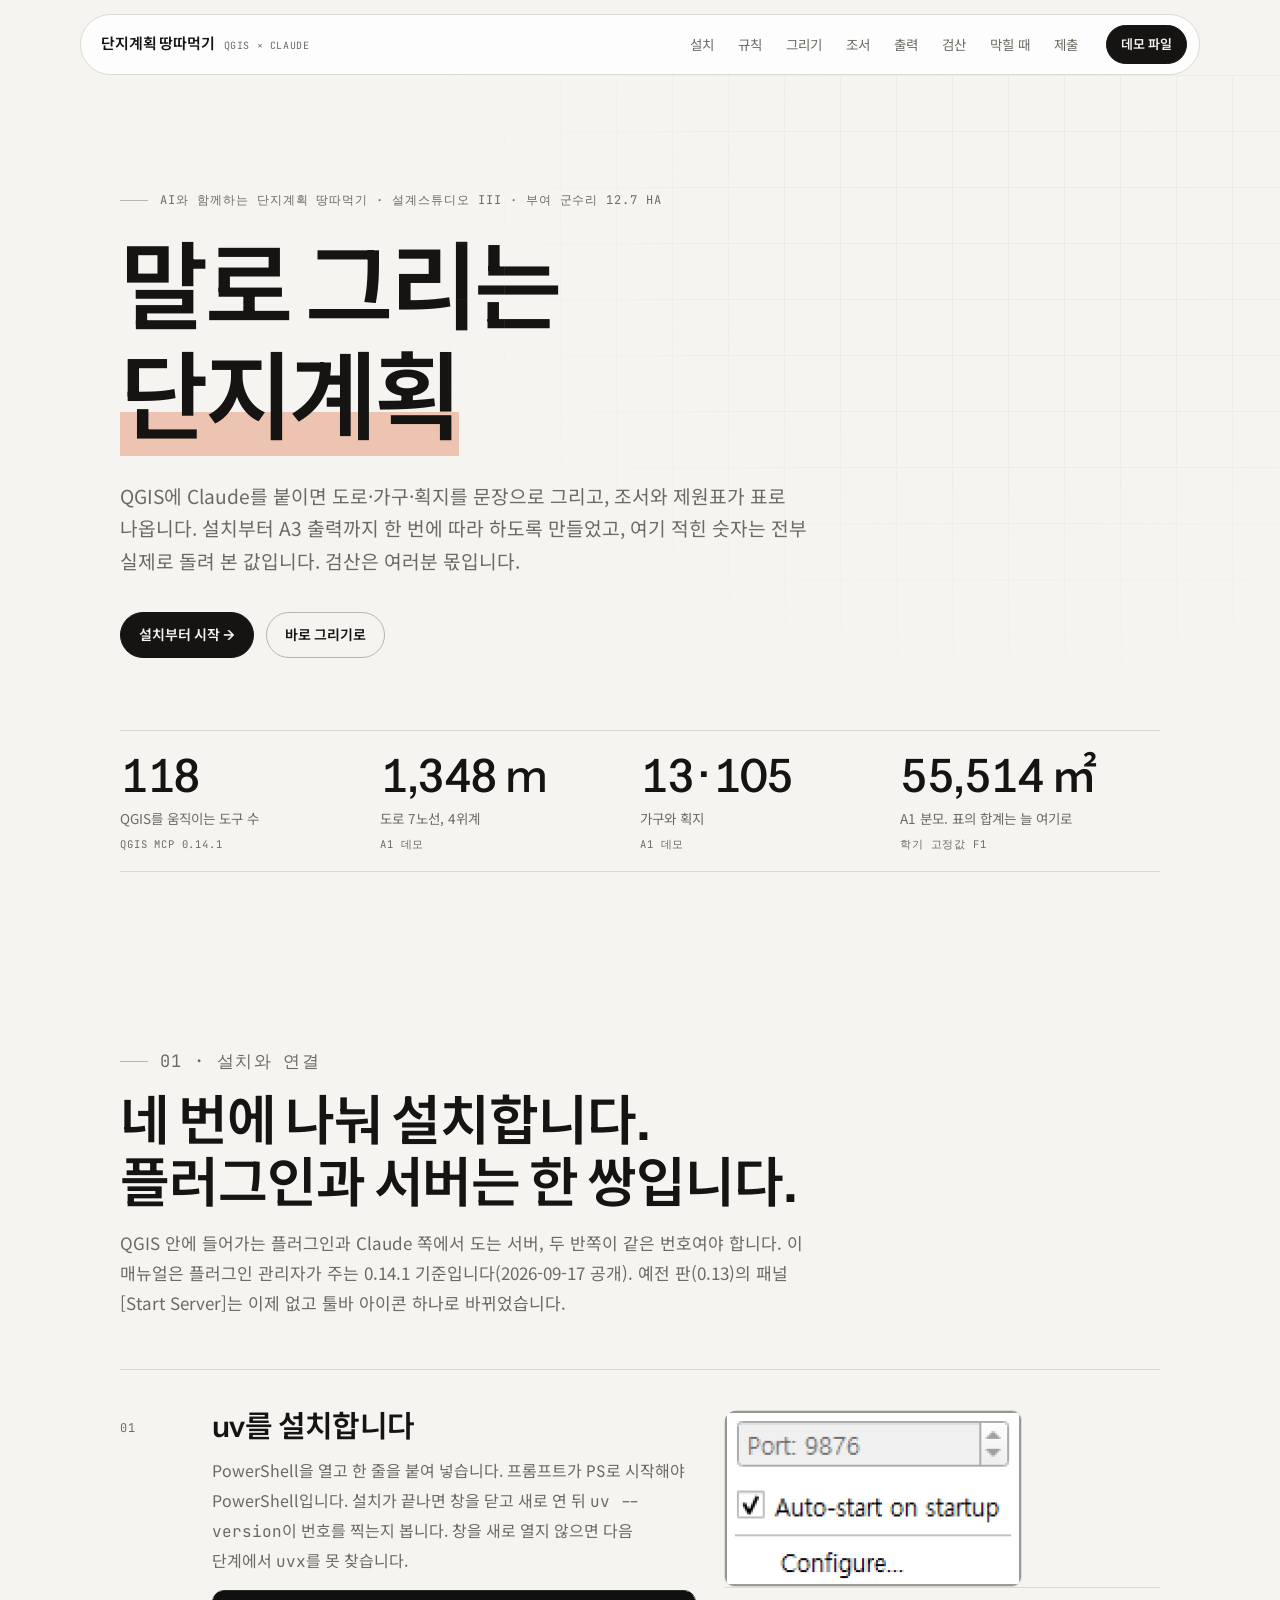
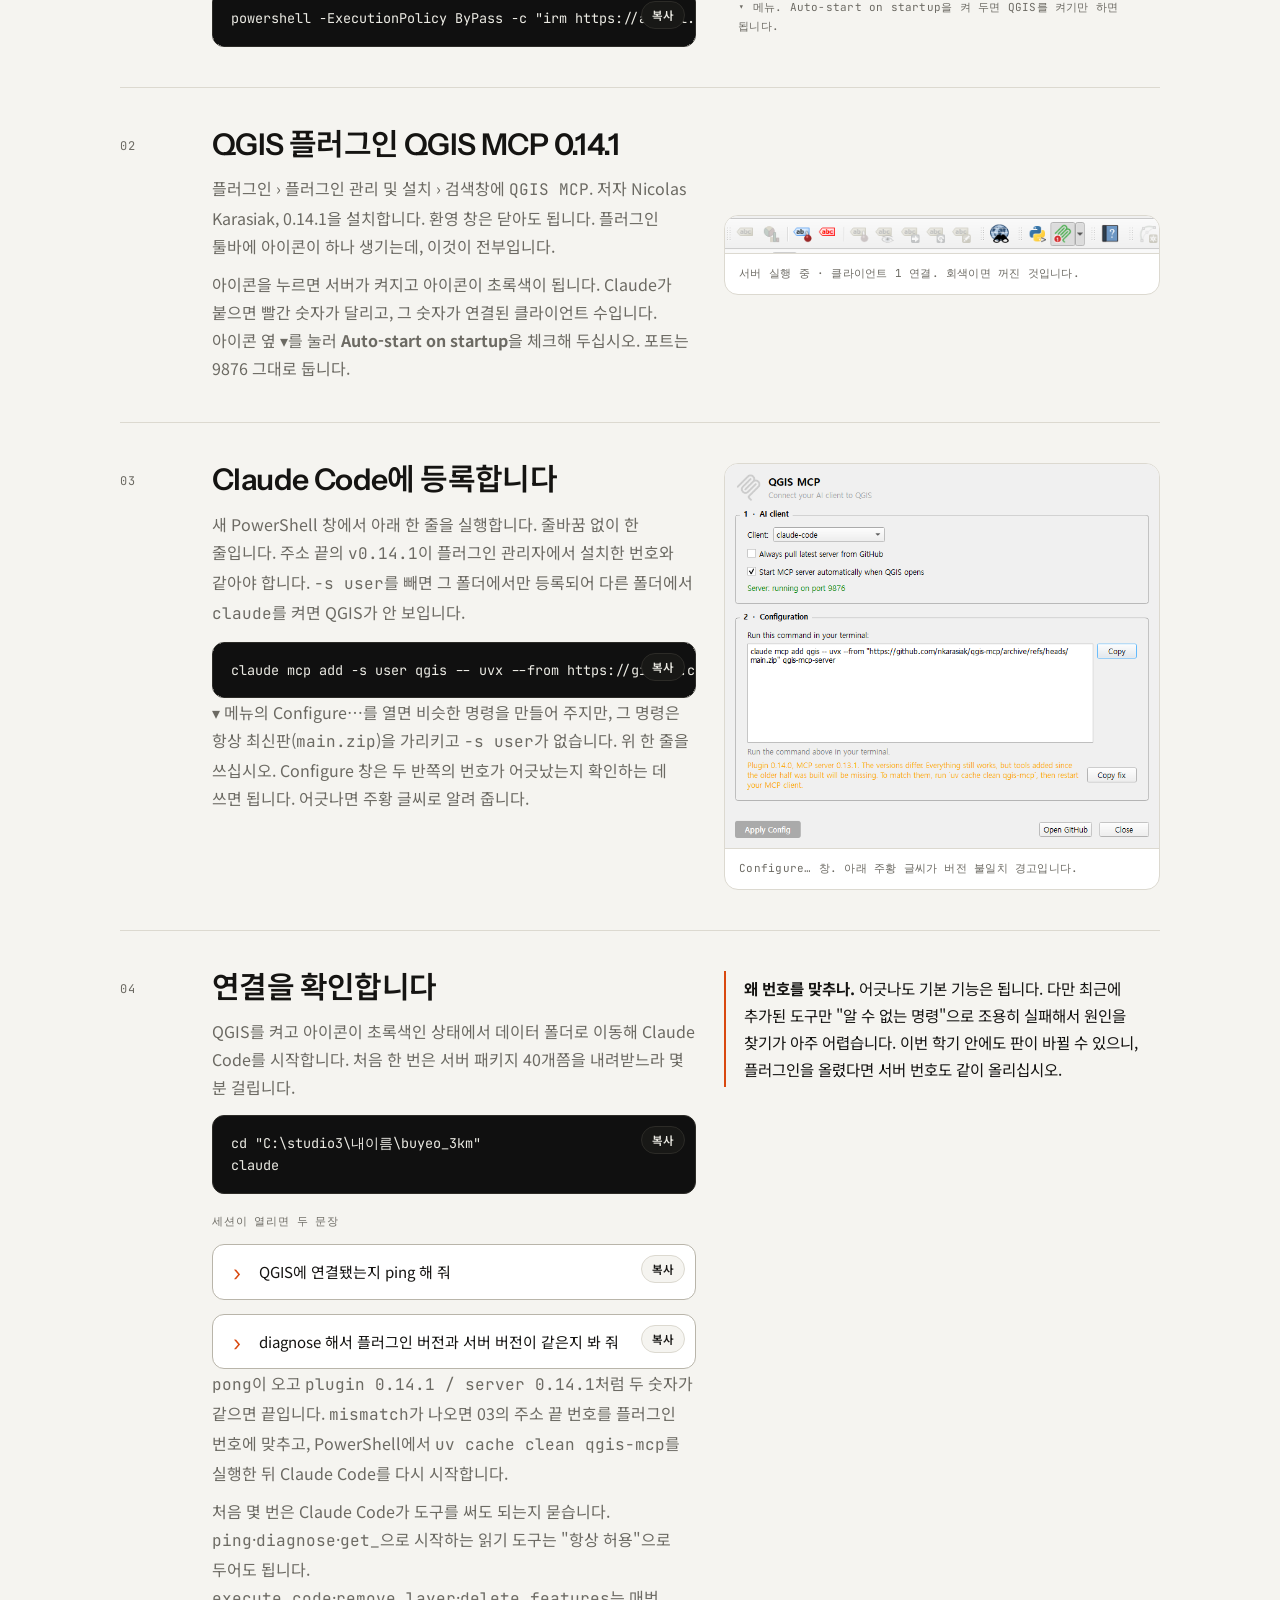
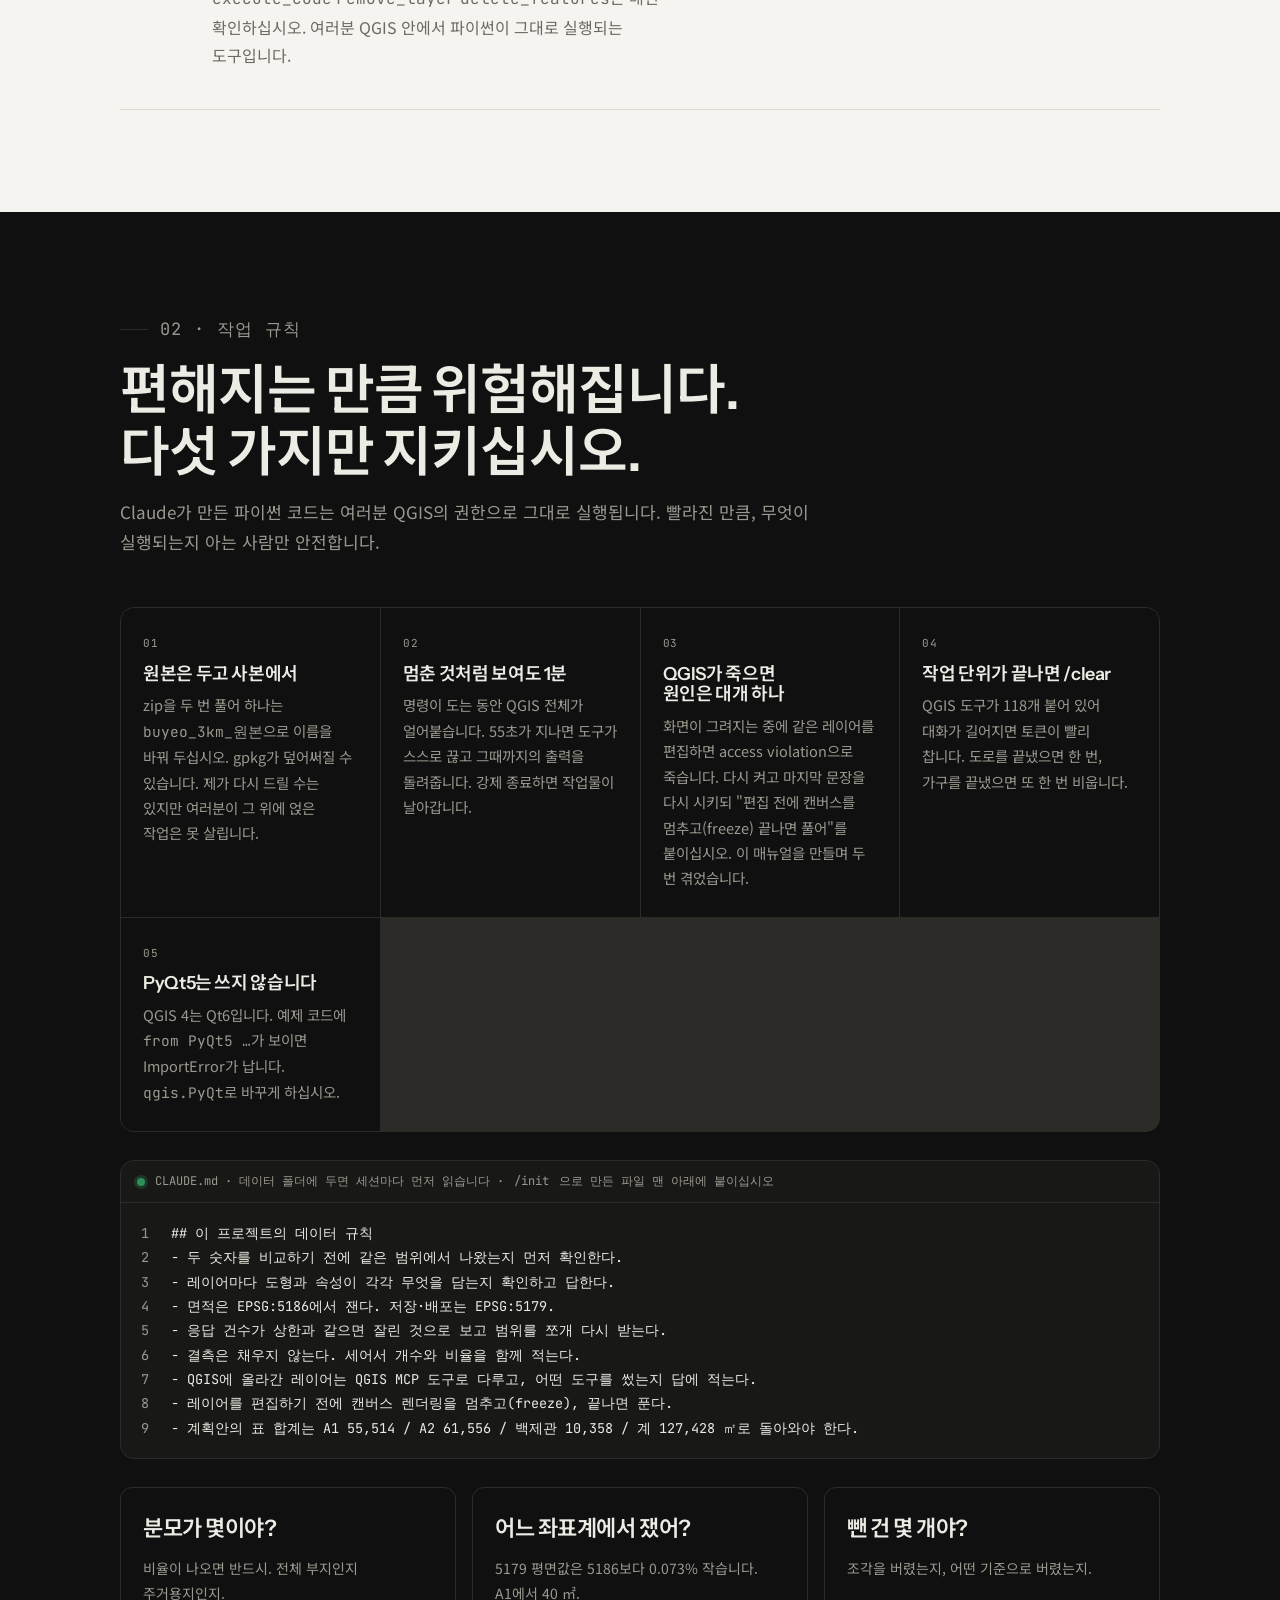
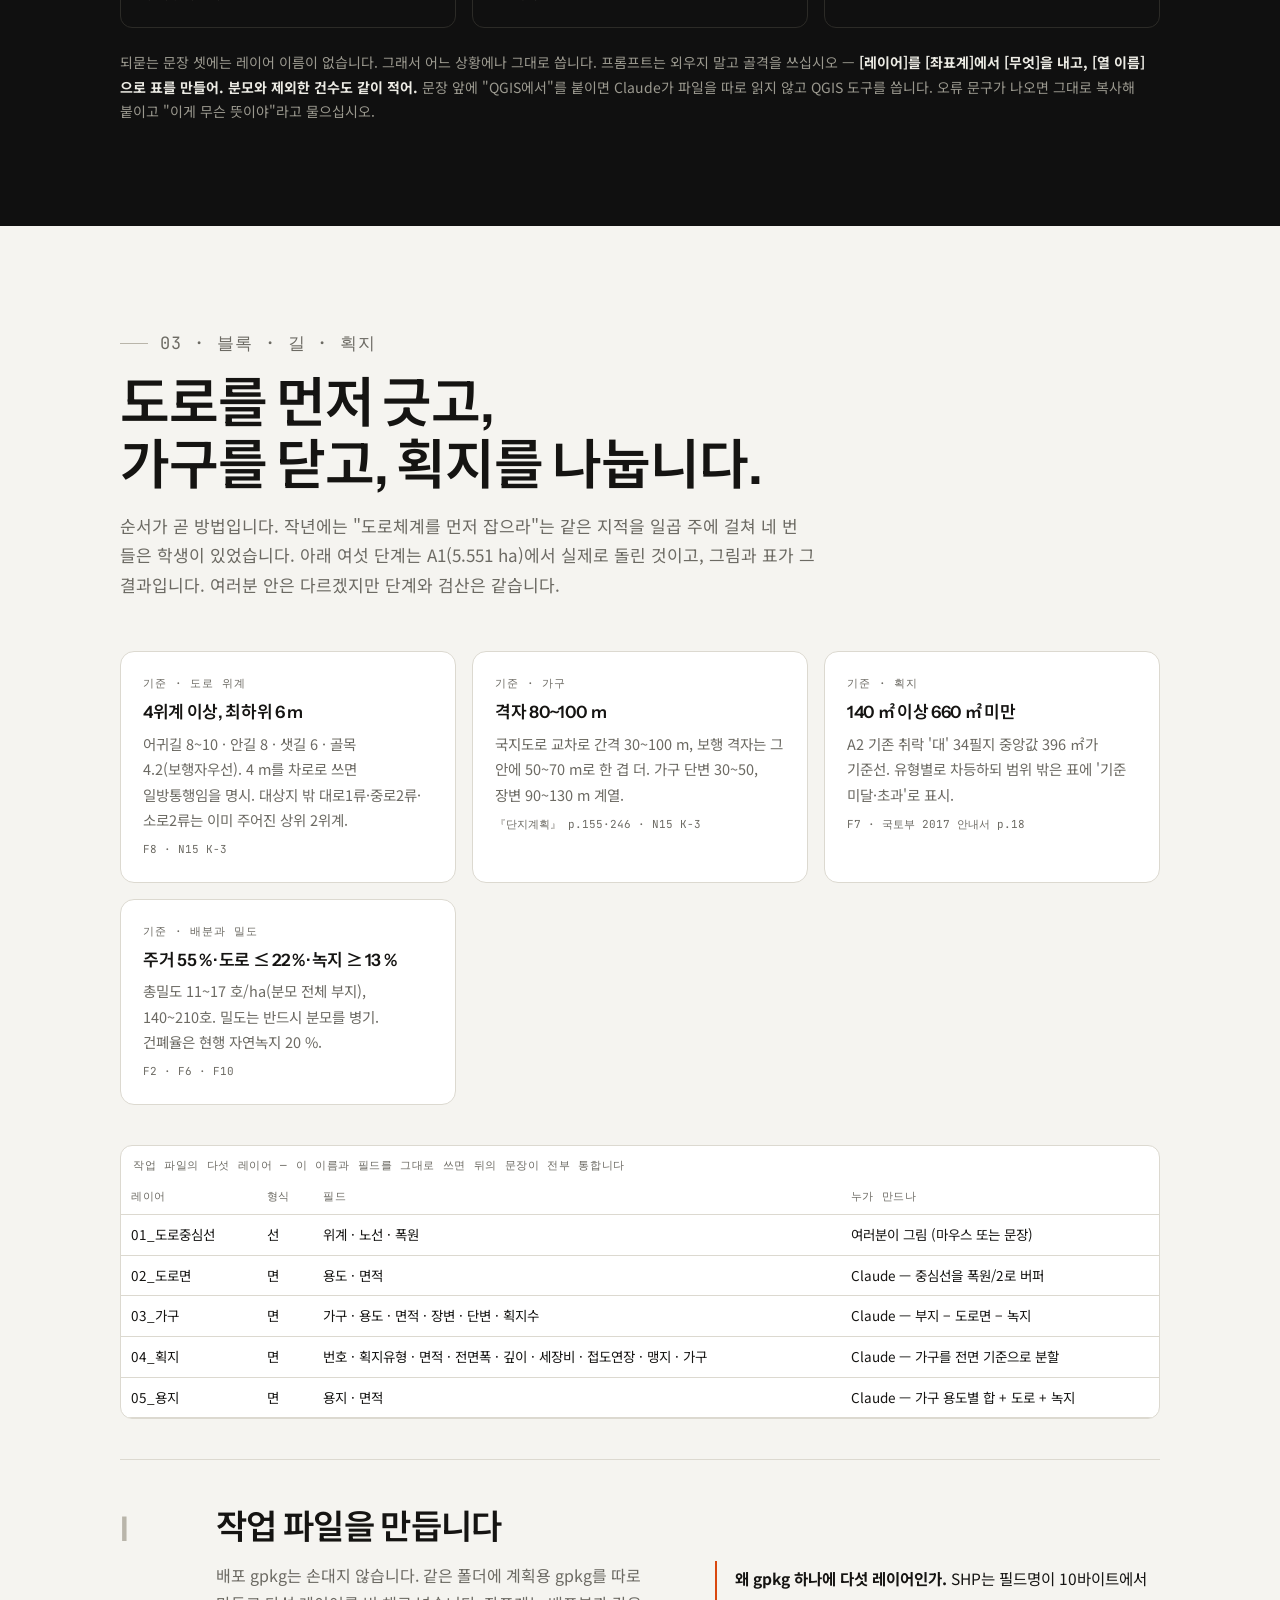
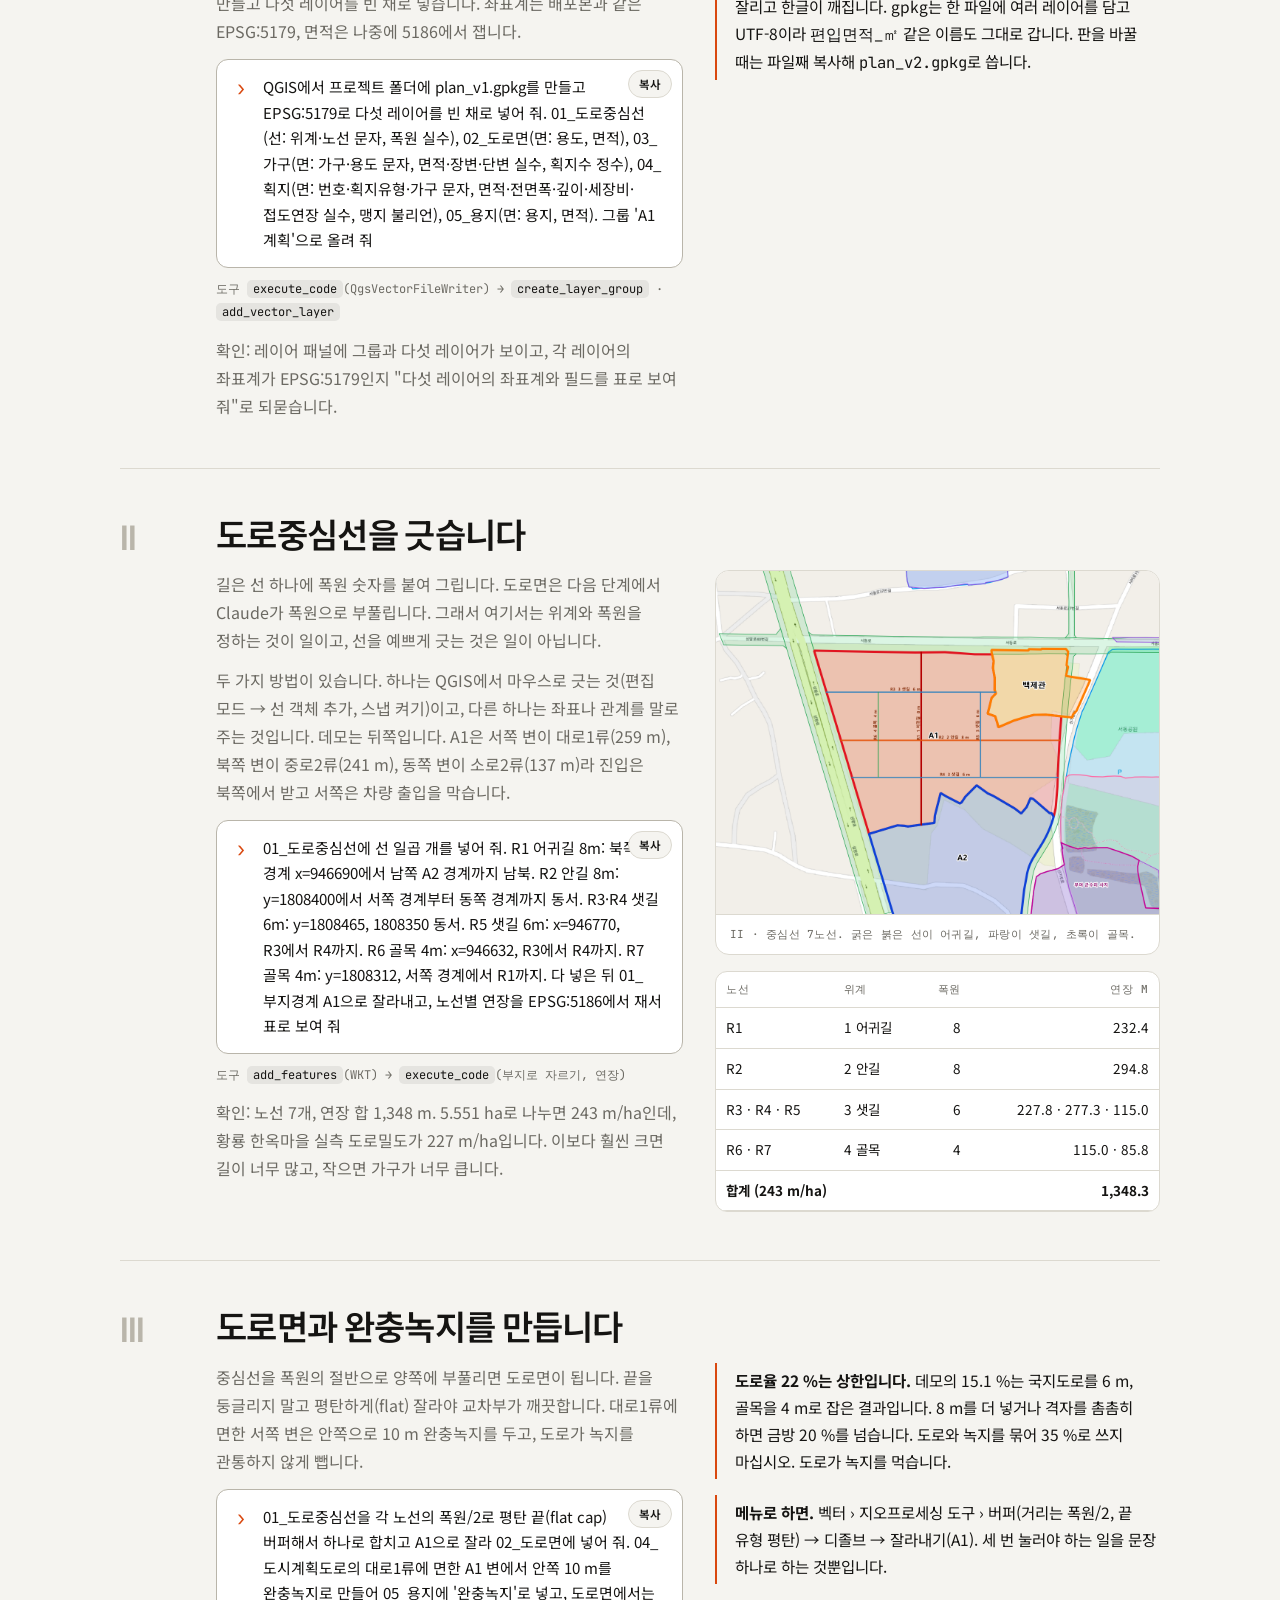
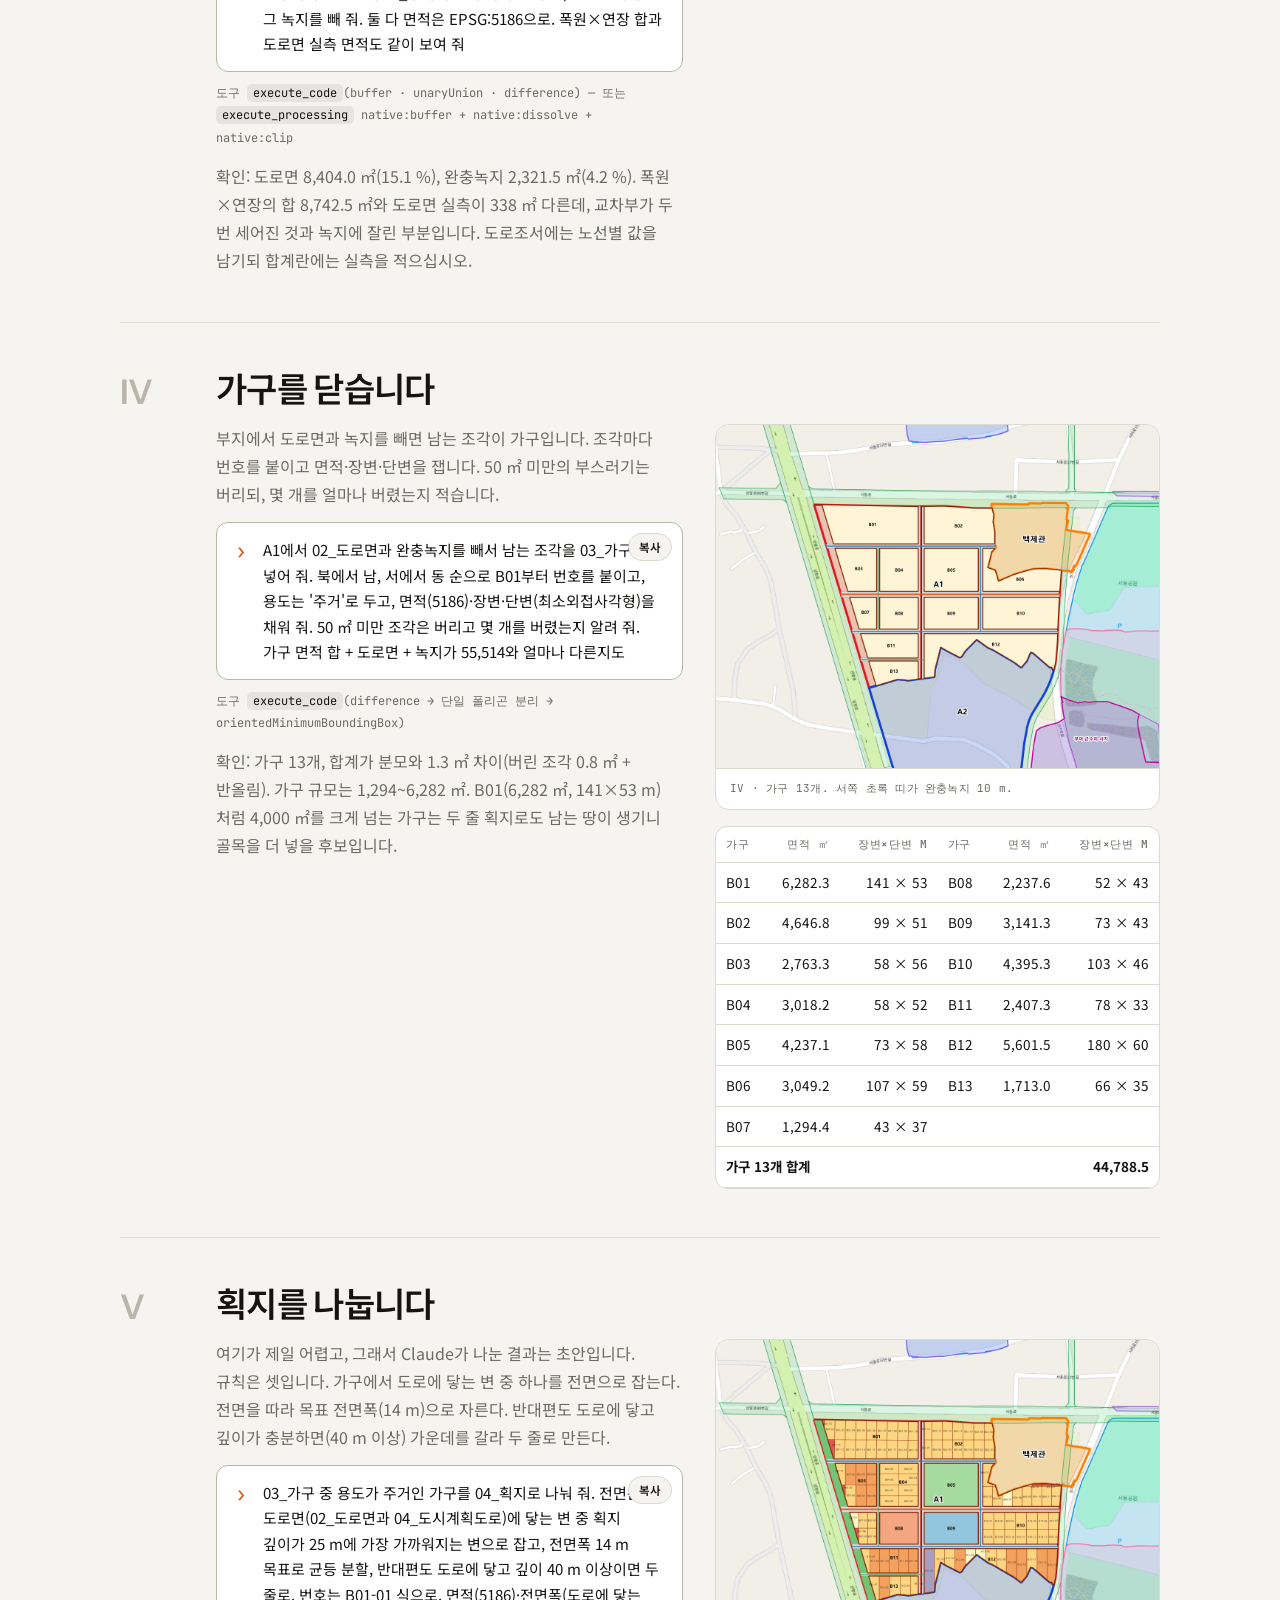
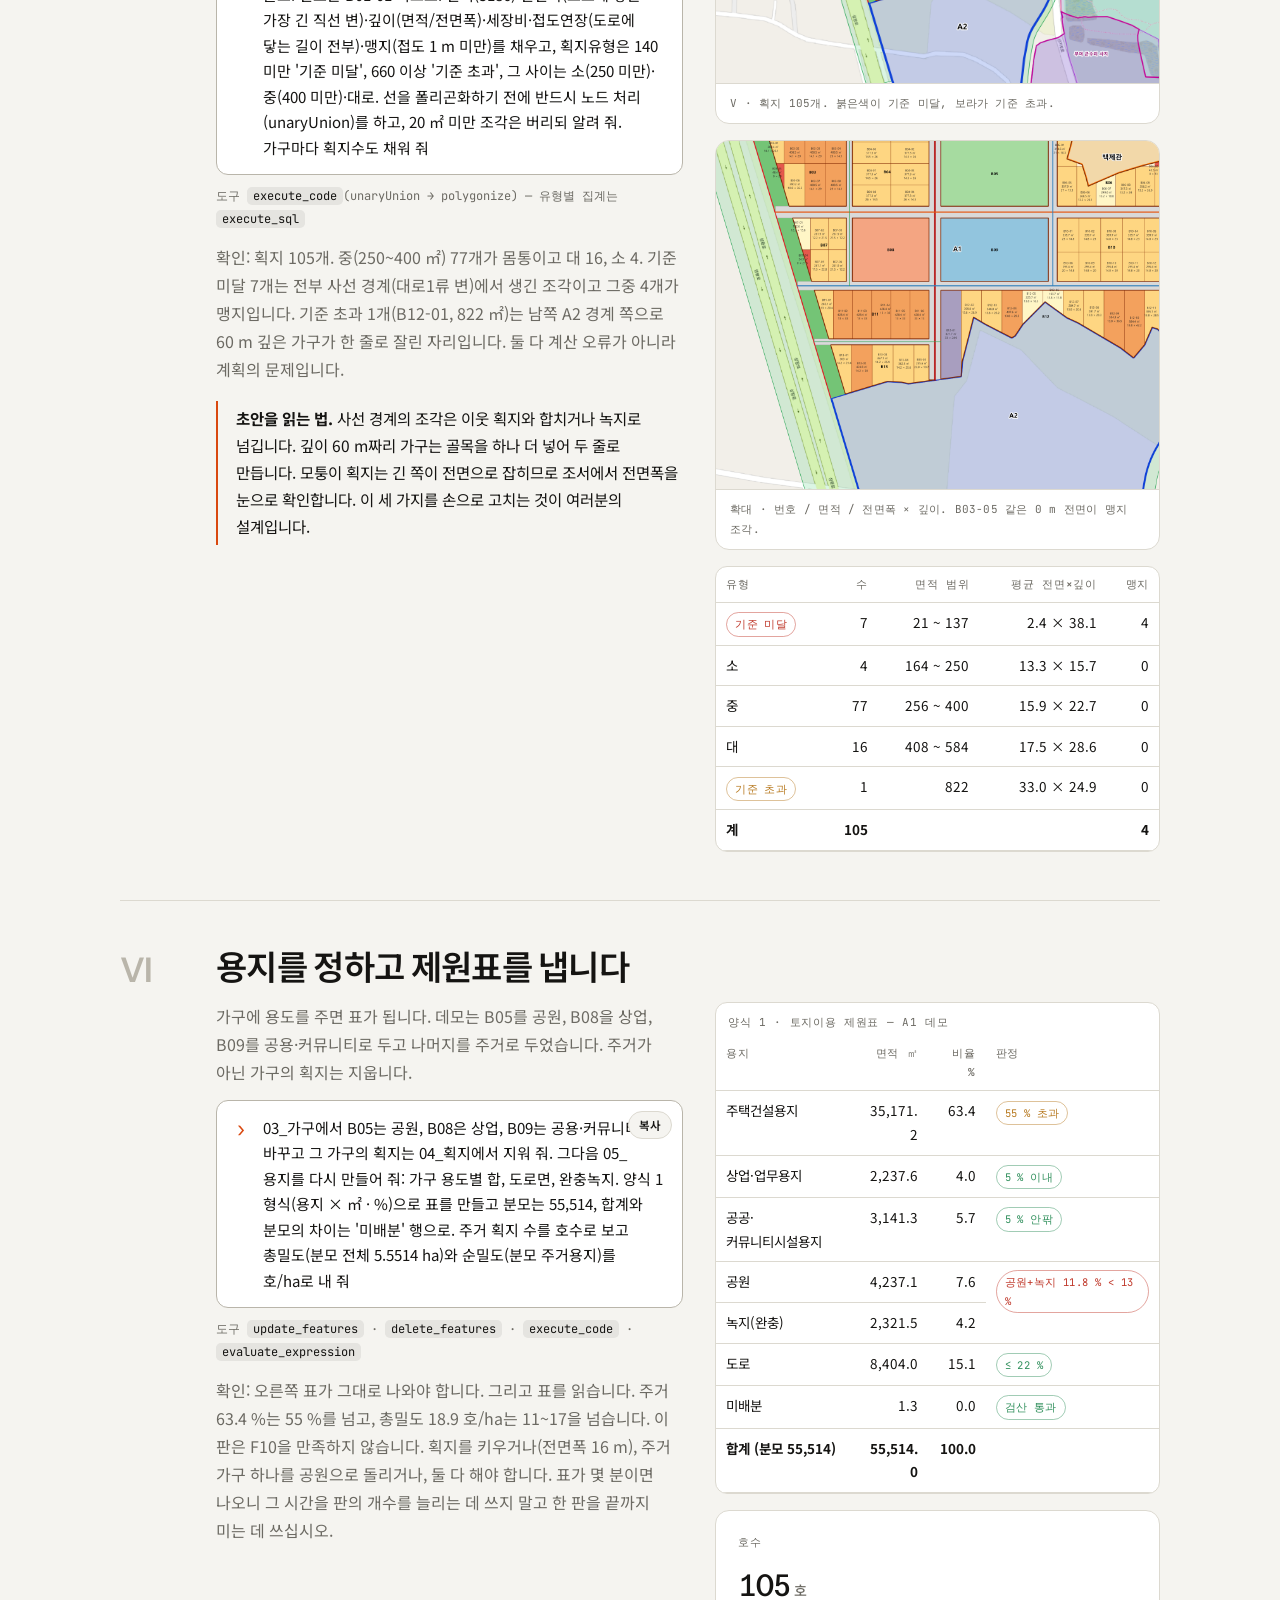
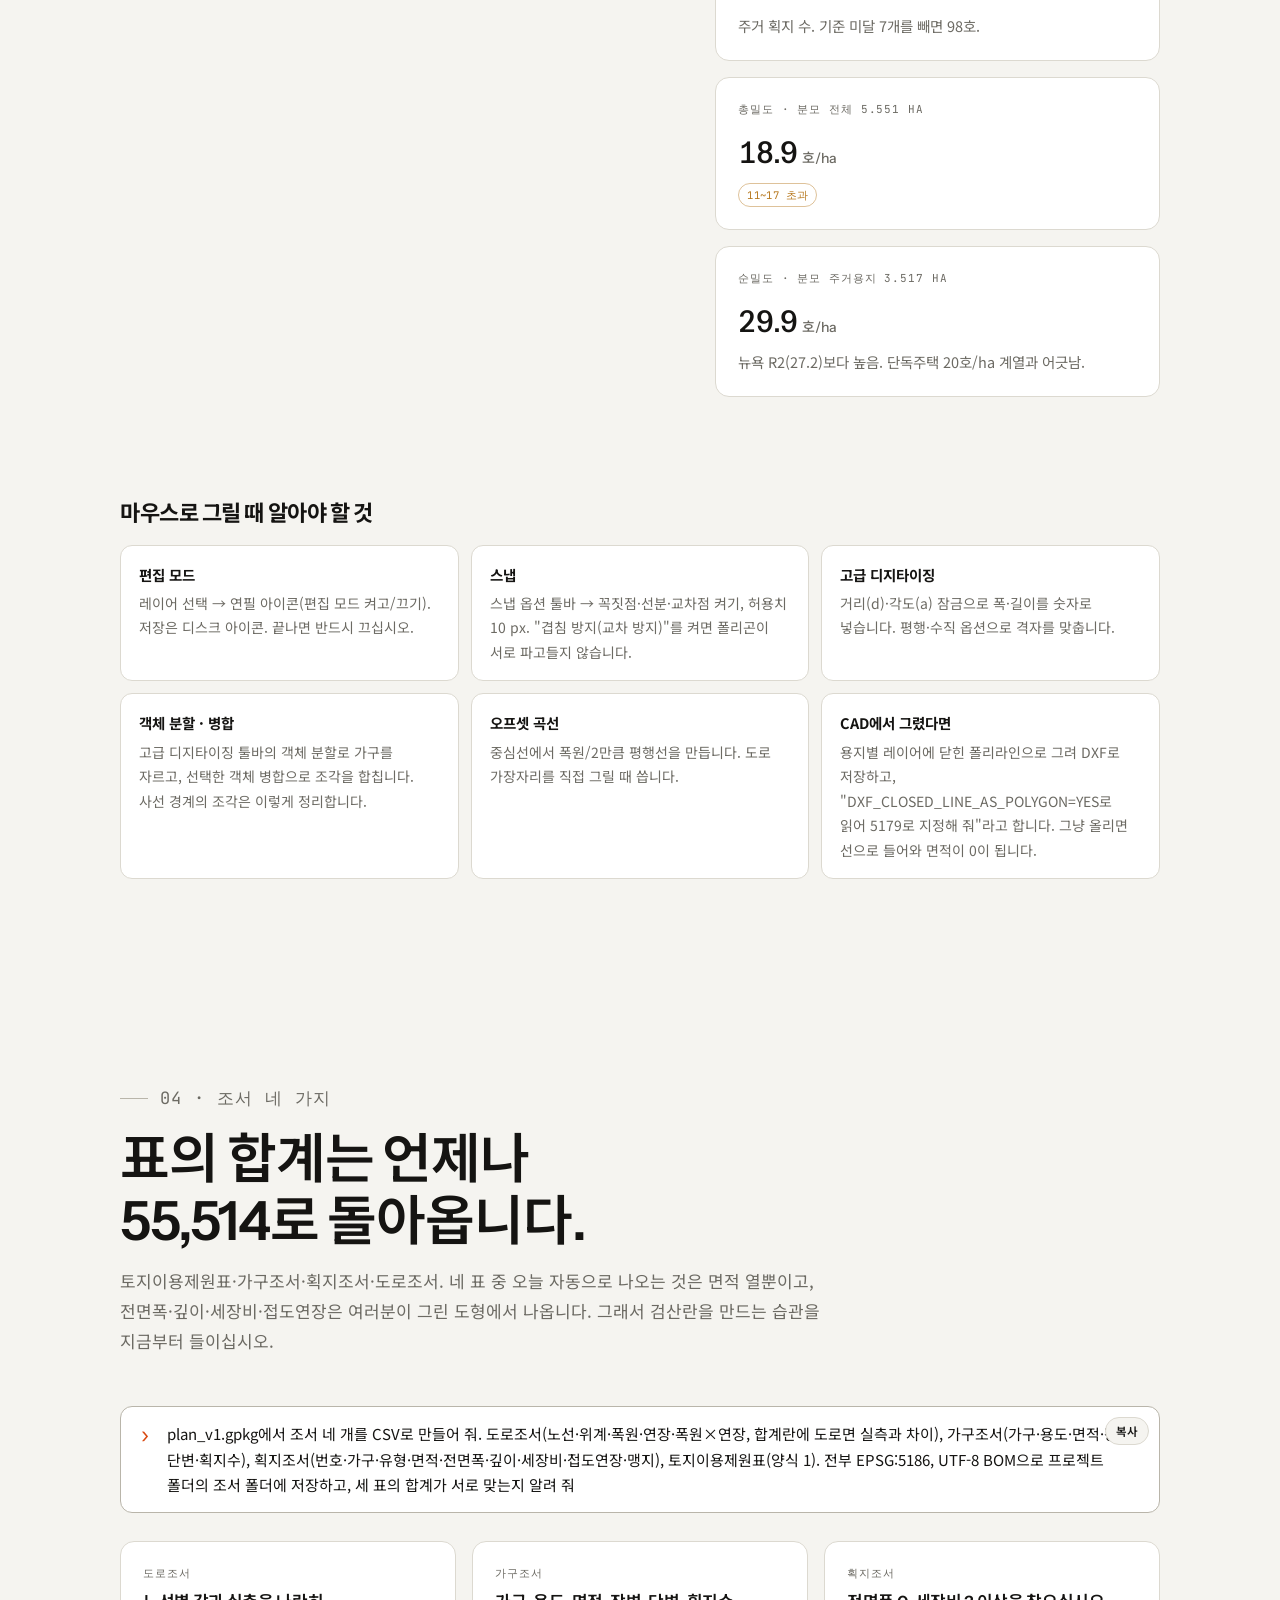
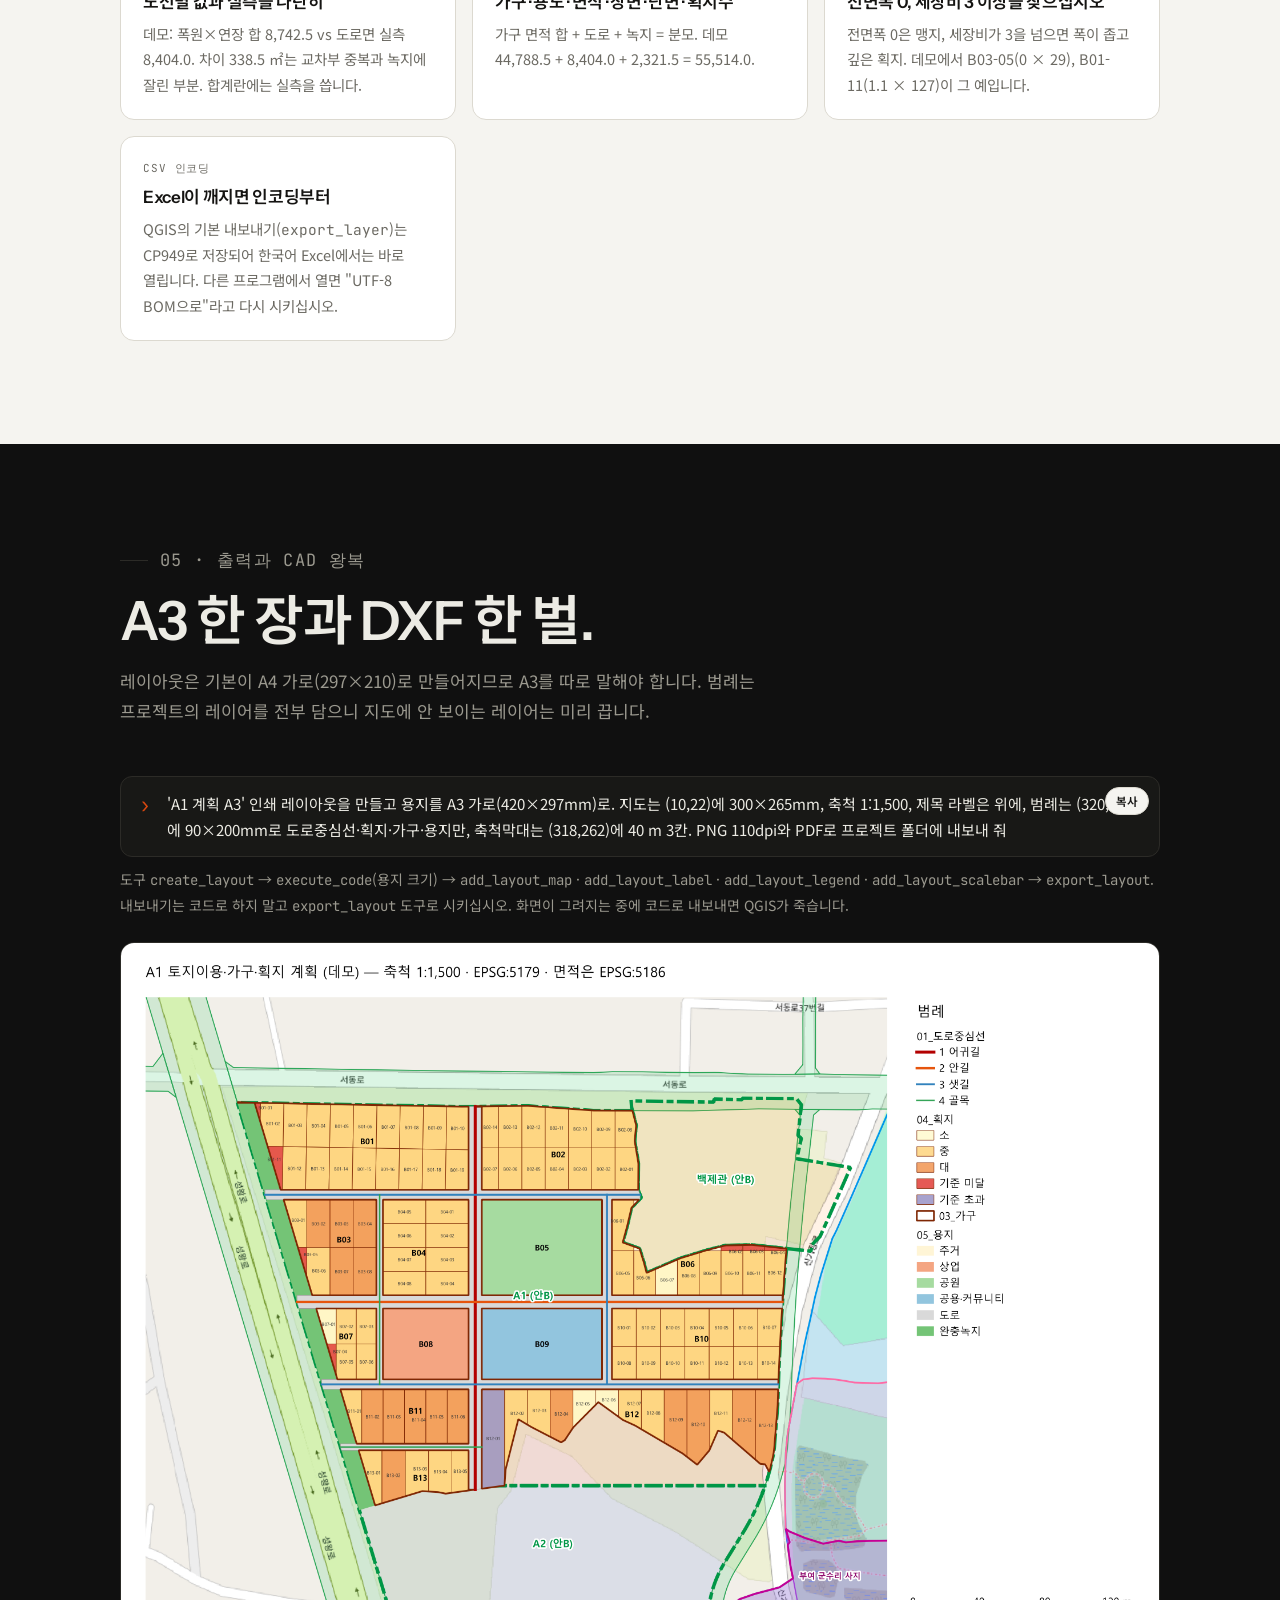
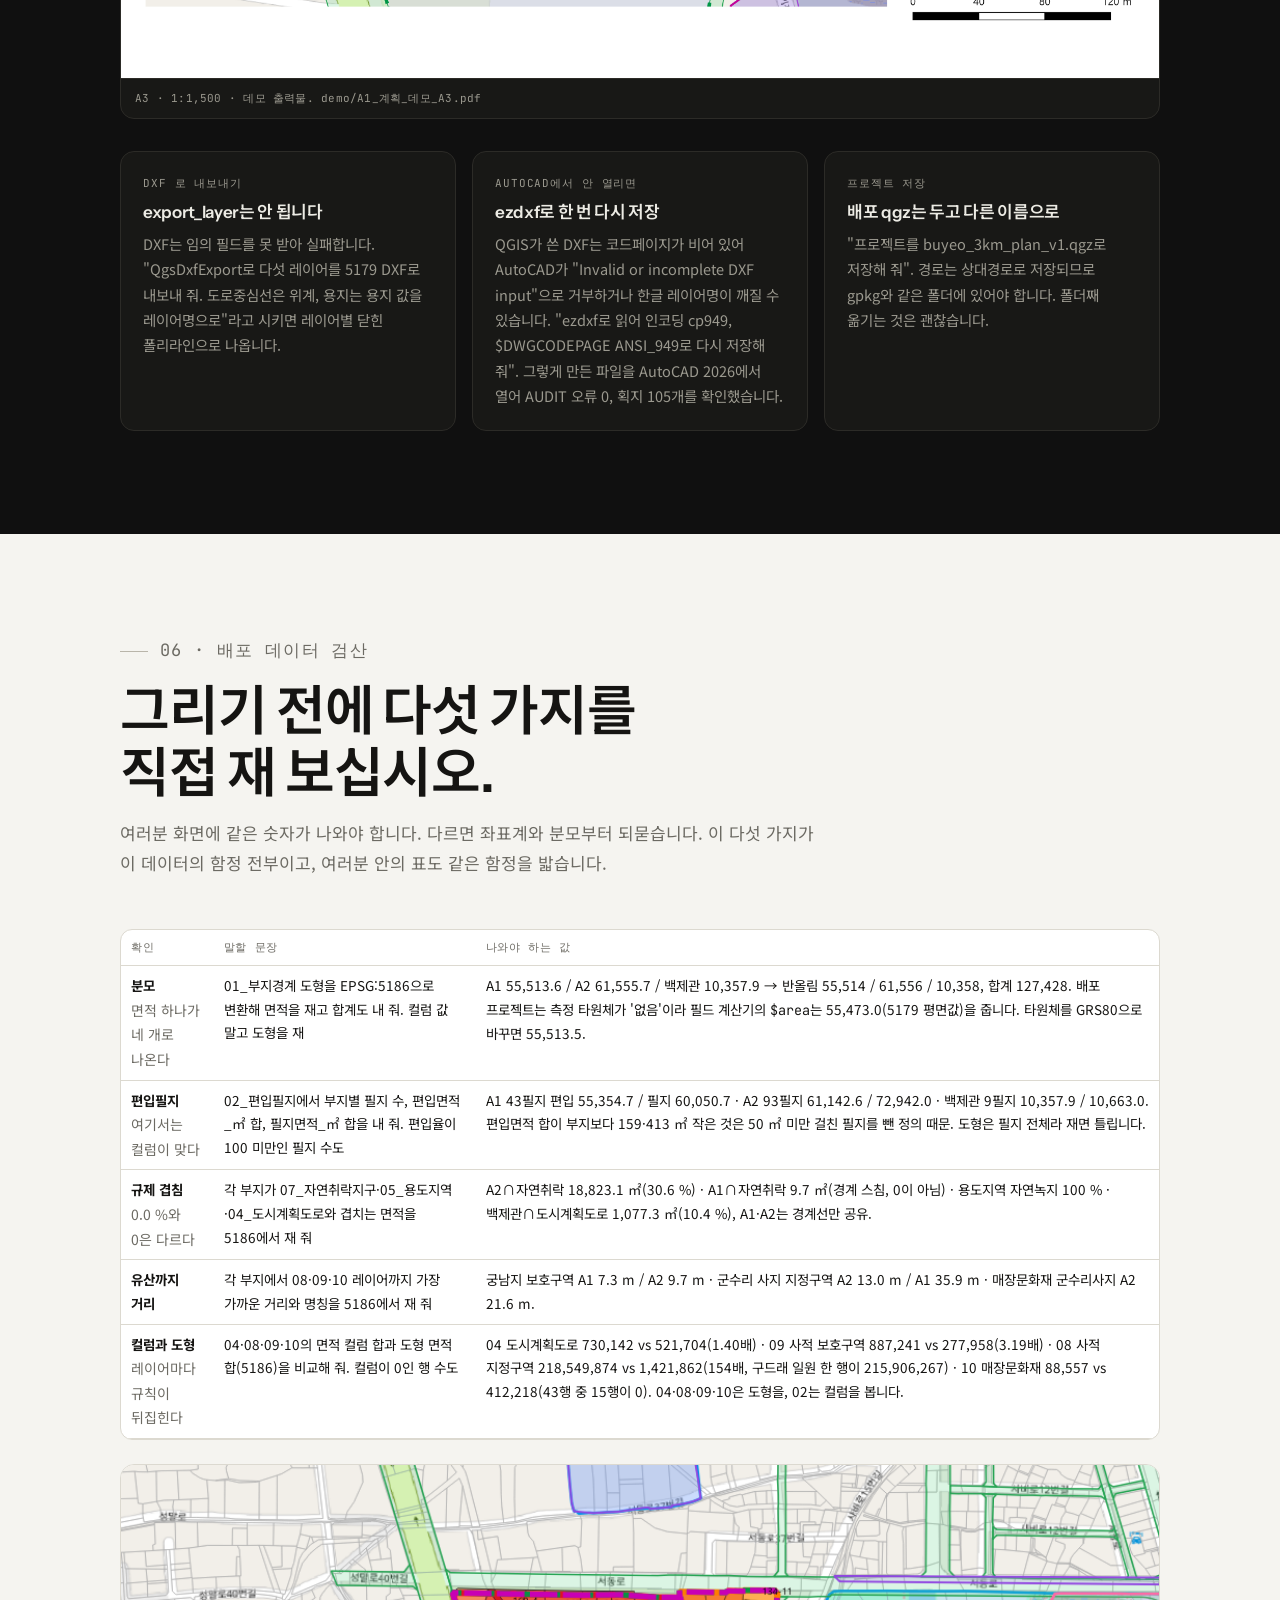
==== index.html @ d30b3820 "QGIS MCP 학생 매뉴얼: 설치·규칙·블록/길/획지 그리기·조서·출력 + A1 데모 파일 Co-Authored-By: Claude Opus 5 <noreply@anthropic" ====
<!doctype html>
<html lang="ko">
<head>
<meta charset="utf-8">
<meta name="viewport" content="width=device-width, initial-scale=1, viewport-fit=cover">
<title>AI와 함께하는 단지계획 땅따먹기</title>
<meta name="description" content="QGIS 4.2 에 Claude Code 를 붙여 부여 군수리 대상지의 도로·가구·획지를 문장으로 그리고 조서와 제원표를 내는 학생 매뉴얼. 설계스튜디오 III, 2026-2.">
<link rel="preconnect" href="https://fonts.googleapis.com">
<link rel="preconnect" href="https://fonts.gstatic.com" crossorigin>
<link rel="stylesheet" href="https://fonts.googleapis.com/css2?family=Instrument+Sans:ital,wght@0,400;0,500;0,600;0,700;1,400&family=JetBrains+Mono:wght@400;500&family=Noto+Sans+KR:wght@400;500;700&display=swap">
<style>
:root{
  color-scheme: light dark;
  --bg:#f5f4f0; --surface:#ffffff; --ink:#151412; --muted:#6c6a63; --line:#dcd9d0; --line-strong:#b9b5aa;
  --accent:#d9480f; --accent-ink:#ffffff; --ok:#2f8f5b; --warn:#b7791f; --bad:#c0392b;
  --dark-bg:#101010; --dark-surface:#181816; --dark-ink:#ecebe4; --dark-muted:#9b998f; --dark-line:#2c2b27;
  --sans:"Instrument Sans","Noto Sans KR","Apple SD Gothic Neo","Malgun Gothic",system-ui,sans-serif;
  --kr:"Noto Sans KR","Apple SD Gothic Neo","Malgun Gothic",system-ui,sans-serif;
  --mono:"JetBrains Mono",ui-monospace,"Cascadia Mono",Consolas,monospace;
  --r:14px; --gutter:clamp(16px,4vw,40px); --max:1120px;
}
@media (prefers-color-scheme: dark){
  :root:not([data-theme="light"]){
    --bg:#111110; --surface:#1a1917; --ink:#ecebe4; --muted:#a19f95; --line:#2b2a27; --line-strong:#454239;
    --accent:#f0692a; --dark-bg:#0b0b0b; --dark-surface:#141413; --dark-ink:#ecebe4; --dark-muted:#9b998f; --dark-line:#2a2926;
  }
}
:root[data-theme="dark"]{
  --bg:#111110; --surface:#1a1917; --ink:#ecebe4; --muted:#a19f95; --line:#2b2a27; --line-strong:#454239;
  --accent:#f0692a; --dark-bg:#0b0b0b; --dark-surface:#141413; --dark-ink:#ecebe4; --dark-muted:#9b998f; --dark-line:#2a2926;
}
*{box-sizing:border-box}
html{scroll-behavior:smooth}
@media (prefers-reduced-motion: reduce){html{scroll-behavior:auto}}
body{margin:0;background:var(--bg);color:var(--ink);font-family:var(--kr);font-size:16px;line-height:1.75;-webkit-font-smoothing:antialiased;word-break:keep-all;overflow-wrap:anywhere}
img{max-width:100%;height:auto;display:block}
a{color:inherit;text-decoration:none}
a:hover{color:var(--accent)}
:focus-visible{outline:2px solid var(--accent);outline-offset:3px}
h1,h2,h3,h4{font-family:var(--sans);letter-spacing:-.02em;line-height:1.15;margin:0;text-wrap:balance}
p{margin:0}
code,kbd,.mono{font-family:var(--mono)}
.wrap{max-width:var(--max);margin:0 auto;padding-inline:var(--gutter)}

/* nav */
.nav{position:sticky;top:env(safe-area-inset-top,0px);z-index:50;padding:14px var(--gutter) 0}
.nav-inner{max-width:var(--max);margin:0 auto;display:flex;align-items:center;gap:18px;padding:10px 12px 10px 20px;border:1px solid var(--line);border-radius:999px;background:color-mix(in srgb,var(--surface) 82%,transparent);backdrop-filter:blur(14px);-webkit-backdrop-filter:blur(14px)}
.brand{font-family:var(--sans);font-weight:600;font-size:15px;letter-spacing:-.01em;white-space:nowrap}
.brand small{font-family:var(--mono);font-weight:400;font-size:10px;color:var(--muted);margin-left:6px;letter-spacing:.06em}
.nav-links{display:flex;gap:4px;margin-left:auto;overflow-x:auto;scrollbar-width:none}
.nav-links::-webkit-scrollbar{display:none}
.nav-links a{font-size:13.5px;color:var(--muted);padding:6px 10px;border-radius:999px;white-space:nowrap}
.nav-links a:hover{color:var(--ink);background:color-mix(in srgb,var(--ink) 6%,transparent)}
.btn{display:inline-flex;align-items:center;gap:8px;font-family:var(--sans);font-weight:600;font-size:14px;padding:10px 18px;border-radius:999px;border:1px solid var(--ink);background:var(--ink);color:var(--bg);white-space:nowrap;transition:transform .15s ease}
.btn:hover{color:var(--bg);transform:translateY(-1px)}
.btn.ghost{background:transparent;color:var(--ink);border-color:var(--line-strong)}
.btn.ghost:hover{border-color:var(--ink)}
.btn.small{padding:7px 14px;font-size:13px}

/* hero */
.hero{padding-block:clamp(56px,9vw,120px) clamp(40px,6vw,72px);position:relative;overflow:hidden}
.hero .grid-bg{position:absolute;inset:0;pointer-events:none;background-image:linear-gradient(var(--line) 1px,transparent 1px),linear-gradient(90deg,var(--line) 1px,transparent 1px);background-size:56px 56px;opacity:.35;mask-image:radial-gradient(ellipse 70% 80% at 80% 20%,#000 20%,transparent 70%);-webkit-mask-image:radial-gradient(ellipse 70% 80% at 80% 20%,#000 20%,transparent 70%)}
.eyebrow{font-family:var(--mono);font-size:12px;letter-spacing:.08em;text-transform:uppercase;color:var(--muted);display:flex;align-items:center;gap:12px}
.eyebrow::before{content:"";width:28px;height:1px;background:var(--line-strong)}
.hero h1{font-size:clamp(44px,8vw,96px);font-weight:600;margin-top:22px;letter-spacing:-.035em}
.hero h1 em{font-style:normal;background:linear-gradient(transparent 62%,color-mix(in srgb,var(--accent) 28%,transparent) 62%)}
.lead{max-width:38em;font-size:clamp(17px,1.5vw,20px);line-height:1.7;color:var(--muted);margin-top:26px}
.cta{display:flex;flex-wrap:wrap;gap:12px;margin-top:34px}
.stats{margin-top:clamp(40px,6vw,72px);display:grid;grid-template-columns:repeat(auto-fit,minmax(170px,1fr));border-top:1px solid var(--line)}
.stat{padding:22px 18px 18px 0;border-bottom:1px solid var(--line)}
.stat b{display:block;font-family:var(--sans);font-weight:500;font-size:clamp(30px,3.6vw,46px);letter-spacing:-.03em;font-variant-numeric:tabular-nums;line-height:1}
.stat span{display:block;margin-top:8px;font-size:13.5px;color:var(--muted)}
.stat small{display:block;margin-top:4px;font-family:var(--mono);font-size:10.5px;letter-spacing:.08em;text-transform:uppercase;color:var(--muted)}

/* sections */
section{padding-block:clamp(56px,8vw,112px)}
.sec-head{display:grid;gap:14px;max-width:44em;margin-bottom:clamp(28px,4vw,52px)}
.sec-head h2{font-size:clamp(30px,4.6vw,54px);font-weight:600}
.sec-head p{color:var(--muted);font-size:17px}
.rows{border-top:1px solid var(--line)}
.row{display:grid;grid-template-columns:64px minmax(0,1fr) minmax(0,.9fr);gap:28px;padding:40px 0;border-bottom:1px solid var(--line);align-items:start}
.row .num{font-family:var(--mono);font-size:12px;color:var(--muted);padding-top:8px;letter-spacing:.06em}
.row h3{font-size:clamp(22px,2.6vw,30px);font-weight:600;margin-bottom:12px}
.row p{color:var(--muted);max-width:36em}
.row p+p{margin-top:10px}
.row .fig{align-self:center}
.fig{border:1px solid var(--line);border-radius:var(--r);overflow:hidden;background:var(--surface)}
.fig img{width:100%}
.fig figcaption{font-family:var(--mono);font-size:11px;color:var(--muted);padding:10px 14px;border-top:1px solid var(--line);letter-spacing:.02em}
figure{margin:0}
.fig.plain{border:0;background:transparent}
.fig.plain img{border:1px solid var(--line);border-radius:10px}
.stack{display:grid;gap:14px}
.callout{border-left:2px solid var(--accent);padding:4px 0 4px 18px;color:var(--ink);font-size:15.5px}
.callout b{font-weight:700}
.note{font-size:14px;color:var(--muted)}

/* code / prompt */
.cmd{margin:14px 0 0;background:var(--dark-bg);color:var(--dark-ink);border-radius:12px;padding:16px 18px;font-family:var(--mono);font-size:13.5px;line-height:1.65;overflow-x:auto;white-space:pre;position:relative;border:1px solid var(--dark-line)}
.cmd .c{color:var(--dark-muted)}
.copy{position:absolute;top:10px;right:10px;font-family:var(--sans);font-size:11.5px;font-weight:600;padding:5px 10px;border-radius:999px;border:1px solid var(--dark-line);background:var(--dark-surface);color:var(--dark-ink);cursor:pointer}
.copy:hover{border-color:var(--dark-muted)}
.say{margin:14px 0 0;border:1px solid var(--line-strong);border-radius:12px;padding:14px 16px 14px 46px;position:relative;background:var(--surface);font-size:15px;line-height:1.7;white-space:pre-wrap}
.say::before{content:"›";position:absolute;left:18px;top:11px;font-family:var(--mono);font-size:20px;color:var(--accent)}
.say .copy{background:var(--bg);color:var(--ink);border-color:var(--line)}
.say-label{font-family:var(--mono);font-size:10.5px;letter-spacing:.08em;text-transform:uppercase;color:var(--muted);margin-top:18px}
.tools{font-family:var(--mono);font-size:12px;color:var(--muted);margin-top:10px;line-height:1.9}
.tools code{background:color-mix(in srgb,var(--ink) 7%,transparent);padding:1px 6px;border-radius:5px;color:var(--ink)}

/* dark section */
.dark{background:var(--dark-bg);color:var(--dark-ink)}
.dark .sec-head p,.dark .note,.dark .eyebrow{color:var(--dark-muted)}
.dark .eyebrow::before{background:var(--dark-line)}
.rules{display:grid;grid-template-columns:repeat(auto-fit,minmax(240px,1fr));gap:1px;background:var(--dark-line);border:1px solid var(--dark-line);border-radius:var(--r);overflow:hidden}
.rule{background:var(--dark-bg);padding:26px 22px}
.rule .k{font-family:var(--mono);font-size:11px;color:var(--dark-muted);letter-spacing:.08em}
.rule h4{font-size:18px;margin:10px 0 8px;font-weight:600}
.rule p{color:var(--dark-muted);font-size:14.5px}
.codecard{margin-top:28px;background:var(--dark-surface);border:1px solid var(--dark-line);border-radius:var(--r);overflow:hidden}
.codecard .bar{display:flex;align-items:center;gap:10px;padding:10px 16px;border-bottom:1px solid var(--dark-line);font-family:var(--mono);font-size:12px;color:var(--dark-muted)}
.codecard .bar .dot{width:8px;height:8px;border-radius:50%;background:var(--ok);box-shadow:0 0 0 3px color-mix(in srgb,var(--ok) 25%,transparent)}
.codecard pre{margin:0;padding:18px 20px;font-family:var(--mono);font-size:13.5px;line-height:1.8;overflow-x:auto;color:var(--dark-ink)}
.codecard pre .ln{display:inline-block;width:2.2em;color:var(--dark-muted);user-select:none}
.ask{display:grid;grid-template-columns:repeat(auto-fit,minmax(220px,1fr));gap:16px;margin-top:28px}
.ask div{border:1px solid var(--dark-line);border-radius:12px;padding:22px}
.ask b{font-family:var(--sans);font-size:22px;font-weight:600;display:block;letter-spacing:-.02em}
.ask span{display:block;margin-top:8px;font-size:14px;color:var(--dark-muted)}

/* steps (process) */
.steps{display:grid;gap:0}
.step{display:grid;grid-template-columns:72px minmax(0,1fr);gap:24px;padding:48px 0;border-top:1px solid var(--line)}
.step .roman{font-family:var(--sans);font-size:34px;font-weight:600;color:var(--line-strong);letter-spacing:-.03em;line-height:1;padding-top:4px}
.step h3{font-size:clamp(24px,3vw,34px);font-weight:600;margin-bottom:14px}
.step .body{display:grid;grid-template-columns:minmax(0,1.05fr) minmax(0,1fr);gap:32px;align-items:start}
.step .text p{color:var(--muted);max-width:38em}
.step .text p+p{margin-top:12px}
.step .text .callout{margin-top:18px}
.step .side{display:grid;gap:16px;min-width:0}
table{border-collapse:collapse;width:100%;font-size:13.5px;font-variant-numeric:tabular-nums}
th,td{padding:8px 10px;border-bottom:1px solid var(--line);text-align:left;vertical-align:top}
th{font-family:var(--mono);font-weight:500;font-size:11px;letter-spacing:.06em;text-transform:uppercase;color:var(--muted)}
td.n,th.n{text-align:right}
tr.total td{font-weight:700;border-top:1px solid var(--line-strong)}
.tbl{overflow-x:auto;border:1px solid var(--line);border-radius:12px;background:var(--surface)}
.tbl table{min-width:420px}
.tbl caption{caption-side:top;text-align:left;font-family:var(--mono);font-size:11px;letter-spacing:.06em;text-transform:uppercase;color:var(--muted);padding:10px 12px 4px}
.tag{display:inline-block;font-family:var(--mono);font-size:10.5px;padding:2px 8px;border-radius:999px;border:1px solid var(--line-strong);color:var(--muted);letter-spacing:.04em;vertical-align:middle}
.tag.ok{color:var(--ok);border-color:color-mix(in srgb,var(--ok) 45%,transparent)}
.tag.warn{color:var(--warn);border-color:color-mix(in srgb,var(--warn) 45%,transparent)}
.tag.bad{color:var(--bad);border-color:color-mix(in srgb,var(--bad) 45%,transparent)}

/* cards */
.cards{display:grid;grid-template-columns:repeat(auto-fit,minmax(250px,1fr));gap:16px}
.card{border:1px solid var(--line);border-radius:var(--r);padding:22px;background:var(--surface)}
.card .k{font-family:var(--mono);font-size:11px;letter-spacing:.08em;text-transform:uppercase;color:var(--muted)}
.card h4{font-size:17px;font-weight:600;margin:10px 0 8px}
.card p{font-size:14.5px;color:var(--muted)}
.card .v{font-family:var(--sans);font-size:30px;font-weight:500;letter-spacing:-.02em;font-variant-numeric:tabular-nums;margin-top:8px}
.card .v small{font-size:14px;color:var(--muted);letter-spacing:0;margin-left:4px}
.list{display:grid;gap:14px;counter-reset:li}
.list > div{display:grid;grid-template-columns:32px minmax(0,1fr);gap:14px;padding:16px 0;border-bottom:1px solid var(--line)}
.list > div::before{counter-increment:li;content:counter(li,decimal-leading-zero);font-family:var(--mono);font-size:12px;color:var(--muted);padding-top:4px}
.list b{display:block;font-size:16px;font-weight:600}
.list p{color:var(--muted);font-size:14.5px;margin-top:4px}
.kbd-grid{display:grid;grid-template-columns:repeat(auto-fit,minmax(260px,1fr));gap:12px}
.kbd-grid div{border:1px solid var(--line);border-radius:12px;padding:16px 18px;background:var(--surface);font-size:14px}
.kbd-grid b{display:block;font-size:14.5px;margin-bottom:4px}
.kbd-grid span{color:var(--muted)}

/* footer */
footer{padding-block:48px 64px;border-top:1px solid var(--line);font-size:13.5px;color:var(--muted)}
footer .cols{display:grid;grid-template-columns:repeat(auto-fit,minmax(220px,1fr));gap:28px}
footer b{color:var(--ink);font-weight:600;display:block;margin-bottom:8px;font-family:var(--sans)}
footer ul{list-style:none;padding:0;margin:0;display:grid;gap:4px}

@media (max-width:860px){
  .row{grid-template-columns:40px minmax(0,1fr)}
  .row .fig{grid-column:2}
  .step{grid-template-columns:48px minmax(0,1fr);padding:36px 0}
  .step .roman{font-size:26px}
  .step .body{grid-template-columns:1fr}
}
@media (max-width:560px){
  .nav-inner{padding:8px 8px 8px 16px;gap:10px}
  .nav-links{display:none}
  .row{grid-template-columns:1fr;gap:12px}
  .row .fig{grid-column:1}
  .step{grid-template-columns:1fr;gap:8px}
  .stat{padding-right:8px}
}
</style>
</head>
<body>

<nav class="nav" aria-label="목차">
  <div class="nav-inner">
    <a class="brand" href="#top">단지계획 땅따먹기 <small>QGIS × CLAUDE</small></a>
    <div class="nav-links">
      <a href="#install">설치</a><a href="#rules">규칙</a><a href="#draw">그리기</a><a href="#tables">조서</a><a href="#export">출력</a><a href="#check">검산</a><a href="#trouble">막힐 때</a><a href="#submit">제출</a>
    </div>
    <a class="btn small" href="demo/">데모 파일</a>
  </div>
</nav>

<header class="hero" id="top">
  <div class="grid-bg" aria-hidden="true"></div>
  <div class="wrap">
    <p class="eyebrow">AI와 함께하는 단지계획 땅따먹기 · 설계스튜디오 III · 부여 군수리 12.7 ha</p>
    <h1>말로 그리는<br><em>단지계획</em></h1>
    <p class="lead">QGIS에 Claude를 붙이면 도로·가구·획지를 문장으로 그리고, 조서와 제원표가 표로 나옵니다. 설치부터 A3 출력까지 한 번에 따라 하도록 만들었고, 여기 적힌 숫자는 전부 실제로 돌려 본 값입니다. 검산은 여러분 몫입니다.</p>
    <div class="cta">
      <a class="btn" href="#install">설치부터 시작 →</a>
      <a class="btn ghost" href="#draw">바로 그리기로</a>
    </div>
    <div class="stats" aria-label="이 매뉴얼의 숫자">
      <div class="stat"><b>118</b><span>QGIS를 움직이는 도구 수</span><small>QGIS MCP 0.14.1</small></div>
      <div class="stat"><b>1,348 m</b><span>도로 7노선, 4위계</span><small>A1 데모</small></div>
      <div class="stat"><b>13 · 105</b><span>가구와 획지</span><small>A1 데모</small></div>
      <div class="stat"><b>55,514 ㎡</b><span>A1 분모. 표의 합계는 늘 여기로</span><small>학기 고정값 F1</small></div>
    </div>
  </div>
</header>

<!-- ───────────────────── 설치 ───────────────────── -->
<section id="install">
  <div class="wrap">
    <div class="sec-head">
      <p class="eyebrow">01 · 설치와 연결</p>
      <h2>네 번에 나눠 설치합니다.<br>플러그인과 서버는 한 쌍입니다.</h2>
      <p>QGIS 안에 들어가는 플러그인과 Claude 쪽에서 도는 서버, 두 반쪽이 같은 번호여야 합니다. 이 매뉴얼은 플러그인 관리자가 주는 0.14.1 기준입니다(2026-09-17 공개). 예전 판(0.13)의 패널 [Start Server]는 이제 없고 툴바 아이콘 하나로 바뀌었습니다.</p>
    </div>

    <div class="rows">
      <div class="row">
        <div class="num">01</div>
        <div>
          <h3>uv를 설치합니다</h3>
          <p>PowerShell을 열고 한 줄을 붙여 넣습니다. 프롬프트가 <code>PS</code>로 시작해야 PowerShell입니다. 설치가 끝나면 창을 닫고 새로 연 뒤 <code>uv --version</code>이 번호를 찍는지 봅니다. 창을 새로 열지 않으면 다음 단계에서 <code>uvx</code>를 못 찾습니다.</p>
          <pre class="cmd"><button class="copy" data-copy>복사</button>powershell -ExecutionPolicy ByPass -c "irm https://astral.sh/uv/install.ps1 | iex"</pre>
        </div>
        <div class="fig plain"><figure><img src="img/menu.png" alt="QGIS MCP 아이콘의 드롭다운 메뉴: Port 9876, Auto-start on startup 체크, Configure…" width="298" height="176" style="max-width:298px"><figcaption>▾ 메뉴. Auto-start on startup을 켜 두면 QGIS를 켜기만 하면 됩니다.</figcaption></figure></div>
      </div>

      <div class="row">
        <div class="num">02</div>
        <div>
          <h3>QGIS 플러그인 QGIS MCP 0.14.1</h3>
          <p>플러그인 › 플러그인 관리 및 설치 › 검색창에 <code>QGIS MCP</code>. 저자 Nicolas Karasiak, 0.14.1을 설치합니다. 환영 창은 닫아도 됩니다. 플러그인 툴바에 아이콘이 하나 생기는데, 이것이 전부입니다.</p>
          <p>아이콘을 누르면 서버가 켜지고 아이콘이 초록색이 됩니다. Claude가 붙으면 빨간 숫자가 달리고, 그 숫자가 연결된 클라이언트 수입니다. 아이콘 옆 ▾를 눌러 <b>Auto-start on startup</b>을 체크해 두십시오. 포트는 9876 그대로 둡니다.</p>
        </div>
        <div class="fig"><figure><img src="img/toolbar.png" alt="플러그인 툴바. 초록색 QGIS MCP 아이콘에 빨간 1 배지가 붙어 있다" width="1120" height="96"><figcaption>서버 실행 중 · 클라이언트 1 연결. 회색이면 꺼진 것입니다.</figcaption></figure></div>
      </div>

      <div class="row">
        <div class="num">03</div>
        <div>
          <h3>Claude Code에 등록합니다</h3>
          <p>새 PowerShell 창에서 아래 한 줄을 실행합니다. 줄바꿈 없이 한 줄입니다. 주소 끝의 <code>v0.14.1</code>이 플러그인 관리자에서 설치한 번호와 같아야 합니다. <code>-s user</code>를 빼면 그 폴더에서만 등록되어 다른 폴더에서 <code>claude</code>를 켜면 QGIS가 안 보입니다.</p>
          <pre class="cmd"><button class="copy" data-copy>복사</button>claude mcp add -s user qgis -- uvx --from https://github.com/nkarasiak/qgis-mcp/archive/refs/tags/v0.14.1.zip qgis-mcp-server</pre>
          <p>▾ 메뉴의 Configure…를 열면 비슷한 명령을 만들어 주지만, 그 명령은 항상 최신판(<code>main.zip</code>)을 가리키고 <code>-s user</code>가 없습니다. 위 한 줄을 쓰십시오. Configure 창은 두 반쪽의 번호가 어긋났는지 확인하는 데 쓰면 됩니다. 어긋나면 주황 글씨로 알려 줍니다.</p>
        </div>
        <div class="fig"><figure><img src="img/configurator.png" alt="QGIS MCP Setup &amp; Configurator 창. Client claude-code, 서버 실행 중 포트 9876, 버전 불일치 경고" width="700" height="620"><figcaption>Configure… 창. 아래 주황 글씨가 버전 불일치 경고입니다.</figcaption></figure></div>
      </div>

      <div class="row">
        <div class="num">04</div>
        <div>
          <h3>연결을 확인합니다</h3>
          <p>QGIS를 켜고 아이콘이 초록색인 상태에서 데이터 폴더로 이동해 Claude Code를 시작합니다. 처음 한 번은 서버 패키지 40개쯤을 내려받느라 몇 분 걸립니다.</p>
          <pre class="cmd"><button class="copy" data-copy>복사</button>cd "C:\studio3\내이름\buyeo_3km"
claude</pre>
          <p class="say-label">세션이 열리면 두 문장</p>
          <div class="say"><button class="copy" data-copy>복사</button>QGIS에 연결됐는지 ping 해 줘</div>
          <div class="say"><button class="copy" data-copy>복사</button>diagnose 해서 플러그인 버전과 서버 버전이 같은지 봐 줘</div>
          <p><code>pong</code>이 오고 <code>plugin 0.14.1 / server 0.14.1</code>처럼 두 숫자가 같으면 끝입니다. <code>mismatch</code>가 나오면 03의 주소 끝 번호를 플러그인 번호에 맞추고, PowerShell에서 <code>uv cache clean qgis-mcp</code>를 실행한 뒤 Claude Code를 다시 시작합니다.</p>
          <p>처음 몇 번은 Claude Code가 도구를 써도 되는지 묻습니다. <code>ping</code>·<code>diagnose</code>·<code>get_</code>으로 시작하는 읽기 도구는 "항상 허용"으로 두어도 됩니다. <code>execute_code</code>·<code>remove_layer</code>·<code>delete_features</code>는 매번 확인하십시오. 여러분 QGIS 안에서 파이썬이 그대로 실행되는 도구입니다.</p>
        </div>
        <div>
          <div class="callout"><b>왜 번호를 맞추나.</b> 어긋나도 기본 기능은 됩니다. 다만 최근에 추가된 도구만 "알 수 없는 명령"으로 조용히 실패해서 원인을 찾기가 아주 어렵습니다. 이번 학기 안에도 판이 바뀔 수 있으니, 플러그인을 올렸다면 서버 번호도 같이 올리십시오.</div>
        </div>
      </div>
    </div>
  </div>
</section>

<!-- ───────────────────── 규칙 ───────────────────── -->
<section id="rules" class="dark">
  <div class="wrap">
    <div class="sec-head">
      <p class="eyebrow">02 · 작업 규칙</p>
      <h2>편해지는 만큼 위험해집니다.<br>다섯 가지만 지키십시오.</h2>
      <p>Claude가 만든 파이썬 코드는 여러분 QGIS의 권한으로 그대로 실행됩니다. 빨라진 만큼, 무엇이 실행되는지 아는 사람만 안전합니다.</p>
    </div>

    <div class="rules">
      <div class="rule"><div class="k">01</div><h4>원본은 두고 사본에서</h4><p>zip을 두 번 풀어 하나는 <code>buyeo_3km_원본</code>으로 이름을 바꿔 두십시오. gpkg가 덮어써질 수 있습니다. 제가 다시 드릴 수는 있지만 여러분이 그 위에 얹은 작업은 못 살립니다.</p></div>
      <div class="rule"><div class="k">02</div><h4>멈춘 것처럼 보여도 1분</h4><p>명령이 도는 동안 QGIS 전체가 얼어붙습니다. 55초가 지나면 도구가 스스로 끊고 그때까지의 출력을 돌려줍니다. 강제 종료하면 작업물이 날아갑니다.</p></div>
      <div class="rule"><div class="k">03</div><h4>QGIS가 죽으면 원인은 대개 하나</h4><p>화면이 그려지는 중에 같은 레이어를 편집하면 access violation으로 죽습니다. 다시 켜고 마지막 문장을 다시 시키되 "편집 전에 캔버스를 멈추고(freeze) 끝나면 풀어"를 붙이십시오. 이 매뉴얼을 만들며 두 번 겪었습니다.</p></div>
      <div class="rule"><div class="k">04</div><h4>작업 단위가 끝나면 /clear</h4><p>QGIS 도구가 118개 붙어 있어 대화가 길어지면 토큰이 빨리 찹니다. 도로를 끝냈으면 한 번, 가구를 끝냈으면 또 한 번 비웁니다.</p></div>
      <div class="rule"><div class="k">05</div><h4>PyQt5는 쓰지 않습니다</h4><p>QGIS 4는 Qt6입니다. 예제 코드에 <code>from PyQt5 …</code>가 보이면 ImportError가 납니다. <code>qgis.PyQt</code>로 바꾸게 하십시오.</p></div>
    </div>

    <div class="codecard">
      <div class="bar"><span class="dot" aria-hidden="true"></span>CLAUDE.md · 데이터 폴더에 두면 세션마다 먼저 읽습니다 · <code>/init</code>으로 만든 파일 맨 아래에 붙이십시오</div>
      <pre><span class="ln">1</span>## 이 프로젝트의 데이터 규칙
<span class="ln">2</span>- 두 숫자를 비교하기 전에 같은 범위에서 나왔는지 먼저 확인한다.
<span class="ln">3</span>- 레이어마다 도형과 속성이 각각 무엇을 담는지 확인하고 답한다.
<span class="ln">4</span>- 면적은 EPSG:5186에서 잰다. 저장·배포는 EPSG:5179.
<span class="ln">5</span>- 응답 건수가 상한과 같으면 잘린 것으로 보고 범위를 쪼개 다시 받는다.
<span class="ln">6</span>- 결측은 채우지 않는다. 세어서 개수와 비율을 함께 적는다.
<span class="ln">7</span>- QGIS에 올라간 레이어는 QGIS MCP 도구로 다루고, 어떤 도구를 썼는지 답에 적는다.
<span class="ln">8</span>- 레이어를 편집하기 전에 캔버스 렌더링을 멈추고(freeze), 끝나면 푼다.
<span class="ln">9</span>- 계획안의 표 합계는 A1 55,514 / A2 61,556 / 백제관 10,358 / 계 127,428 ㎡로 돌아와야 한다.</pre>
    </div>

    <div class="ask">
      <div><b>분모가 몇이야?</b><span>비율이 나오면 반드시. 전체 부지인지 주거용지인지.</span></div>
      <div><b>어느 좌표계에서 쟀어?</b><span>5179 평면값은 5186보다 0.073% 작습니다. A1에서 40 ㎡.</span></div>
      <div><b>뺀 건 몇 개야?</b><span>조각을 버렸는지, 어떤 기준으로 버렸는지.</span></div>
    </div>
    <p class="note" style="margin-top:22px">되묻는 문장 셋에는 레이어 이름이 없습니다. 그래서 어느 상황에나 그대로 씁니다. 프롬프트는 외우지 말고 골격을 쓰십시오 — <b style="color:var(--dark-ink)">[레이어]를 [좌표계]에서 [무엇]을 내고, [열 이름]으로 표를 만들어. 분모와 제외한 건수도 같이 적어.</b> 문장 앞에 "QGIS에서"를 붙이면 Claude가 파일을 따로 읽지 않고 QGIS 도구를 씁니다. 오류 문구가 나오면 그대로 복사해 붙이고 "이게 무슨 뜻이야"라고 물으십시오.</p>
  </div>
</section>

<!-- ───────────────────── 그리기 ───────────────────── -->
<section id="draw">
  <div class="wrap">
    <div class="sec-head">
      <p class="eyebrow">03 · 블록 · 길 · 획지</p>
      <h2>도로를 먼저 긋고,<br>가구를 닫고, 획지를 나눕니다.</h2>
      <p>순서가 곧 방법입니다. 작년에는 "도로체계를 먼저 잡으라"는 같은 지적을 일곱 주에 걸쳐 네 번 들은 학생이 있었습니다. 아래 여섯 단계는 A1(5.551 ha)에서 실제로 돌린 것이고, 그림과 표가 그 결과입니다. 여러분 안은 다르겠지만 단계와 검산은 같습니다.</p>
    </div>

    <div class="cards" style="margin-bottom:40px">
      <div class="card"><div class="k">기준 · 도로 위계</div><h4>4위계 이상, 최하위 6 m</h4><p>어귀길 8~10 · 안길 8 · 샛길 6 · 골목 4.2(보행자우선). 4 m를 차로로 쓰면 일방통행임을 명시. 대상지 밖 대로1류·중로2류·소로2류는 이미 주어진 상위 2위계.</p><p class="mono" style="font-size:11px;margin-top:8px">F8 · N15 K-3</p></div>
      <div class="card"><div class="k">기준 · 가구</div><h4>격자 80~100 m</h4><p>국지도로 교차로 간격 30~100 m, 보행 격자는 그 안에 50~70 m로 한 겹 더. 가구 단변 30~50, 장변 90~130 m 계열.</p><p class="mono" style="font-size:11px;margin-top:8px">『단지계획』 p.155·246 · N15 K-3</p></div>
      <div class="card"><div class="k">기준 · 획지</div><h4>140 ㎡ 이상 660 ㎡ 미만</h4><p>A2 기존 취락 '대' 34필지 중앙값 396 ㎡가 기준선. 유형별로 차등하되 범위 밖은 표에 '기준 미달·초과'로 표시.</p><p class="mono" style="font-size:11px;margin-top:8px">F7 · 국토부 2017 안내서 p.18</p></div>
      <div class="card"><div class="k">기준 · 배분과 밀도</div><h4>주거 55 % · 도로 ≤ 22 % · 녹지 ≥ 13 %</h4><p>총밀도 11~17 호/ha(분모 전체 부지), 140~210호. 밀도는 반드시 분모를 병기. 건폐율은 현행 자연녹지 20 %.</p><p class="mono" style="font-size:11px;margin-top:8px">F2 · F6 · F10</p></div>
    </div>

    <div class="tbl" style="margin-bottom:40px">
      <table>
        <caption>작업 파일의 다섯 레이어 — 이 이름과 필드를 그대로 쓰면 뒤의 문장이 전부 통합니다</caption>
        <thead><tr><th>레이어</th><th>형식</th><th>필드</th><th>누가 만드나</th></tr></thead>
        <tbody>
          <tr><td>01_도로중심선</td><td>선</td><td>위계 · 노선 · 폭원</td><td>여러분이 그림 (마우스 또는 문장)</td></tr>
          <tr><td>02_도로면</td><td>면</td><td>용도 · 면적</td><td>Claude — 중심선을 폭원/2로 버퍼</td></tr>
          <tr><td>03_가구</td><td>면</td><td>가구 · 용도 · 면적 · 장변 · 단변 · 획지수</td><td>Claude — 부지 − 도로면 − 녹지</td></tr>
          <tr><td>04_획지</td><td>면</td><td>번호 · 획지유형 · 면적 · 전면폭 · 깊이 · 세장비 · 접도연장 · 맹지 · 가구</td><td>Claude — 가구를 전면 기준으로 분할</td></tr>
          <tr><td>05_용지</td><td>면</td><td>용지 · 면적</td><td>Claude — 가구 용도별 합 + 도로 + 녹지</td></tr>
        </tbody>
      </table>
    </div>

    <div class="steps">

      <!-- I -->
      <div class="step">
        <div class="roman">I</div>
        <div>
          <h3>작업 파일을 만듭니다</h3>
          <div class="body">
            <div class="text">
              <p>배포 gpkg는 손대지 않습니다. 같은 폴더에 계획용 gpkg를 따로 만들고 다섯 레이어를 빈 채로 넣습니다. 좌표계는 배포본과 같은 EPSG:5179, 면적은 나중에 5186에서 잽니다.</p>
              <div class="say"><button class="copy" data-copy>복사</button>QGIS에서 프로젝트 폴더에 plan_v1.gpkg를 만들고 EPSG:5179로 다섯 레이어를 빈 채로 넣어 줘. 01_도로중심선(선: 위계·노선 문자, 폭원 실수), 02_도로면(면: 용도, 면적), 03_가구(면: 가구·용도 문자, 면적·장변·단변 실수, 획지수 정수), 04_획지(면: 번호·획지유형·가구 문자, 면적·전면폭·깊이·세장비·접도연장 실수, 맹지 불리언), 05_용지(면: 용지, 면적). 그룹 'A1 계획'으로 올려 줘</div>
              <p class="tools">도구 <code>execute_code</code>(QgsVectorFileWriter) → <code>create_layer_group</code> · <code>add_vector_layer</code></p>
              <p>확인: 레이어 패널에 그룹과 다섯 레이어가 보이고, 각 레이어의 좌표계가 EPSG:5179인지 "다섯 레이어의 좌표계와 필드를 표로 보여 줘"로 되묻습니다.</p>
            </div>
            <div class="side">
              <div class="callout"><b>왜 gpkg 하나에 다섯 레이어인가.</b> SHP는 필드명이 10바이트에서 잘리고 한글이 깨집니다. gpkg는 한 파일에 여러 레이어를 담고 UTF-8이라 <code>편입면적_㎡</code> 같은 이름도 그대로 갑니다. 판을 바꿀 때는 파일째 복사해 <code>plan_v2.gpkg</code>로 씁니다.</div>
            </div>
          </div>
        </div>
      </div>

      <!-- II -->
      <div class="step">
        <div class="roman">II</div>
        <div>
          <h3>도로중심선을 긋습니다</h3>
          <div class="body">
            <div class="text">
              <p>길은 선 하나에 폭원 숫자를 붙여 그립니다. 도로면은 다음 단계에서 Claude가 폭원으로 부풀립니다. 그래서 여기서는 위계와 폭원을 정하는 것이 일이고, 선을 예쁘게 긋는 것은 일이 아닙니다.</p>
              <p>두 가지 방법이 있습니다. 하나는 QGIS에서 마우스로 긋는 것(편집 모드 → 선 객체 추가, 스냅 켜기)이고, 다른 하나는 좌표나 관계를 말로 주는 것입니다. 데모는 뒤쪽입니다. A1은 서쪽 변이 대로1류(259 m), 북쪽 변이 중로2류(241 m), 동쪽 변이 소로2류(137 m)라 진입은 북쪽에서 받고 서쪽은 차량 출입을 막습니다.</p>
              <div class="say"><button class="copy" data-copy>복사</button>01_도로중심선에 선 일곱 개를 넣어 줘. R1 어귀길 8m: 북쪽 경계 x=946690에서 남쪽 A2 경계까지 남북. R2 안길 8m: y=1808400에서 서쪽 경계부터 동쪽 경계까지 동서. R3·R4 샛길 6m: y=1808465, 1808350 동서. R5 샛길 6m: x=946770, R3에서 R4까지. R6 골목 4m: x=946632, R3에서 R4까지. R7 골목 4m: y=1808312, 서쪽 경계에서 R1까지. 다 넣은 뒤 01_부지경계 A1으로 잘라내고, 노선별 연장을 EPSG:5186에서 재서 표로 보여 줘</div>
              <p class="tools">도구 <code>add_features</code>(WKT) → <code>execute_code</code>(부지로 자르기, 연장)</p>
              <p>확인: 노선 7개, 연장 합 1,348 m. 5.551 ha로 나누면 243 m/ha인데, 황룡 한옥마을 실측 도로밀도가 227 m/ha입니다. 이보다 훨씬 크면 길이 너무 많고, 작으면 가구가 너무 큽니다.</p>
            </div>
            <div class="side">
              <div class="fig"><figure><img src="img/step1_centerlines.png" alt="A1 부지 위에 도로중심선 7개. R1 어귀길이 남북으로, R2·R3·R4가 동서로, R5·R6 샛길과 골목이 남북으로 그어져 있다" width="1200" height="930" loading="lazy"><figcaption>II · 중심선 7노선. 굵은 붉은 선이 어귀길, 파랑이 샛길, 초록이 골목.</figcaption></figure></div>
              <div class="tbl"><table>
                <thead><tr><th>노선</th><th>위계</th><th class="n">폭원</th><th class="n">연장 m</th></tr></thead>
                <tbody>
                  <tr><td>R1</td><td>1 어귀길</td><td class="n">8</td><td class="n">232.4</td></tr>
                  <tr><td>R2</td><td>2 안길</td><td class="n">8</td><td class="n">294.8</td></tr>
                  <tr><td>R3 · R4 · R5</td><td>3 샛길</td><td class="n">6</td><td class="n">227.8 · 277.3 · 115.0</td></tr>
                  <tr><td>R6 · R7</td><td>4 골목</td><td class="n">4</td><td class="n">115.0 · 85.8</td></tr>
                  <tr class="total"><td colspan="3">합계 (243 m/ha)</td><td class="n">1,348.3</td></tr>
                </tbody></table></div>
            </div>
          </div>
        </div>
      </div>

      <!-- III -->
      <div class="step">
        <div class="roman">III</div>
        <div>
          <h3>도로면과 완충녹지를 만듭니다</h3>
          <div class="body">
            <div class="text">
              <p>중심선을 폭원의 절반으로 양쪽에 부풀리면 도로면이 됩니다. 끝을 둥글리지 말고 평탄하게(flat) 잘라야 교차부가 깨끗합니다. 대로1류에 면한 서쪽 변은 안쪽으로 10 m 완충녹지를 두고, 도로가 녹지를 관통하지 않게 뺍니다.</p>
              <div class="say"><button class="copy" data-copy>복사</button>01_도로중심선을 각 노선의 폭원/2로 평탄 끝(flat cap) 버퍼해서 하나로 합치고 A1으로 잘라 02_도로면에 넣어 줘. 04_도시계획도로의 대로1류에 면한 A1 변에서 안쪽 10 m를 완충녹지로 만들어 05_용지에 '완충녹지'로 넣고, 도로면에서는 그 녹지를 빼 줘. 둘 다 면적은 EPSG:5186으로. 폭원×연장 합과 도로면 실측 면적도 같이 보여 줘</div>
              <p class="tools">도구 <code>execute_code</code>(buffer · unaryUnion · difference) — 또는 <code>execute_processing</code> native:buffer + native:dissolve + native:clip</p>
              <p>확인: 도로면 8,404.0 ㎡(15.1 %), 완충녹지 2,321.5 ㎡(4.2 %). 폭원×연장의 합 8,742.5 ㎡와 도로면 실측이 338 ㎡ 다른데, 교차부가 두 번 세어진 것과 녹지에 잘린 부분입니다. 도로조서에는 노선별 값을 남기되 합계란에는 실측을 적으십시오.</p>
            </div>
            <div class="side">
              <div class="callout"><b>도로율 22 %는 상한입니다.</b> 데모의 15.1 %는 국지도로를 6 m, 골목을 4 m로 잡은 결과입니다. 8 m를 더 넣거나 격자를 촘촘히 하면 금방 20 %를 넘습니다. 도로와 녹지를 묶어 35 %로 쓰지 마십시오. 도로가 녹지를 먹습니다.</div>
              <div class="callout"><b>메뉴로 하면.</b> 벡터 › 지오프로세싱 도구 › 버퍼(거리는 폭원/2, 끝 유형 평탄) → 디졸브 → 잘라내기(A1). 세 번 눌러야 하는 일을 문장 하나로 하는 것뿐입니다.</div>
            </div>
          </div>
        </div>
      </div>

      <!-- IV -->
      <div class="step">
        <div class="roman">IV</div>
        <div>
          <h3>가구를 닫습니다</h3>
          <div class="body">
            <div class="text">
              <p>부지에서 도로면과 녹지를 빼면 남는 조각이 가구입니다. 조각마다 번호를 붙이고 면적·장변·단변을 잽니다. 50 ㎡ 미만의 부스러기는 버리되, 몇 개를 얼마나 버렸는지 적습니다.</p>
              <div class="say"><button class="copy" data-copy>복사</button>A1에서 02_도로면과 완충녹지를 빼서 남는 조각을 03_가구에 넣어 줘. 북에서 남, 서에서 동 순으로 B01부터 번호를 붙이고, 용도는 '주거'로 두고, 면적(5186)·장변·단변(최소외접사각형)을 채워 줘. 50 ㎡ 미만 조각은 버리고 몇 개를 버렸는지 알려 줘. 가구 면적 합 + 도로면 + 녹지가 55,514와 얼마나 다른지도</div>
              <p class="tools">도구 <code>execute_code</code>(difference → 단일 폴리곤 분리 → orientedMinimumBoundingBox)</p>
              <p>확인: 가구 13개, 합계가 분모와 1.3 ㎡ 차이(버린 조각 0.8 ㎡ + 반올림). 가구 규모는 1,294~6,282 ㎡. B01(6,282 ㎡, 141×53 m)처럼 4,000 ㎡를 크게 넘는 가구는 두 줄 획지로도 남는 땅이 생기니 골목을 더 넣을 후보입니다.</p>
            </div>
            <div class="side">
              <div class="fig"><figure><img src="img/step3_blocks.png" alt="도로면으로 나뉜 가구 13개, B01부터 B13까지 번호가 붙어 있고 서쪽에 완충녹지 띠가 있다" width="1200" height="930" loading="lazy"><figcaption>IV · 가구 13개. 서쪽 초록 띠가 완충녹지 10 m.</figcaption></figure></div>
              <div class="tbl"><table>
                <thead><tr><th>가구</th><th class="n">면적 ㎡</th><th class="n">장변×단변 m</th><th>가구</th><th class="n">면적 ㎡</th><th class="n">장변×단변 m</th></tr></thead>
                <tbody>
                  <tr><td>B01</td><td class="n">6,282.3</td><td class="n">141 × 53</td><td>B08</td><td class="n">2,237.6</td><td class="n">52 × 43</td></tr>
                  <tr><td>B02</td><td class="n">4,646.8</td><td class="n">99 × 51</td><td>B09</td><td class="n">3,141.3</td><td class="n">73 × 43</td></tr>
                  <tr><td>B03</td><td class="n">2,763.3</td><td class="n">58 × 56</td><td>B10</td><td class="n">4,395.3</td><td class="n">103 × 46</td></tr>
                  <tr><td>B04</td><td class="n">3,018.2</td><td class="n">58 × 52</td><td>B11</td><td class="n">2,407.3</td><td class="n">78 × 33</td></tr>
                  <tr><td>B05</td><td class="n">4,237.1</td><td class="n">73 × 58</td><td>B12</td><td class="n">5,601.5</td><td class="n">180 × 60</td></tr>
                  <tr><td>B06</td><td class="n">3,049.2</td><td class="n">107 × 59</td><td>B13</td><td class="n">1,713.0</td><td class="n">66 × 35</td></tr>
                  <tr><td>B07</td><td class="n">1,294.4</td><td class="n">43 × 37</td><td></td><td></td><td></td></tr>
                  <tr class="total"><td colspan="5">가구 13개 합계</td><td class="n">44,788.5</td></tr>
                </tbody></table></div>
            </div>
          </div>
        </div>
      </div>

      <!-- V -->
      <div class="step">
        <div class="roman">V</div>
        <div>
          <h3>획지를 나눕니다</h3>
          <div class="body">
            <div class="text">
              <p>여기가 제일 어렵고, 그래서 Claude가 나눈 결과는 초안입니다. 규칙은 셋입니다. 가구에서 도로에 닿는 변 중 하나를 전면으로 잡는다. 전면을 따라 목표 전면폭(14 m)으로 자른다. 반대편도 도로에 닿고 깊이가 충분하면(40 m 이상) 가운데를 갈라 두 줄로 만든다.</p>
              <div class="say"><button class="copy" data-copy>복사</button>03_가구 중 용도가 주거인 가구를 04_획지로 나눠 줘. 전면은 도로면(02_도로면과 04_도시계획도로)에 닿는 변 중 획지 깊이가 25 m에 가장 가까워지는 변으로 잡고, 전면폭 14 m 목표로 균등 분할, 반대편도 도로에 닿고 깊이 40 m 이상이면 두 줄로. 번호는 B01-01 식으로. 면적(5186)·전면폭(도로에 닿는 가장 긴 직선 변)·깊이(면적/전면폭)·세장비·접도연장(도로에 닿는 길이 전부)·맹지(접도 1 m 미만)를 채우고, 획지유형은 140 미만 '기준 미달', 660 이상 '기준 초과', 그 사이는 소(250 미만)·중(400 미만)·대로. 선을 폴리곤화하기 전에 반드시 노드 처리(unaryUnion)를 하고, 20 ㎡ 미만 조각은 버리되 알려 줘. 가구마다 획지수도 채워 줘</div>
              <p class="tools">도구 <code>execute_code</code>(unaryUnion → polygonize) — 유형별 집계는 <code>execute_sql</code></p>
              <p>확인: 획지 105개. 중(250~400 ㎡) 77개가 몸통이고 대 16, 소 4. 기준 미달 7개는 전부 사선 경계(대로1류 변)에서 생긴 조각이고 그중 4개가 맹지입니다. 기준 초과 1개(B12-01, 822 ㎡)는 남쪽 A2 경계 쪽으로 60 m 깊은 가구가 한 줄로 잘린 자리입니다. 둘 다 계산 오류가 아니라 계획의 문제입니다.</p>
              <div class="callout"><b>초안을 읽는 법.</b> 사선 경계의 조각은 이웃 획지와 합치거나 녹지로 넘깁니다. 깊이 60 m짜리 가구는 골목을 하나 더 넣어 두 줄로 만듭니다. 모퉁이 획지는 긴 쪽이 전면으로 잡히므로 조서에서 전면폭을 눈으로 확인합니다. 이 세 가지를 손으로 고치는 것이 여러분의 설계입니다.</div>
            </div>
            <div class="side">
              <div class="fig"><figure><img src="img/step4_lots.png" alt="획지 105개가 유형별 색으로 칠해진 A1. 사선 경계의 붉은 조각, B12 서쪽의 보라색 기준 초과 획지, 공원·상업·공용 가구가 보인다" width="1200" height="930" loading="lazy"><figcaption>V · 획지 105개. 붉은색이 기준 미달, 보라가 기준 초과.</figcaption></figure></div>
              <div class="fig"><figure><img src="img/step5_lot_closeup.png" alt="B03·B04·B07·B11·B13 확대. 획지마다 번호, 면적, 전면폭×깊이가 적혀 있다" width="1400" height="1100" loading="lazy"><figcaption>확대 · 번호 / 면적 / 전면폭 × 깊이. B03-05 같은 0 m 전면이 맹지 조각.</figcaption></figure></div>
              <div class="tbl"><table>
                <thead><tr><th>유형</th><th class="n">수</th><th class="n">면적 범위</th><th class="n">평균 전면×깊이</th><th class="n">맹지</th></tr></thead>
                <tbody>
                  <tr><td><span class="tag bad">기준 미달</span></td><td class="n">7</td><td class="n">21 ~ 137</td><td class="n">2.4 × 38.1</td><td class="n">4</td></tr>
                  <tr><td>소</td><td class="n">4</td><td class="n">164 ~ 250</td><td class="n">13.3 × 15.7</td><td class="n">0</td></tr>
                  <tr><td>중</td><td class="n">77</td><td class="n">256 ~ 400</td><td class="n">15.9 × 22.7</td><td class="n">0</td></tr>
                  <tr><td>대</td><td class="n">16</td><td class="n">408 ~ 584</td><td class="n">17.5 × 28.6</td><td class="n">0</td></tr>
                  <tr><td><span class="tag warn">기준 초과</span></td><td class="n">1</td><td class="n">822</td><td class="n">33.0 × 24.9</td><td class="n">0</td></tr>
                  <tr class="total"><td>계</td><td class="n">105</td><td class="n"></td><td class="n"></td><td class="n">4</td></tr>
                </tbody></table></div>
            </div>
          </div>
        </div>
      </div>

      <!-- VI -->
      <div class="step">
        <div class="roman">VI</div>
        <div>
          <h3>용지를 정하고 제원표를 냅니다</h3>
          <div class="body">
            <div class="text">
              <p>가구에 용도를 주면 표가 됩니다. 데모는 B05를 공원, B08을 상업, B09를 공용·커뮤니티로 두고 나머지를 주거로 두었습니다. 주거가 아닌 가구의 획지는 지웁니다.</p>
              <div class="say"><button class="copy" data-copy>복사</button>03_가구에서 B05는 공원, B08은 상업, B09는 공용·커뮤니티로 바꾸고 그 가구의 획지는 04_획지에서 지워 줘. 그다음 05_용지를 다시 만들어 줘: 가구 용도별 합, 도로면, 완충녹지. 양식 1 형식(용지 × ㎡ · %)으로 표를 만들고 분모는 55,514, 합계와 분모의 차이는 '미배분' 행으로. 주거 획지 수를 호수로 보고 총밀도(분모 전체 5.5514 ha)와 순밀도(분모 주거용지)를 호/ha로 내 줘</div>
              <p class="tools">도구 <code>update_features</code> · <code>delete_features</code> · <code>execute_code</code> · <code>evaluate_expression</code></p>
              <p>확인: 오른쪽 표가 그대로 나와야 합니다. 그리고 표를 읽습니다. 주거 63.4 %는 55 %를 넘고, 총밀도 18.9 호/ha는 11~17을 넘습니다. 이 판은 F10을 만족하지 않습니다. 획지를 키우거나(전면폭 16 m), 주거 가구 하나를 공원으로 돌리거나, 둘 다 해야 합니다. 표가 몇 분이면 나오니 그 시간을 판의 개수를 늘리는 데 쓰지 말고 한 판을 끝까지 미는 데 쓰십시오.</p>
            </div>
            <div class="side">
              <div class="tbl"><table>
                <caption>양식 1 · 토지이용 제원표 — A1 데모</caption>
                <thead><tr><th>용지</th><th class="n">면적 ㎡</th><th class="n">비율 %</th><th>판정</th></tr></thead>
                <tbody>
                  <tr><td>주택건설용지</td><td class="n">35,171.2</td><td class="n">63.4</td><td><span class="tag warn">55 % 초과</span></td></tr>
                  <tr><td>상업·업무용지</td><td class="n">2,237.6</td><td class="n">4.0</td><td><span class="tag ok">5 % 이내</span></td></tr>
                  <tr><td>공공·커뮤니티시설용지</td><td class="n">3,141.3</td><td class="n">5.7</td><td><span class="tag ok">5 % 안팎</span></td></tr>
                  <tr><td>공원</td><td class="n">4,237.1</td><td class="n">7.6</td><td rowspan="2"><span class="tag bad">공원+녹지 11.8 % &lt; 13 %</span></td></tr>
                  <tr><td>녹지(완충)</td><td class="n">2,321.5</td><td class="n">4.2</td></tr>
                  <tr><td>도로</td><td class="n">8,404.0</td><td class="n">15.1</td><td><span class="tag ok">≤ 22 %</span></td></tr>
                  <tr><td>미배분</td><td class="n">1.3</td><td class="n">0.0</td><td><span class="tag ok">검산 통과</span></td></tr>
                  <tr class="total"><td>합계 (분모 55,514)</td><td class="n">55,514.0</td><td class="n">100.0</td><td></td></tr>
                </tbody></table></div>
              <div class="cards">
                <div class="card"><div class="k">호수</div><div class="v">105<small>호</small></div><p>주거 획지 수. 기준 미달 7개를 빼면 98호.</p></div>
                <div class="card"><div class="k">총밀도 · 분모 전체 5.551 ha</div><div class="v">18.9<small>호/ha</small></div><p><span class="tag warn">11~17 초과</span></p></div>
                <div class="card"><div class="k">순밀도 · 분모 주거용지 3.517 ha</div><div class="v">29.9<small>호/ha</small></div><p>뉴욕 R2(27.2)보다 높음. 단독주택 20호/ha 계열과 어긋남.</p></div>
              </div>
            </div>
          </div>
        </div>
      </div>
    </div>

    <h3 style="font-size:22px;margin:56px 0 18px">마우스로 그릴 때 알아야 할 것</h3>
    <div class="kbd-grid">
      <div><b>편집 모드</b><span>레이어 선택 → 연필 아이콘(편집 모드 켜고/끄기). 저장은 디스크 아이콘. 끝나면 반드시 끄십시오.</span></div>
      <div><b>스냅</b><span>스냅 옵션 툴바 → 꼭짓점·선분·교차점 켜기, 허용치 10 px. "겹침 방지(교차 방지)"를 켜면 폴리곤이 서로 파고들지 않습니다.</span></div>
      <div><b>고급 디지타이징</b><span>거리(d)·각도(a) 잠금으로 폭·길이를 숫자로 넣습니다. 평행·수직 옵션으로 격자를 맞춥니다.</span></div>
      <div><b>객체 분할 · 병합</b><span>고급 디지타이징 툴바의 객체 분할로 가구를 자르고, 선택한 객체 병합으로 조각을 합칩니다. 사선 경계의 조각은 이렇게 정리합니다.</span></div>
      <div><b>오프셋 곡선</b><span>중심선에서 폭원/2만큼 평행선을 만듭니다. 도로 가장자리를 직접 그릴 때 씁니다.</span></div>
      <div><b>CAD에서 그렸다면</b><span>용지별 레이어에 닫힌 폴리라인으로 그려 DXF로 저장하고, "DXF_CLOSED_LINE_AS_POLYGON=YES로 읽어 5179로 지정해 줘"라고 합니다. 그냥 올리면 선으로 들어와 면적이 0이 됩니다.</span></div>
    </div>
  </div>
</section>

<!-- ───────────────────── 조서 ───────────────────── -->
<section id="tables">
  <div class="wrap">
    <div class="sec-head">
      <p class="eyebrow">04 · 조서 네 가지</p>
      <h2>표의 합계는 언제나<br>55,514로 돌아옵니다.</h2>
      <p>토지이용제원표·가구조서·획지조서·도로조서. 네 표 중 오늘 자동으로 나오는 것은 면적 열뿐이고, 전면폭·깊이·세장비·접도연장은 여러분이 그린 도형에서 나옵니다. 그래서 검산란을 만드는 습관을 지금부터 들이십시오.</p>
    </div>
    <div class="say"><button class="copy" data-copy>복사</button>plan_v1.gpkg에서 조서 네 개를 CSV로 만들어 줘. 도로조서(노선·위계·폭원·연장·폭원×연장, 합계란에 도로면 실측과 차이), 가구조서(가구·용도·면적·장변·단변·획지수), 획지조서(번호·가구·유형·면적·전면폭·깊이·세장비·접도연장·맹지), 토지이용제원표(양식 1). 전부 EPSG:5186, UTF-8 BOM으로 프로젝트 폴더의 조서 폴더에 저장하고, 세 표의 합계가 서로 맞는지 알려 줘</div>
    <div class="cards" style="margin-top:28px">
      <div class="card"><div class="k">도로조서</div><h4>노선별 값과 실측을 나란히</h4><p>데모: 폭원×연장 합 8,742.5 vs 도로면 실측 8,404.0. 차이 338.5 ㎡는 교차부 중복과 녹지에 잘린 부분. 합계란에는 실측을 씁니다.</p></div>
      <div class="card"><div class="k">가구조서</div><h4>가구 · 용도 · 면적 · 장변 · 단변 · 획지수</h4><p>가구 면적 합 + 도로 + 녹지 = 분모. 데모 44,788.5 + 8,404.0 + 2,321.5 = 55,514.0.</p></div>
      <div class="card"><div class="k">획지조서</div><h4>전면폭 0, 세장비 3 이상을 찾으십시오</h4><p>전면폭 0은 맹지, 세장비가 3을 넘으면 폭이 좁고 깊은 획지. 데모에서 B03-05(0 × 29), B01-11(1.1 × 127)이 그 예입니다.</p></div>
      <div class="card"><div class="k">CSV 인코딩</div><h4>Excel이 깨지면 인코딩부터</h4><p>QGIS의 기본 내보내기(<code>export_layer</code>)는 CP949로 저장되어 한국어 Excel에서는 바로 열립니다. 다른 프로그램에서 열면 "UTF-8 BOM으로"라고 다시 시키십시오.</p></div>
    </div>
  </div>
</section>

<!-- ───────────────────── 출력 ───────────────────── -->
<section id="export" class="dark">
  <div class="wrap">
    <div class="sec-head">
      <p class="eyebrow">05 · 출력과 CAD 왕복</p>
      <h2>A3 한 장과 DXF 한 벌.</h2>
      <p>레이아웃은 기본이 A4 가로(297×210)로 만들어지므로 A3를 따로 말해야 합니다. 범례는 프로젝트의 레이어를 전부 담으니 지도에 안 보이는 레이어는 미리 끕니다.</p>
    </div>
    <div class="say" style="background:var(--dark-surface);border-color:var(--dark-line);color:var(--dark-ink)"><button class="copy" data-copy>복사</button>'A1 계획 A3' 인쇄 레이아웃을 만들고 용지를 A3 가로(420×297mm)로. 지도는 (10,22)에 300×265mm, 축척 1:1,500, 제목 라벨은 위에, 범례는 (320,22)에 90×200mm로 도로중심선·획지·가구·용지만, 축척막대는 (318,262)에 40 m 3칸. PNG 110dpi와 PDF로 프로젝트 폴더에 내보내 줘</div>
    <p class="note" style="margin-top:10px">도구 <code>create_layout</code> → <code>execute_code</code>(용지 크기) → <code>add_layout_map</code> · <code>add_layout_label</code> · <code>add_layout_legend</code> · <code>add_layout_scalebar</code> → <code>export_layout</code>. 내보내기는 코드로 하지 말고 <code>export_layout</code> 도구로 시키십시오. 화면이 그려지는 중에 코드로 내보내면 QGIS가 죽습니다.</p>
    <div class="fig" style="margin-top:24px;border-color:var(--dark-line);background:var(--dark-surface)"><figure><img src="img/layout_A3.png" alt="A3 가로 레이아웃. 제목, 지도 1:1,500, 범례(도로중심선·획지·가구·용지), 축척막대 0~120 m" width="1818" height="1286" loading="lazy"><figcaption style="border-color:var(--dark-line);color:var(--dark-muted)">A3 · 1:1,500 · 데모 출력물. demo/A1_계획_데모_A3.pdf</figcaption></figure></div>

    <div class="cards" style="margin-top:32px">
      <div class="card" style="background:var(--dark-surface);border-color:var(--dark-line)"><div class="k" style="color:var(--dark-muted)">DXF 로 내보내기</div><h4 style="color:var(--dark-ink)">export_layer는 안 됩니다</h4><p style="color:var(--dark-muted)">DXF는 임의 필드를 못 받아 실패합니다. "QgsDxfExport로 다섯 레이어를 5179 DXF로 내보내 줘. 도로중심선은 위계, 용지는 용지 값을 레이어명으로"라고 시키면 레이어별 닫힌 폴리라인으로 나옵니다.</p></div>
      <div class="card" style="background:var(--dark-surface);border-color:var(--dark-line)"><div class="k" style="color:var(--dark-muted)">AutoCAD에서 안 열리면</div><h4 style="color:var(--dark-ink)">ezdxf로 한 번 다시 저장</h4><p style="color:var(--dark-muted)">QGIS가 쓴 DXF는 코드페이지가 비어 있어 AutoCAD가 "Invalid or incomplete DXF input"으로 거부하거나 한글 레이어명이 깨질 수 있습니다. "ezdxf로 읽어 인코딩 cp949, $DWGCODEPAGE ANSI_949로 다시 저장해 줘". 그렇게 만든 파일을 AutoCAD 2026에서 열어 AUDIT 오류 0, 획지 105개를 확인했습니다.</p></div>
      <div class="card" style="background:var(--dark-surface);border-color:var(--dark-line)"><div class="k" style="color:var(--dark-muted)">프로젝트 저장</div><h4 style="color:var(--dark-ink)">배포 qgz는 두고 다른 이름으로</h4><p style="color:var(--dark-muted)">"프로젝트를 buyeo_3km_plan_v1.qgz로 저장해 줘". 경로는 상대경로로 저장되므로 gpkg와 같은 폴더에 있어야 합니다. 폴더째 옮기는 것은 괜찮습니다.</p></div>
    </div>
  </div>
</section>

<!-- ───────────────────── 검산 ───────────────────── -->
<section id="check">
  <div class="wrap">
    <div class="sec-head">
      <p class="eyebrow">06 · 배포 데이터 검산</p>
      <h2>그리기 전에 다섯 가지를<br>직접 재 보십시오.</h2>
      <p>여러분 화면에 같은 숫자가 나와야 합니다. 다르면 좌표계와 분모부터 되묻습니다. 이 다섯 가지가 이 데이터의 함정 전부이고, 여러분 안의 표도 같은 함정을 밟습니다.</p>
    </div>
    <div class="tbl">
      <table>
        <thead><tr><th>확인</th><th>말할 문장</th><th>나와야 하는 값</th></tr></thead>
        <tbody>
          <tr><td><b>분모</b><br><span class="note">면적 하나가 네 개로 나온다</span></td><td>01_부지경계 도형을 EPSG:5186으로 변환해 면적을 재고 합계도 내 줘. 컬럼 값 말고 도형을 재</td><td>A1 55,513.6 / A2 61,555.7 / 백제관 10,357.9 → 반올림 55,514 / 61,556 / 10,358, 합계 127,428. 배포 프로젝트는 측정 타원체가 '없음'이라 필드 계산기의 <code>$area</code>는 55,473.0(5179 평면값)을 줍니다. 타원체를 GRS80으로 바꾸면 55,513.5.</td></tr>
          <tr><td><b>편입필지</b><br><span class="note">여기서는 컬럼이 맞다</span></td><td>02_편입필지에서 부지별 필지 수, 편입면적_㎡ 합, 필지면적_㎡ 합을 내 줘. 편입율이 100 미만인 필지 수도</td><td>A1 43필지 편입 55,354.7 / 필지 60,050.7 · A2 93필지 61,142.6 / 72,942.0 · 백제관 9필지 10,357.9 / 10,663.0. 편입면적 합이 부지보다 159·413 ㎡ 작은 것은 50 ㎡ 미만 걸친 필지를 뺀 정의 때문. 도형은 필지 전체라 재면 틀립니다.</td></tr>
          <tr><td><b>규제 겹침</b><br><span class="note">0.0 %와 0은 다르다</span></td><td>각 부지가 07_자연취락지구·05_용도지역·04_도시계획도로와 겹치는 면적을 5186에서 재 줘</td><td>A2∩자연취락 18,823.1 ㎡(30.6 %) · A1∩자연취락 9.7 ㎡(경계 스침, 0이 아님) · 용도지역 자연녹지 100 % · 백제관∩도시계획도로 1,077.3 ㎡(10.4 %), A1·A2는 경계선만 공유.</td></tr>
          <tr><td><b>유산까지 거리</b></td><td>각 부지에서 08·09·10 레이어까지 가장 가까운 거리와 명칭을 5186에서 재 줘</td><td>궁남지 보호구역 A1 7.3 m / A2 9.7 m · 군수리 사지 지정구역 A2 13.0 m / A1 35.9 m · 매장문화재 군수리사지 A2 21.6 m.</td></tr>
          <tr><td><b>컬럼과 도형</b><br><span class="note">레이어마다 규칙이 뒤집힌다</span></td><td>04·08·09·10의 면적 컬럼 합과 도형 면적 합(5186)을 비교해 줘. 컬럼이 0인 행 수도</td><td>04 도시계획도로 730,142 vs 521,704(1.40배) · 09 사적 보호구역 887,241 vs 277,958(3.19배) · 08 사적 지정구역 218,549,874 vs 1,421,862(154배, 구드래 일원 한 행이 215,906,267) · 10 매장문화재 88,557 vs 412,218(43행 중 15행이 0). 04·08·09·10은 도형을, 02는 컬럼을 봅니다.</td></tr>
        </tbody>
      </table>
    </div>
    <div class="fig" style="margin-top:24px"><figure><img src="img/check_map.png" alt="편입필지를 지목별로 색칠하고 지번을 라벨링한 대상지 지도. A1·A2·백제관 경계와 궁남지·군수리 사지가 보인다" width="1000" height="800" loading="lazy"><figcaption>"02_편입필지를 지목별로 색을 나누고 지번을 라벨링한 뒤 01_부지경계로 확대해서 그려 줘" — set_layer_style · set_layer_labeling · zoom_to_layer · render_map</figcaption></figure></div>
  </div>
</section>

<!-- ───────────────────── 막힐 때 ───────────────────── -->
<section id="trouble">
  <div class="wrap">
    <div class="sec-head">
      <p class="eyebrow">07 · 막힐 때</p>
      <h2>증상으로 찾으십시오.</h2>
      <p>여기 없는 문구는 그대로 복사해 Claude에게 붙이고 "이게 무슨 뜻이야"라고 물으십시오. 혼자 있을 때 성공률이 제일 높은 방법입니다.</p>
    </div>
    <div class="tbl">
      <table>
        <thead><tr><th>증상</th><th>원인</th><th>조치</th></tr></thead>
        <tbody>
          <tr><td><code>ping</code>이 그냥 실패</td><td>QGIS가 안 켜져 있거나 아이콘이 회색이거나 uv 설치 후 터미널을 새로 안 열었음</td><td>이 순서대로 확인. 오류 문구가 셋 다 똑같습니다</td></tr>
          <tr><td><code>diagnose</code>가 mismatch</td><td>플러그인과 서버 번호가 다름</td><td>등록 명령의 태그를 플러그인 번호에 맞춤 → <code>uv cache clean qgis-mcp</code> → Claude Code 재시작</td></tr>
          <tr><td>아이콘을 눌러도 안 켜지고 경고 띠</td><td>다른 QGIS 창이 9876 포트를 쓰고 있음</td><td>QGIS는 한 창만. 다른 창을 닫고 다시</td></tr>
          <tr><td>QGIS가 갑자기 종료 (access violation)</td><td>화면이 그려지는 중에 같은 레이어를 편집·렌더</td><td>다시 켜고 마지막 문장을 "편집 전에 캔버스를 멈추고(freeze)"를 붙여 다시. 레이아웃은 <code>export_layout</code> 도구로</td></tr>
          <tr><td>레이어에 빨간 느낌표</td><td>gpkg가 qgz와 다른 폴더에 있음</td><td>폴더째 다시 풀기</td></tr>
          <tr><td><code>$area</code> 합계가 127,334</td><td>프로젝트 타원체가 '없음'이라 5179 평면값</td><td>"측정 타원체를 GRS80으로" 또는 5186에서 재기</td></tr>
          <tr><td>폴리곤으로 나눴는데 한 조각 그대로</td><td>자르는 선이 노드 처리 안 됨</td><td>"선을 unaryUnion으로 노드 처리한 뒤 polygonize"</td></tr>
          <tr><td>획지 전면폭이 0이거나 이상하게 큼</td><td>맹지 조각이거나 모퉁이 획지가 긴 변을 전면으로 잡음</td><td>조서에서 눈으로 확인하고 손으로 병합·수정. 계산 오류가 아닙니다</td></tr>
          <tr><td>DXF를 올렸는데 면적이 0</td><td>닫힌 폴리라인이 선으로 들어옴</td><td>"DXF_CLOSED_LINE_AS_POLYGON=YES로 읽어 줘"</td></tr>
          <tr><td>DXF가 엉뚱한 곳에 그려짐</td><td>좌표계가 비어 있음</td><td>"좌표계를 EPSG:5179로 지정해 줘" — 재투영이 아니라 지정</td></tr>
          <tr><td>DXF가 AutoCAD에서 안 열림</td><td>QGIS DXF의 코드페이지 누락</td><td>"ezdxf로 cp949 / ANSI_949로 다시 저장"</td></tr>
          <tr><td>처리 결과 레이어가 안 보임</td><td>임시(memory) 출력은 프로젝트에 안 올라올 수 있음</td><td>"결과를 …gpkg로 저장하고 올려 줘"</td></tr>
          <tr><td>CSV 한글이 깨짐</td><td>CP949로 저장됨</td><td>한국어 Excel은 그대로 열림. 다른 프로그램이면 UTF-8 BOM으로 다시</td></tr>
          <tr><td><code>from PyQt5 …</code> ImportError</td><td>QGIS 4는 Qt6</td><td><code>qgis.PyQt</code>로</td></tr>
          <tr><td>대화가 느려지고 답이 엉킴</td><td>컨텍스트가 찼음</td><td><code>/clear</code> 후 작업 단위로</td></tr>
        </tbody>
      </table>
    </div>
  </div>
</section>

<!-- ───────────────────── 제출 ───────────────────── -->
<section id="submit">
  <div class="wrap">
    <div class="sec-head">
      <p class="eyebrow">08 · 제출물</p>
      <h2>분량보다 근거를 봅니다.</h2>
      <p>LMS에 PDF 한 벌로 올립니다. 마감은 수업에서 정합니다. 여덟 개를 다 한 사람보다 일곱 개를 하고 나머지 하나가 왜 안 됐는지 정확히 쓴 사람이 더 좋은 점수를 받습니다.</p>
    </div>
    <div class="list">
      <div><div><b>검산표</b><p>06의 다섯 가지. 여러분 화면의 값이 이 매뉴얼과 다르면 왜 다른지 한 줄.</p></div></div>
      <div><div><b>도로 위계도와 도로조서</b><p>위계별 폭원과 연장, 합계란에 도로면 실측. 4위계 이상, 최하위 6 m.</p></div></div>
      <div><div><b>가구·획지도(A3)와 조서 두 가지</b><p>가구조서·획지조서. 기준 미달·초과·맹지가 몇 개인지와 어떻게 처리했는지.</p></div></div>
      <div><div><b>양식 1 토지이용 제원표와 밀도</b><p>미배분 행, 총밀도·순밀도에 분모 병기. F6·F10과 대조한 판정 한 줄씩.</p></div></div>
      <div><div><b>판 세 가지 비교표</b><p>plan_v1·v2·v3의 용지별 계와 밀도를 한 표에. 계획개념이 살아 있는 판이어야 합니다.</p></div></div>
      <div><div><b>못 한 것과 그 이유</b><p>어느 단계에서 어떤 오류 문구였는지. 이 항목이 비어 있으면 감점입니다.</p></div></div>
    </div>
  </div>
</section>

<footer>
  <div class="wrap">
    <div class="cols">
      <div><b>확인일과 환경</b><p>2026-09-19. QGIS 4.2.1(Qt 6.11, Python 3.12) · QGIS MCP 플러그인 0.14.1 · 서버 v0.14.1(uvx 빌드 확인) · Claude Code. 배포본 buyeo_3km_studio3.zip(2026-09-18판). 공개 플러그인은 판이 자주 바뀌니 다음 학기에는 01의 번호부터 갱신하십시오.</p></div>
      <div><b>데모 파일 (demo/)</b><ul><li>plan_A1_demo.gpkg — 다섯 레이어</li><li>buyeo_3km_A1_demo.qgz — 배포 폴더에 넣으면 열립니다</li><li>plan_A1_demo_cad.dxf — AutoCAD 확인본</li><li>A1_계획_데모_A3.pdf</li><li>조서/ — CSV 4종 (UTF-8 BOM)</li><li>tools/ — Claude가 만든 코드를 정리한 파이썬 2종</li></ul></div>
      <div><b>기준값 출처</b><ul><li>F1~F10 고정조건 — N33 크리틱 기준 §8</li><li>도로 위계 5단 · 가구 규모 — N15 K-3</li><li>획지 140~660 ㎡ — 국토부 신규한옥마을 지구단위계획 안내서(2017) p.18</li><li>황룡 실측 도로밀도 227 m/ha — N08</li><li>대상지 데이터 — 국토교통부 브이월드 · 국가유산청</li></ul></div>
    </div>
    <p style="margin-top:28px">한국전통문화대학교 전통건축학과 설계스튜디오 III · 2026-2 · 이 페이지의 수치는 QGIS MCP로 실제 실행한 결과이며, 계획안(데모)은 절차를 보이기 위한 것이지 제안이 아닙니다.</p>
  </div>
</footer>

<script>
(function(){
  document.querySelectorAll('[data-copy]').forEach(function(btn){
    btn.addEventListener('click', function(){
      var box = btn.parentElement.cloneNode(true);
      box.querySelectorAll('button').forEach(function(b){ b.remove(); });
      var text = box.textContent.replace(/^\s+|\s+$/g,'');
      var done = function(ok){ btn.textContent = ok ? '복사됨' : '실패'; setTimeout(function(){ btn.textContent = '복사'; }, 1400); };
      try {
        if (navigator.clipboard && navigator.clipboard.writeText) { navigator.clipboard.writeText(text).then(function(){done(true)},function(){done(false)}); }
        else { var ta=document.createElement('textarea'); ta.value=text; document.body.appendChild(ta); ta.select(); var ok=document.execCommand('copy'); document.body.removeChild(ta); done(ok); }
      } catch(e){ done(false); }
    });
  });
})();
</script>
</body>
</html>
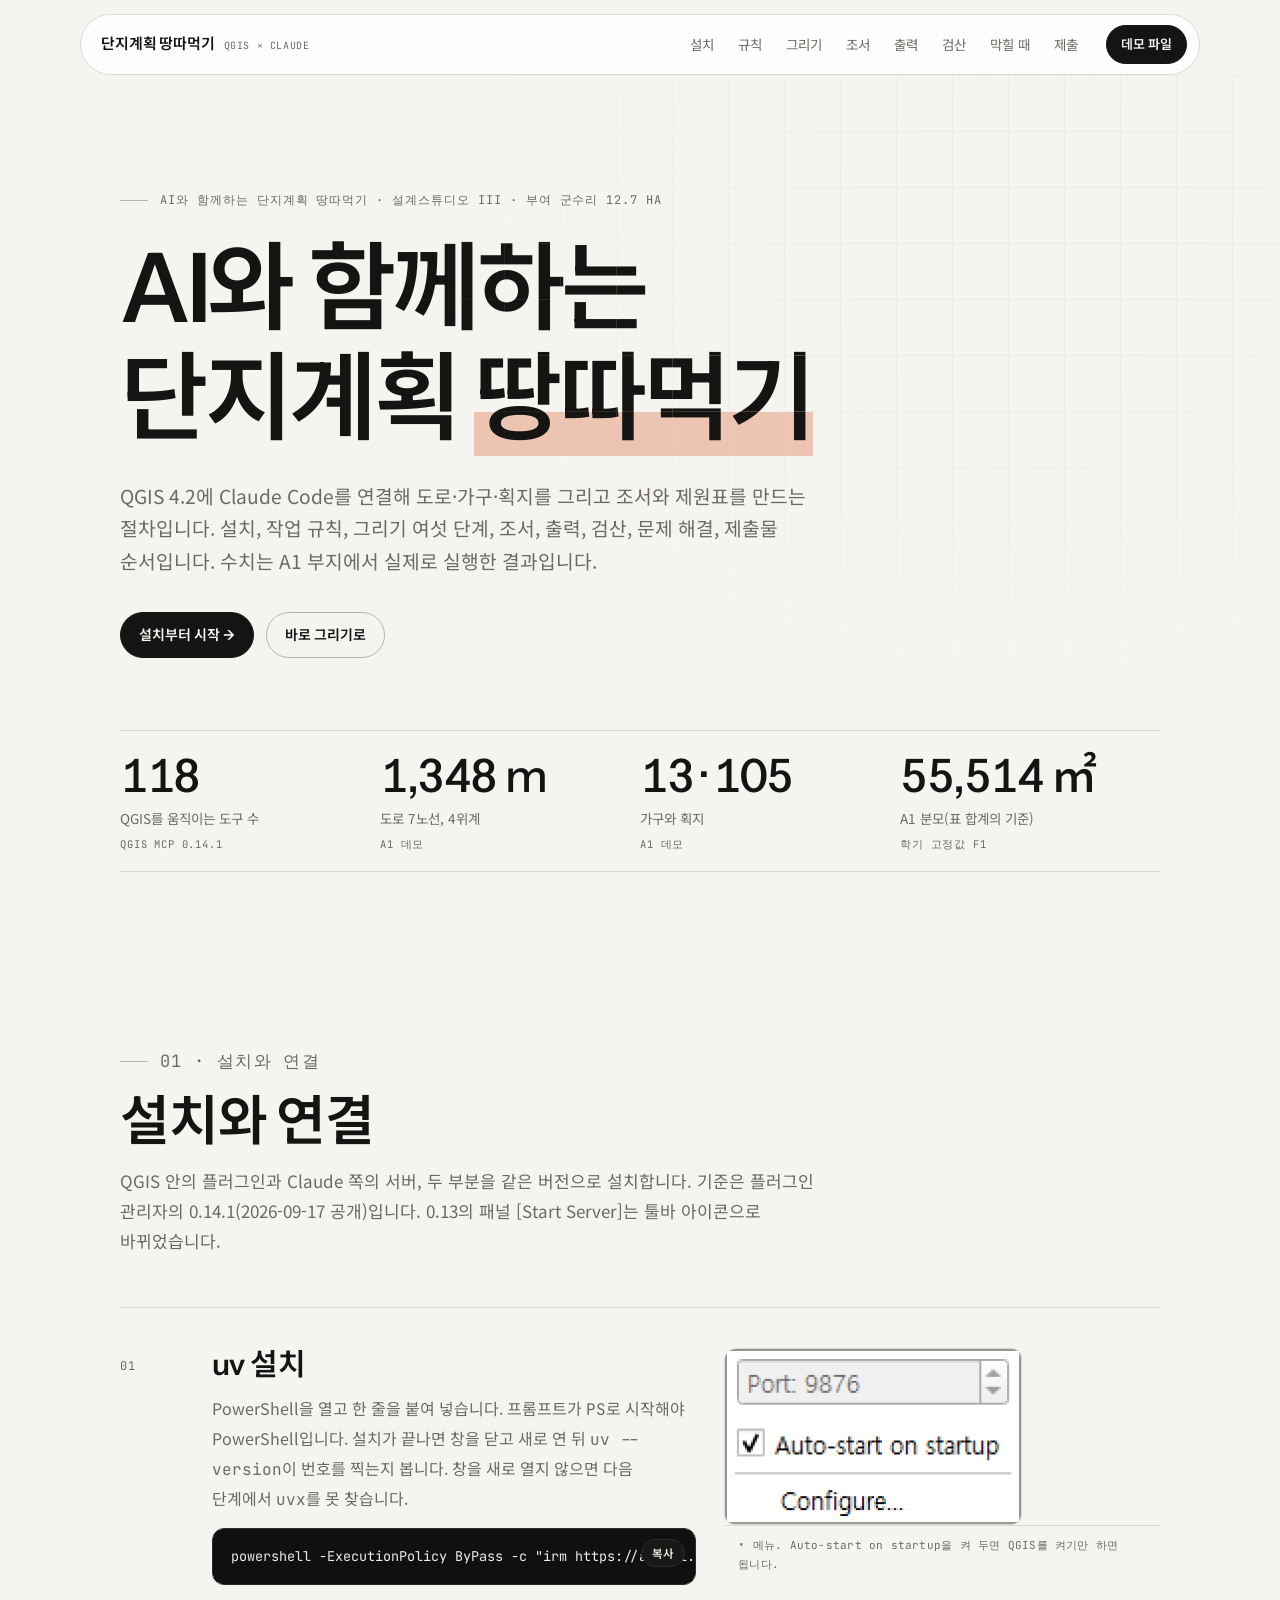
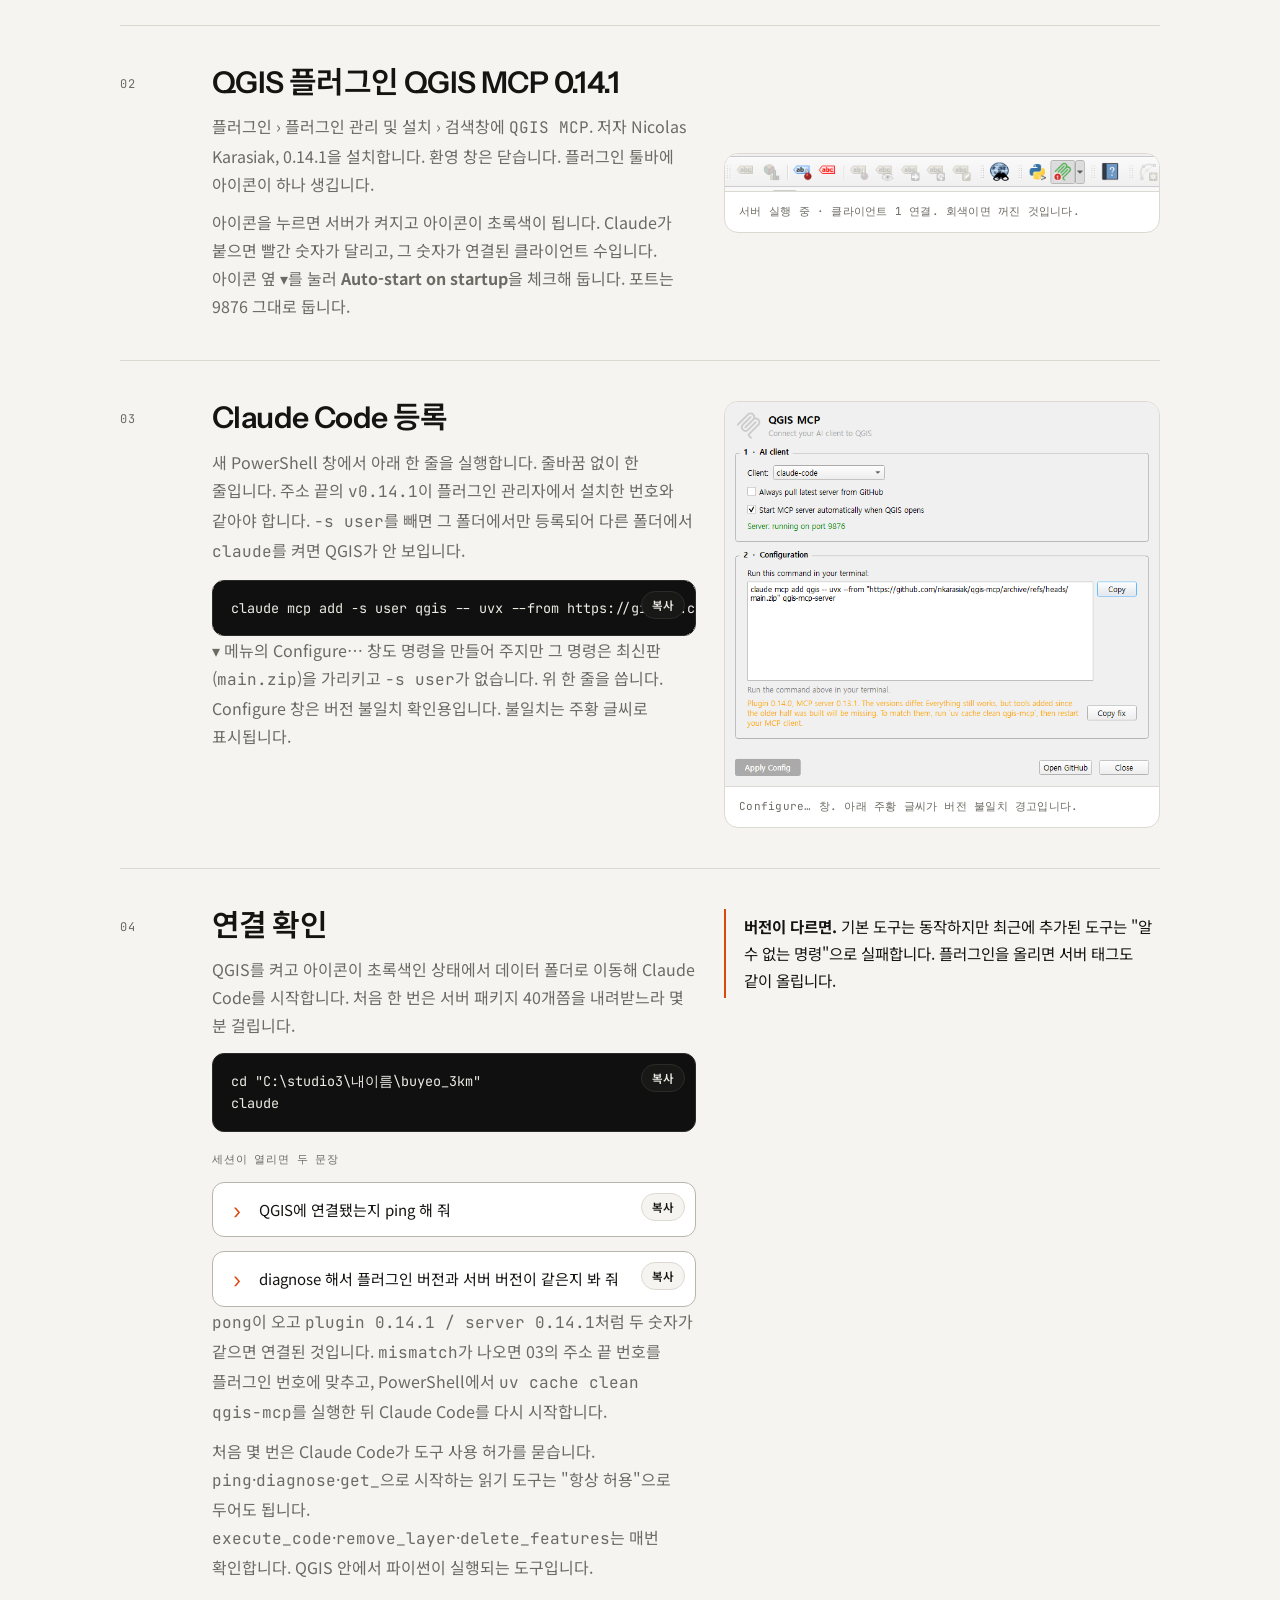
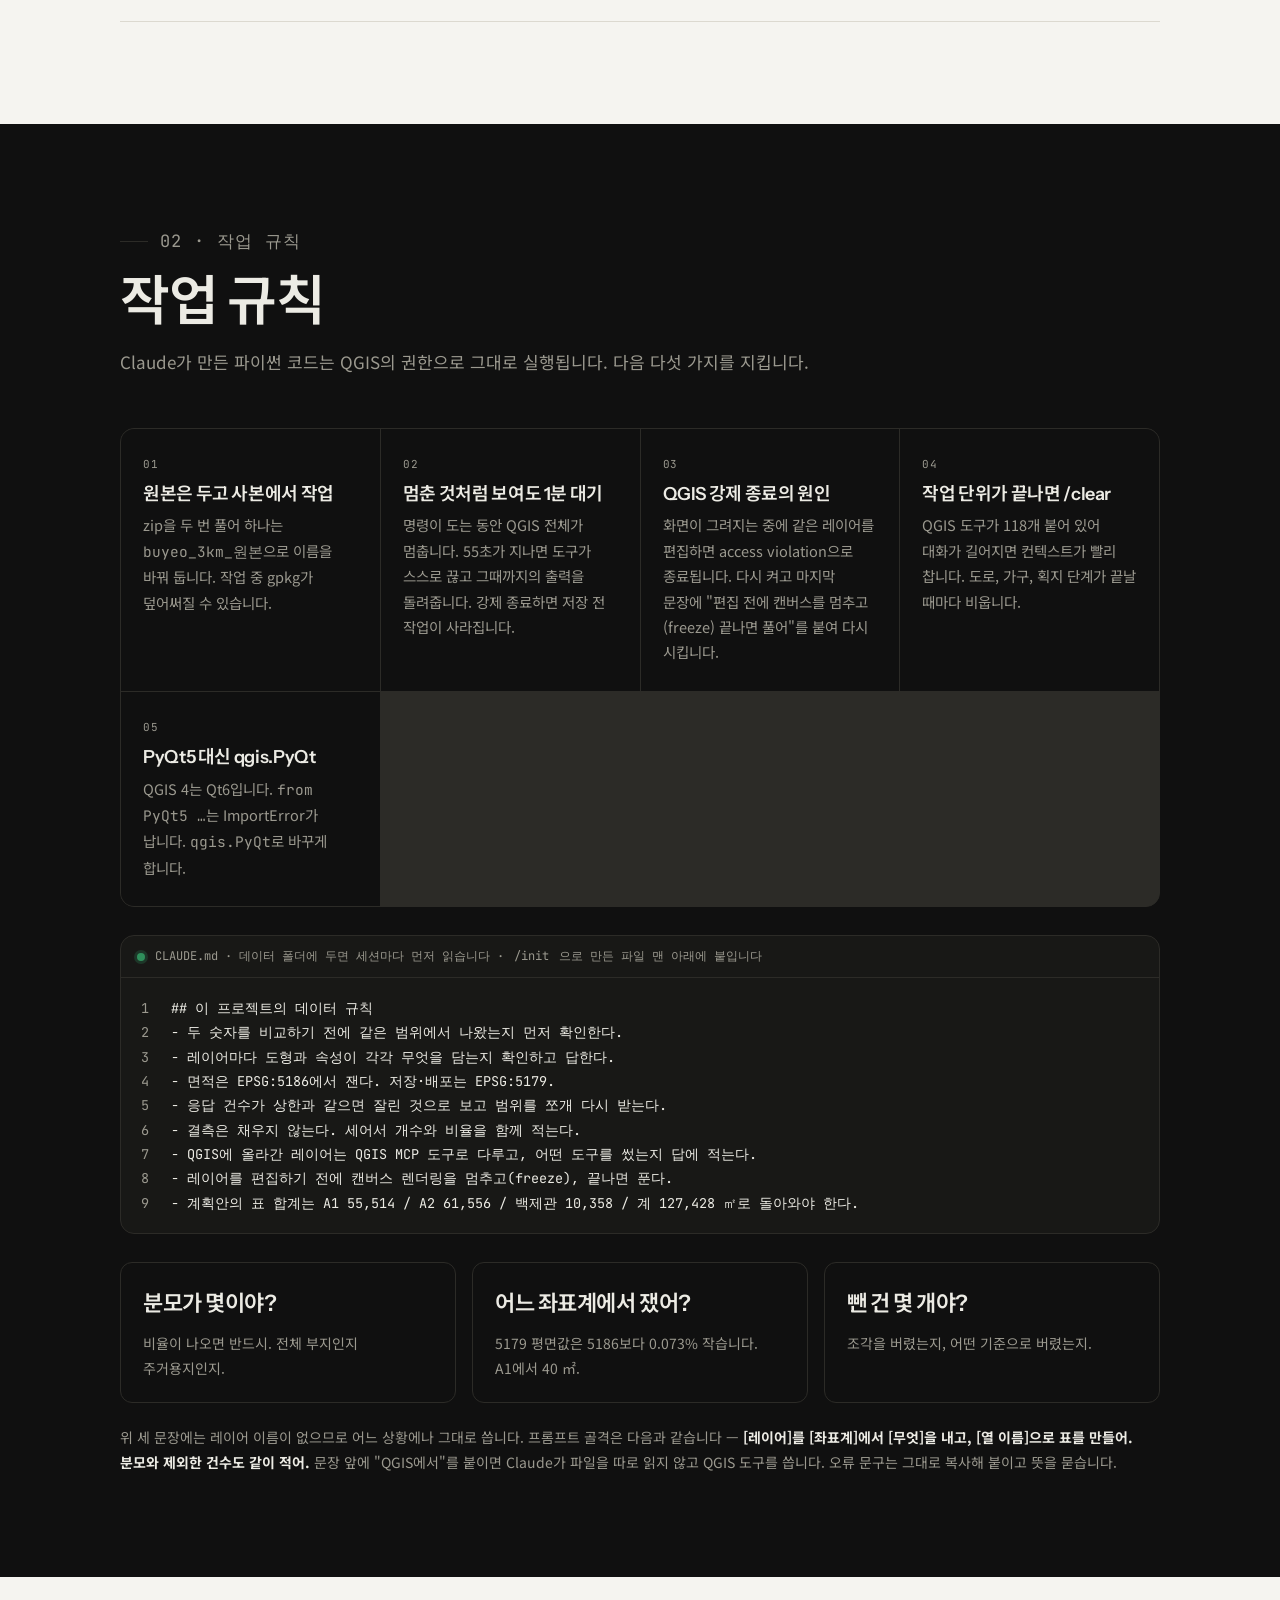
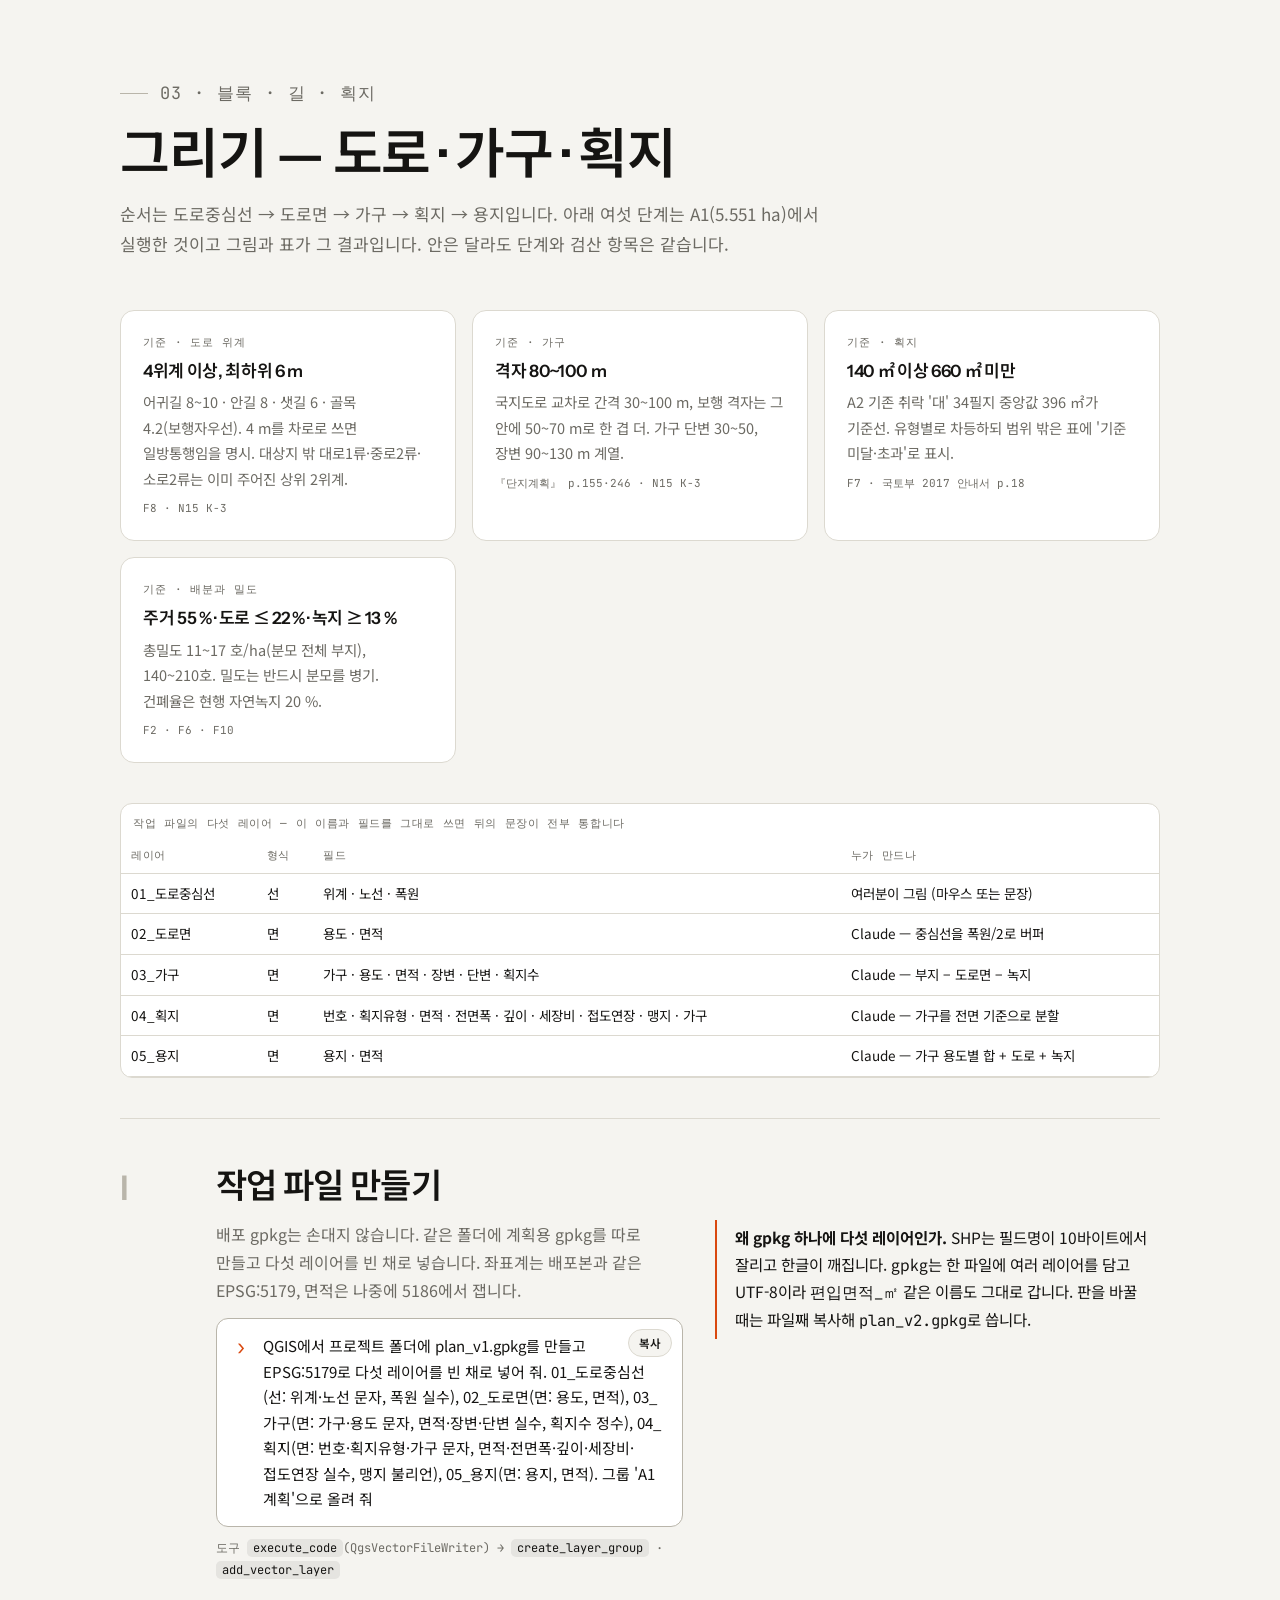
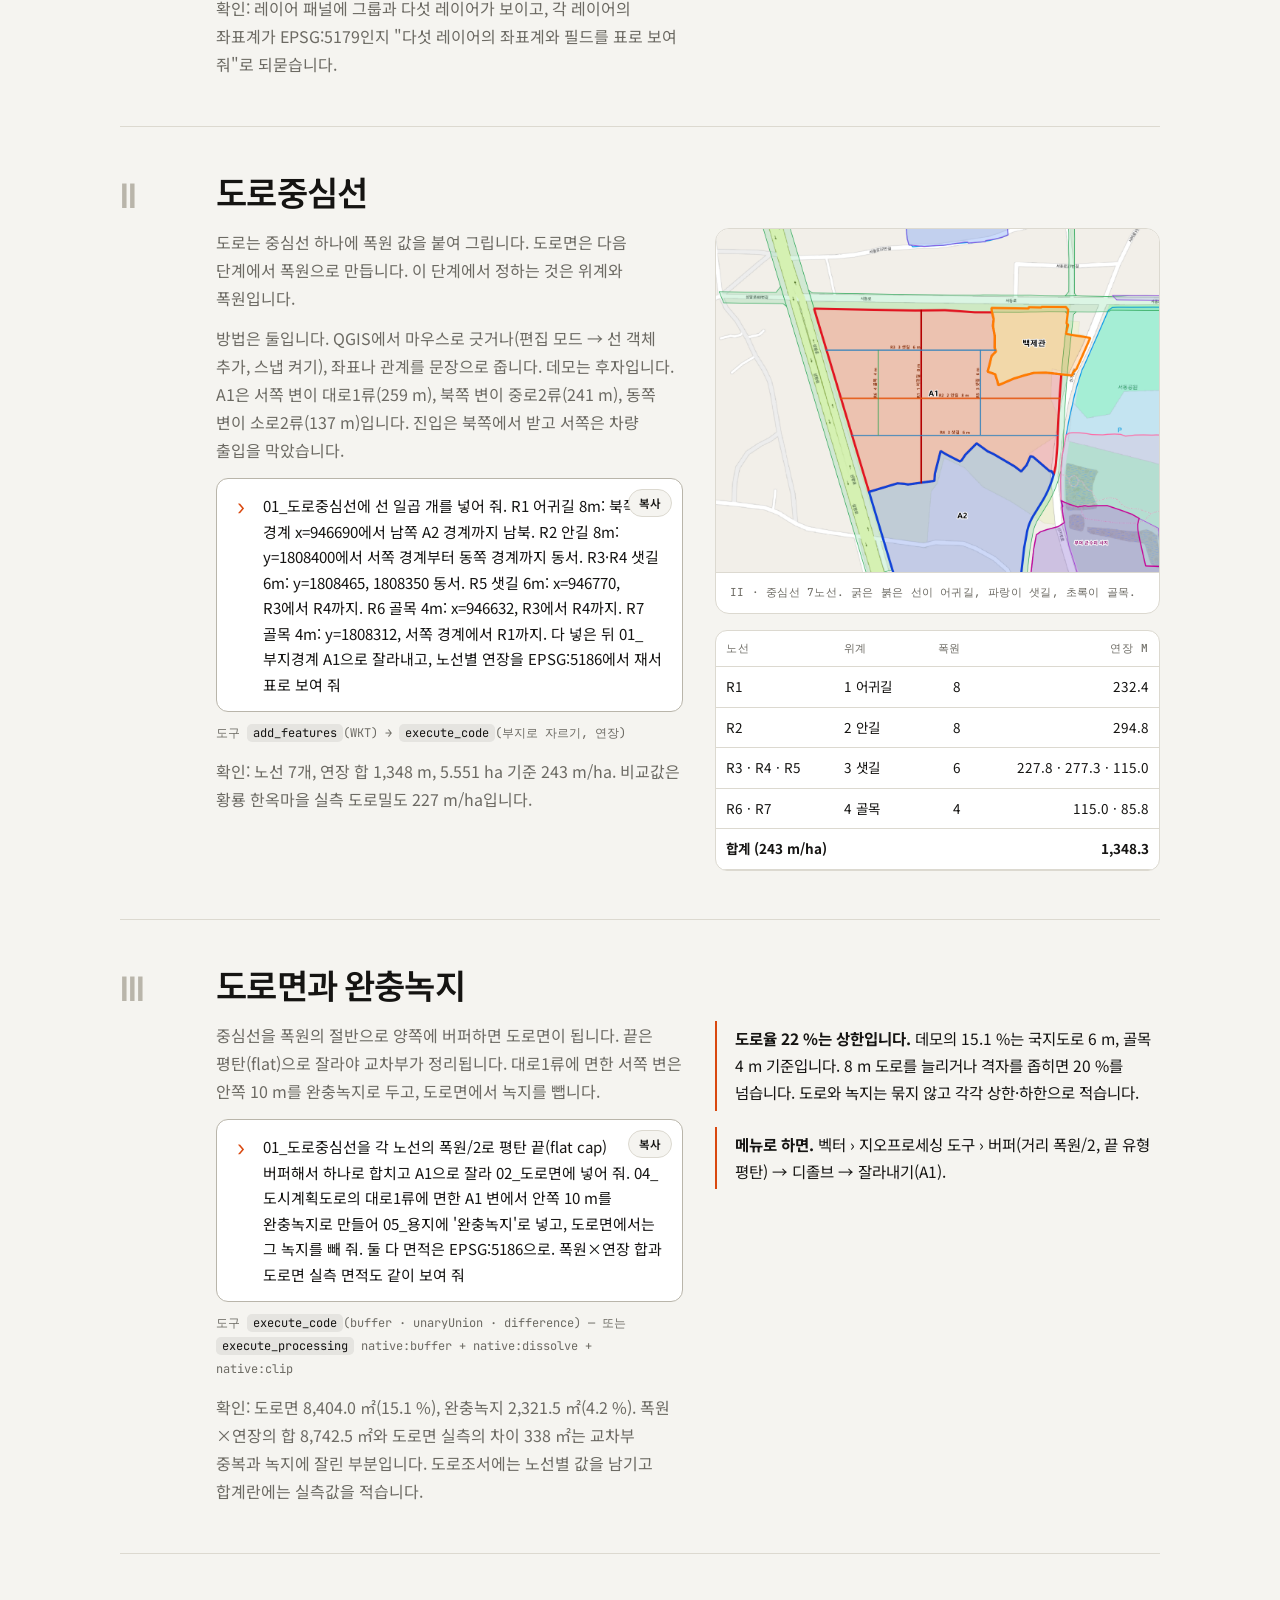
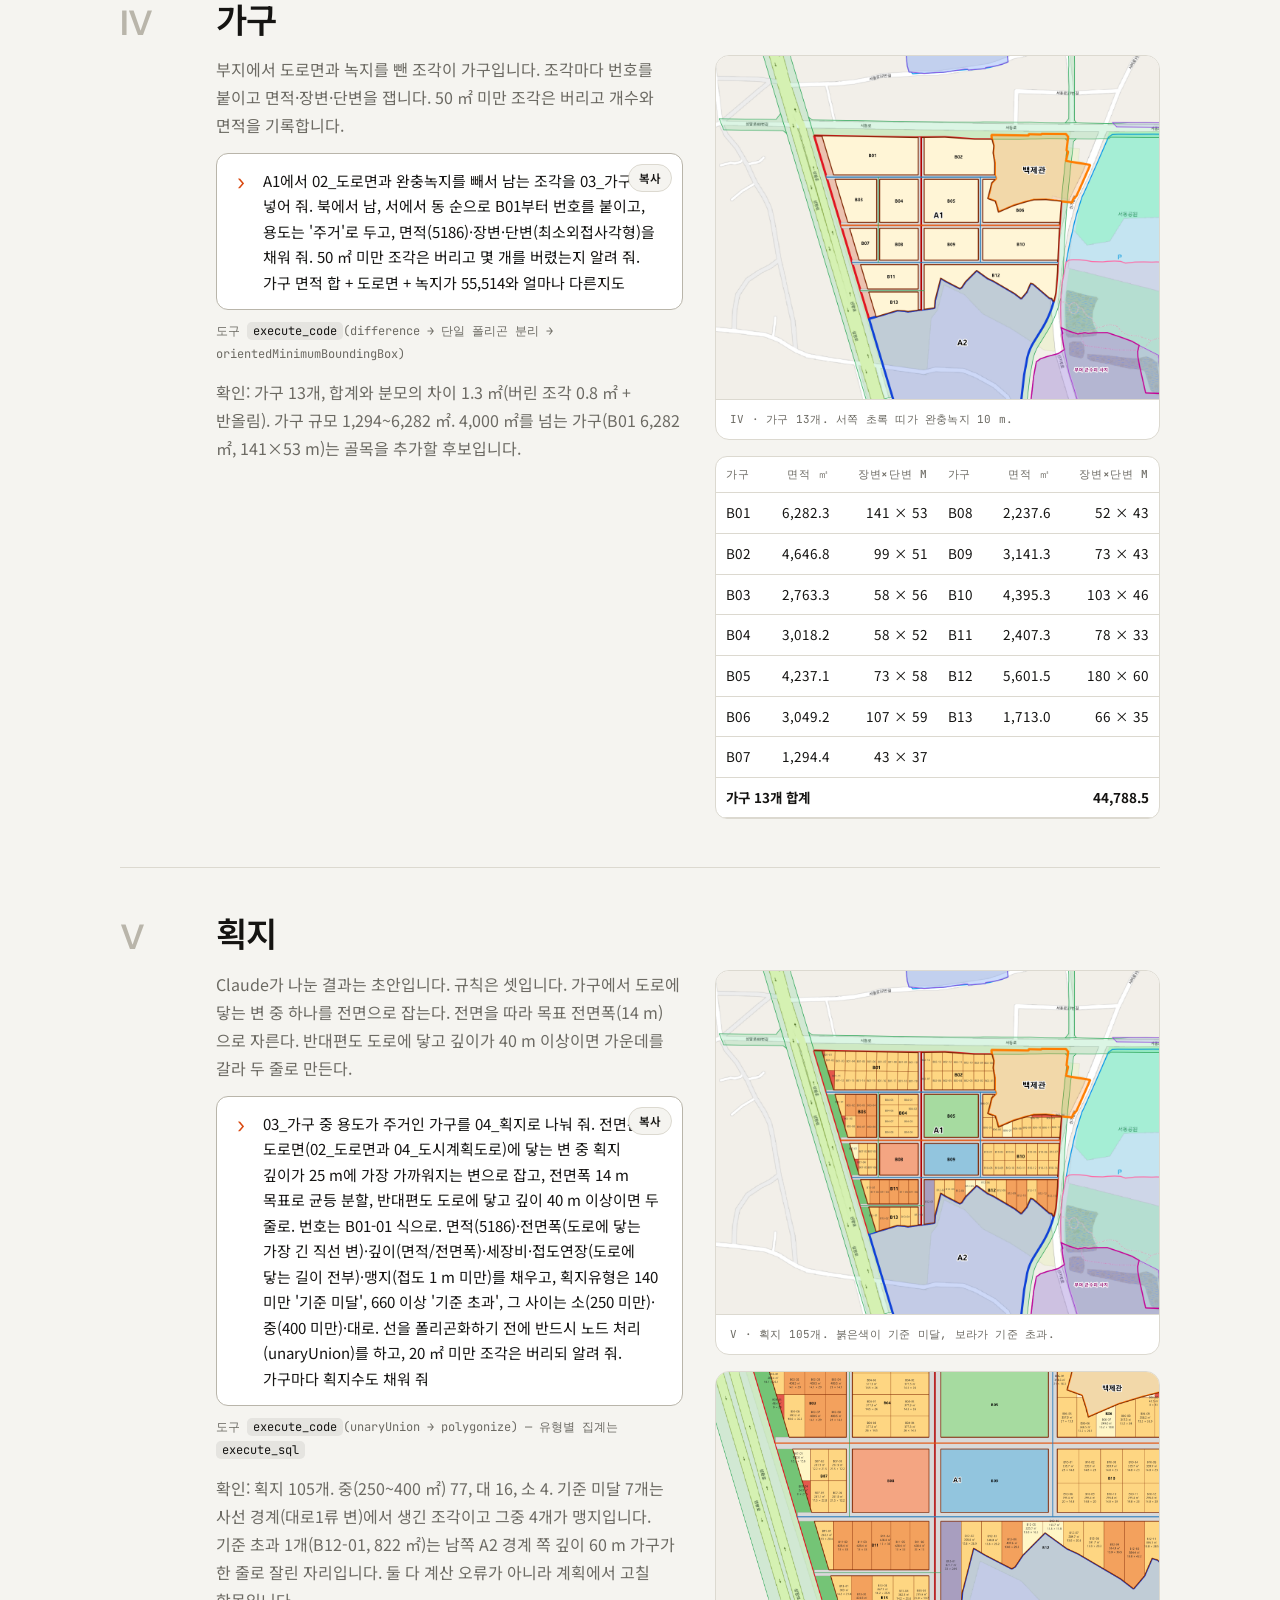
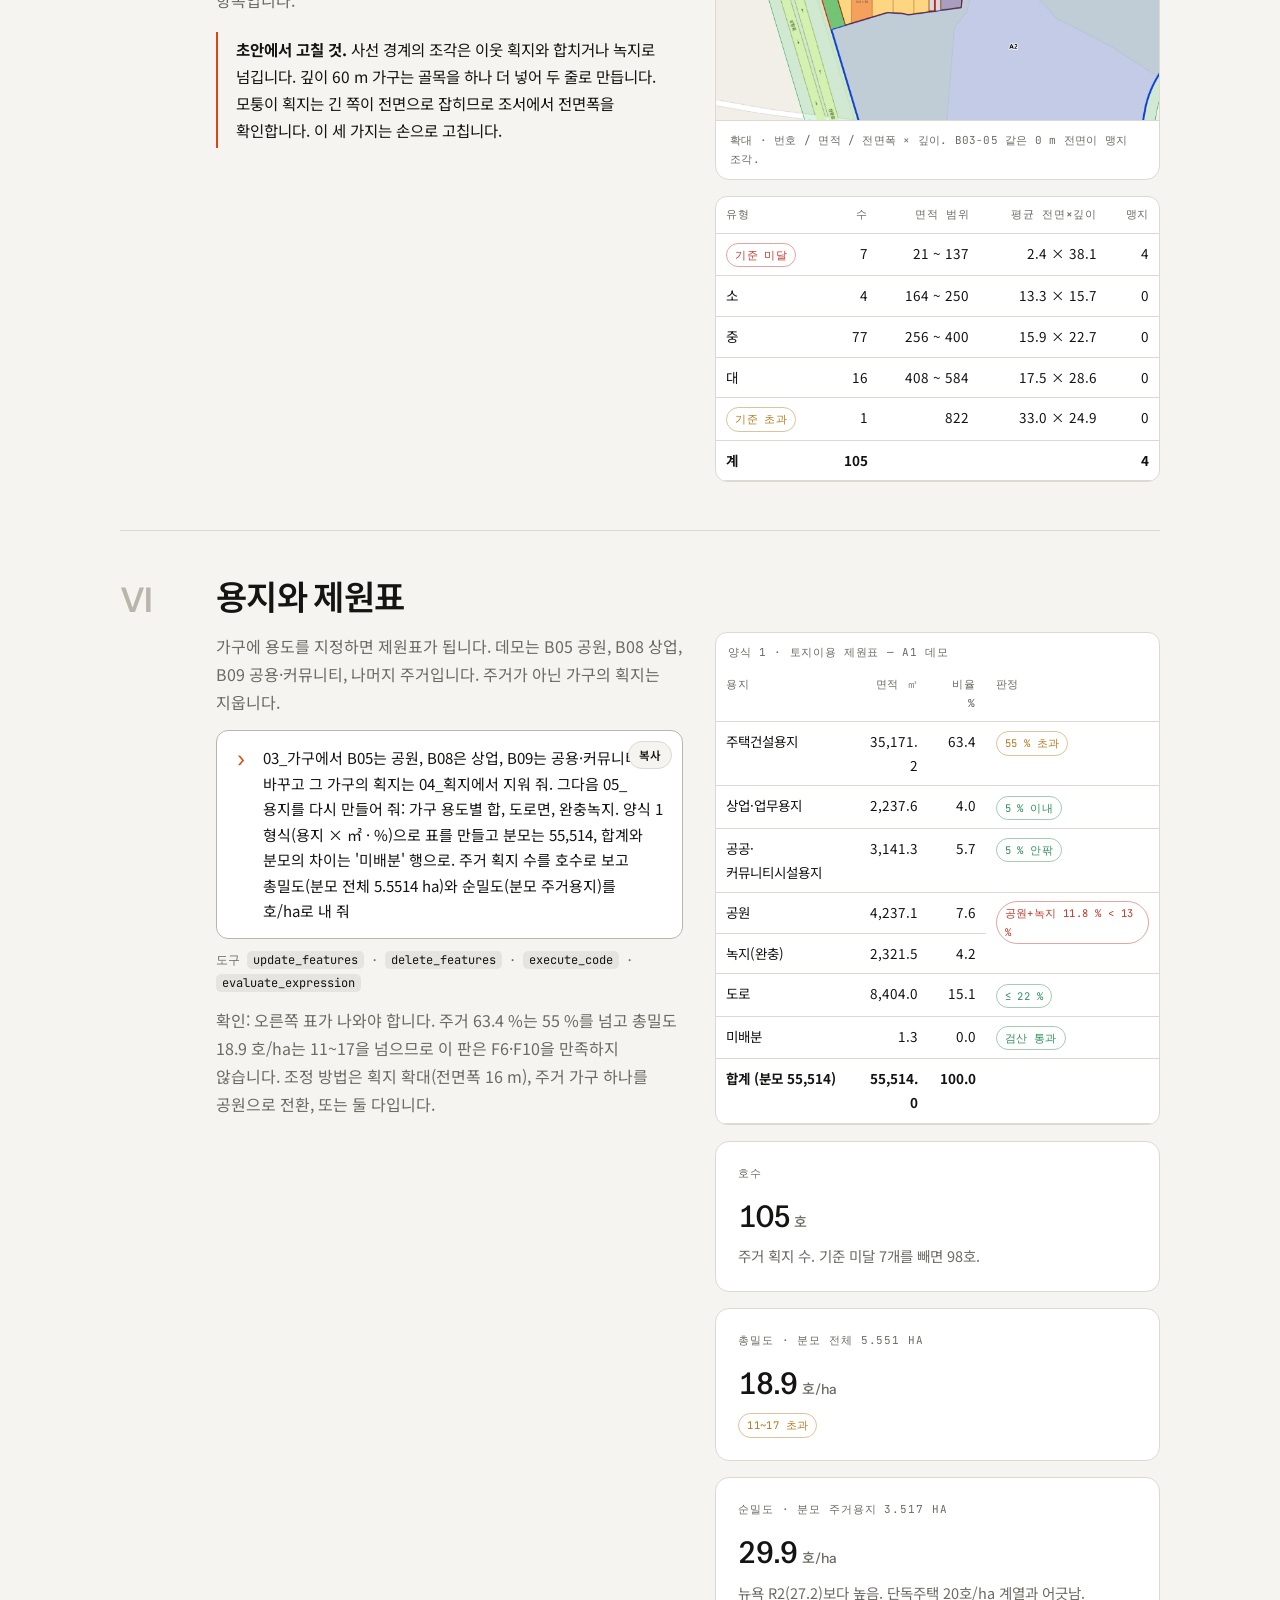
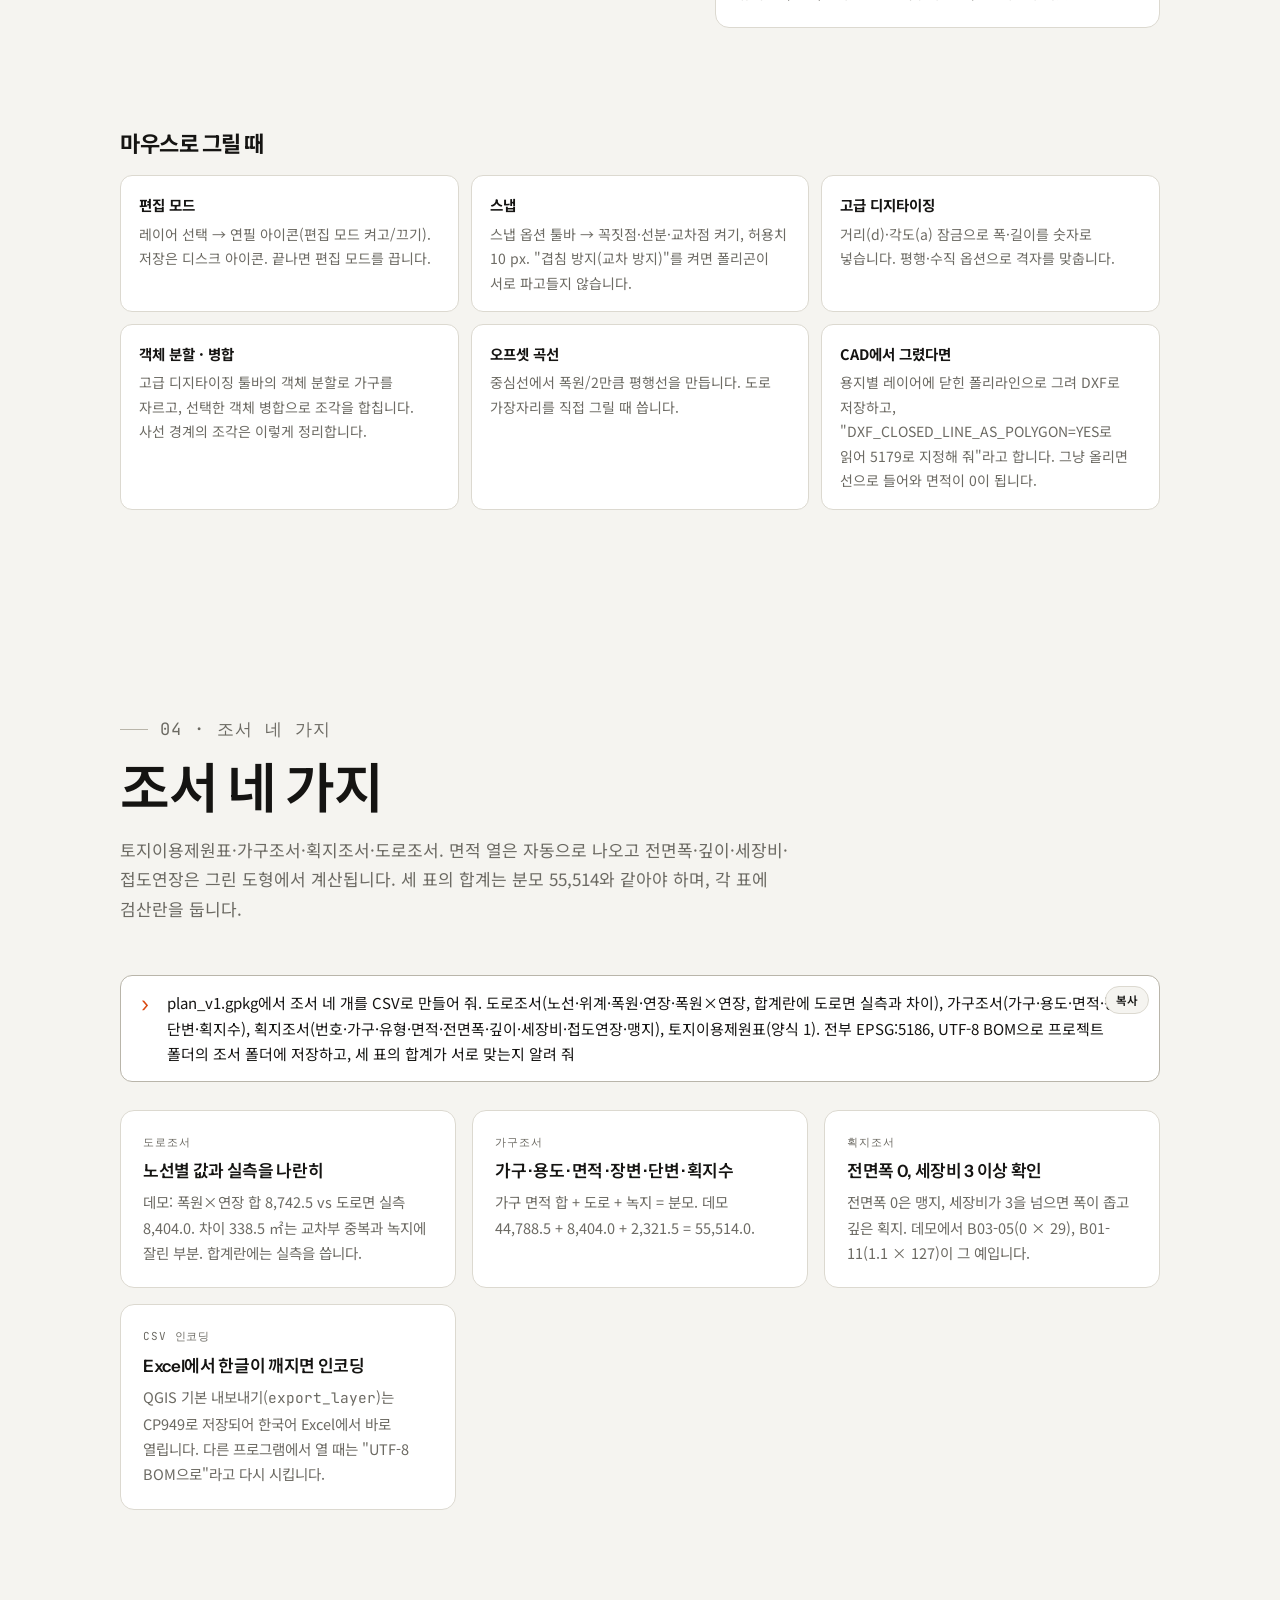
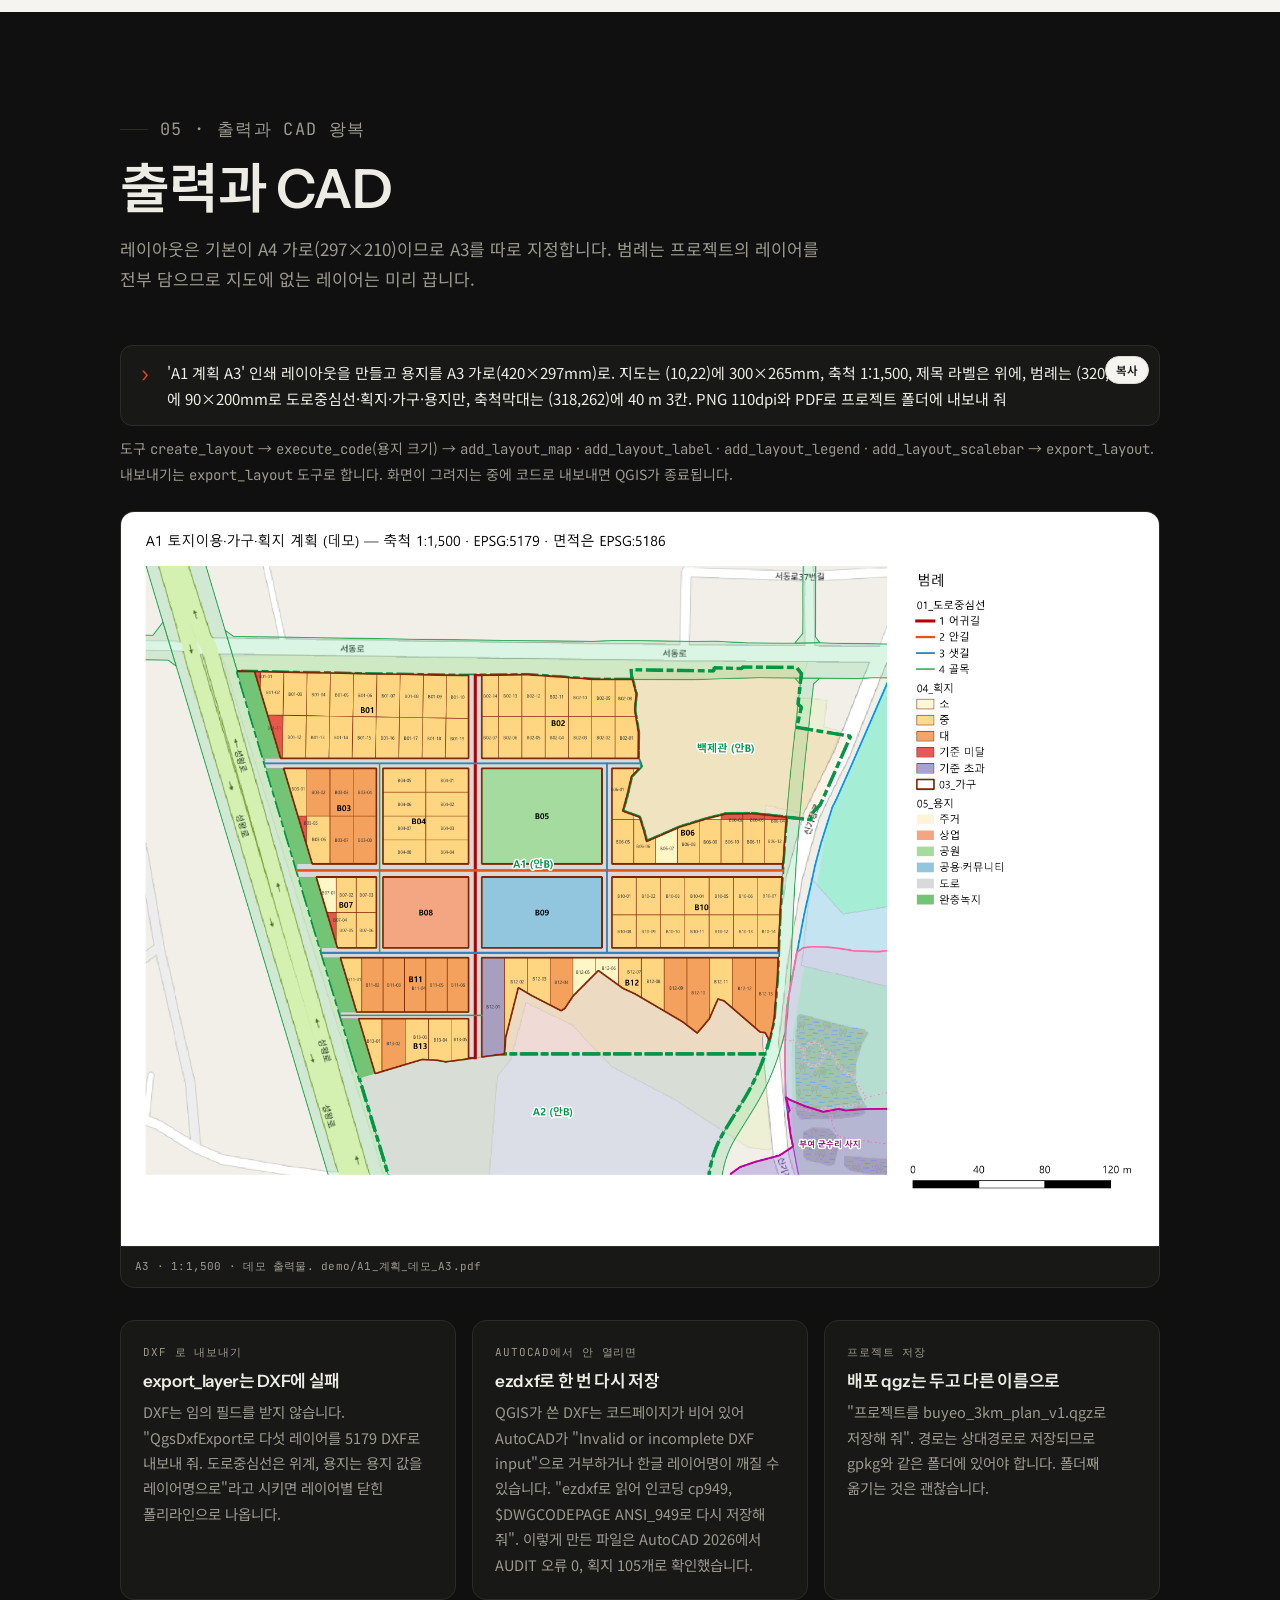
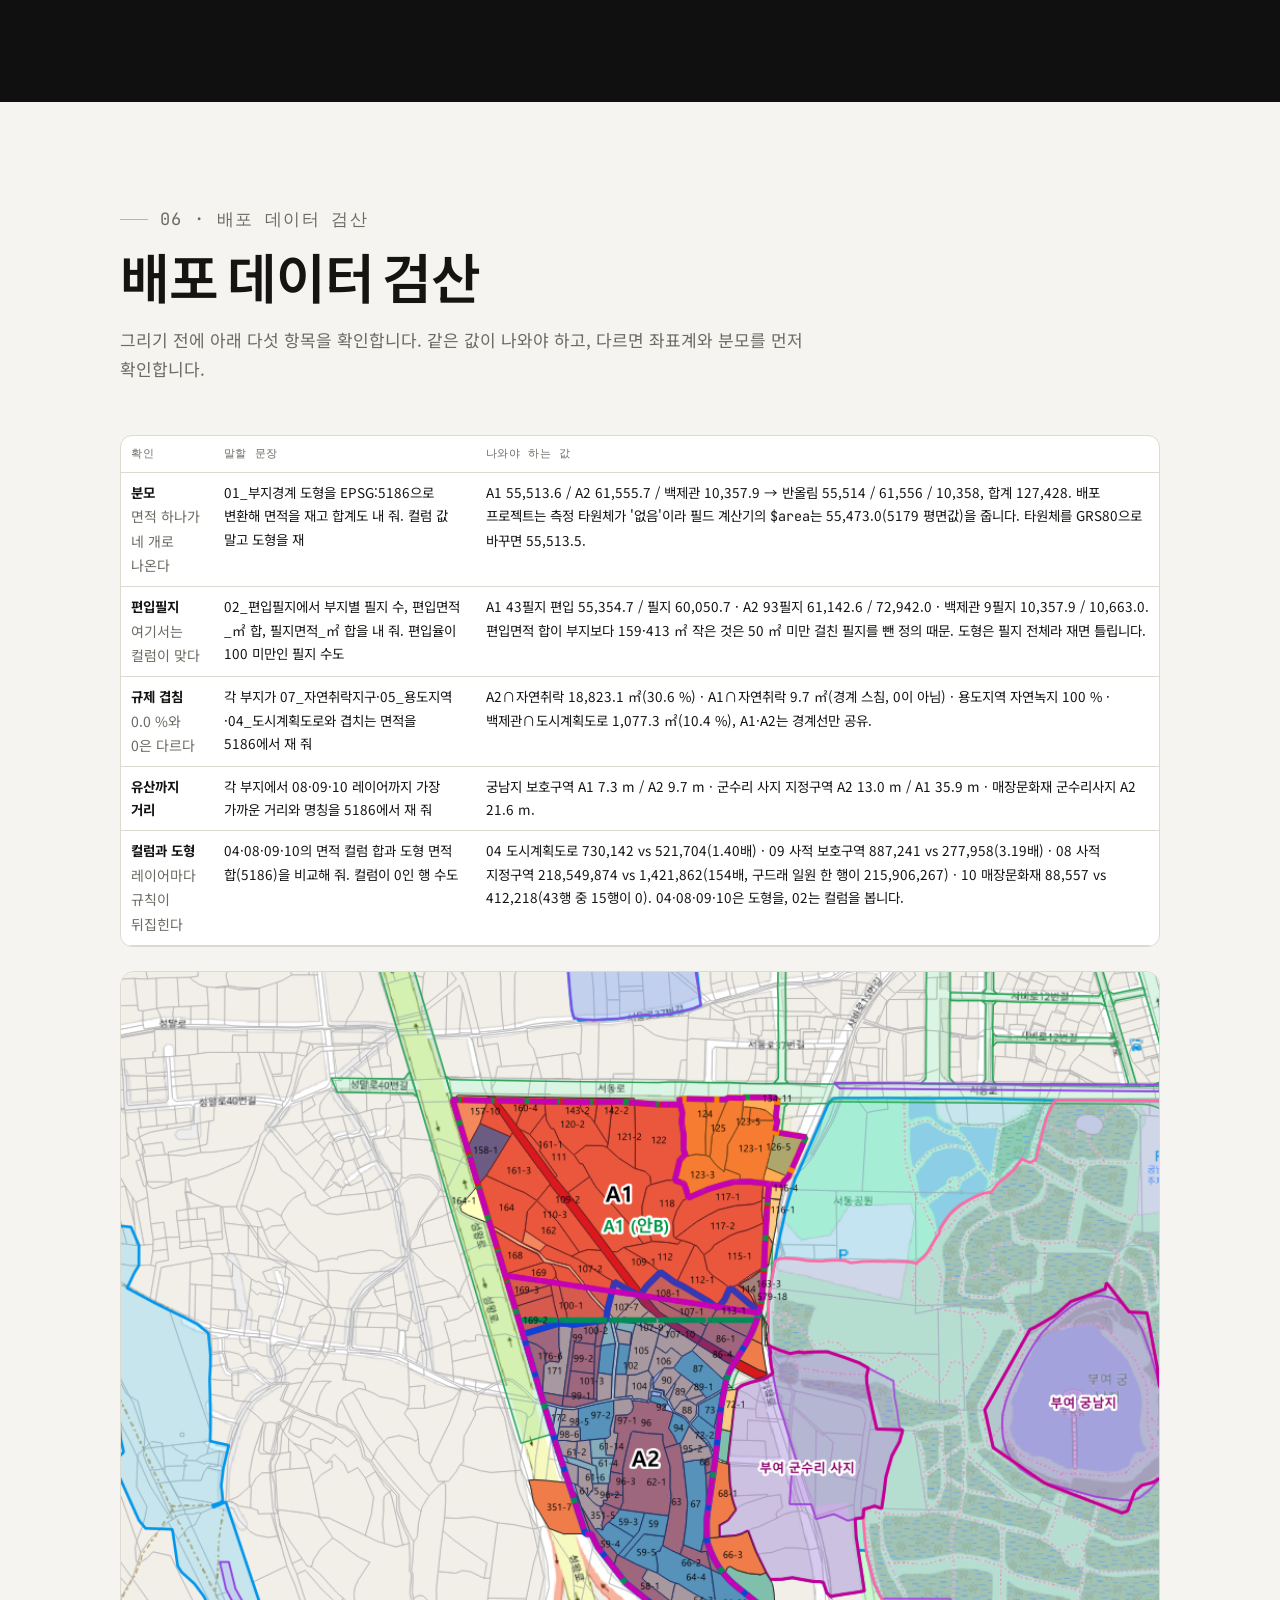
==== commit bc3b3a0a: "문체를 사실 서술로 정리, 제목을 저장소 이름에 맞춤 Co-Authored-By: Claude Opus 5 <noreply@anthropic.com>" ====
--- a/index.html
+++ b/index.html
@@ -4,7 +4,7 @@
 <meta charset="utf-8">
 <meta name="viewport" content="width=device-width, initial-scale=1, viewport-fit=cover">
 <title>AI와 함께하는 단지계획 땅따먹기</title>
-<meta name="description" content="QGIS 4.2 에 Claude Code 를 붙여 부여 군수리 대상지의 도로·가구·획지를 문장으로 그리고 조서와 제원표를 내는 학생 매뉴얼. 설계스튜디오 III, 2026-2.">
+<meta name="description" content="QGIS 4.2에 Claude Code를 연결해 부여 군수리 대상지의 도로·가구·획지를 그리고 조서와 제원표를 만드는 학생 매뉴얼. 설계스튜디오 III, 2026-2.">
 <link rel="preconnect" href="https://fonts.googleapis.com">
 <link rel="preconnect" href="https://fonts.gstatic.com" crossorigin>
 <link rel="stylesheet" href="https://fonts.googleapis.com/css2?family=Instrument+Sans:ital,wght@0,400;0,500;0,600;0,700;1,400&family=JetBrains+Mono:wght@400;500&family=Noto+Sans+KR:wght@400;500;700&display=swap">
@@ -206,8 +206,8 @@
   <div class="grid-bg" aria-hidden="true"></div>
   <div class="wrap">
     <p class="eyebrow">AI와 함께하는 단지계획 땅따먹기 · 설계스튜디오 III · 부여 군수리 12.7 ha</p>
-    <h1>말로 그리는<br><em>단지계획</em></h1>
-    <p class="lead">QGIS에 Claude를 붙이면 도로·가구·획지를 문장으로 그리고, 조서와 제원표가 표로 나옵니다. 설치부터 A3 출력까지 한 번에 따라 하도록 만들었고, 여기 적힌 숫자는 전부 실제로 돌려 본 값입니다. 검산은 여러분 몫입니다.</p>
+    <h1>AI와 함께하는<br>단지계획 <em>땅따먹기</em></h1>
+    <p class="lead">QGIS 4.2에 Claude Code를 연결해 도로·가구·획지를 그리고 조서와 제원표를 만드는 절차입니다. 설치, 작업 규칙, 그리기 여섯 단계, 조서, 출력, 검산, 문제 해결, 제출물 순서입니다. 수치는 A1 부지에서 실제로 실행한 결과입니다.</p>
     <div class="cta">
       <a class="btn" href="#install">설치부터 시작 →</a>
       <a class="btn ghost" href="#draw">바로 그리기로</a>
@@ -216,7 +216,7 @@
       <div class="stat"><b>118</b><span>QGIS를 움직이는 도구 수</span><small>QGIS MCP 0.14.1</small></div>
       <div class="stat"><b>1,348 m</b><span>도로 7노선, 4위계</span><small>A1 데모</small></div>
       <div class="stat"><b>13 · 105</b><span>가구와 획지</span><small>A1 데모</small></div>
-      <div class="stat"><b>55,514 ㎡</b><span>A1 분모. 표의 합계는 늘 여기로</span><small>학기 고정값 F1</small></div>
+      <div class="stat"><b>55,514 ㎡</b><span>A1 분모(표 합계의 기준)</span><small>학기 고정값 F1</small></div>
     </div>
   </div>
 </header>
@@ -226,15 +226,15 @@
   <div class="wrap">
     <div class="sec-head">
       <p class="eyebrow">01 · 설치와 연결</p>
-      <h2>네 번에 나눠 설치합니다.<br>플러그인과 서버는 한 쌍입니다.</h2>
-      <p>QGIS 안에 들어가는 플러그인과 Claude 쪽에서 도는 서버, 두 반쪽이 같은 번호여야 합니다. 이 매뉴얼은 플러그인 관리자가 주는 0.14.1 기준입니다(2026-09-17 공개). 예전 판(0.13)의 패널 [Start Server]는 이제 없고 툴바 아이콘 하나로 바뀌었습니다.</p>
+      <h2>설치와 연결</h2>
+      <p>QGIS 안의 플러그인과 Claude 쪽의 서버, 두 부분을 같은 버전으로 설치합니다. 기준은 플러그인 관리자의 0.14.1(2026-09-17 공개)입니다. 0.13의 패널 [Start Server]는 툴바 아이콘으로 바뀌었습니다.</p>
     </div>
 
     <div class="rows">
       <div class="row">
         <div class="num">01</div>
         <div>
-          <h3>uv를 설치합니다</h3>
+          <h3>uv 설치</h3>
           <p>PowerShell을 열고 한 줄을 붙여 넣습니다. 프롬프트가 <code>PS</code>로 시작해야 PowerShell입니다. 설치가 끝나면 창을 닫고 새로 연 뒤 <code>uv --version</code>이 번호를 찍는지 봅니다. 창을 새로 열지 않으면 다음 단계에서 <code>uvx</code>를 못 찾습니다.</p>
           <pre class="cmd"><button class="copy" data-copy>복사</button>powershell -ExecutionPolicy ByPass -c "irm https://astral.sh/uv/install.ps1 | iex"</pre>
         </div>
@@ -245,8 +245,8 @@
         <div class="num">02</div>
         <div>
           <h3>QGIS 플러그인 QGIS MCP 0.14.1</h3>
-          <p>플러그인 › 플러그인 관리 및 설치 › 검색창에 <code>QGIS MCP</code>. 저자 Nicolas Karasiak, 0.14.1을 설치합니다. 환영 창은 닫아도 됩니다. 플러그인 툴바에 아이콘이 하나 생기는데, 이것이 전부입니다.</p>
-          <p>아이콘을 누르면 서버가 켜지고 아이콘이 초록색이 됩니다. Claude가 붙으면 빨간 숫자가 달리고, 그 숫자가 연결된 클라이언트 수입니다. 아이콘 옆 ▾를 눌러 <b>Auto-start on startup</b>을 체크해 두십시오. 포트는 9876 그대로 둡니다.</p>
+          <p>플러그인 › 플러그인 관리 및 설치 › 검색창에 <code>QGIS MCP</code>. 저자 Nicolas Karasiak, 0.14.1을 설치합니다. 환영 창은 닫습니다. 플러그인 툴바에 아이콘이 하나 생깁니다.</p>
+          <p>아이콘을 누르면 서버가 켜지고 아이콘이 초록색이 됩니다. Claude가 붙으면 빨간 숫자가 달리고, 그 숫자가 연결된 클라이언트 수입니다. 아이콘 옆 ▾를 눌러 <b>Auto-start on startup</b>을 체크해 둡니다. 포트는 9876 그대로 둡니다.</p>
         </div>
         <div class="fig"><figure><img src="img/toolbar.png" alt="플러그인 툴바. 초록색 QGIS MCP 아이콘에 빨간 1 배지가 붙어 있다" width="1120" height="96"><figcaption>서버 실행 중 · 클라이언트 1 연결. 회색이면 꺼진 것입니다.</figcaption></figure></div>
       </div>
@@ -254,10 +254,10 @@
       <div class="row">
         <div class="num">03</div>
         <div>
-          <h3>Claude Code에 등록합니다</h3>
+          <h3>Claude Code 등록</h3>
           <p>새 PowerShell 창에서 아래 한 줄을 실행합니다. 줄바꿈 없이 한 줄입니다. 주소 끝의 <code>v0.14.1</code>이 플러그인 관리자에서 설치한 번호와 같아야 합니다. <code>-s user</code>를 빼면 그 폴더에서만 등록되어 다른 폴더에서 <code>claude</code>를 켜면 QGIS가 안 보입니다.</p>
           <pre class="cmd"><button class="copy" data-copy>복사</button>claude mcp add -s user qgis -- uvx --from https://github.com/nkarasiak/qgis-mcp/archive/refs/tags/v0.14.1.zip qgis-mcp-server</pre>
-          <p>▾ 메뉴의 Configure…를 열면 비슷한 명령을 만들어 주지만, 그 명령은 항상 최신판(<code>main.zip</code>)을 가리키고 <code>-s user</code>가 없습니다. 위 한 줄을 쓰십시오. Configure 창은 두 반쪽의 번호가 어긋났는지 확인하는 데 쓰면 됩니다. 어긋나면 주황 글씨로 알려 줍니다.</p>
+          <p>▾ 메뉴의 Configure… 창도 명령을 만들어 주지만 그 명령은 최신판(<code>main.zip</code>)을 가리키고 <code>-s user</code>가 없습니다. 위 한 줄을 씁니다. Configure 창은 버전 불일치 확인용입니다. 불일치는 주황 글씨로 표시됩니다.</p>
         </div>
         <div class="fig"><figure><img src="img/configurator.png" alt="QGIS MCP Setup &amp; Configurator 창. Client claude-code, 서버 실행 중 포트 9876, 버전 불일치 경고" width="700" height="620"><figcaption>Configure… 창. 아래 주황 글씨가 버전 불일치 경고입니다.</figcaption></figure></div>
       </div>
@@ -265,18 +265,18 @@
       <div class="row">
         <div class="num">04</div>
         <div>
-          <h3>연결을 확인합니다</h3>
+          <h3>연결 확인</h3>
           <p>QGIS를 켜고 아이콘이 초록색인 상태에서 데이터 폴더로 이동해 Claude Code를 시작합니다. 처음 한 번은 서버 패키지 40개쯤을 내려받느라 몇 분 걸립니다.</p>
           <pre class="cmd"><button class="copy" data-copy>복사</button>cd "C:\studio3\내이름\buyeo_3km"
 claude</pre>
           <p class="say-label">세션이 열리면 두 문장</p>
           <div class="say"><button class="copy" data-copy>복사</button>QGIS에 연결됐는지 ping 해 줘</div>
           <div class="say"><button class="copy" data-copy>복사</button>diagnose 해서 플러그인 버전과 서버 버전이 같은지 봐 줘</div>
-          <p><code>pong</code>이 오고 <code>plugin 0.14.1 / server 0.14.1</code>처럼 두 숫자가 같으면 끝입니다. <code>mismatch</code>가 나오면 03의 주소 끝 번호를 플러그인 번호에 맞추고, PowerShell에서 <code>uv cache clean qgis-mcp</code>를 실행한 뒤 Claude Code를 다시 시작합니다.</p>
-          <p>처음 몇 번은 Claude Code가 도구를 써도 되는지 묻습니다. <code>ping</code>·<code>diagnose</code>·<code>get_</code>으로 시작하는 읽기 도구는 "항상 허용"으로 두어도 됩니다. <code>execute_code</code>·<code>remove_layer</code>·<code>delete_features</code>는 매번 확인하십시오. 여러분 QGIS 안에서 파이썬이 그대로 실행되는 도구입니다.</p>
-        </div>
-        <div>
-          <div class="callout"><b>왜 번호를 맞추나.</b> 어긋나도 기본 기능은 됩니다. 다만 최근에 추가된 도구만 "알 수 없는 명령"으로 조용히 실패해서 원인을 찾기가 아주 어렵습니다. 이번 학기 안에도 판이 바뀔 수 있으니, 플러그인을 올렸다면 서버 번호도 같이 올리십시오.</div>
+          <p><code>pong</code>이 오고 <code>plugin 0.14.1 / server 0.14.1</code>처럼 두 숫자가 같으면 연결된 것입니다. <code>mismatch</code>가 나오면 03의 주소 끝 번호를 플러그인 번호에 맞추고, PowerShell에서 <code>uv cache clean qgis-mcp</code>를 실행한 뒤 Claude Code를 다시 시작합니다.</p>
+          <p>처음 몇 번은 Claude Code가 도구 사용 허가를 묻습니다. <code>ping</code>·<code>diagnose</code>·<code>get_</code>으로 시작하는 읽기 도구는 "항상 허용"으로 두어도 됩니다. <code>execute_code</code>·<code>remove_layer</code>·<code>delete_features</code>는 매번 확인합니다. QGIS 안에서 파이썬이 실행되는 도구입니다.</p>
+        </div>
+        <div>
+          <div class="callout"><b>버전이 다르면.</b> 기본 도구는 동작하지만 최근에 추가된 도구는 "알 수 없는 명령"으로 실패합니다. 플러그인을 올리면 서버 태그도 같이 올립니다.</div>
         </div>
       </div>
     </div>
@@ -288,20 +288,20 @@
   <div class="wrap">
     <div class="sec-head">
       <p class="eyebrow">02 · 작업 규칙</p>
-      <h2>편해지는 만큼 위험해집니다.<br>다섯 가지만 지키십시오.</h2>
-      <p>Claude가 만든 파이썬 코드는 여러분 QGIS의 권한으로 그대로 실행됩니다. 빨라진 만큼, 무엇이 실행되는지 아는 사람만 안전합니다.</p>
+      <h2>작업 규칙</h2>
+      <p>Claude가 만든 파이썬 코드는 QGIS의 권한으로 그대로 실행됩니다. 다음 다섯 가지를 지킵니다.</p>
     </div>
 
     <div class="rules">
-      <div class="rule"><div class="k">01</div><h4>원본은 두고 사본에서</h4><p>zip을 두 번 풀어 하나는 <code>buyeo_3km_원본</code>으로 이름을 바꿔 두십시오. gpkg가 덮어써질 수 있습니다. 제가 다시 드릴 수는 있지만 여러분이 그 위에 얹은 작업은 못 살립니다.</p></div>
-      <div class="rule"><div class="k">02</div><h4>멈춘 것처럼 보여도 1분</h4><p>명령이 도는 동안 QGIS 전체가 얼어붙습니다. 55초가 지나면 도구가 스스로 끊고 그때까지의 출력을 돌려줍니다. 강제 종료하면 작업물이 날아갑니다.</p></div>
-      <div class="rule"><div class="k">03</div><h4>QGIS가 죽으면 원인은 대개 하나</h4><p>화면이 그려지는 중에 같은 레이어를 편집하면 access violation으로 죽습니다. 다시 켜고 마지막 문장을 다시 시키되 "편집 전에 캔버스를 멈추고(freeze) 끝나면 풀어"를 붙이십시오. 이 매뉴얼을 만들며 두 번 겪었습니다.</p></div>
-      <div class="rule"><div class="k">04</div><h4>작업 단위가 끝나면 /clear</h4><p>QGIS 도구가 118개 붙어 있어 대화가 길어지면 토큰이 빨리 찹니다. 도로를 끝냈으면 한 번, 가구를 끝냈으면 또 한 번 비웁니다.</p></div>
-      <div class="rule"><div class="k">05</div><h4>PyQt5는 쓰지 않습니다</h4><p>QGIS 4는 Qt6입니다. 예제 코드에 <code>from PyQt5 …</code>가 보이면 ImportError가 납니다. <code>qgis.PyQt</code>로 바꾸게 하십시오.</p></div>
+      <div class="rule"><div class="k">01</div><h4>원본은 두고 사본에서 작업</h4><p>zip을 두 번 풀어 하나는 <code>buyeo_3km_원본</code>으로 이름을 바꿔 둡니다. 작업 중 gpkg가 덮어써질 수 있습니다.</p></div>
+      <div class="rule"><div class="k">02</div><h4>멈춘 것처럼 보여도 1분 대기</h4><p>명령이 도는 동안 QGIS 전체가 멈춥니다. 55초가 지나면 도구가 스스로 끊고 그때까지의 출력을 돌려줍니다. 강제 종료하면 저장 전 작업이 사라집니다.</p></div>
+      <div class="rule"><div class="k">03</div><h4>QGIS 강제 종료의 원인</h4><p>화면이 그려지는 중에 같은 레이어를 편집하면 access violation으로 종료됩니다. 다시 켜고 마지막 문장에 "편집 전에 캔버스를 멈추고(freeze) 끝나면 풀어"를 붙여 다시 시킵니다.</p></div>
+      <div class="rule"><div class="k">04</div><h4>작업 단위가 끝나면 /clear</h4><p>QGIS 도구가 118개 붙어 있어 대화가 길어지면 컨텍스트가 빨리 찹니다. 도로, 가구, 획지 단계가 끝날 때마다 비웁니다.</p></div>
+      <div class="rule"><div class="k">05</div><h4>PyQt5 대신 qgis.PyQt</h4><p>QGIS 4는 Qt6입니다. <code>from PyQt5 …</code>는 ImportError가 납니다. <code>qgis.PyQt</code>로 바꾸게 합니다.</p></div>
     </div>
 
     <div class="codecard">
-      <div class="bar"><span class="dot" aria-hidden="true"></span>CLAUDE.md · 데이터 폴더에 두면 세션마다 먼저 읽습니다 · <code>/init</code>으로 만든 파일 맨 아래에 붙이십시오</div>
+      <div class="bar"><span class="dot" aria-hidden="true"></span>CLAUDE.md · 데이터 폴더에 두면 세션마다 먼저 읽습니다 · <code>/init</code>으로 만든 파일 맨 아래에 붙입니다</div>
       <pre><span class="ln">1</span>## 이 프로젝트의 데이터 규칙
 <span class="ln">2</span>- 두 숫자를 비교하기 전에 같은 범위에서 나왔는지 먼저 확인한다.
 <span class="ln">3</span>- 레이어마다 도형과 속성이 각각 무엇을 담는지 확인하고 답한다.
@@ -318,7 +318,7 @@
       <div><b>어느 좌표계에서 쟀어?</b><span>5179 평면값은 5186보다 0.073% 작습니다. A1에서 40 ㎡.</span></div>
       <div><b>뺀 건 몇 개야?</b><span>조각을 버렸는지, 어떤 기준으로 버렸는지.</span></div>
     </div>
-    <p class="note" style="margin-top:22px">되묻는 문장 셋에는 레이어 이름이 없습니다. 그래서 어느 상황에나 그대로 씁니다. 프롬프트는 외우지 말고 골격을 쓰십시오 — <b style="color:var(--dark-ink)">[레이어]를 [좌표계]에서 [무엇]을 내고, [열 이름]으로 표를 만들어. 분모와 제외한 건수도 같이 적어.</b> 문장 앞에 "QGIS에서"를 붙이면 Claude가 파일을 따로 읽지 않고 QGIS 도구를 씁니다. 오류 문구가 나오면 그대로 복사해 붙이고 "이게 무슨 뜻이야"라고 물으십시오.</p>
+    <p class="note" style="margin-top:22px">위 세 문장에는 레이어 이름이 없으므로 어느 상황에나 그대로 씁니다. 프롬프트 골격은 다음과 같습니다 — <b style="color:var(--dark-ink)">[레이어]를 [좌표계]에서 [무엇]을 내고, [열 이름]으로 표를 만들어. 분모와 제외한 건수도 같이 적어.</b> 문장 앞에 "QGIS에서"를 붙이면 Claude가 파일을 따로 읽지 않고 QGIS 도구를 씁니다. 오류 문구는 그대로 복사해 붙이고 뜻을 묻습니다.</p>
   </div>
 </section>
 
@@ -327,8 +327,8 @@
   <div class="wrap">
     <div class="sec-head">
       <p class="eyebrow">03 · 블록 · 길 · 획지</p>
-      <h2>도로를 먼저 긋고,<br>가구를 닫고, 획지를 나눕니다.</h2>
-      <p>순서가 곧 방법입니다. 작년에는 "도로체계를 먼저 잡으라"는 같은 지적을 일곱 주에 걸쳐 네 번 들은 학생이 있었습니다. 아래 여섯 단계는 A1(5.551 ha)에서 실제로 돌린 것이고, 그림과 표가 그 결과입니다. 여러분 안은 다르겠지만 단계와 검산은 같습니다.</p>
+      <h2>그리기 — 도로 · 가구 · 획지</h2>
+      <p>순서는 도로중심선 → 도로면 → 가구 → 획지 → 용지입니다. 아래 여섯 단계는 A1(5.551 ha)에서 실행한 것이고 그림과 표가 그 결과입니다. 안은 달라도 단계와 검산 항목은 같습니다.</p>
     </div>
 
     <div class="cards" style="margin-bottom:40px">
@@ -358,7 +358,7 @@
       <div class="step">
         <div class="roman">I</div>
         <div>
-          <h3>작업 파일을 만듭니다</h3>
+          <h3>작업 파일 만들기</h3>
           <div class="body">
             <div class="text">
               <p>배포 gpkg는 손대지 않습니다. 같은 폴더에 계획용 gpkg를 따로 만들고 다섯 레이어를 빈 채로 넣습니다. 좌표계는 배포본과 같은 EPSG:5179, 면적은 나중에 5186에서 잽니다.</p>
@@ -377,14 +377,14 @@
       <div class="step">
         <div class="roman">II</div>
         <div>
-          <h3>도로중심선을 긋습니다</h3>
+          <h3>도로중심선</h3>
           <div class="body">
             <div class="text">
-              <p>길은 선 하나에 폭원 숫자를 붙여 그립니다. 도로면은 다음 단계에서 Claude가 폭원으로 부풀립니다. 그래서 여기서는 위계와 폭원을 정하는 것이 일이고, 선을 예쁘게 긋는 것은 일이 아닙니다.</p>
-              <p>두 가지 방법이 있습니다. 하나는 QGIS에서 마우스로 긋는 것(편집 모드 → 선 객체 추가, 스냅 켜기)이고, 다른 하나는 좌표나 관계를 말로 주는 것입니다. 데모는 뒤쪽입니다. A1은 서쪽 변이 대로1류(259 m), 북쪽 변이 중로2류(241 m), 동쪽 변이 소로2류(137 m)라 진입은 북쪽에서 받고 서쪽은 차량 출입을 막습니다.</p>
+              <p>도로는 중심선 하나에 폭원 값을 붙여 그립니다. 도로면은 다음 단계에서 폭원으로 만듭니다. 이 단계에서 정하는 것은 위계와 폭원입니다.</p>
+              <p>방법은 둘입니다. QGIS에서 마우스로 긋거나(편집 모드 → 선 객체 추가, 스냅 켜기), 좌표나 관계를 문장으로 줍니다. 데모는 후자입니다. A1은 서쪽 변이 대로1류(259 m), 북쪽 변이 중로2류(241 m), 동쪽 변이 소로2류(137 m)입니다. 진입은 북쪽에서 받고 서쪽은 차량 출입을 막았습니다.</p>
               <div class="say"><button class="copy" data-copy>복사</button>01_도로중심선에 선 일곱 개를 넣어 줘. R1 어귀길 8m: 북쪽 경계 x=946690에서 남쪽 A2 경계까지 남북. R2 안길 8m: y=1808400에서 서쪽 경계부터 동쪽 경계까지 동서. R3·R4 샛길 6m: y=1808465, 1808350 동서. R5 샛길 6m: x=946770, R3에서 R4까지. R6 골목 4m: x=946632, R3에서 R4까지. R7 골목 4m: y=1808312, 서쪽 경계에서 R1까지. 다 넣은 뒤 01_부지경계 A1으로 잘라내고, 노선별 연장을 EPSG:5186에서 재서 표로 보여 줘</div>
               <p class="tools">도구 <code>add_features</code>(WKT) → <code>execute_code</code>(부지로 자르기, 연장)</p>
-              <p>확인: 노선 7개, 연장 합 1,348 m. 5.551 ha로 나누면 243 m/ha인데, 황룡 한옥마을 실측 도로밀도가 227 m/ha입니다. 이보다 훨씬 크면 길이 너무 많고, 작으면 가구가 너무 큽니다.</p>
+              <p>확인: 노선 7개, 연장 합 1,348 m, 5.551 ha 기준 243 m/ha. 비교값은 황룡 한옥마을 실측 도로밀도 227 m/ha입니다.</p>
             </div>
             <div class="side">
               <div class="fig"><figure><img src="img/step1_centerlines.png" alt="A1 부지 위에 도로중심선 7개. R1 어귀길이 남북으로, R2·R3·R4가 동서로, R5·R6 샛길과 골목이 남북으로 그어져 있다" width="1200" height="930" loading="lazy"><figcaption>II · 중심선 7노선. 굵은 붉은 선이 어귀길, 파랑이 샛길, 초록이 골목.</figcaption></figure></div>
@@ -406,17 +406,17 @@
       <div class="step">
         <div class="roman">III</div>
         <div>
-          <h3>도로면과 완충녹지를 만듭니다</h3>
+          <h3>도로면과 완충녹지</h3>
           <div class="body">
             <div class="text">
-              <p>중심선을 폭원의 절반으로 양쪽에 부풀리면 도로면이 됩니다. 끝을 둥글리지 말고 평탄하게(flat) 잘라야 교차부가 깨끗합니다. 대로1류에 면한 서쪽 변은 안쪽으로 10 m 완충녹지를 두고, 도로가 녹지를 관통하지 않게 뺍니다.</p>
+              <p>중심선을 폭원의 절반으로 양쪽에 버퍼하면 도로면이 됩니다. 끝은 평탄(flat)으로 잘라야 교차부가 정리됩니다. 대로1류에 면한 서쪽 변은 안쪽 10 m를 완충녹지로 두고, 도로면에서 녹지를 뺍니다.</p>
               <div class="say"><button class="copy" data-copy>복사</button>01_도로중심선을 각 노선의 폭원/2로 평탄 끝(flat cap) 버퍼해서 하나로 합치고 A1으로 잘라 02_도로면에 넣어 줘. 04_도시계획도로의 대로1류에 면한 A1 변에서 안쪽 10 m를 완충녹지로 만들어 05_용지에 '완충녹지'로 넣고, 도로면에서는 그 녹지를 빼 줘. 둘 다 면적은 EPSG:5186으로. 폭원×연장 합과 도로면 실측 면적도 같이 보여 줘</div>
               <p class="tools">도구 <code>execute_code</code>(buffer · unaryUnion · difference) — 또는 <code>execute_processing</code> native:buffer + native:dissolve + native:clip</p>
-              <p>확인: 도로면 8,404.0 ㎡(15.1 %), 완충녹지 2,321.5 ㎡(4.2 %). 폭원×연장의 합 8,742.5 ㎡와 도로면 실측이 338 ㎡ 다른데, 교차부가 두 번 세어진 것과 녹지에 잘린 부분입니다. 도로조서에는 노선별 값을 남기되 합계란에는 실측을 적으십시오.</p>
+              <p>확인: 도로면 8,404.0 ㎡(15.1 %), 완충녹지 2,321.5 ㎡(4.2 %). 폭원×연장의 합 8,742.5 ㎡와 도로면 실측의 차이 338 ㎡는 교차부 중복과 녹지에 잘린 부분입니다. 도로조서에는 노선별 값을 남기고 합계란에는 실측값을 적습니다.</p>
             </div>
             <div class="side">
-              <div class="callout"><b>도로율 22 %는 상한입니다.</b> 데모의 15.1 %는 국지도로를 6 m, 골목을 4 m로 잡은 결과입니다. 8 m를 더 넣거나 격자를 촘촘히 하면 금방 20 %를 넘습니다. 도로와 녹지를 묶어 35 %로 쓰지 마십시오. 도로가 녹지를 먹습니다.</div>
-              <div class="callout"><b>메뉴로 하면.</b> 벡터 › 지오프로세싱 도구 › 버퍼(거리는 폭원/2, 끝 유형 평탄) → 디졸브 → 잘라내기(A1). 세 번 눌러야 하는 일을 문장 하나로 하는 것뿐입니다.</div>
+              <div class="callout"><b>도로율 22 %는 상한입니다.</b> 데모의 15.1 %는 국지도로 6 m, 골목 4 m 기준입니다. 8 m 도로를 늘리거나 격자를 좁히면 20 %를 넘습니다. 도로와 녹지는 묶지 않고 각각 상한·하한으로 적습니다.</div>
+              <div class="callout"><b>메뉴로 하면.</b> 벡터 › 지오프로세싱 도구 › 버퍼(거리 폭원/2, 끝 유형 평탄) → 디졸브 → 잘라내기(A1).</div>
             </div>
           </div>
         </div>
@@ -426,13 +426,13 @@
       <div class="step">
         <div class="roman">IV</div>
         <div>
-          <h3>가구를 닫습니다</h3>
+          <h3>가구</h3>
           <div class="body">
             <div class="text">
-              <p>부지에서 도로면과 녹지를 빼면 남는 조각이 가구입니다. 조각마다 번호를 붙이고 면적·장변·단변을 잽니다. 50 ㎡ 미만의 부스러기는 버리되, 몇 개를 얼마나 버렸는지 적습니다.</p>
+              <p>부지에서 도로면과 녹지를 뺀 조각이 가구입니다. 조각마다 번호를 붙이고 면적·장변·단변을 잽니다. 50 ㎡ 미만 조각은 버리고 개수와 면적을 기록합니다.</p>
               <div class="say"><button class="copy" data-copy>복사</button>A1에서 02_도로면과 완충녹지를 빼서 남는 조각을 03_가구에 넣어 줘. 북에서 남, 서에서 동 순으로 B01부터 번호를 붙이고, 용도는 '주거'로 두고, 면적(5186)·장변·단변(최소외접사각형)을 채워 줘. 50 ㎡ 미만 조각은 버리고 몇 개를 버렸는지 알려 줘. 가구 면적 합 + 도로면 + 녹지가 55,514와 얼마나 다른지도</div>
               <p class="tools">도구 <code>execute_code</code>(difference → 단일 폴리곤 분리 → orientedMinimumBoundingBox)</p>
-              <p>확인: 가구 13개, 합계가 분모와 1.3 ㎡ 차이(버린 조각 0.8 ㎡ + 반올림). 가구 규모는 1,294~6,282 ㎡. B01(6,282 ㎡, 141×53 m)처럼 4,000 ㎡를 크게 넘는 가구는 두 줄 획지로도 남는 땅이 생기니 골목을 더 넣을 후보입니다.</p>
+              <p>확인: 가구 13개, 합계와 분모의 차이 1.3 ㎡(버린 조각 0.8 ㎡ + 반올림). 가구 규모 1,294~6,282 ㎡. 4,000 ㎡를 넘는 가구(B01 6,282 ㎡, 141×53 m)는 골목을 추가할 후보입니다.</p>
             </div>
             <div class="side">
               <div class="fig"><figure><img src="img/step3_blocks.png" alt="도로면으로 나뉜 가구 13개, B01부터 B13까지 번호가 붙어 있고 서쪽에 완충녹지 띠가 있다" width="1200" height="930" loading="lazy"><figcaption>IV · 가구 13개. 서쪽 초록 띠가 완충녹지 10 m.</figcaption></figure></div>
@@ -457,14 +457,14 @@
       <div class="step">
         <div class="roman">V</div>
         <div>
-          <h3>획지를 나눕니다</h3>
+          <h3>획지</h3>
           <div class="body">
             <div class="text">
-              <p>여기가 제일 어렵고, 그래서 Claude가 나눈 결과는 초안입니다. 규칙은 셋입니다. 가구에서 도로에 닿는 변 중 하나를 전면으로 잡는다. 전면을 따라 목표 전면폭(14 m)으로 자른다. 반대편도 도로에 닿고 깊이가 충분하면(40 m 이상) 가운데를 갈라 두 줄로 만든다.</p>
+              <p>Claude가 나눈 결과는 초안입니다. 규칙은 셋입니다. 가구에서 도로에 닿는 변 중 하나를 전면으로 잡는다. 전면을 따라 목표 전면폭(14 m)으로 자른다. 반대편도 도로에 닿고 깊이가 40 m 이상이면 가운데를 갈라 두 줄로 만든다.</p>
               <div class="say"><button class="copy" data-copy>복사</button>03_가구 중 용도가 주거인 가구를 04_획지로 나눠 줘. 전면은 도로면(02_도로면과 04_도시계획도로)에 닿는 변 중 획지 깊이가 25 m에 가장 가까워지는 변으로 잡고, 전면폭 14 m 목표로 균등 분할, 반대편도 도로에 닿고 깊이 40 m 이상이면 두 줄로. 번호는 B01-01 식으로. 면적(5186)·전면폭(도로에 닿는 가장 긴 직선 변)·깊이(면적/전면폭)·세장비·접도연장(도로에 닿는 길이 전부)·맹지(접도 1 m 미만)를 채우고, 획지유형은 140 미만 '기준 미달', 660 이상 '기준 초과', 그 사이는 소(250 미만)·중(400 미만)·대로. 선을 폴리곤화하기 전에 반드시 노드 처리(unaryUnion)를 하고, 20 ㎡ 미만 조각은 버리되 알려 줘. 가구마다 획지수도 채워 줘</div>
               <p class="tools">도구 <code>execute_code</code>(unaryUnion → polygonize) — 유형별 집계는 <code>execute_sql</code></p>
-              <p>확인: 획지 105개. 중(250~400 ㎡) 77개가 몸통이고 대 16, 소 4. 기준 미달 7개는 전부 사선 경계(대로1류 변)에서 생긴 조각이고 그중 4개가 맹지입니다. 기준 초과 1개(B12-01, 822 ㎡)는 남쪽 A2 경계 쪽으로 60 m 깊은 가구가 한 줄로 잘린 자리입니다. 둘 다 계산 오류가 아니라 계획의 문제입니다.</p>
-              <div class="callout"><b>초안을 읽는 법.</b> 사선 경계의 조각은 이웃 획지와 합치거나 녹지로 넘깁니다. 깊이 60 m짜리 가구는 골목을 하나 더 넣어 두 줄로 만듭니다. 모퉁이 획지는 긴 쪽이 전면으로 잡히므로 조서에서 전면폭을 눈으로 확인합니다. 이 세 가지를 손으로 고치는 것이 여러분의 설계입니다.</div>
+              <p>확인: 획지 105개. 중(250~400 ㎡) 77, 대 16, 소 4. 기준 미달 7개는 사선 경계(대로1류 변)에서 생긴 조각이고 그중 4개가 맹지입니다. 기준 초과 1개(B12-01, 822 ㎡)는 남쪽 A2 경계 쪽 깊이 60 m 가구가 한 줄로 잘린 자리입니다. 둘 다 계산 오류가 아니라 계획에서 고칠 항목입니다.</p>
+              <div class="callout"><b>초안에서 고칠 것.</b> 사선 경계의 조각은 이웃 획지와 합치거나 녹지로 넘깁니다. 깊이 60 m 가구는 골목을 하나 더 넣어 두 줄로 만듭니다. 모퉁이 획지는 긴 쪽이 전면으로 잡히므로 조서에서 전면폭을 확인합니다. 이 세 가지는 손으로 고칩니다.</div>
             </div>
             <div class="side">
               <div class="fig"><figure><img src="img/step4_lots.png" alt="획지 105개가 유형별 색으로 칠해진 A1. 사선 경계의 붉은 조각, B12 서쪽의 보라색 기준 초과 획지, 공원·상업·공용 가구가 보인다" width="1200" height="930" loading="lazy"><figcaption>V · 획지 105개. 붉은색이 기준 미달, 보라가 기준 초과.</figcaption></figure></div>
@@ -488,13 +488,13 @@
       <div class="step">
         <div class="roman">VI</div>
         <div>
-          <h3>용지를 정하고 제원표를 냅니다</h3>
+          <h3>용지와 제원표</h3>
           <div class="body">
             <div class="text">
-              <p>가구에 용도를 주면 표가 됩니다. 데모는 B05를 공원, B08을 상업, B09를 공용·커뮤니티로 두고 나머지를 주거로 두었습니다. 주거가 아닌 가구의 획지는 지웁니다.</p>
+              <p>가구에 용도를 지정하면 제원표가 됩니다. 데모는 B05 공원, B08 상업, B09 공용·커뮤니티, 나머지 주거입니다. 주거가 아닌 가구의 획지는 지웁니다.</p>
               <div class="say"><button class="copy" data-copy>복사</button>03_가구에서 B05는 공원, B08은 상업, B09는 공용·커뮤니티로 바꾸고 그 가구의 획지는 04_획지에서 지워 줘. 그다음 05_용지를 다시 만들어 줘: 가구 용도별 합, 도로면, 완충녹지. 양식 1 형식(용지 × ㎡ · %)으로 표를 만들고 분모는 55,514, 합계와 분모의 차이는 '미배분' 행으로. 주거 획지 수를 호수로 보고 총밀도(분모 전체 5.5514 ha)와 순밀도(분모 주거용지)를 호/ha로 내 줘</div>
               <p class="tools">도구 <code>update_features</code> · <code>delete_features</code> · <code>execute_code</code> · <code>evaluate_expression</code></p>
-              <p>확인: 오른쪽 표가 그대로 나와야 합니다. 그리고 표를 읽습니다. 주거 63.4 %는 55 %를 넘고, 총밀도 18.9 호/ha는 11~17을 넘습니다. 이 판은 F10을 만족하지 않습니다. 획지를 키우거나(전면폭 16 m), 주거 가구 하나를 공원으로 돌리거나, 둘 다 해야 합니다. 표가 몇 분이면 나오니 그 시간을 판의 개수를 늘리는 데 쓰지 말고 한 판을 끝까지 미는 데 쓰십시오.</p>
+              <p>확인: 오른쪽 표가 나와야 합니다. 주거 63.4 %는 55 %를 넘고 총밀도 18.9 호/ha는 11~17을 넘으므로 이 판은 F6·F10을 만족하지 않습니다. 조정 방법은 획지 확대(전면폭 16 m), 주거 가구 하나를 공원으로 전환, 또는 둘 다입니다.</p>
             </div>
             <div class="side">
               <div class="tbl"><table>
@@ -521,9 +521,9 @@
       </div>
     </div>
 
-    <h3 style="font-size:22px;margin:56px 0 18px">마우스로 그릴 때 알아야 할 것</h3>
+    <h3 style="font-size:22px;margin:56px 0 18px">마우스로 그릴 때</h3>
     <div class="kbd-grid">
-      <div><b>편집 모드</b><span>레이어 선택 → 연필 아이콘(편집 모드 켜고/끄기). 저장은 디스크 아이콘. 끝나면 반드시 끄십시오.</span></div>
+      <div><b>편집 모드</b><span>레이어 선택 → 연필 아이콘(편집 모드 켜고/끄기). 저장은 디스크 아이콘. 끝나면 편집 모드를 끕니다.</span></div>
       <div><b>스냅</b><span>스냅 옵션 툴바 → 꼭짓점·선분·교차점 켜기, 허용치 10 px. "겹침 방지(교차 방지)"를 켜면 폴리곤이 서로 파고들지 않습니다.</span></div>
       <div><b>고급 디지타이징</b><span>거리(d)·각도(a) 잠금으로 폭·길이를 숫자로 넣습니다. 평행·수직 옵션으로 격자를 맞춥니다.</span></div>
       <div><b>객체 분할 · 병합</b><span>고급 디지타이징 툴바의 객체 분할로 가구를 자르고, 선택한 객체 병합으로 조각을 합칩니다. 사선 경계의 조각은 이렇게 정리합니다.</span></div>
@@ -538,15 +538,15 @@
   <div class="wrap">
     <div class="sec-head">
       <p class="eyebrow">04 · 조서 네 가지</p>
-      <h2>표의 합계는 언제나<br>55,514로 돌아옵니다.</h2>
-      <p>토지이용제원표·가구조서·획지조서·도로조서. 네 표 중 오늘 자동으로 나오는 것은 면적 열뿐이고, 전면폭·깊이·세장비·접도연장은 여러분이 그린 도형에서 나옵니다. 그래서 검산란을 만드는 습관을 지금부터 들이십시오.</p>
+      <h2>조서 네 가지</h2>
+      <p>토지이용제원표·가구조서·획지조서·도로조서. 면적 열은 자동으로 나오고 전면폭·깊이·세장비·접도연장은 그린 도형에서 계산됩니다. 세 표의 합계는 분모 55,514와 같아야 하며, 각 표에 검산란을 둡니다.</p>
     </div>
     <div class="say"><button class="copy" data-copy>복사</button>plan_v1.gpkg에서 조서 네 개를 CSV로 만들어 줘. 도로조서(노선·위계·폭원·연장·폭원×연장, 합계란에 도로면 실측과 차이), 가구조서(가구·용도·면적·장변·단변·획지수), 획지조서(번호·가구·유형·면적·전면폭·깊이·세장비·접도연장·맹지), 토지이용제원표(양식 1). 전부 EPSG:5186, UTF-8 BOM으로 프로젝트 폴더의 조서 폴더에 저장하고, 세 표의 합계가 서로 맞는지 알려 줘</div>
     <div class="cards" style="margin-top:28px">
       <div class="card"><div class="k">도로조서</div><h4>노선별 값과 실측을 나란히</h4><p>데모: 폭원×연장 합 8,742.5 vs 도로면 실측 8,404.0. 차이 338.5 ㎡는 교차부 중복과 녹지에 잘린 부분. 합계란에는 실측을 씁니다.</p></div>
       <div class="card"><div class="k">가구조서</div><h4>가구 · 용도 · 면적 · 장변 · 단변 · 획지수</h4><p>가구 면적 합 + 도로 + 녹지 = 분모. 데모 44,788.5 + 8,404.0 + 2,321.5 = 55,514.0.</p></div>
-      <div class="card"><div class="k">획지조서</div><h4>전면폭 0, 세장비 3 이상을 찾으십시오</h4><p>전면폭 0은 맹지, 세장비가 3을 넘으면 폭이 좁고 깊은 획지. 데모에서 B03-05(0 × 29), B01-11(1.1 × 127)이 그 예입니다.</p></div>
-      <div class="card"><div class="k">CSV 인코딩</div><h4>Excel이 깨지면 인코딩부터</h4><p>QGIS의 기본 내보내기(<code>export_layer</code>)는 CP949로 저장되어 한국어 Excel에서는 바로 열립니다. 다른 프로그램에서 열면 "UTF-8 BOM으로"라고 다시 시키십시오.</p></div>
+      <div class="card"><div class="k">획지조서</div><h4>전면폭 0, 세장비 3 이상 확인</h4><p>전면폭 0은 맹지, 세장비가 3을 넘으면 폭이 좁고 깊은 획지. 데모에서 B03-05(0 × 29), B01-11(1.1 × 127)이 그 예입니다.</p></div>
+      <div class="card"><div class="k">CSV 인코딩</div><h4>Excel에서 한글이 깨지면 인코딩</h4><p>QGIS 기본 내보내기(<code>export_layer</code>)는 CP949로 저장되어 한국어 Excel에서 바로 열립니다. 다른 프로그램에서 열 때는 "UTF-8 BOM으로"라고 다시 시킵니다.</p></div>
     </div>
   </div>
 </section>
@@ -556,16 +556,16 @@
   <div class="wrap">
     <div class="sec-head">
       <p class="eyebrow">05 · 출력과 CAD 왕복</p>
-      <h2>A3 한 장과 DXF 한 벌.</h2>
-      <p>레이아웃은 기본이 A4 가로(297×210)로 만들어지므로 A3를 따로 말해야 합니다. 범례는 프로젝트의 레이어를 전부 담으니 지도에 안 보이는 레이어는 미리 끕니다.</p>
+      <h2>출력과 CAD</h2>
+      <p>레이아웃은 기본이 A4 가로(297×210)이므로 A3를 따로 지정합니다. 범례는 프로젝트의 레이어를 전부 담으므로 지도에 없는 레이어는 미리 끕니다.</p>
     </div>
     <div class="say" style="background:var(--dark-surface);border-color:var(--dark-line);color:var(--dark-ink)"><button class="copy" data-copy>복사</button>'A1 계획 A3' 인쇄 레이아웃을 만들고 용지를 A3 가로(420×297mm)로. 지도는 (10,22)에 300×265mm, 축척 1:1,500, 제목 라벨은 위에, 범례는 (320,22)에 90×200mm로 도로중심선·획지·가구·용지만, 축척막대는 (318,262)에 40 m 3칸. PNG 110dpi와 PDF로 프로젝트 폴더에 내보내 줘</div>
-    <p class="note" style="margin-top:10px">도구 <code>create_layout</code> → <code>execute_code</code>(용지 크기) → <code>add_layout_map</code> · <code>add_layout_label</code> · <code>add_layout_legend</code> · <code>add_layout_scalebar</code> → <code>export_layout</code>. 내보내기는 코드로 하지 말고 <code>export_layout</code> 도구로 시키십시오. 화면이 그려지는 중에 코드로 내보내면 QGIS가 죽습니다.</p>
+    <p class="note" style="margin-top:10px">도구 <code>create_layout</code> → <code>execute_code</code>(용지 크기) → <code>add_layout_map</code> · <code>add_layout_label</code> · <code>add_layout_legend</code> · <code>add_layout_scalebar</code> → <code>export_layout</code>. 내보내기는 <code>export_layout</code> 도구로 합니다. 화면이 그려지는 중에 코드로 내보내면 QGIS가 종료됩니다.</p>
     <div class="fig" style="margin-top:24px;border-color:var(--dark-line);background:var(--dark-surface)"><figure><img src="img/layout_A3.png" alt="A3 가로 레이아웃. 제목, 지도 1:1,500, 범례(도로중심선·획지·가구·용지), 축척막대 0~120 m" width="1818" height="1286" loading="lazy"><figcaption style="border-color:var(--dark-line);color:var(--dark-muted)">A3 · 1:1,500 · 데모 출력물. demo/A1_계획_데모_A3.pdf</figcaption></figure></div>
 
     <div class="cards" style="margin-top:32px">
-      <div class="card" style="background:var(--dark-surface);border-color:var(--dark-line)"><div class="k" style="color:var(--dark-muted)">DXF 로 내보내기</div><h4 style="color:var(--dark-ink)">export_layer는 안 됩니다</h4><p style="color:var(--dark-muted)">DXF는 임의 필드를 못 받아 실패합니다. "QgsDxfExport로 다섯 레이어를 5179 DXF로 내보내 줘. 도로중심선은 위계, 용지는 용지 값을 레이어명으로"라고 시키면 레이어별 닫힌 폴리라인으로 나옵니다.</p></div>
-      <div class="card" style="background:var(--dark-surface);border-color:var(--dark-line)"><div class="k" style="color:var(--dark-muted)">AutoCAD에서 안 열리면</div><h4 style="color:var(--dark-ink)">ezdxf로 한 번 다시 저장</h4><p style="color:var(--dark-muted)">QGIS가 쓴 DXF는 코드페이지가 비어 있어 AutoCAD가 "Invalid or incomplete DXF input"으로 거부하거나 한글 레이어명이 깨질 수 있습니다. "ezdxf로 읽어 인코딩 cp949, $DWGCODEPAGE ANSI_949로 다시 저장해 줘". 그렇게 만든 파일을 AutoCAD 2026에서 열어 AUDIT 오류 0, 획지 105개를 확인했습니다.</p></div>
+      <div class="card" style="background:var(--dark-surface);border-color:var(--dark-line)"><div class="k" style="color:var(--dark-muted)">DXF 로 내보내기</div><h4 style="color:var(--dark-ink)">export_layer는 DXF에 실패</h4><p style="color:var(--dark-muted)">DXF는 임의 필드를 받지 않습니다. "QgsDxfExport로 다섯 레이어를 5179 DXF로 내보내 줘. 도로중심선은 위계, 용지는 용지 값을 레이어명으로"라고 시키면 레이어별 닫힌 폴리라인으로 나옵니다.</p></div>
+      <div class="card" style="background:var(--dark-surface);border-color:var(--dark-line)"><div class="k" style="color:var(--dark-muted)">AutoCAD에서 안 열리면</div><h4 style="color:var(--dark-ink)">ezdxf로 한 번 다시 저장</h4><p style="color:var(--dark-muted)">QGIS가 쓴 DXF는 코드페이지가 비어 있어 AutoCAD가 "Invalid or incomplete DXF input"으로 거부하거나 한글 레이어명이 깨질 수 있습니다. "ezdxf로 읽어 인코딩 cp949, $DWGCODEPAGE ANSI_949로 다시 저장해 줘". 이렇게 만든 파일은 AutoCAD 2026에서 AUDIT 오류 0, 획지 105개로 확인했습니다.</p></div>
       <div class="card" style="background:var(--dark-surface);border-color:var(--dark-line)"><div class="k" style="color:var(--dark-muted)">프로젝트 저장</div><h4 style="color:var(--dark-ink)">배포 qgz는 두고 다른 이름으로</h4><p style="color:var(--dark-muted)">"프로젝트를 buyeo_3km_plan_v1.qgz로 저장해 줘". 경로는 상대경로로 저장되므로 gpkg와 같은 폴더에 있어야 합니다. 폴더째 옮기는 것은 괜찮습니다.</p></div>
     </div>
   </div>
@@ -576,8 +576,8 @@
   <div class="wrap">
     <div class="sec-head">
       <p class="eyebrow">06 · 배포 데이터 검산</p>
-      <h2>그리기 전에 다섯 가지를<br>직접 재 보십시오.</h2>
-      <p>여러분 화면에 같은 숫자가 나와야 합니다. 다르면 좌표계와 분모부터 되묻습니다. 이 다섯 가지가 이 데이터의 함정 전부이고, 여러분 안의 표도 같은 함정을 밟습니다.</p>
+      <h2>배포 데이터 검산</h2>
+      <p>그리기 전에 아래 다섯 항목을 확인합니다. 같은 값이 나와야 하고, 다르면 좌표계와 분모를 먼저 확인합니다.</p>
     </div>
     <div class="tbl">
       <table>
@@ -600,8 +600,8 @@
   <div class="wrap">
     <div class="sec-head">
       <p class="eyebrow">07 · 막힐 때</p>
-      <h2>증상으로 찾으십시오.</h2>
-      <p>여기 없는 문구는 그대로 복사해 Claude에게 붙이고 "이게 무슨 뜻이야"라고 물으십시오. 혼자 있을 때 성공률이 제일 높은 방법입니다.</p>
+      <h2>막힐 때</h2>
+      <p>표에 없는 문구는 그대로 복사해 Claude에게 붙이고 뜻을 묻습니다.</p>
     </div>
     <div class="tbl">
       <table>
@@ -633,16 +633,16 @@
   <div class="wrap">
     <div class="sec-head">
       <p class="eyebrow">08 · 제출물</p>
-      <h2>분량보다 근거를 봅니다.</h2>
-      <p>LMS에 PDF 한 벌로 올립니다. 마감은 수업에서 정합니다. 여덟 개를 다 한 사람보다 일곱 개를 하고 나머지 하나가 왜 안 됐는지 정확히 쓴 사람이 더 좋은 점수를 받습니다.</p>
+      <h2>제출물</h2>
+      <p>LMS에 PDF 한 벌로 올립니다. 마감은 수업에서 정합니다.</p>
     </div>
     <div class="list">
       <div><div><b>검산표</b><p>06의 다섯 가지. 여러분 화면의 값이 이 매뉴얼과 다르면 왜 다른지 한 줄.</p></div></div>
       <div><div><b>도로 위계도와 도로조서</b><p>위계별 폭원과 연장, 합계란에 도로면 실측. 4위계 이상, 최하위 6 m.</p></div></div>
       <div><div><b>가구·획지도(A3)와 조서 두 가지</b><p>가구조서·획지조서. 기준 미달·초과·맹지가 몇 개인지와 어떻게 처리했는지.</p></div></div>
       <div><div><b>양식 1 토지이용 제원표와 밀도</b><p>미배분 행, 총밀도·순밀도에 분모 병기. F6·F10과 대조한 판정 한 줄씩.</p></div></div>
-      <div><div><b>판 세 가지 비교표</b><p>plan_v1·v2·v3의 용지별 계와 밀도를 한 표에. 계획개념이 살아 있는 판이어야 합니다.</p></div></div>
-      <div><div><b>못 한 것과 그 이유</b><p>어느 단계에서 어떤 오류 문구였는지. 이 항목이 비어 있으면 감점입니다.</p></div></div>
+      <div><div><b>판 세 가지 비교표</b><p>plan_v1·v2·v3의 용지별 계와 밀도를 한 표에.</p></div></div>
+      <div><div><b>못 한 것과 그 이유</b><p>어느 단계에서 어떤 오류 문구였는지.</p></div></div>
     </div>
   </div>
 </section>
@@ -650,11 +650,11 @@
 <footer>
   <div class="wrap">
     <div class="cols">
-      <div><b>확인일과 환경</b><p>2026-09-19. QGIS 4.2.1(Qt 6.11, Python 3.12) · QGIS MCP 플러그인 0.14.1 · 서버 v0.14.1(uvx 빌드 확인) · Claude Code. 배포본 buyeo_3km_studio3.zip(2026-09-18판). 공개 플러그인은 판이 자주 바뀌니 다음 학기에는 01의 번호부터 갱신하십시오.</p></div>
+      <div><b>확인일과 환경</b><p>2026-09-19. QGIS 4.2.1(Qt 6.11, Python 3.12) · QGIS MCP 플러그인 0.14.1 · 서버 v0.14.1(uvx 빌드 확인) · Claude Code. 배포본 buyeo_3km_studio3.zip(2026-09-18판). 공개 플러그인은 판이 자주 바뀌니 다음 학기에는 01의 번호부터 갱신합니다.</p></div>
       <div><b>데모 파일 (demo/)</b><ul><li>plan_A1_demo.gpkg — 다섯 레이어</li><li>buyeo_3km_A1_demo.qgz — 배포 폴더에 넣으면 열립니다</li><li>plan_A1_demo_cad.dxf — AutoCAD 확인본</li><li>A1_계획_데모_A3.pdf</li><li>조서/ — CSV 4종 (UTF-8 BOM)</li><li>tools/ — Claude가 만든 코드를 정리한 파이썬 2종</li></ul></div>
       <div><b>기준값 출처</b><ul><li>F1~F10 고정조건 — N33 크리틱 기준 §8</li><li>도로 위계 5단 · 가구 규모 — N15 K-3</li><li>획지 140~660 ㎡ — 국토부 신규한옥마을 지구단위계획 안내서(2017) p.18</li><li>황룡 실측 도로밀도 227 m/ha — N08</li><li>대상지 데이터 — 국토교통부 브이월드 · 국가유산청</li></ul></div>
     </div>
-    <p style="margin-top:28px">한국전통문화대학교 전통건축학과 설계스튜디오 III · 2026-2 · 이 페이지의 수치는 QGIS MCP로 실제 실행한 결과이며, 계획안(데모)은 절차를 보이기 위한 것이지 제안이 아닙니다.</p>
+    <p style="margin-top:28px">한국전통문화대학교 전통건축학과 설계스튜디오 III · 2026-2 · 수치는 QGIS MCP로 실행한 결과이며 데모 계획안은 절차 예시입니다.</p>
   </div>
 </footer>
 
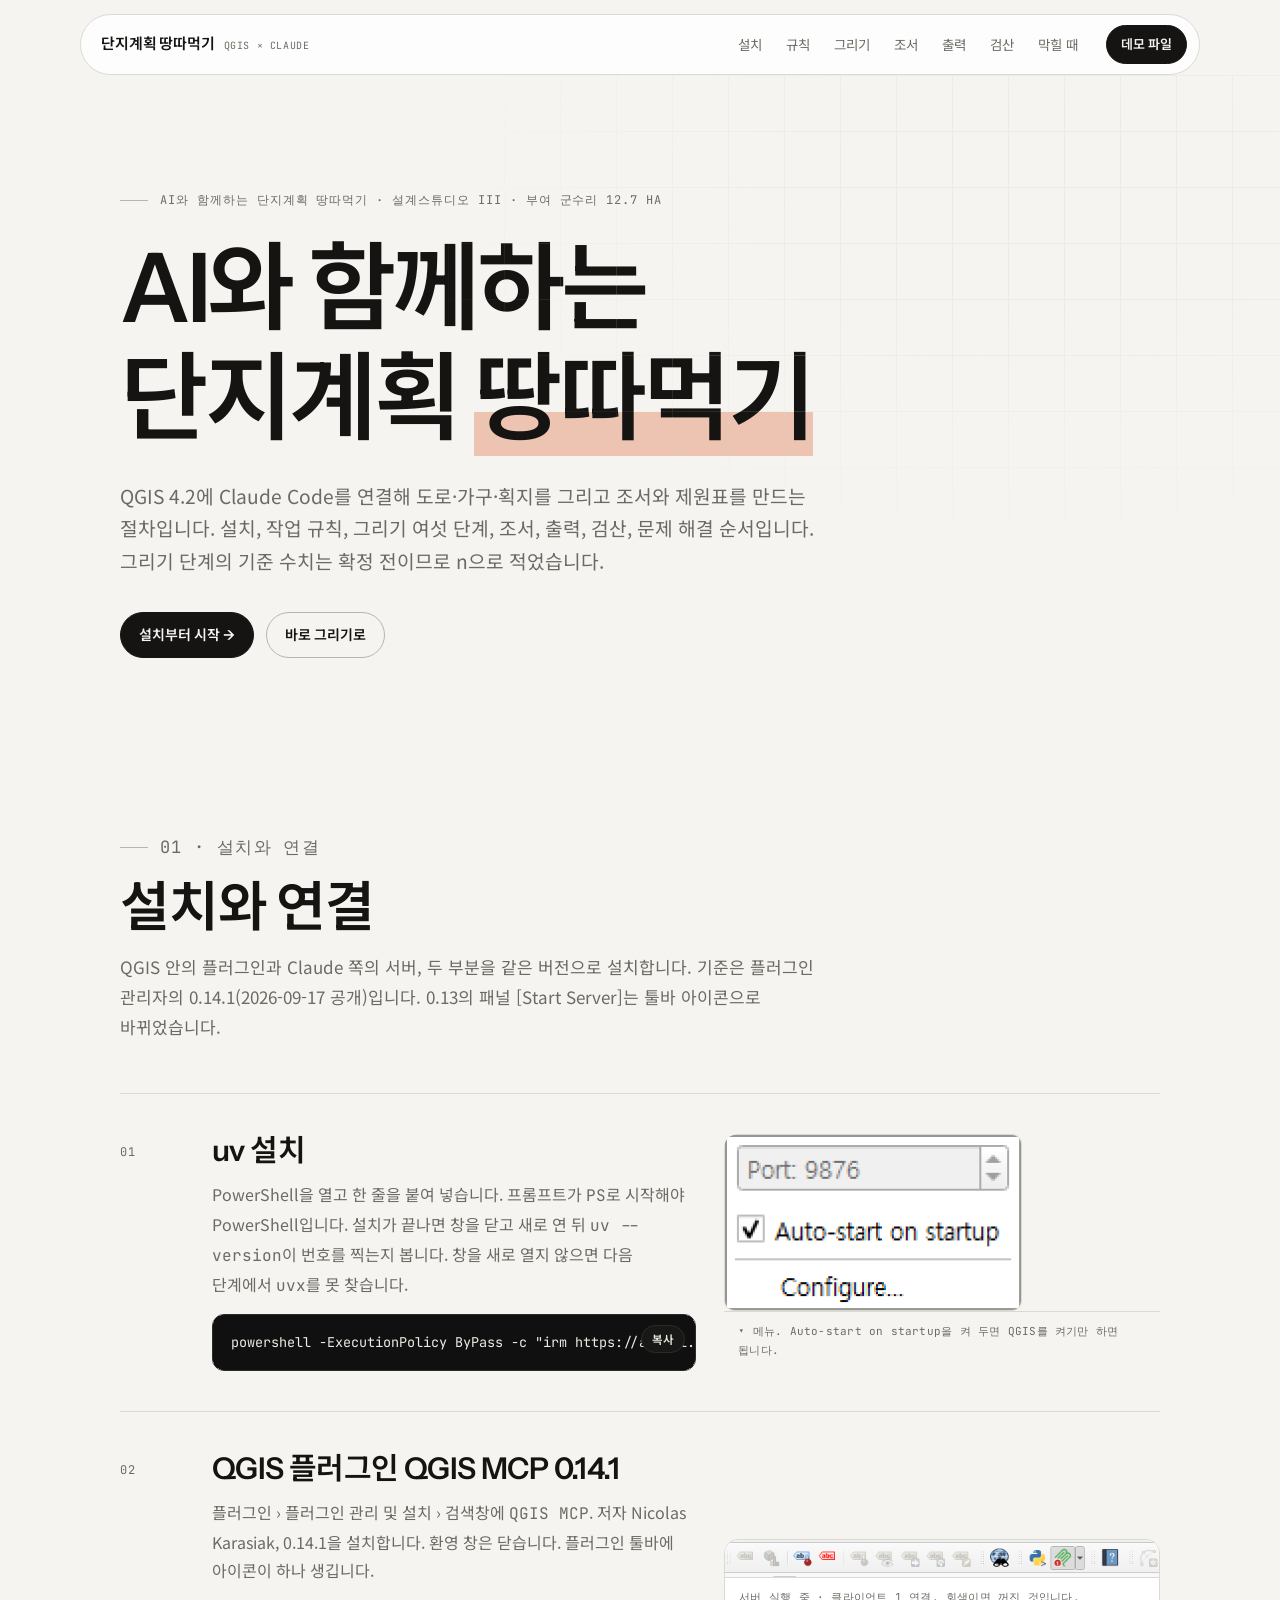
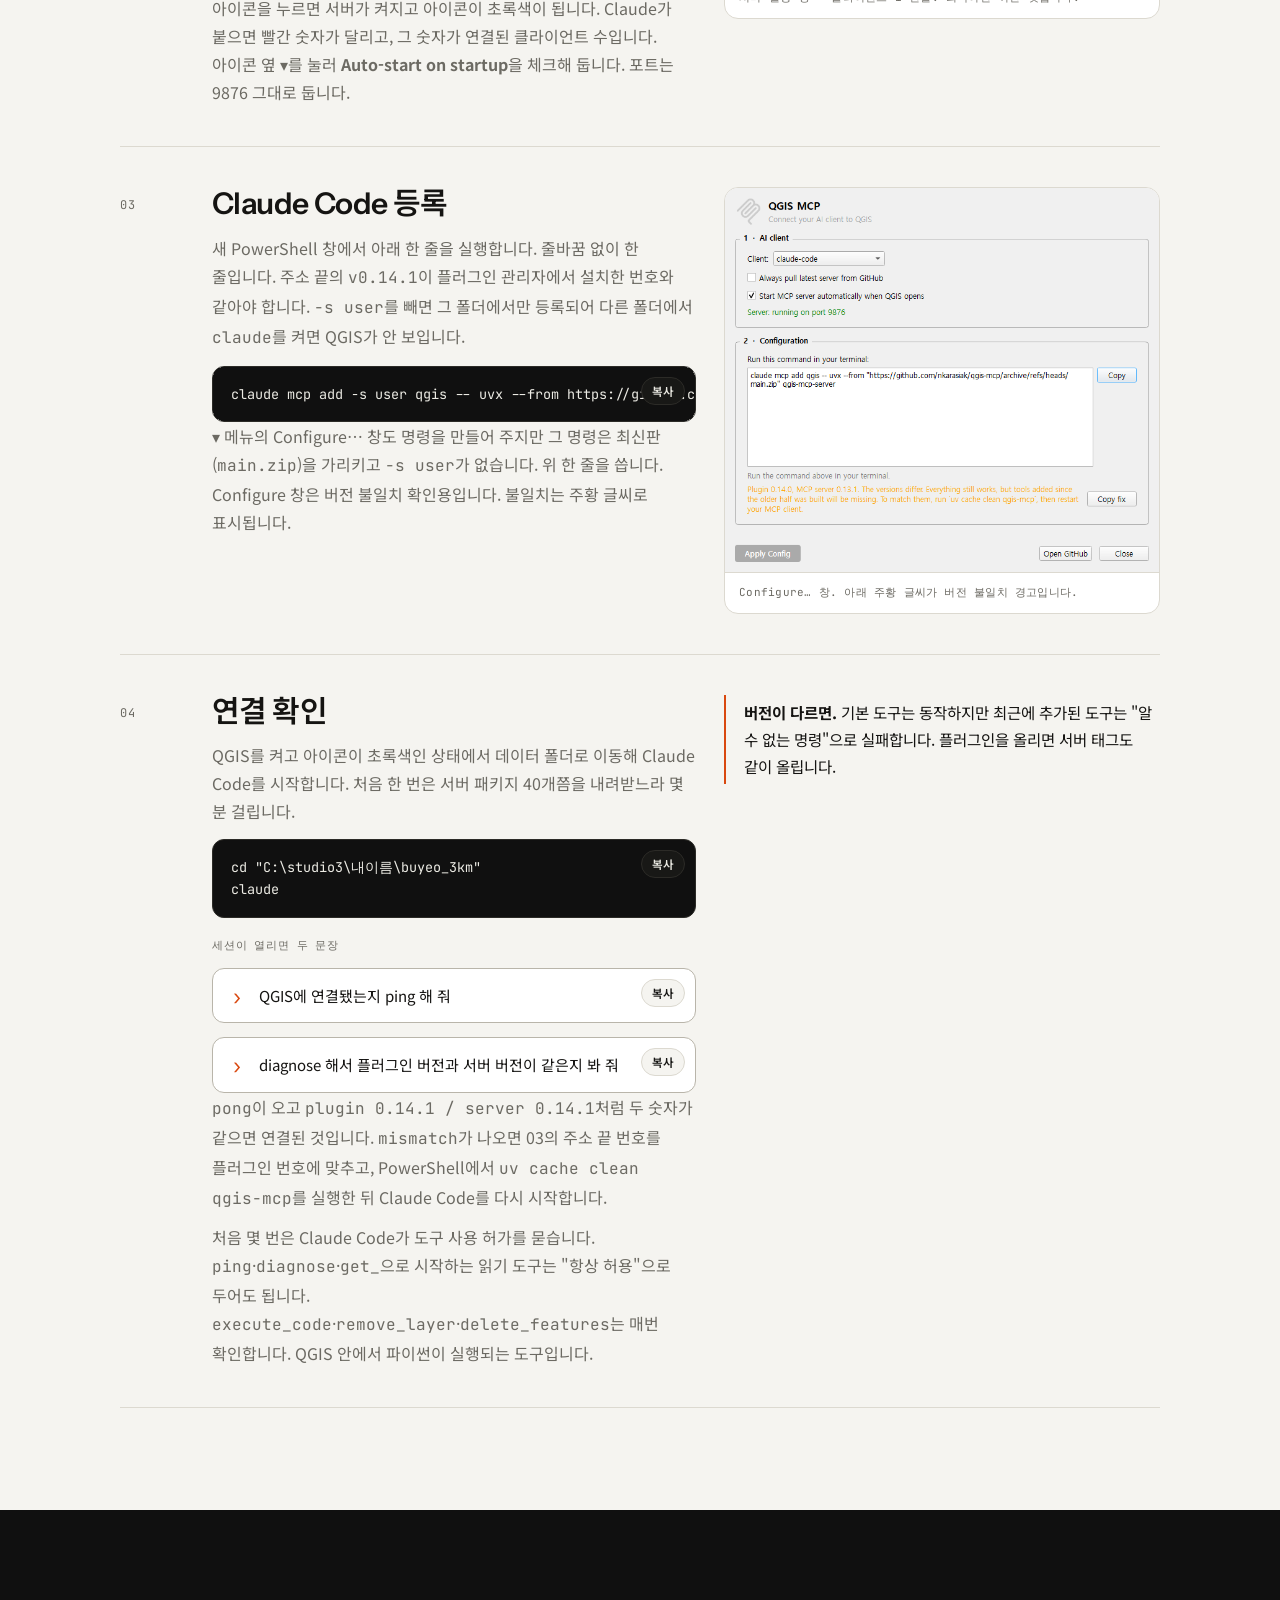
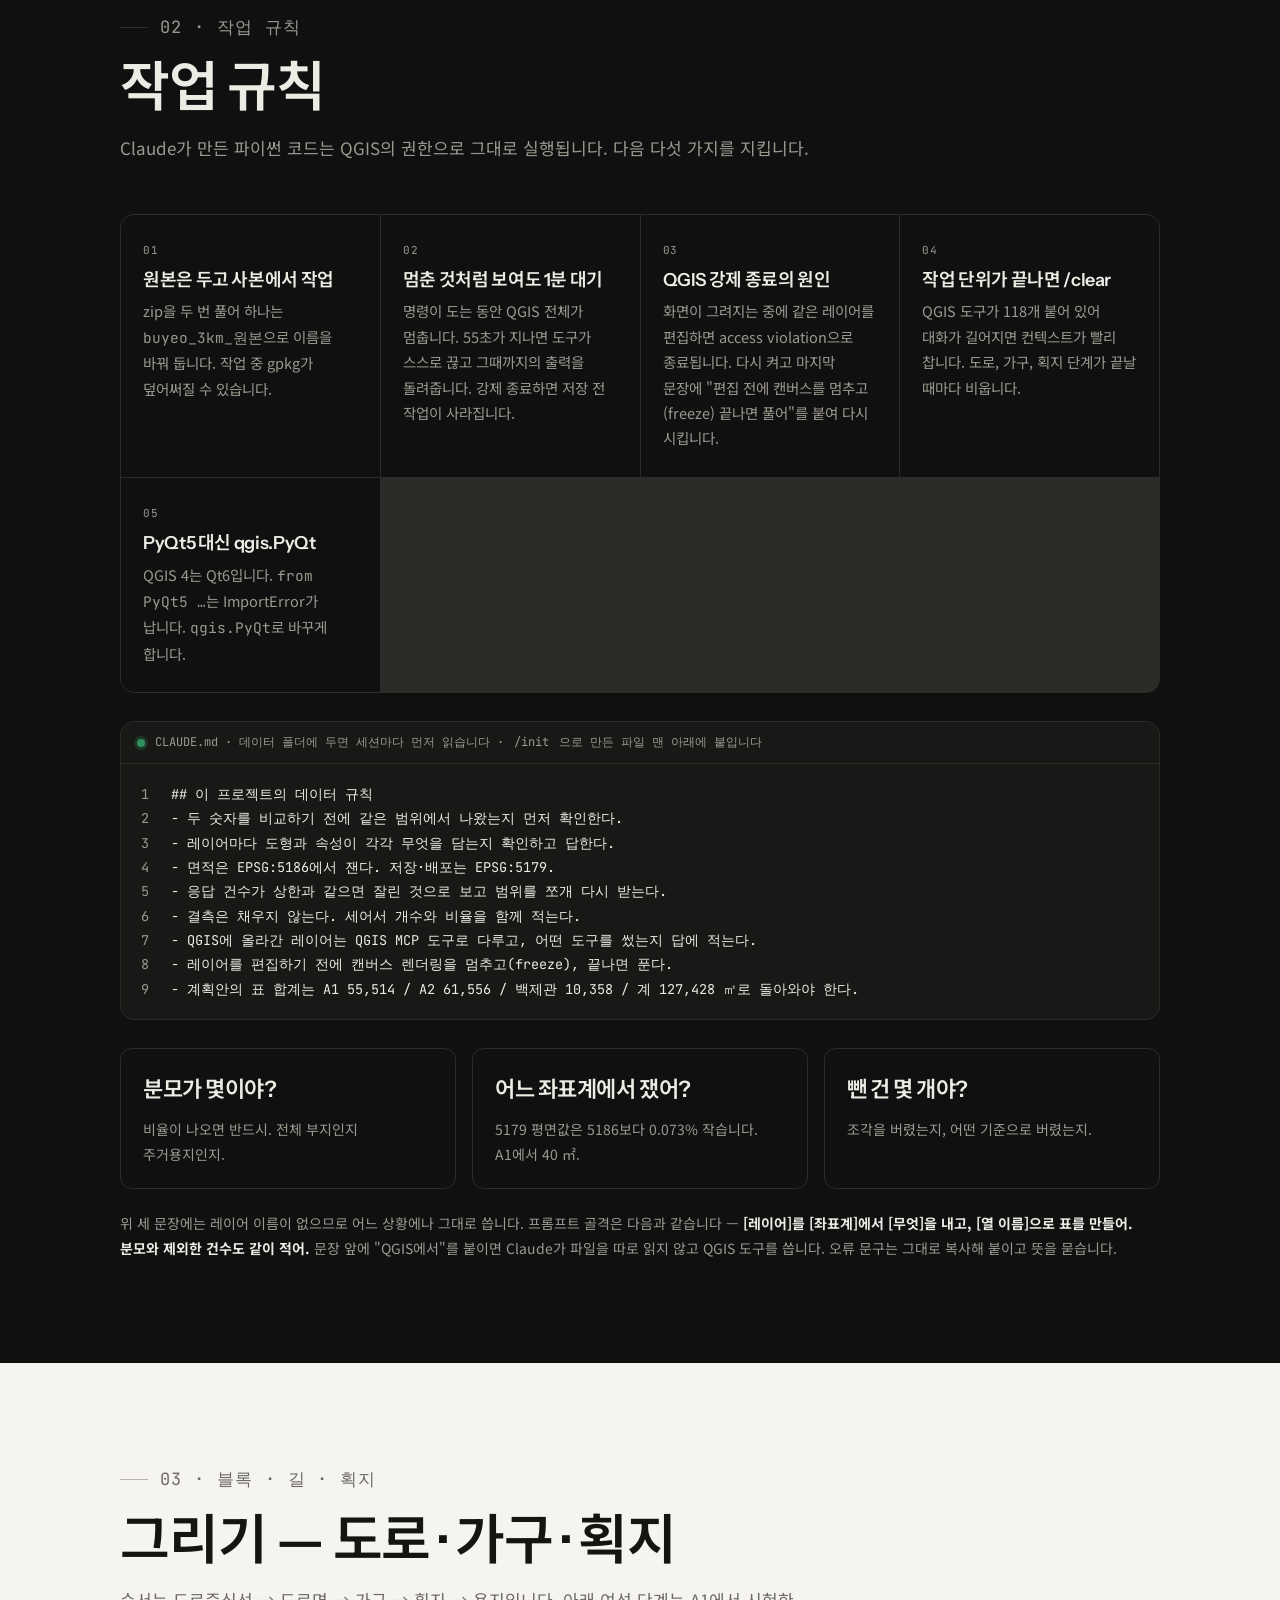
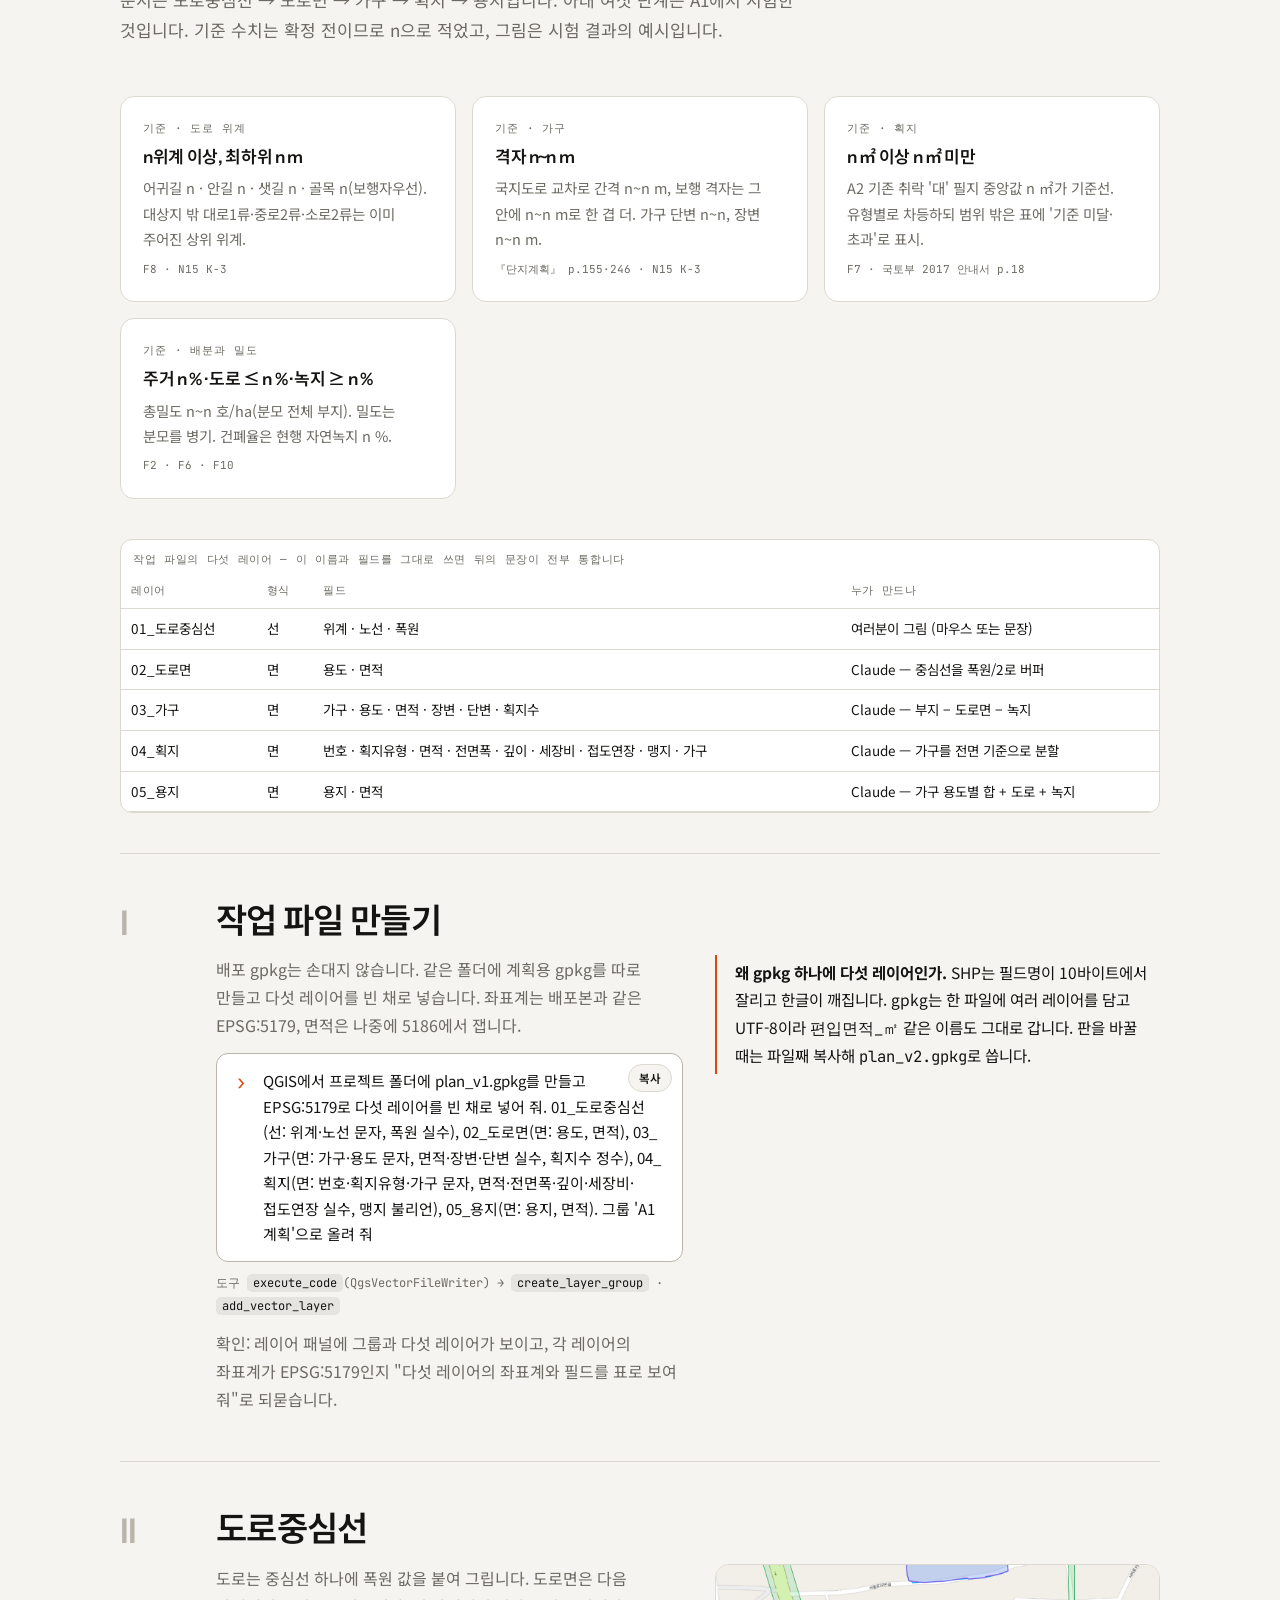
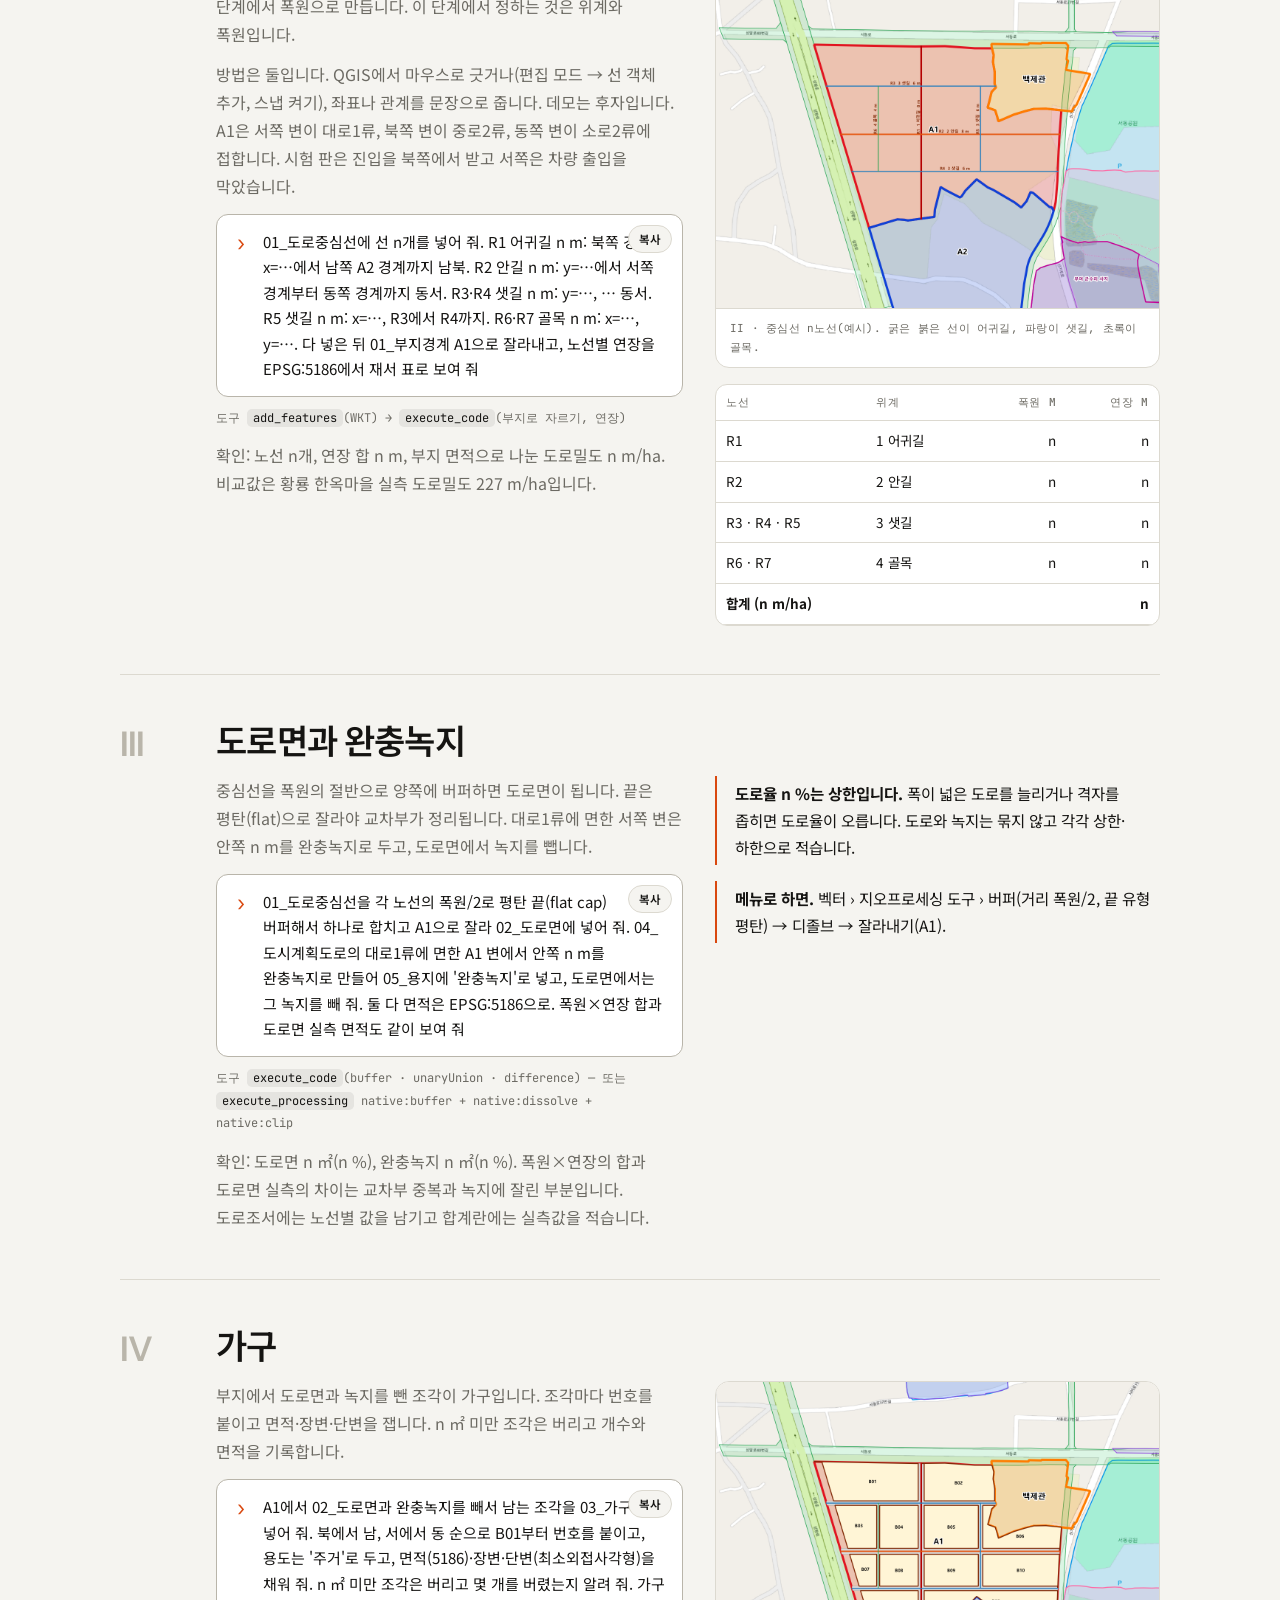
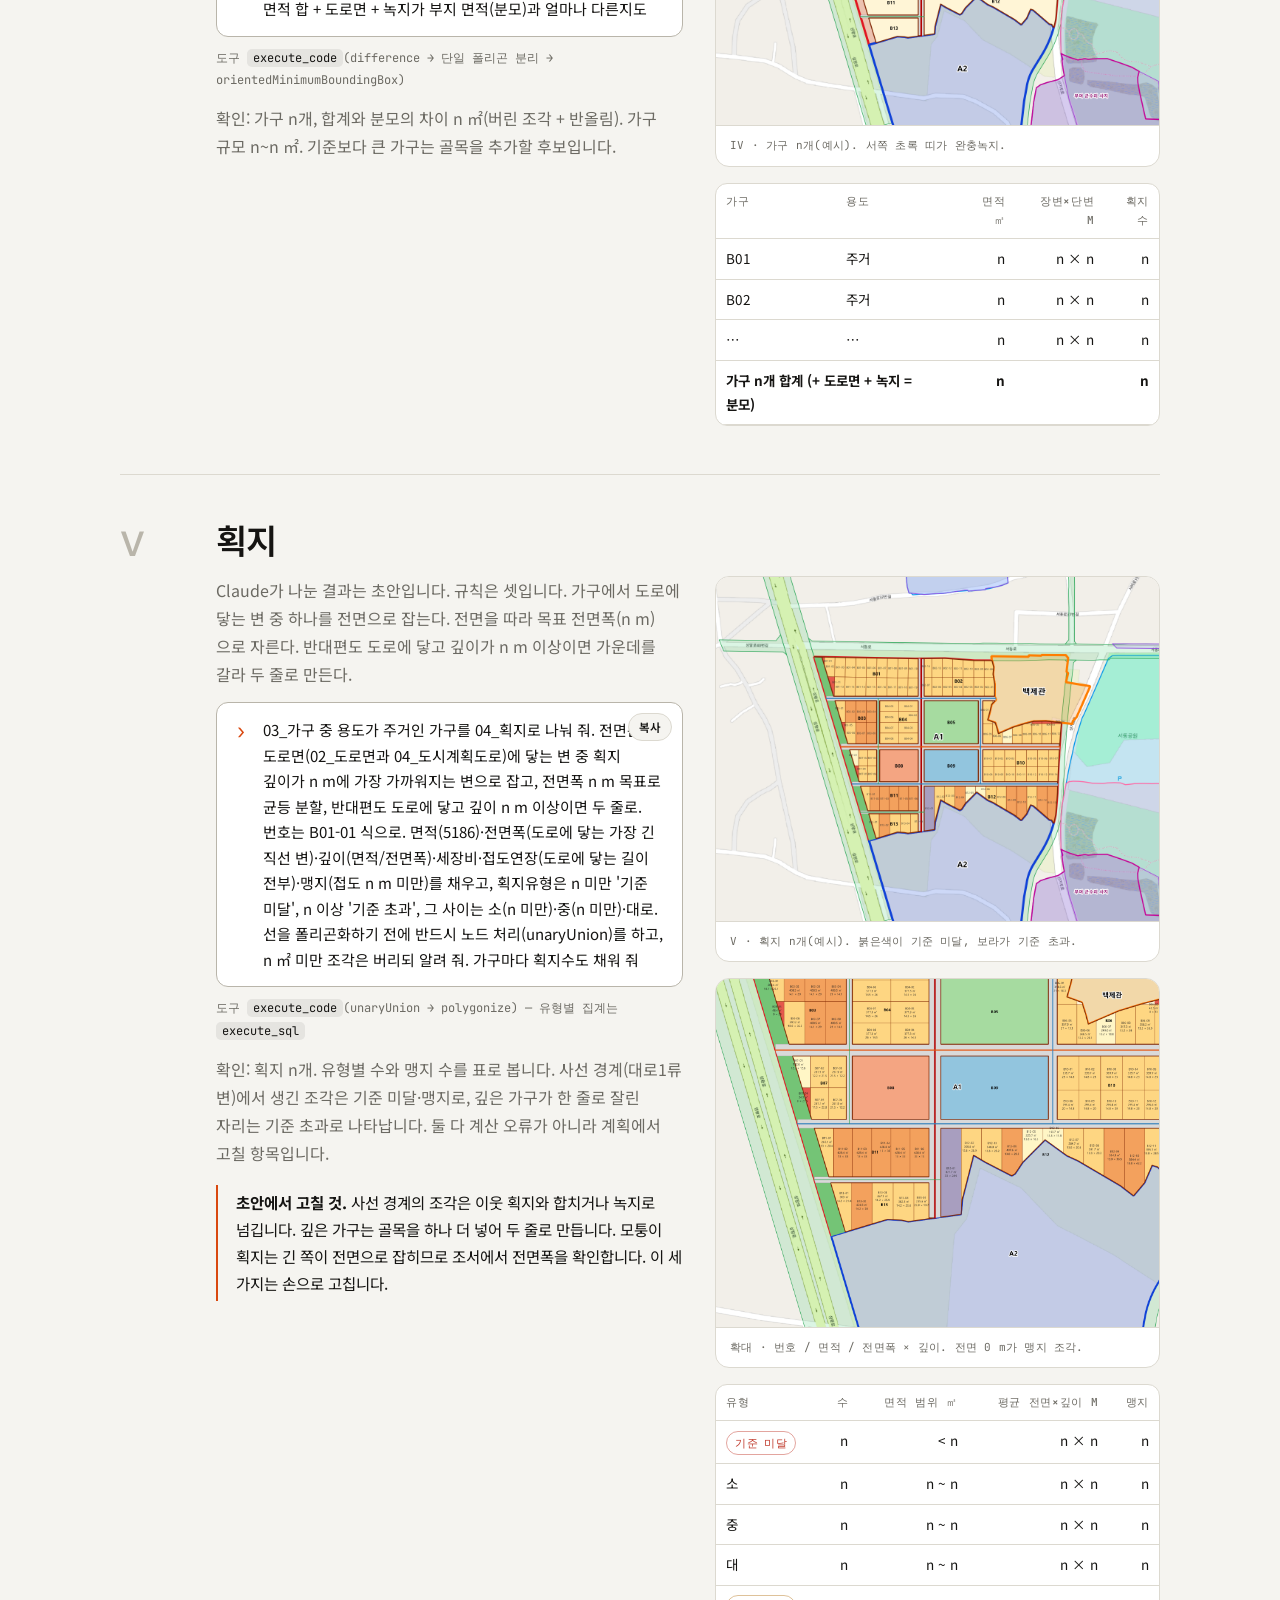
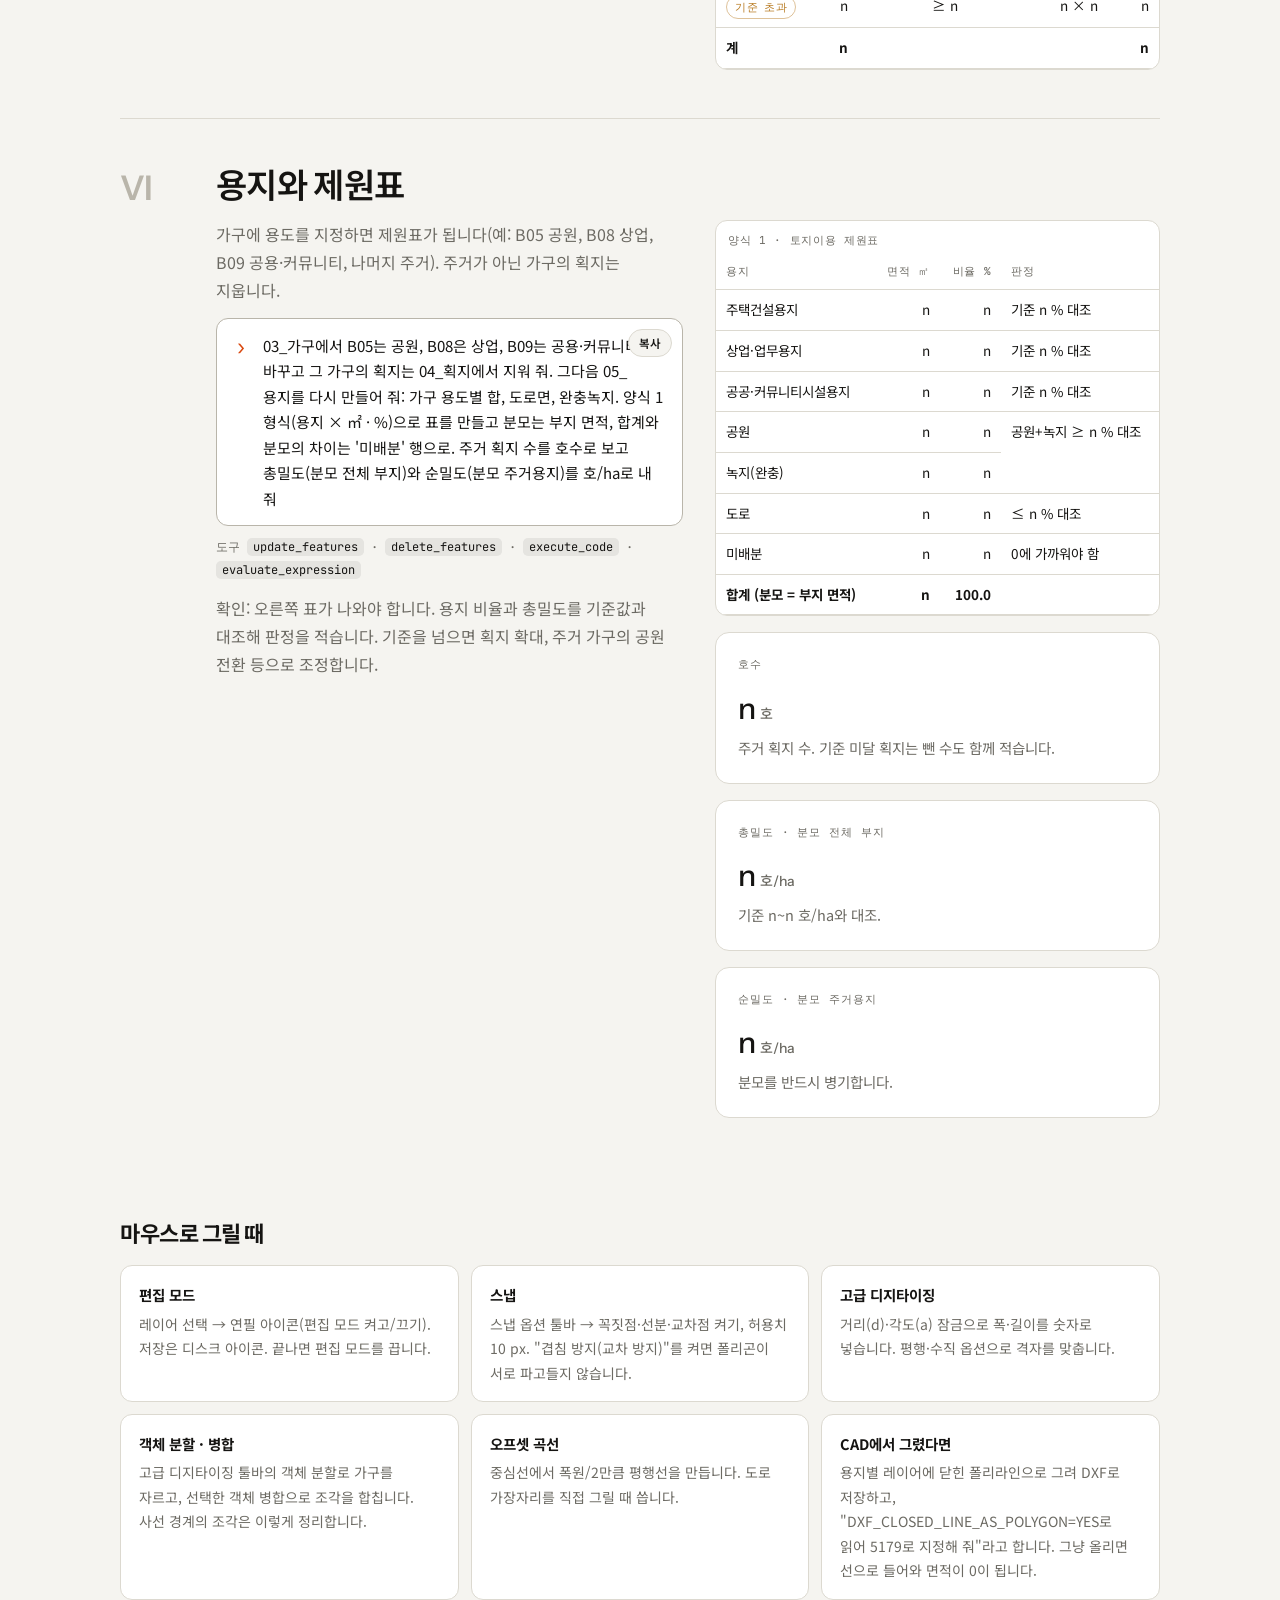
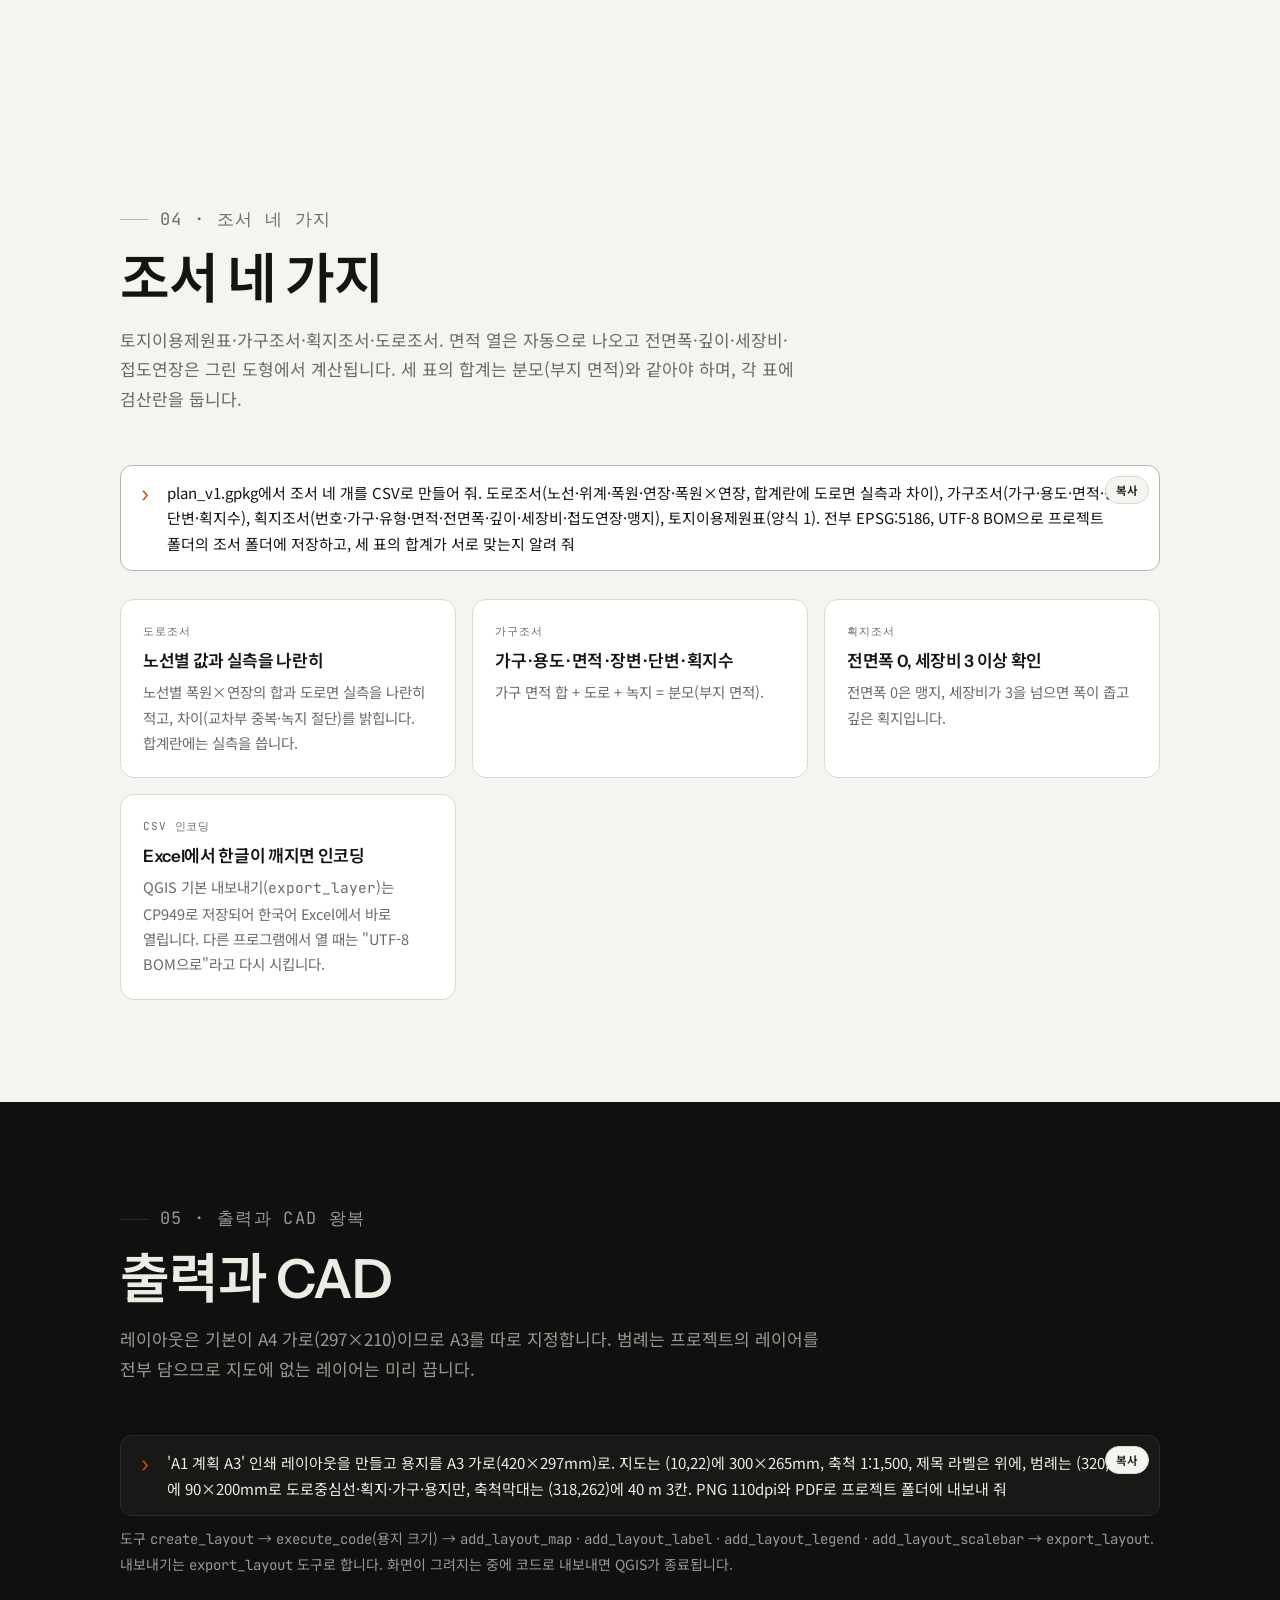
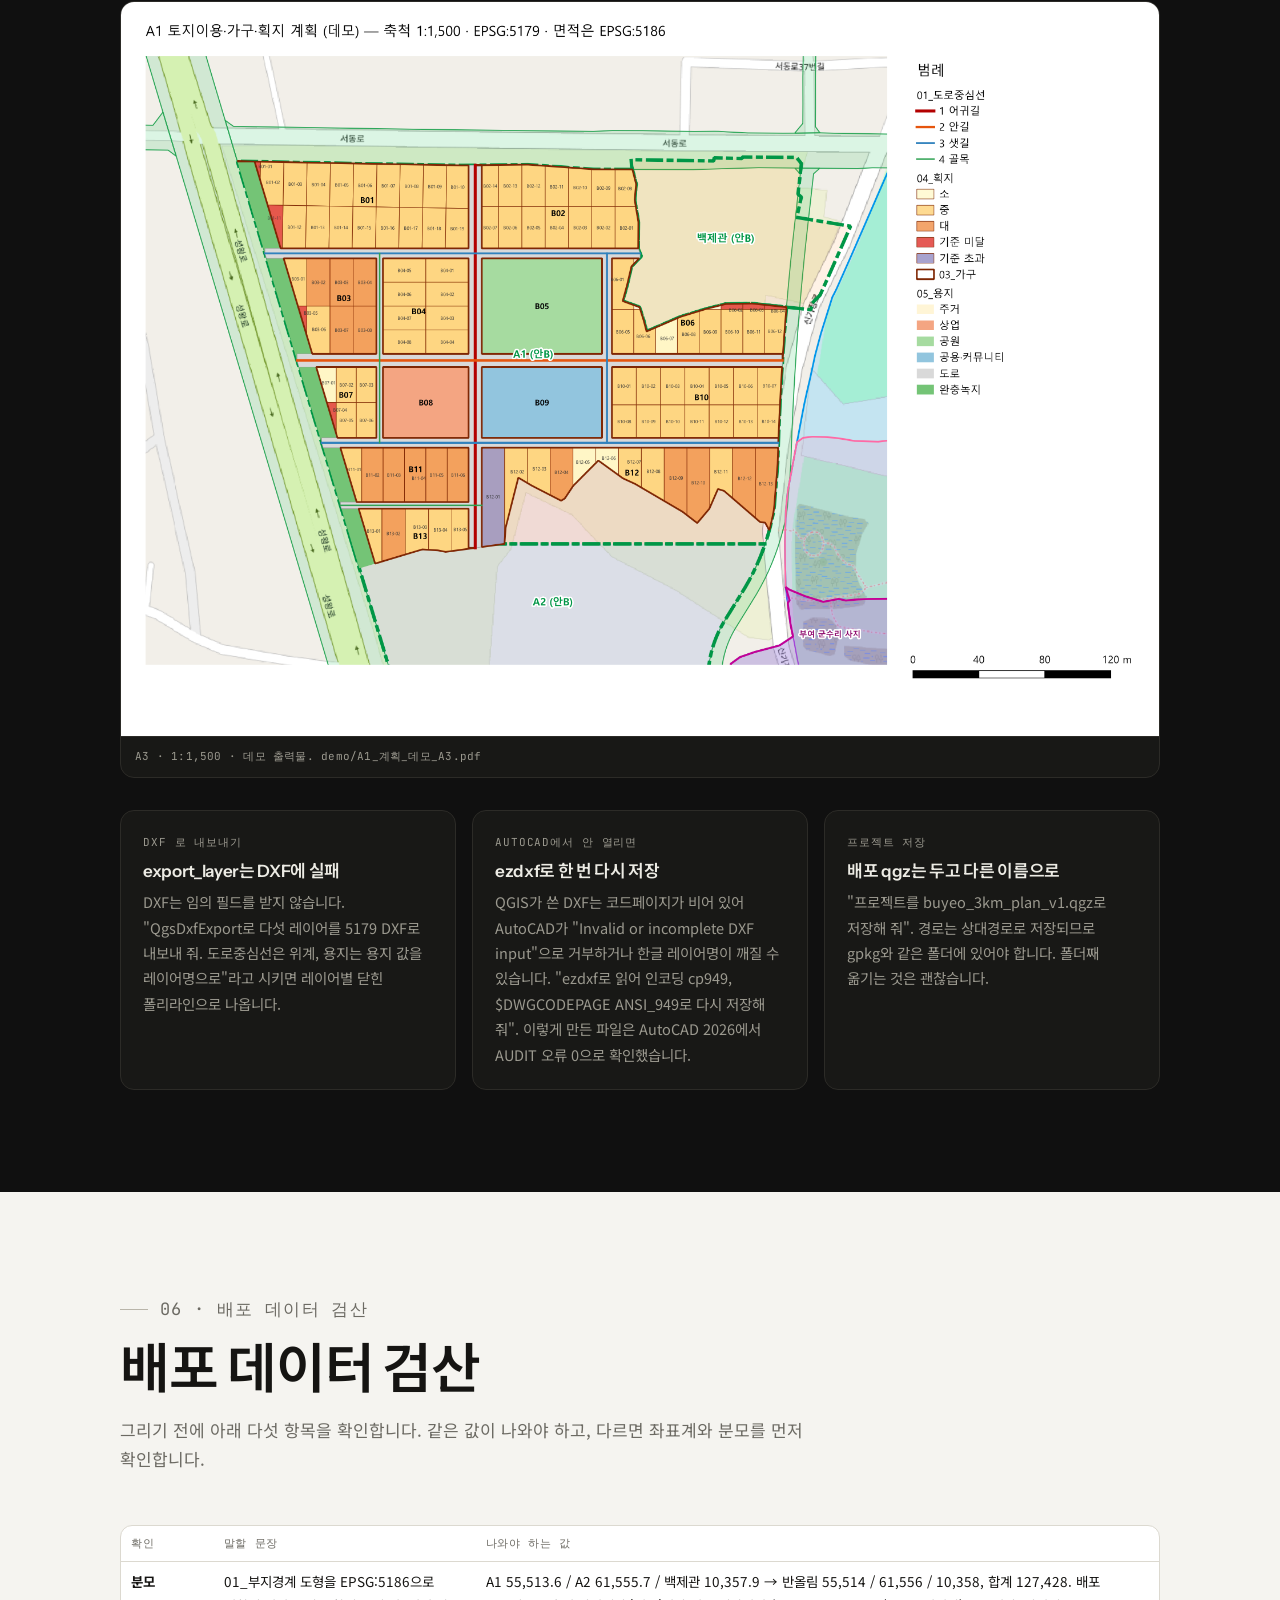
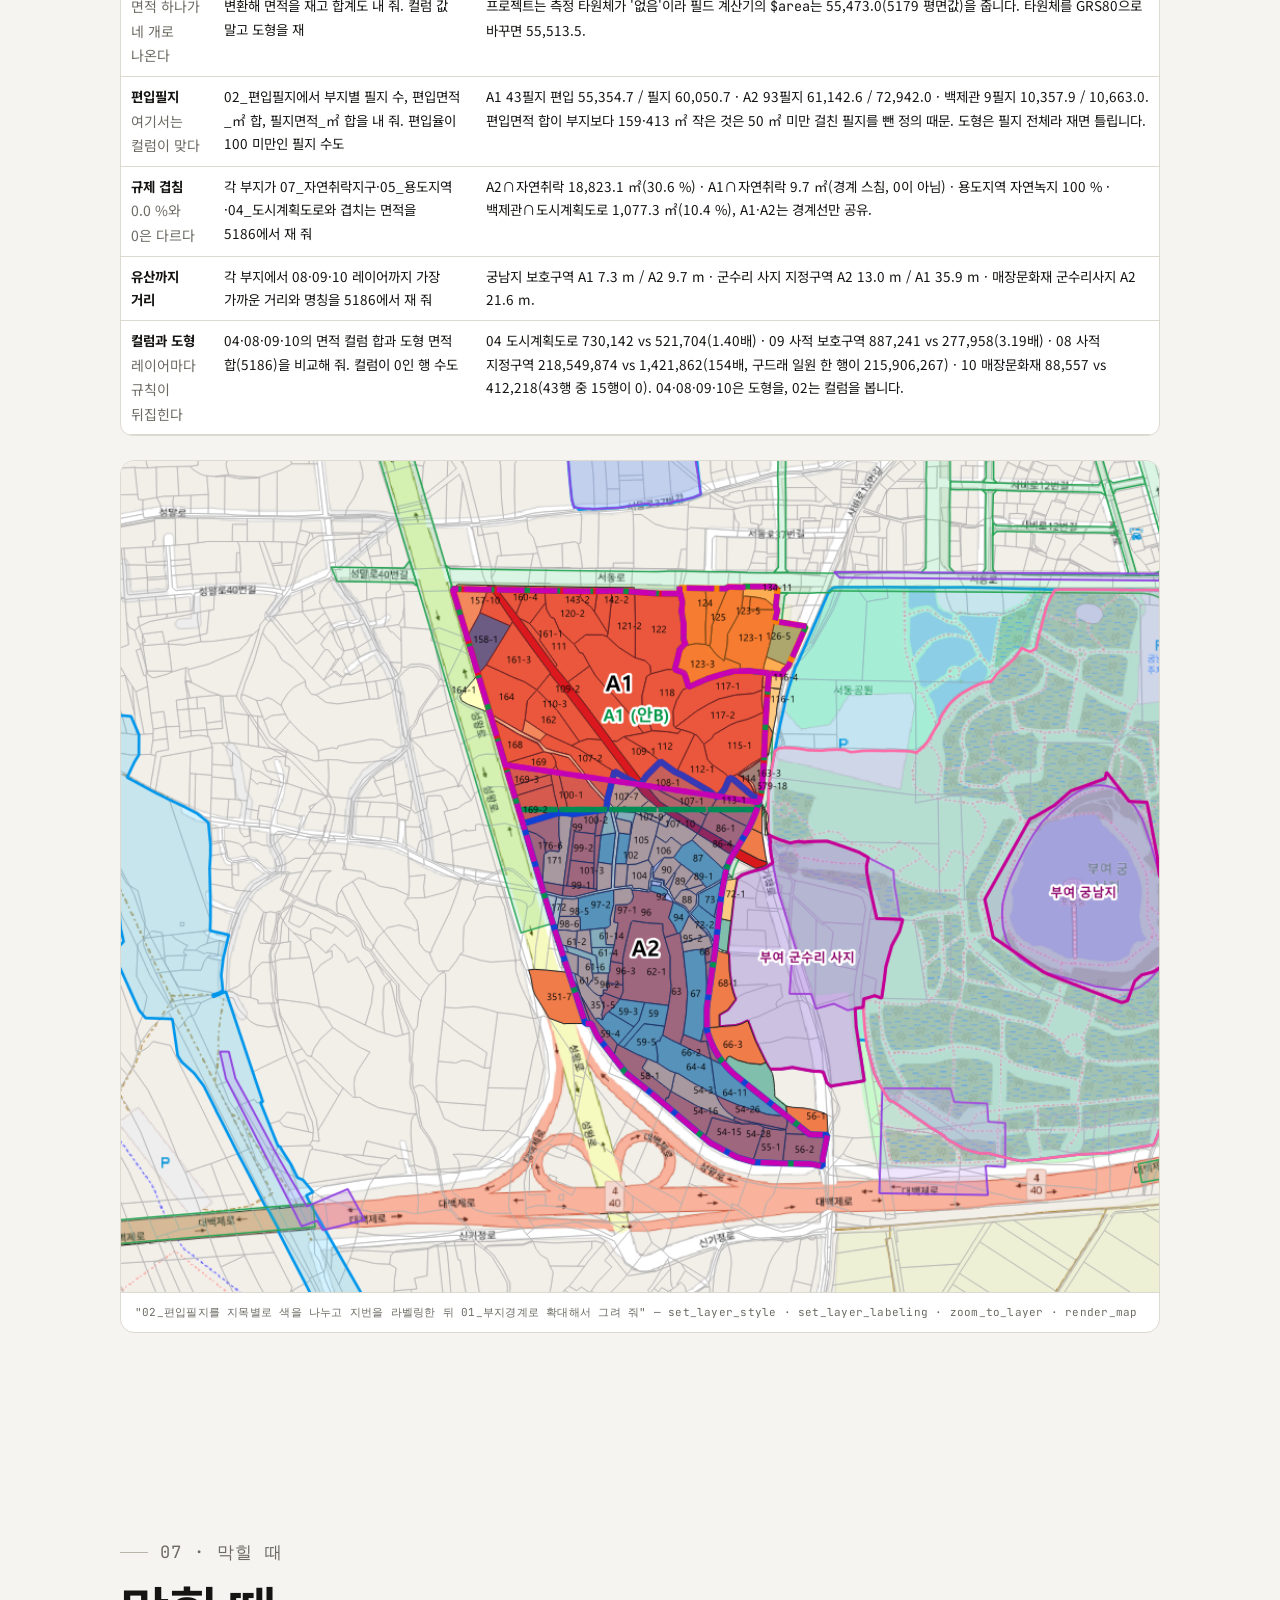
==== commit 39d1b136: "히어로 수치 타일 삭제, 그리기 절 수치를 n으로, 제출물 절 삭제 Co-Authored-By: Claude Opus 5 <noreply@anthropic.com>" ====
--- a/index.html
+++ b/index.html
@@ -196,7 +196,7 @@
   <div class="nav-inner">
     <a class="brand" href="#top">단지계획 땅따먹기 <small>QGIS × CLAUDE</small></a>
     <div class="nav-links">
-      <a href="#install">설치</a><a href="#rules">규칙</a><a href="#draw">그리기</a><a href="#tables">조서</a><a href="#export">출력</a><a href="#check">검산</a><a href="#trouble">막힐 때</a><a href="#submit">제출</a>
+      <a href="#install">설치</a><a href="#rules">규칙</a><a href="#draw">그리기</a><a href="#tables">조서</a><a href="#export">출력</a><a href="#check">검산</a><a href="#trouble">막힐 때</a>
     </div>
     <a class="btn small" href="demo/">데모 파일</a>
   </div>
@@ -207,16 +207,10 @@
   <div class="wrap">
     <p class="eyebrow">AI와 함께하는 단지계획 땅따먹기 · 설계스튜디오 III · 부여 군수리 12.7 ha</p>
     <h1>AI와 함께하는<br>단지계획 <em>땅따먹기</em></h1>
-    <p class="lead">QGIS 4.2에 Claude Code를 연결해 도로·가구·획지를 그리고 조서와 제원표를 만드는 절차입니다. 설치, 작업 규칙, 그리기 여섯 단계, 조서, 출력, 검산, 문제 해결, 제출물 순서입니다. 수치는 A1 부지에서 실제로 실행한 결과입니다.</p>
+    <p class="lead">QGIS 4.2에 Claude Code를 연결해 도로·가구·획지를 그리고 조서와 제원표를 만드는 절차입니다. 설치, 작업 규칙, 그리기 여섯 단계, 조서, 출력, 검산, 문제 해결 순서입니다. 그리기 단계의 기준 수치는 확정 전이므로 n으로 적었습니다.</p>
     <div class="cta">
       <a class="btn" href="#install">설치부터 시작 →</a>
       <a class="btn ghost" href="#draw">바로 그리기로</a>
-    </div>
-    <div class="stats" aria-label="이 매뉴얼의 숫자">
-      <div class="stat"><b>118</b><span>QGIS를 움직이는 도구 수</span><small>QGIS MCP 0.14.1</small></div>
-      <div class="stat"><b>1,348 m</b><span>도로 7노선, 4위계</span><small>A1 데모</small></div>
-      <div class="stat"><b>13 · 105</b><span>가구와 획지</span><small>A1 데모</small></div>
-      <div class="stat"><b>55,514 ㎡</b><span>A1 분모(표 합계의 기준)</span><small>학기 고정값 F1</small></div>
     </div>
   </div>
 </header>
@@ -328,14 +322,14 @@
     <div class="sec-head">
       <p class="eyebrow">03 · 블록 · 길 · 획지</p>
       <h2>그리기 — 도로 · 가구 · 획지</h2>
-      <p>순서는 도로중심선 → 도로면 → 가구 → 획지 → 용지입니다. 아래 여섯 단계는 A1(5.551 ha)에서 실행한 것이고 그림과 표가 그 결과입니다. 안은 달라도 단계와 검산 항목은 같습니다.</p>
+      <p>순서는 도로중심선 → 도로면 → 가구 → 획지 → 용지입니다. 아래 여섯 단계는 A1에서 시험한 것입니다. 기준 수치는 확정 전이므로 n으로 적었고, 그림은 시험 결과의 예시입니다.</p>
     </div>
 
     <div class="cards" style="margin-bottom:40px">
-      <div class="card"><div class="k">기준 · 도로 위계</div><h4>4위계 이상, 최하위 6 m</h4><p>어귀길 8~10 · 안길 8 · 샛길 6 · 골목 4.2(보행자우선). 4 m를 차로로 쓰면 일방통행임을 명시. 대상지 밖 대로1류·중로2류·소로2류는 이미 주어진 상위 2위계.</p><p class="mono" style="font-size:11px;margin-top:8px">F8 · N15 K-3</p></div>
-      <div class="card"><div class="k">기준 · 가구</div><h4>격자 80~100 m</h4><p>국지도로 교차로 간격 30~100 m, 보행 격자는 그 안에 50~70 m로 한 겹 더. 가구 단변 30~50, 장변 90~130 m 계열.</p><p class="mono" style="font-size:11px;margin-top:8px">『단지계획』 p.155·246 · N15 K-3</p></div>
-      <div class="card"><div class="k">기준 · 획지</div><h4>140 ㎡ 이상 660 ㎡ 미만</h4><p>A2 기존 취락 '대' 34필지 중앙값 396 ㎡가 기준선. 유형별로 차등하되 범위 밖은 표에 '기준 미달·초과'로 표시.</p><p class="mono" style="font-size:11px;margin-top:8px">F7 · 국토부 2017 안내서 p.18</p></div>
-      <div class="card"><div class="k">기준 · 배분과 밀도</div><h4>주거 55 % · 도로 ≤ 22 % · 녹지 ≥ 13 %</h4><p>총밀도 11~17 호/ha(분모 전체 부지), 140~210호. 밀도는 반드시 분모를 병기. 건폐율은 현행 자연녹지 20 %.</p><p class="mono" style="font-size:11px;margin-top:8px">F2 · F6 · F10</p></div>
+      <div class="card"><div class="k">기준 · 도로 위계</div><h4>n위계 이상, 최하위 n m</h4><p>어귀길 n · 안길 n · 샛길 n · 골목 n(보행자우선). 대상지 밖 대로1류·중로2류·소로2류는 이미 주어진 상위 위계.</p><p class="mono" style="font-size:11px;margin-top:8px">F8 · N15 K-3</p></div>
+      <div class="card"><div class="k">기준 · 가구</div><h4>격자 n~n m</h4><p>국지도로 교차로 간격 n~n m, 보행 격자는 그 안에 n~n m로 한 겹 더. 가구 단변 n~n, 장변 n~n m.</p><p class="mono" style="font-size:11px;margin-top:8px">『단지계획』 p.155·246 · N15 K-3</p></div>
+      <div class="card"><div class="k">기준 · 획지</div><h4>n ㎡ 이상 n ㎡ 미만</h4><p>A2 기존 취락 '대' 필지 중앙값 n ㎡가 기준선. 유형별로 차등하되 범위 밖은 표에 '기준 미달·초과'로 표시.</p><p class="mono" style="font-size:11px;margin-top:8px">F7 · 국토부 2017 안내서 p.18</p></div>
+      <div class="card"><div class="k">기준 · 배분과 밀도</div><h4>주거 n % · 도로 ≤ n % · 녹지 ≥ n %</h4><p>총밀도 n~n 호/ha(분모 전체 부지). 밀도는 분모를 병기. 건폐율은 현행 자연녹지 n %.</p><p class="mono" style="font-size:11px;margin-top:8px">F2 · F6 · F10</p></div>
     </div>
 
     <div class="tbl" style="margin-bottom:40px">
@@ -381,21 +375,21 @@
           <div class="body">
             <div class="text">
               <p>도로는 중심선 하나에 폭원 값을 붙여 그립니다. 도로면은 다음 단계에서 폭원으로 만듭니다. 이 단계에서 정하는 것은 위계와 폭원입니다.</p>
-              <p>방법은 둘입니다. QGIS에서 마우스로 긋거나(편집 모드 → 선 객체 추가, 스냅 켜기), 좌표나 관계를 문장으로 줍니다. 데모는 후자입니다. A1은 서쪽 변이 대로1류(259 m), 북쪽 변이 중로2류(241 m), 동쪽 변이 소로2류(137 m)입니다. 진입은 북쪽에서 받고 서쪽은 차량 출입을 막았습니다.</p>
-              <div class="say"><button class="copy" data-copy>복사</button>01_도로중심선에 선 일곱 개를 넣어 줘. R1 어귀길 8m: 북쪽 경계 x=946690에서 남쪽 A2 경계까지 남북. R2 안길 8m: y=1808400에서 서쪽 경계부터 동쪽 경계까지 동서. R3·R4 샛길 6m: y=1808465, 1808350 동서. R5 샛길 6m: x=946770, R3에서 R4까지. R6 골목 4m: x=946632, R3에서 R4까지. R7 골목 4m: y=1808312, 서쪽 경계에서 R1까지. 다 넣은 뒤 01_부지경계 A1으로 잘라내고, 노선별 연장을 EPSG:5186에서 재서 표로 보여 줘</div>
+              <p>방법은 둘입니다. QGIS에서 마우스로 긋거나(편집 모드 → 선 객체 추가, 스냅 켜기), 좌표나 관계를 문장으로 줍니다. 데모는 후자입니다. A1은 서쪽 변이 대로1류, 북쪽 변이 중로2류, 동쪽 변이 소로2류에 접합니다. 시험 판은 진입을 북쪽에서 받고 서쪽은 차량 출입을 막았습니다.</p>
+              <div class="say"><button class="copy" data-copy>복사</button>01_도로중심선에 선 n개를 넣어 줘. R1 어귀길 n m: 북쪽 경계 x=…에서 남쪽 A2 경계까지 남북. R2 안길 n m: y=…에서 서쪽 경계부터 동쪽 경계까지 동서. R3·R4 샛길 n m: y=…, … 동서. R5 샛길 n m: x=…, R3에서 R4까지. R6·R7 골목 n m: x=…, y=…. 다 넣은 뒤 01_부지경계 A1으로 잘라내고, 노선별 연장을 EPSG:5186에서 재서 표로 보여 줘</div>
               <p class="tools">도구 <code>add_features</code>(WKT) → <code>execute_code</code>(부지로 자르기, 연장)</p>
-              <p>확인: 노선 7개, 연장 합 1,348 m, 5.551 ha 기준 243 m/ha. 비교값은 황룡 한옥마을 실측 도로밀도 227 m/ha입니다.</p>
+              <p>확인: 노선 n개, 연장 합 n m, 부지 면적으로 나눈 도로밀도 n m/ha. 비교값은 황룡 한옥마을 실측 도로밀도 227 m/ha입니다.</p>
             </div>
             <div class="side">
-              <div class="fig"><figure><img src="img/step1_centerlines.png" alt="A1 부지 위에 도로중심선 7개. R1 어귀길이 남북으로, R2·R3·R4가 동서로, R5·R6 샛길과 골목이 남북으로 그어져 있다" width="1200" height="930" loading="lazy"><figcaption>II · 중심선 7노선. 굵은 붉은 선이 어귀길, 파랑이 샛길, 초록이 골목.</figcaption></figure></div>
+              <div class="fig"><figure><img src="img/step1_centerlines.png" alt="A1 부지 위에 그은 도로중심선. 어귀길이 남북으로, 안길과 샛길이 동서로, 샛길과 골목이 남북으로 그어져 있다" width="1200" height="930" loading="lazy"><figcaption>II · 중심선 n노선(예시). 굵은 붉은 선이 어귀길, 파랑이 샛길, 초록이 골목.</figcaption></figure></div>
               <div class="tbl"><table>
-                <thead><tr><th>노선</th><th>위계</th><th class="n">폭원</th><th class="n">연장 m</th></tr></thead>
+                <thead><tr><th>노선</th><th>위계</th><th class="n">폭원 m</th><th class="n">연장 m</th></tr></thead>
                 <tbody>
-                  <tr><td>R1</td><td>1 어귀길</td><td class="n">8</td><td class="n">232.4</td></tr>
-                  <tr><td>R2</td><td>2 안길</td><td class="n">8</td><td class="n">294.8</td></tr>
-                  <tr><td>R3 · R4 · R5</td><td>3 샛길</td><td class="n">6</td><td class="n">227.8 · 277.3 · 115.0</td></tr>
-                  <tr><td>R6 · R7</td><td>4 골목</td><td class="n">4</td><td class="n">115.0 · 85.8</td></tr>
-                  <tr class="total"><td colspan="3">합계 (243 m/ha)</td><td class="n">1,348.3</td></tr>
+                  <tr><td>R1</td><td>1 어귀길</td><td class="n">n</td><td class="n">n</td></tr>
+                  <tr><td>R2</td><td>2 안길</td><td class="n">n</td><td class="n">n</td></tr>
+                  <tr><td>R3 · R4 · R5</td><td>3 샛길</td><td class="n">n</td><td class="n">n</td></tr>
+                  <tr><td>R6 · R7</td><td>4 골목</td><td class="n">n</td><td class="n">n</td></tr>
+                  <tr class="total"><td colspan="3">합계 (n m/ha)</td><td class="n">n</td></tr>
                 </tbody></table></div>
             </div>
           </div>
@@ -409,13 +403,13 @@
           <h3>도로면과 완충녹지</h3>
           <div class="body">
             <div class="text">
-              <p>중심선을 폭원의 절반으로 양쪽에 버퍼하면 도로면이 됩니다. 끝은 평탄(flat)으로 잘라야 교차부가 정리됩니다. 대로1류에 면한 서쪽 변은 안쪽 10 m를 완충녹지로 두고, 도로면에서 녹지를 뺍니다.</p>
-              <div class="say"><button class="copy" data-copy>복사</button>01_도로중심선을 각 노선의 폭원/2로 평탄 끝(flat cap) 버퍼해서 하나로 합치고 A1으로 잘라 02_도로면에 넣어 줘. 04_도시계획도로의 대로1류에 면한 A1 변에서 안쪽 10 m를 완충녹지로 만들어 05_용지에 '완충녹지'로 넣고, 도로면에서는 그 녹지를 빼 줘. 둘 다 면적은 EPSG:5186으로. 폭원×연장 합과 도로면 실측 면적도 같이 보여 줘</div>
+              <p>중심선을 폭원의 절반으로 양쪽에 버퍼하면 도로면이 됩니다. 끝은 평탄(flat)으로 잘라야 교차부가 정리됩니다. 대로1류에 면한 서쪽 변은 안쪽 n m를 완충녹지로 두고, 도로면에서 녹지를 뺍니다.</p>
+              <div class="say"><button class="copy" data-copy>복사</button>01_도로중심선을 각 노선의 폭원/2로 평탄 끝(flat cap) 버퍼해서 하나로 합치고 A1으로 잘라 02_도로면에 넣어 줘. 04_도시계획도로의 대로1류에 면한 A1 변에서 안쪽 n m를 완충녹지로 만들어 05_용지에 '완충녹지'로 넣고, 도로면에서는 그 녹지를 빼 줘. 둘 다 면적은 EPSG:5186으로. 폭원×연장 합과 도로면 실측 면적도 같이 보여 줘</div>
               <p class="tools">도구 <code>execute_code</code>(buffer · unaryUnion · difference) — 또는 <code>execute_processing</code> native:buffer + native:dissolve + native:clip</p>
-              <p>확인: 도로면 8,404.0 ㎡(15.1 %), 완충녹지 2,321.5 ㎡(4.2 %). 폭원×연장의 합 8,742.5 ㎡와 도로면 실측의 차이 338 ㎡는 교차부 중복과 녹지에 잘린 부분입니다. 도로조서에는 노선별 값을 남기고 합계란에는 실측값을 적습니다.</p>
+              <p>확인: 도로면 n ㎡(n %), 완충녹지 n ㎡(n %). 폭원×연장의 합과 도로면 실측의 차이는 교차부 중복과 녹지에 잘린 부분입니다. 도로조서에는 노선별 값을 남기고 합계란에는 실측값을 적습니다.</p>
             </div>
             <div class="side">
-              <div class="callout"><b>도로율 22 %는 상한입니다.</b> 데모의 15.1 %는 국지도로 6 m, 골목 4 m 기준입니다. 8 m 도로를 늘리거나 격자를 좁히면 20 %를 넘습니다. 도로와 녹지는 묶지 않고 각각 상한·하한으로 적습니다.</div>
+              <div class="callout"><b>도로율 n %는 상한입니다.</b> 폭이 넓은 도로를 늘리거나 격자를 좁히면 도로율이 오릅니다. 도로와 녹지는 묶지 않고 각각 상한·하한으로 적습니다.</div>
               <div class="callout"><b>메뉴로 하면.</b> 벡터 › 지오프로세싱 도구 › 버퍼(거리 폭원/2, 끝 유형 평탄) → 디졸브 → 잘라내기(A1).</div>
             </div>
           </div>
@@ -429,24 +423,20 @@
           <h3>가구</h3>
           <div class="body">
             <div class="text">
-              <p>부지에서 도로면과 녹지를 뺀 조각이 가구입니다. 조각마다 번호를 붙이고 면적·장변·단변을 잽니다. 50 ㎡ 미만 조각은 버리고 개수와 면적을 기록합니다.</p>
-              <div class="say"><button class="copy" data-copy>복사</button>A1에서 02_도로면과 완충녹지를 빼서 남는 조각을 03_가구에 넣어 줘. 북에서 남, 서에서 동 순으로 B01부터 번호를 붙이고, 용도는 '주거'로 두고, 면적(5186)·장변·단변(최소외접사각형)을 채워 줘. 50 ㎡ 미만 조각은 버리고 몇 개를 버렸는지 알려 줘. 가구 면적 합 + 도로면 + 녹지가 55,514와 얼마나 다른지도</div>
+              <p>부지에서 도로면과 녹지를 뺀 조각이 가구입니다. 조각마다 번호를 붙이고 면적·장변·단변을 잽니다. n ㎡ 미만 조각은 버리고 개수와 면적을 기록합니다.</p>
+              <div class="say"><button class="copy" data-copy>복사</button>A1에서 02_도로면과 완충녹지를 빼서 남는 조각을 03_가구에 넣어 줘. 북에서 남, 서에서 동 순으로 B01부터 번호를 붙이고, 용도는 '주거'로 두고, 면적(5186)·장변·단변(최소외접사각형)을 채워 줘. n ㎡ 미만 조각은 버리고 몇 개를 버렸는지 알려 줘. 가구 면적 합 + 도로면 + 녹지가 부지 면적(분모)과 얼마나 다른지도</div>
               <p class="tools">도구 <code>execute_code</code>(difference → 단일 폴리곤 분리 → orientedMinimumBoundingBox)</p>
-              <p>확인: 가구 13개, 합계와 분모의 차이 1.3 ㎡(버린 조각 0.8 ㎡ + 반올림). 가구 규모 1,294~6,282 ㎡. 4,000 ㎡를 넘는 가구(B01 6,282 ㎡, 141×53 m)는 골목을 추가할 후보입니다.</p>
+              <p>확인: 가구 n개, 합계와 분모의 차이 n ㎡(버린 조각 + 반올림). 가구 규모 n~n ㎡. 기준보다 큰 가구는 골목을 추가할 후보입니다.</p>
             </div>
             <div class="side">
-              <div class="fig"><figure><img src="img/step3_blocks.png" alt="도로면으로 나뉜 가구 13개, B01부터 B13까지 번호가 붙어 있고 서쪽에 완충녹지 띠가 있다" width="1200" height="930" loading="lazy"><figcaption>IV · 가구 13개. 서쪽 초록 띠가 완충녹지 10 m.</figcaption></figure></div>
+              <div class="fig"><figure><img src="img/step3_blocks.png" alt="도로면으로 나뉜 가구에 B01부터 번호가 붙어 있고 서쪽에 완충녹지 띠가 있다" width="1200" height="930" loading="lazy"><figcaption>IV · 가구 n개(예시). 서쪽 초록 띠가 완충녹지.</figcaption></figure></div>
               <div class="tbl"><table>
-                <thead><tr><th>가구</th><th class="n">면적 ㎡</th><th class="n">장변×단변 m</th><th>가구</th><th class="n">면적 ㎡</th><th class="n">장변×단변 m</th></tr></thead>
+                <thead><tr><th>가구</th><th>용도</th><th class="n">면적 ㎡</th><th class="n">장변×단변 m</th><th class="n">획지수</th></tr></thead>
                 <tbody>
-                  <tr><td>B01</td><td class="n">6,282.3</td><td class="n">141 × 53</td><td>B08</td><td class="n">2,237.6</td><td class="n">52 × 43</td></tr>
-                  <tr><td>B02</td><td class="n">4,646.8</td><td class="n">99 × 51</td><td>B09</td><td class="n">3,141.3</td><td class="n">73 × 43</td></tr>
-                  <tr><td>B03</td><td class="n">2,763.3</td><td class="n">58 × 56</td><td>B10</td><td class="n">4,395.3</td><td class="n">103 × 46</td></tr>
-                  <tr><td>B04</td><td class="n">3,018.2</td><td class="n">58 × 52</td><td>B11</td><td class="n">2,407.3</td><td class="n">78 × 33</td></tr>
-                  <tr><td>B05</td><td class="n">4,237.1</td><td class="n">73 × 58</td><td>B12</td><td class="n">5,601.5</td><td class="n">180 × 60</td></tr>
-                  <tr><td>B06</td><td class="n">3,049.2</td><td class="n">107 × 59</td><td>B13</td><td class="n">1,713.0</td><td class="n">66 × 35</td></tr>
-                  <tr><td>B07</td><td class="n">1,294.4</td><td class="n">43 × 37</td><td></td><td></td><td></td></tr>
-                  <tr class="total"><td colspan="5">가구 13개 합계</td><td class="n">44,788.5</td></tr>
+                  <tr><td>B01</td><td>주거</td><td class="n">n</td><td class="n">n × n</td><td class="n">n</td></tr>
+                  <tr><td>B02</td><td>주거</td><td class="n">n</td><td class="n">n × n</td><td class="n">n</td></tr>
+                  <tr><td>…</td><td>…</td><td class="n">n</td><td class="n">n × n</td><td class="n">n</td></tr>
+                  <tr class="total"><td colspan="2">가구 n개 합계 (+ 도로면 + 녹지 = 분모)</td><td class="n">n</td><td></td><td class="n">n</td></tr>
                 </tbody></table></div>
             </div>
           </div>
@@ -460,24 +450,24 @@
           <h3>획지</h3>
           <div class="body">
             <div class="text">
-              <p>Claude가 나눈 결과는 초안입니다. 규칙은 셋입니다. 가구에서 도로에 닿는 변 중 하나를 전면으로 잡는다. 전면을 따라 목표 전면폭(14 m)으로 자른다. 반대편도 도로에 닿고 깊이가 40 m 이상이면 가운데를 갈라 두 줄로 만든다.</p>
-              <div class="say"><button class="copy" data-copy>복사</button>03_가구 중 용도가 주거인 가구를 04_획지로 나눠 줘. 전면은 도로면(02_도로면과 04_도시계획도로)에 닿는 변 중 획지 깊이가 25 m에 가장 가까워지는 변으로 잡고, 전면폭 14 m 목표로 균등 분할, 반대편도 도로에 닿고 깊이 40 m 이상이면 두 줄로. 번호는 B01-01 식으로. 면적(5186)·전면폭(도로에 닿는 가장 긴 직선 변)·깊이(면적/전면폭)·세장비·접도연장(도로에 닿는 길이 전부)·맹지(접도 1 m 미만)를 채우고, 획지유형은 140 미만 '기준 미달', 660 이상 '기준 초과', 그 사이는 소(250 미만)·중(400 미만)·대로. 선을 폴리곤화하기 전에 반드시 노드 처리(unaryUnion)를 하고, 20 ㎡ 미만 조각은 버리되 알려 줘. 가구마다 획지수도 채워 줘</div>
+              <p>Claude가 나눈 결과는 초안입니다. 규칙은 셋입니다. 가구에서 도로에 닿는 변 중 하나를 전면으로 잡는다. 전면을 따라 목표 전면폭(n m)으로 자른다. 반대편도 도로에 닿고 깊이가 n m 이상이면 가운데를 갈라 두 줄로 만든다.</p>
+              <div class="say"><button class="copy" data-copy>복사</button>03_가구 중 용도가 주거인 가구를 04_획지로 나눠 줘. 전면은 도로면(02_도로면과 04_도시계획도로)에 닿는 변 중 획지 깊이가 n m에 가장 가까워지는 변으로 잡고, 전면폭 n m 목표로 균등 분할, 반대편도 도로에 닿고 깊이 n m 이상이면 두 줄로. 번호는 B01-01 식으로. 면적(5186)·전면폭(도로에 닿는 가장 긴 직선 변)·깊이(면적/전면폭)·세장비·접도연장(도로에 닿는 길이 전부)·맹지(접도 n m 미만)를 채우고, 획지유형은 n 미만 '기준 미달', n 이상 '기준 초과', 그 사이는 소(n 미만)·중(n 미만)·대로. 선을 폴리곤화하기 전에 반드시 노드 처리(unaryUnion)를 하고, n ㎡ 미만 조각은 버리되 알려 줘. 가구마다 획지수도 채워 줘</div>
               <p class="tools">도구 <code>execute_code</code>(unaryUnion → polygonize) — 유형별 집계는 <code>execute_sql</code></p>
-              <p>확인: 획지 105개. 중(250~400 ㎡) 77, 대 16, 소 4. 기준 미달 7개는 사선 경계(대로1류 변)에서 생긴 조각이고 그중 4개가 맹지입니다. 기준 초과 1개(B12-01, 822 ㎡)는 남쪽 A2 경계 쪽 깊이 60 m 가구가 한 줄로 잘린 자리입니다. 둘 다 계산 오류가 아니라 계획에서 고칠 항목입니다.</p>
-              <div class="callout"><b>초안에서 고칠 것.</b> 사선 경계의 조각은 이웃 획지와 합치거나 녹지로 넘깁니다. 깊이 60 m 가구는 골목을 하나 더 넣어 두 줄로 만듭니다. 모퉁이 획지는 긴 쪽이 전면으로 잡히므로 조서에서 전면폭을 확인합니다. 이 세 가지는 손으로 고칩니다.</div>
+              <p>확인: 획지 n개. 유형별 수와 맹지 수를 표로 봅니다. 사선 경계(대로1류 변)에서 생긴 조각은 기준 미달·맹지로, 깊은 가구가 한 줄로 잘린 자리는 기준 초과로 나타납니다. 둘 다 계산 오류가 아니라 계획에서 고칠 항목입니다.</p>
+              <div class="callout"><b>초안에서 고칠 것.</b> 사선 경계의 조각은 이웃 획지와 합치거나 녹지로 넘깁니다. 깊은 가구는 골목을 하나 더 넣어 두 줄로 만듭니다. 모퉁이 획지는 긴 쪽이 전면으로 잡히므로 조서에서 전면폭을 확인합니다. 이 세 가지는 손으로 고칩니다.</div>
             </div>
             <div class="side">
-              <div class="fig"><figure><img src="img/step4_lots.png" alt="획지 105개가 유형별 색으로 칠해진 A1. 사선 경계의 붉은 조각, B12 서쪽의 보라색 기준 초과 획지, 공원·상업·공용 가구가 보인다" width="1200" height="930" loading="lazy"><figcaption>V · 획지 105개. 붉은색이 기준 미달, 보라가 기준 초과.</figcaption></figure></div>
-              <div class="fig"><figure><img src="img/step5_lot_closeup.png" alt="B03·B04·B07·B11·B13 확대. 획지마다 번호, 면적, 전면폭×깊이가 적혀 있다" width="1400" height="1100" loading="lazy"><figcaption>확대 · 번호 / 면적 / 전면폭 × 깊이. B03-05 같은 0 m 전면이 맹지 조각.</figcaption></figure></div>
+              <div class="fig"><figure><img src="img/step4_lots.png" alt="획지가 유형별 색으로 칠해진 A1. 사선 경계의 붉은 조각, 보라색 기준 초과 획지, 공원·상업·공용 가구가 보인다" width="1200" height="930" loading="lazy"><figcaption>V · 획지 n개(예시). 붉은색이 기준 미달, 보라가 기준 초과.</figcaption></figure></div>
+              <div class="fig"><figure><img src="img/step5_lot_closeup.png" alt="B03·B04·B07·B11·B13 확대. 획지마다 번호, 면적, 전면폭×깊이가 적혀 있다" width="1400" height="1100" loading="lazy"><figcaption>확대 · 번호 / 면적 / 전면폭 × 깊이. 전면 0 m가 맹지 조각.</figcaption></figure></div>
               <div class="tbl"><table>
-                <thead><tr><th>유형</th><th class="n">수</th><th class="n">면적 범위</th><th class="n">평균 전면×깊이</th><th class="n">맹지</th></tr></thead>
+                <thead><tr><th>유형</th><th class="n">수</th><th class="n">면적 범위 ㎡</th><th class="n">평균 전면×깊이 m</th><th class="n">맹지</th></tr></thead>
                 <tbody>
-                  <tr><td><span class="tag bad">기준 미달</span></td><td class="n">7</td><td class="n">21 ~ 137</td><td class="n">2.4 × 38.1</td><td class="n">4</td></tr>
-                  <tr><td>소</td><td class="n">4</td><td class="n">164 ~ 250</td><td class="n">13.3 × 15.7</td><td class="n">0</td></tr>
-                  <tr><td>중</td><td class="n">77</td><td class="n">256 ~ 400</td><td class="n">15.9 × 22.7</td><td class="n">0</td></tr>
-                  <tr><td>대</td><td class="n">16</td><td class="n">408 ~ 584</td><td class="n">17.5 × 28.6</td><td class="n">0</td></tr>
-                  <tr><td><span class="tag warn">기준 초과</span></td><td class="n">1</td><td class="n">822</td><td class="n">33.0 × 24.9</td><td class="n">0</td></tr>
-                  <tr class="total"><td>계</td><td class="n">105</td><td class="n"></td><td class="n"></td><td class="n">4</td></tr>
+                  <tr><td><span class="tag bad">기준 미달</span></td><td class="n">n</td><td class="n">&lt; n</td><td class="n">n × n</td><td class="n">n</td></tr>
+                  <tr><td>소</td><td class="n">n</td><td class="n">n ~ n</td><td class="n">n × n</td><td class="n">n</td></tr>
+                  <tr><td>중</td><td class="n">n</td><td class="n">n ~ n</td><td class="n">n × n</td><td class="n">n</td></tr>
+                  <tr><td>대</td><td class="n">n</td><td class="n">n ~ n</td><td class="n">n × n</td><td class="n">n</td></tr>
+                  <tr><td><span class="tag warn">기준 초과</span></td><td class="n">n</td><td class="n">≥ n</td><td class="n">n × n</td><td class="n">n</td></tr>
+                  <tr class="total"><td>계</td><td class="n">n</td><td class="n"></td><td class="n"></td><td class="n">n</td></tr>
                 </tbody></table></div>
             </div>
           </div>
@@ -491,29 +481,29 @@
           <h3>용지와 제원표</h3>
           <div class="body">
             <div class="text">
-              <p>가구에 용도를 지정하면 제원표가 됩니다. 데모는 B05 공원, B08 상업, B09 공용·커뮤니티, 나머지 주거입니다. 주거가 아닌 가구의 획지는 지웁니다.</p>
-              <div class="say"><button class="copy" data-copy>복사</button>03_가구에서 B05는 공원, B08은 상업, B09는 공용·커뮤니티로 바꾸고 그 가구의 획지는 04_획지에서 지워 줘. 그다음 05_용지를 다시 만들어 줘: 가구 용도별 합, 도로면, 완충녹지. 양식 1 형식(용지 × ㎡ · %)으로 표를 만들고 분모는 55,514, 합계와 분모의 차이는 '미배분' 행으로. 주거 획지 수를 호수로 보고 총밀도(분모 전체 5.5514 ha)와 순밀도(분모 주거용지)를 호/ha로 내 줘</div>
+              <p>가구에 용도를 지정하면 제원표가 됩니다(예: B05 공원, B08 상업, B09 공용·커뮤니티, 나머지 주거). 주거가 아닌 가구의 획지는 지웁니다.</p>
+              <div class="say"><button class="copy" data-copy>복사</button>03_가구에서 B05는 공원, B08은 상업, B09는 공용·커뮤니티로 바꾸고 그 가구의 획지는 04_획지에서 지워 줘. 그다음 05_용지를 다시 만들어 줘: 가구 용도별 합, 도로면, 완충녹지. 양식 1 형식(용지 × ㎡ · %)으로 표를 만들고 분모는 부지 면적, 합계와 분모의 차이는 '미배분' 행으로. 주거 획지 수를 호수로 보고 총밀도(분모 전체 부지)와 순밀도(분모 주거용지)를 호/ha로 내 줘</div>
               <p class="tools">도구 <code>update_features</code> · <code>delete_features</code> · <code>execute_code</code> · <code>evaluate_expression</code></p>
-              <p>확인: 오른쪽 표가 나와야 합니다. 주거 63.4 %는 55 %를 넘고 총밀도 18.9 호/ha는 11~17을 넘으므로 이 판은 F6·F10을 만족하지 않습니다. 조정 방법은 획지 확대(전면폭 16 m), 주거 가구 하나를 공원으로 전환, 또는 둘 다입니다.</p>
+              <p>확인: 오른쪽 표가 나와야 합니다. 용지 비율과 총밀도를 기준값과 대조해 판정을 적습니다. 기준을 넘으면 획지 확대, 주거 가구의 공원 전환 등으로 조정합니다.</p>
             </div>
             <div class="side">
               <div class="tbl"><table>
-                <caption>양식 1 · 토지이용 제원표 — A1 데모</caption>
+                <caption>양식 1 · 토지이용 제원표</caption>
                 <thead><tr><th>용지</th><th class="n">면적 ㎡</th><th class="n">비율 %</th><th>판정</th></tr></thead>
                 <tbody>
-                  <tr><td>주택건설용지</td><td class="n">35,171.2</td><td class="n">63.4</td><td><span class="tag warn">55 % 초과</span></td></tr>
-                  <tr><td>상업·업무용지</td><td class="n">2,237.6</td><td class="n">4.0</td><td><span class="tag ok">5 % 이내</span></td></tr>
-                  <tr><td>공공·커뮤니티시설용지</td><td class="n">3,141.3</td><td class="n">5.7</td><td><span class="tag ok">5 % 안팎</span></td></tr>
-                  <tr><td>공원</td><td class="n">4,237.1</td><td class="n">7.6</td><td rowspan="2"><span class="tag bad">공원+녹지 11.8 % &lt; 13 %</span></td></tr>
-                  <tr><td>녹지(완충)</td><td class="n">2,321.5</td><td class="n">4.2</td></tr>
-                  <tr><td>도로</td><td class="n">8,404.0</td><td class="n">15.1</td><td><span class="tag ok">≤ 22 %</span></td></tr>
-                  <tr><td>미배분</td><td class="n">1.3</td><td class="n">0.0</td><td><span class="tag ok">검산 통과</span></td></tr>
-                  <tr class="total"><td>합계 (분모 55,514)</td><td class="n">55,514.0</td><td class="n">100.0</td><td></td></tr>
+                  <tr><td>주택건설용지</td><td class="n">n</td><td class="n">n</td><td>기준 n % 대조</td></tr>
+                  <tr><td>상업·업무용지</td><td class="n">n</td><td class="n">n</td><td>기준 n % 대조</td></tr>
+                  <tr><td>공공·커뮤니티시설용지</td><td class="n">n</td><td class="n">n</td><td>기준 n % 대조</td></tr>
+                  <tr><td>공원</td><td class="n">n</td><td class="n">n</td><td rowspan="2">공원+녹지 ≥ n % 대조</td></tr>
+                  <tr><td>녹지(완충)</td><td class="n">n</td><td class="n">n</td></tr>
+                  <tr><td>도로</td><td class="n">n</td><td class="n">n</td><td>≤ n % 대조</td></tr>
+                  <tr><td>미배분</td><td class="n">n</td><td class="n">n</td><td>0에 가까워야 함</td></tr>
+                  <tr class="total"><td>합계 (분모 = 부지 면적)</td><td class="n">n</td><td class="n">100.0</td><td></td></tr>
                 </tbody></table></div>
               <div class="cards">
-                <div class="card"><div class="k">호수</div><div class="v">105<small>호</small></div><p>주거 획지 수. 기준 미달 7개를 빼면 98호.</p></div>
-                <div class="card"><div class="k">총밀도 · 분모 전체 5.551 ha</div><div class="v">18.9<small>호/ha</small></div><p><span class="tag warn">11~17 초과</span></p></div>
-                <div class="card"><div class="k">순밀도 · 분모 주거용지 3.517 ha</div><div class="v">29.9<small>호/ha</small></div><p>뉴욕 R2(27.2)보다 높음. 단독주택 20호/ha 계열과 어긋남.</p></div>
+                <div class="card"><div class="k">호수</div><div class="v">n<small>호</small></div><p>주거 획지 수. 기준 미달 획지는 뺀 수도 함께 적습니다.</p></div>
+                <div class="card"><div class="k">총밀도 · 분모 전체 부지</div><div class="v">n<small>호/ha</small></div><p>기준 n~n 호/ha와 대조.</p></div>
+                <div class="card"><div class="k">순밀도 · 분모 주거용지</div><div class="v">n<small>호/ha</small></div><p>분모를 반드시 병기합니다.</p></div>
               </div>
             </div>
           </div>
@@ -539,13 +529,13 @@
     <div class="sec-head">
       <p class="eyebrow">04 · 조서 네 가지</p>
       <h2>조서 네 가지</h2>
-      <p>토지이용제원표·가구조서·획지조서·도로조서. 면적 열은 자동으로 나오고 전면폭·깊이·세장비·접도연장은 그린 도형에서 계산됩니다. 세 표의 합계는 분모 55,514와 같아야 하며, 각 표에 검산란을 둡니다.</p>
+      <p>토지이용제원표·가구조서·획지조서·도로조서. 면적 열은 자동으로 나오고 전면폭·깊이·세장비·접도연장은 그린 도형에서 계산됩니다. 세 표의 합계는 분모(부지 면적)와 같아야 하며, 각 표에 검산란을 둡니다.</p>
     </div>
     <div class="say"><button class="copy" data-copy>복사</button>plan_v1.gpkg에서 조서 네 개를 CSV로 만들어 줘. 도로조서(노선·위계·폭원·연장·폭원×연장, 합계란에 도로면 실측과 차이), 가구조서(가구·용도·면적·장변·단변·획지수), 획지조서(번호·가구·유형·면적·전면폭·깊이·세장비·접도연장·맹지), 토지이용제원표(양식 1). 전부 EPSG:5186, UTF-8 BOM으로 프로젝트 폴더의 조서 폴더에 저장하고, 세 표의 합계가 서로 맞는지 알려 줘</div>
     <div class="cards" style="margin-top:28px">
-      <div class="card"><div class="k">도로조서</div><h4>노선별 값과 실측을 나란히</h4><p>데모: 폭원×연장 합 8,742.5 vs 도로면 실측 8,404.0. 차이 338.5 ㎡는 교차부 중복과 녹지에 잘린 부분. 합계란에는 실측을 씁니다.</p></div>
-      <div class="card"><div class="k">가구조서</div><h4>가구 · 용도 · 면적 · 장변 · 단변 · 획지수</h4><p>가구 면적 합 + 도로 + 녹지 = 분모. 데모 44,788.5 + 8,404.0 + 2,321.5 = 55,514.0.</p></div>
-      <div class="card"><div class="k">획지조서</div><h4>전면폭 0, 세장비 3 이상 확인</h4><p>전면폭 0은 맹지, 세장비가 3을 넘으면 폭이 좁고 깊은 획지. 데모에서 B03-05(0 × 29), B01-11(1.1 × 127)이 그 예입니다.</p></div>
+      <div class="card"><div class="k">도로조서</div><h4>노선별 값과 실측을 나란히</h4><p>노선별 폭원×연장의 합과 도로면 실측을 나란히 적고, 차이(교차부 중복·녹지 절단)를 밝힙니다. 합계란에는 실측을 씁니다.</p></div>
+      <div class="card"><div class="k">가구조서</div><h4>가구 · 용도 · 면적 · 장변 · 단변 · 획지수</h4><p>가구 면적 합 + 도로 + 녹지 = 분모(부지 면적).</p></div>
+      <div class="card"><div class="k">획지조서</div><h4>전면폭 0, 세장비 3 이상 확인</h4><p>전면폭 0은 맹지, 세장비가 3을 넘으면 폭이 좁고 깊은 획지입니다.</p></div>
       <div class="card"><div class="k">CSV 인코딩</div><h4>Excel에서 한글이 깨지면 인코딩</h4><p>QGIS 기본 내보내기(<code>export_layer</code>)는 CP949로 저장되어 한국어 Excel에서 바로 열립니다. 다른 프로그램에서 열 때는 "UTF-8 BOM으로"라고 다시 시킵니다.</p></div>
     </div>
   </div>
@@ -565,7 +555,7 @@
 
     <div class="cards" style="margin-top:32px">
       <div class="card" style="background:var(--dark-surface);border-color:var(--dark-line)"><div class="k" style="color:var(--dark-muted)">DXF 로 내보내기</div><h4 style="color:var(--dark-ink)">export_layer는 DXF에 실패</h4><p style="color:var(--dark-muted)">DXF는 임의 필드를 받지 않습니다. "QgsDxfExport로 다섯 레이어를 5179 DXF로 내보내 줘. 도로중심선은 위계, 용지는 용지 값을 레이어명으로"라고 시키면 레이어별 닫힌 폴리라인으로 나옵니다.</p></div>
-      <div class="card" style="background:var(--dark-surface);border-color:var(--dark-line)"><div class="k" style="color:var(--dark-muted)">AutoCAD에서 안 열리면</div><h4 style="color:var(--dark-ink)">ezdxf로 한 번 다시 저장</h4><p style="color:var(--dark-muted)">QGIS가 쓴 DXF는 코드페이지가 비어 있어 AutoCAD가 "Invalid or incomplete DXF input"으로 거부하거나 한글 레이어명이 깨질 수 있습니다. "ezdxf로 읽어 인코딩 cp949, $DWGCODEPAGE ANSI_949로 다시 저장해 줘". 이렇게 만든 파일은 AutoCAD 2026에서 AUDIT 오류 0, 획지 105개로 확인했습니다.</p></div>
+      <div class="card" style="background:var(--dark-surface);border-color:var(--dark-line)"><div class="k" style="color:var(--dark-muted)">AutoCAD에서 안 열리면</div><h4 style="color:var(--dark-ink)">ezdxf로 한 번 다시 저장</h4><p style="color:var(--dark-muted)">QGIS가 쓴 DXF는 코드페이지가 비어 있어 AutoCAD가 "Invalid or incomplete DXF input"으로 거부하거나 한글 레이어명이 깨질 수 있습니다. "ezdxf로 읽어 인코딩 cp949, $DWGCODEPAGE ANSI_949로 다시 저장해 줘". 이렇게 만든 파일은 AutoCAD 2026에서 AUDIT 오류 0으로 확인했습니다.</p></div>
       <div class="card" style="background:var(--dark-surface);border-color:var(--dark-line)"><div class="k" style="color:var(--dark-muted)">프로젝트 저장</div><h4 style="color:var(--dark-ink)">배포 qgz는 두고 다른 이름으로</h4><p style="color:var(--dark-muted)">"프로젝트를 buyeo_3km_plan_v1.qgz로 저장해 줘". 경로는 상대경로로 저장되므로 gpkg와 같은 폴더에 있어야 합니다. 폴더째 옮기는 것은 괜찮습니다.</p></div>
     </div>
   </div>
@@ -628,24 +618,6 @@
   </div>
 </section>
 
-<!-- ───────────────────── 제출 ───────────────────── -->
-<section id="submit">
-  <div class="wrap">
-    <div class="sec-head">
-      <p class="eyebrow">08 · 제출물</p>
-      <h2>제출물</h2>
-      <p>LMS에 PDF 한 벌로 올립니다. 마감은 수업에서 정합니다.</p>
-    </div>
-    <div class="list">
-      <div><div><b>검산표</b><p>06의 다섯 가지. 여러분 화면의 값이 이 매뉴얼과 다르면 왜 다른지 한 줄.</p></div></div>
-      <div><div><b>도로 위계도와 도로조서</b><p>위계별 폭원과 연장, 합계란에 도로면 실측. 4위계 이상, 최하위 6 m.</p></div></div>
-      <div><div><b>가구·획지도(A3)와 조서 두 가지</b><p>가구조서·획지조서. 기준 미달·초과·맹지가 몇 개인지와 어떻게 처리했는지.</p></div></div>
-      <div><div><b>양식 1 토지이용 제원표와 밀도</b><p>미배분 행, 총밀도·순밀도에 분모 병기. F6·F10과 대조한 판정 한 줄씩.</p></div></div>
-      <div><div><b>판 세 가지 비교표</b><p>plan_v1·v2·v3의 용지별 계와 밀도를 한 표에.</p></div></div>
-      <div><div><b>못 한 것과 그 이유</b><p>어느 단계에서 어떤 오류 문구였는지.</p></div></div>
-    </div>
-  </div>
-</section>
 
 <footer>
   <div class="wrap">
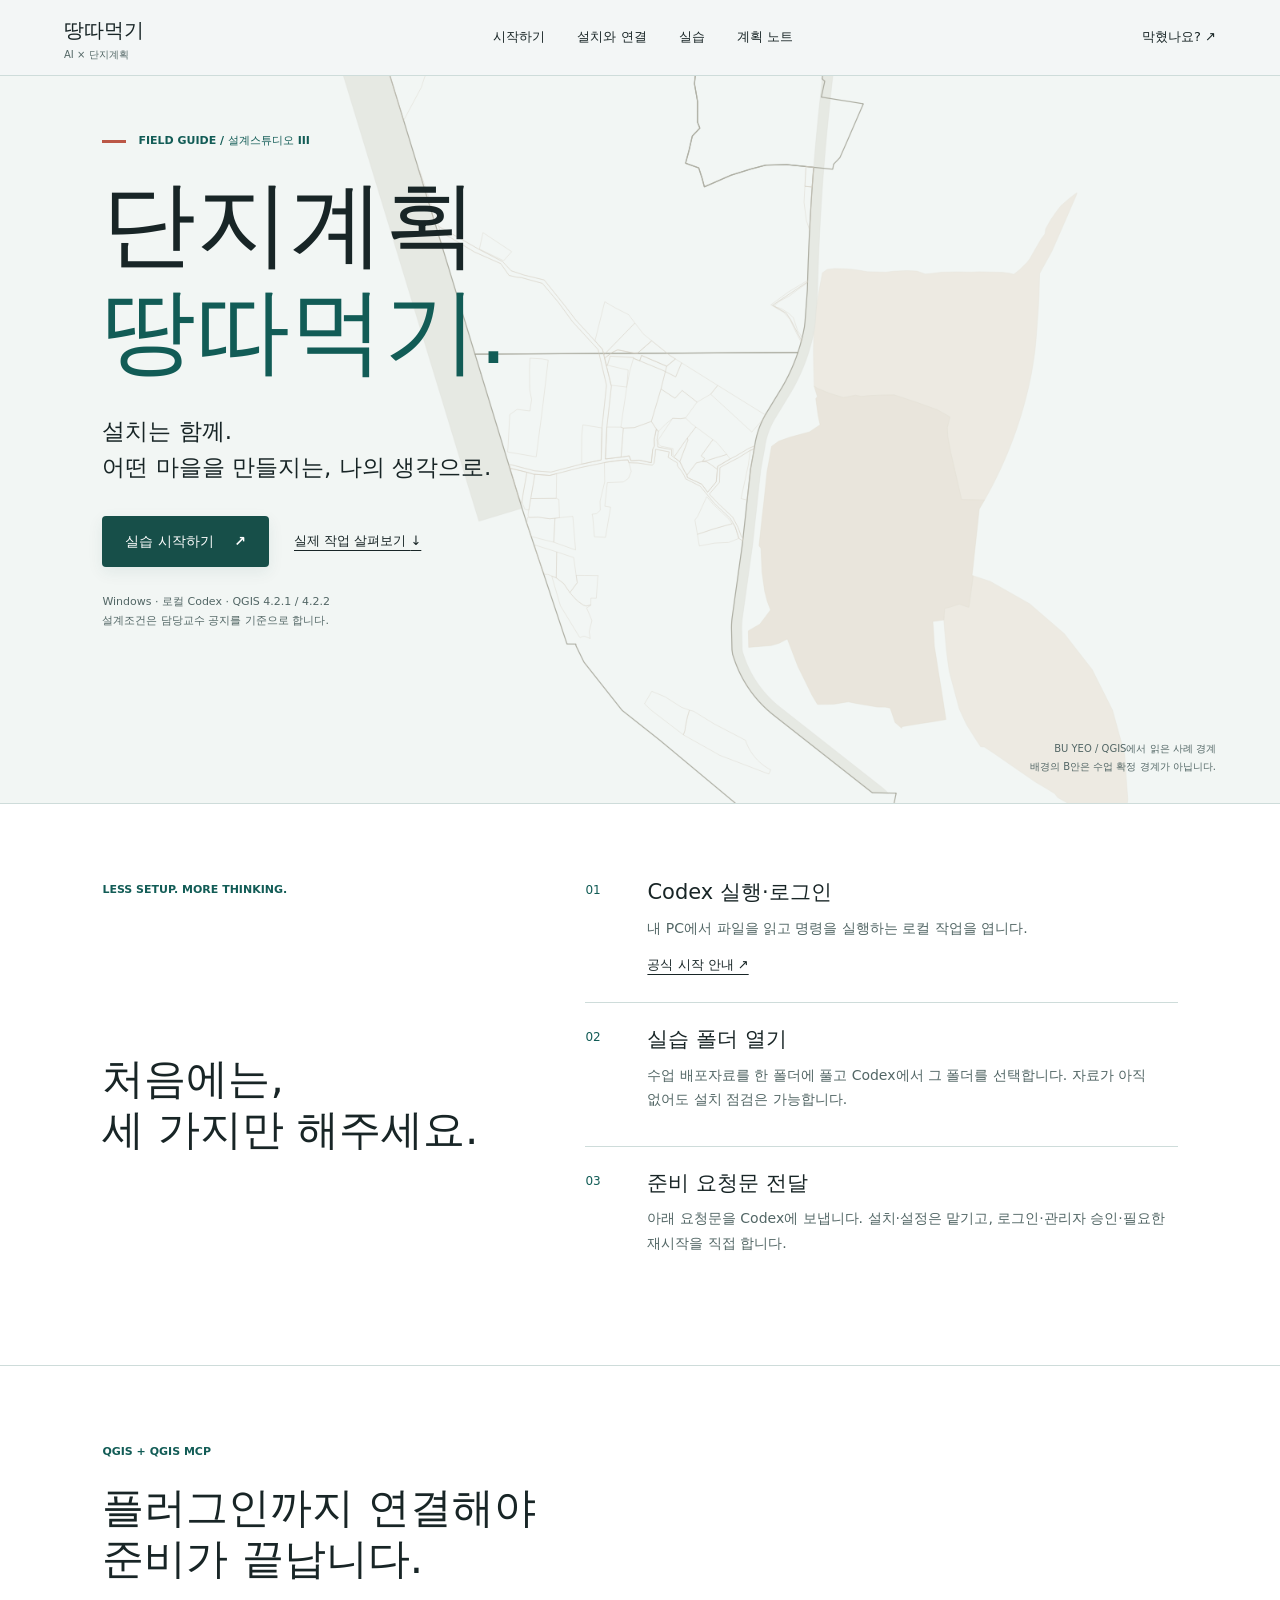
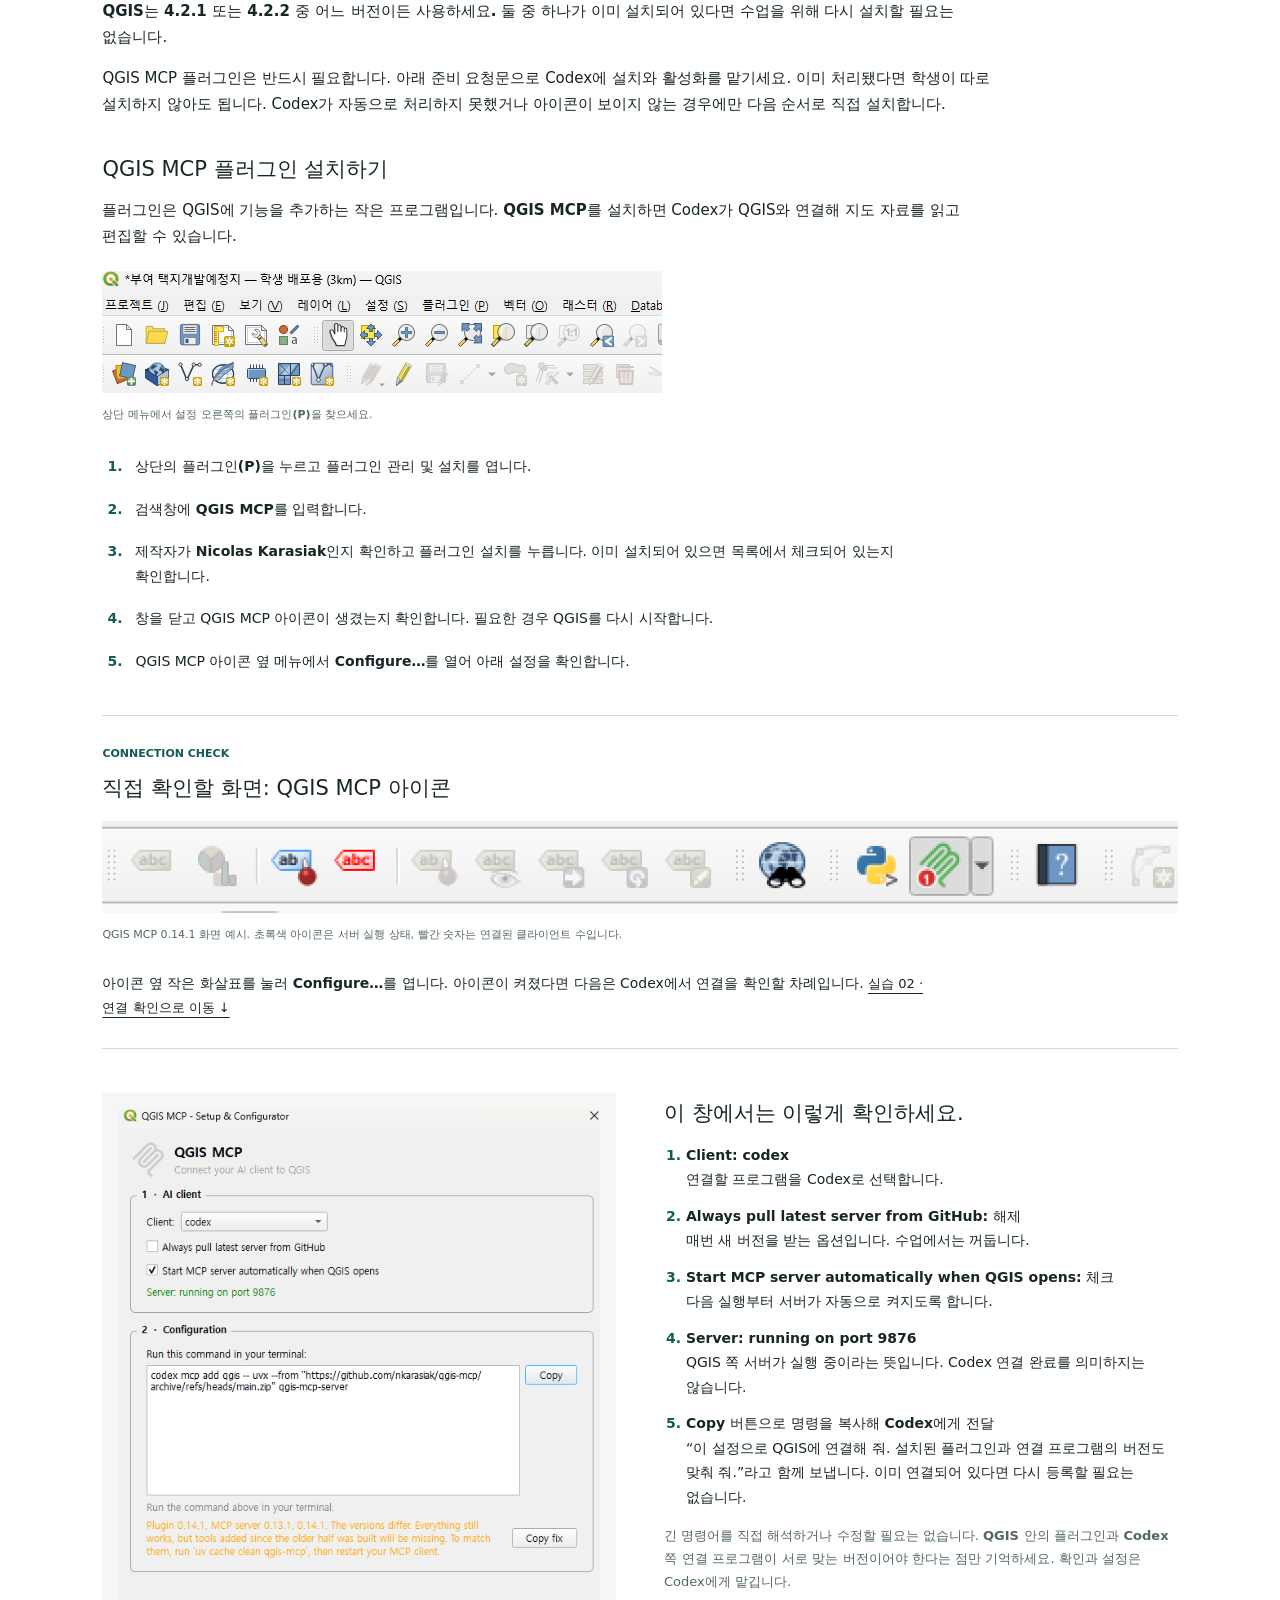
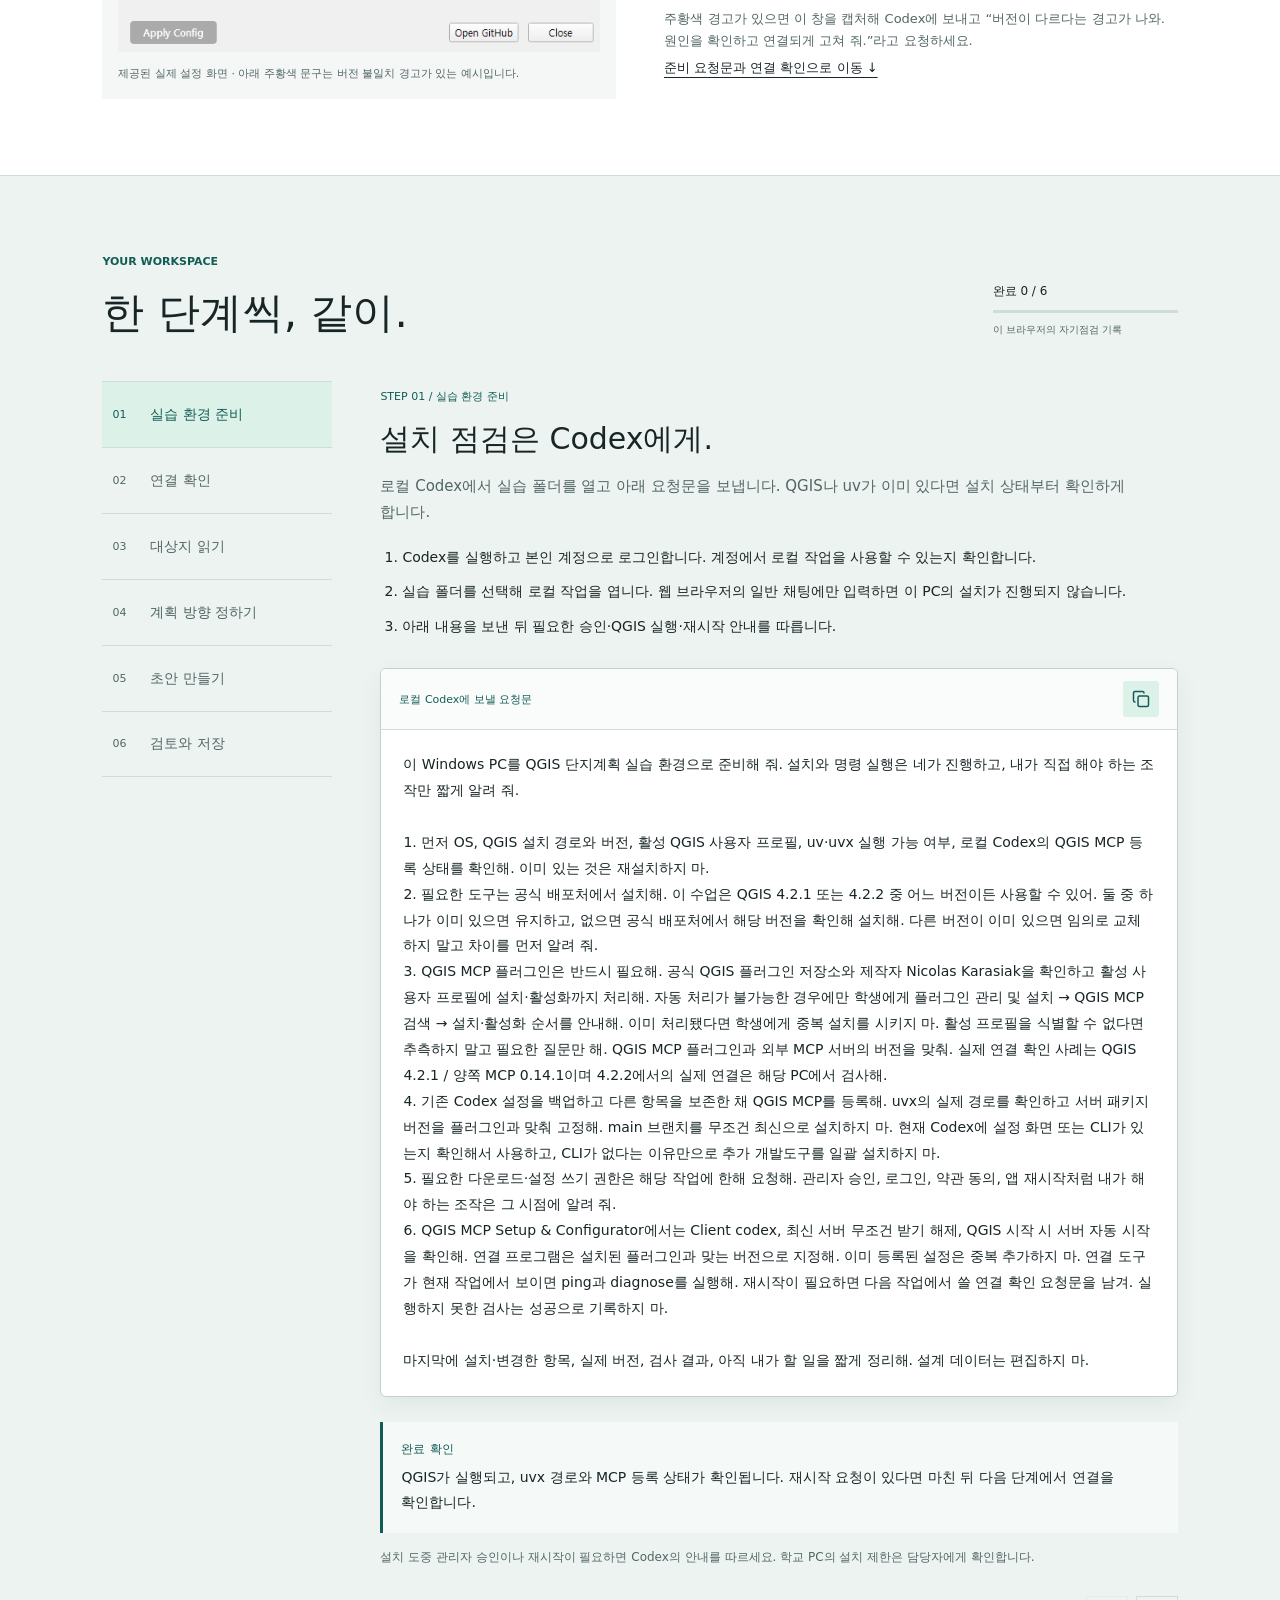
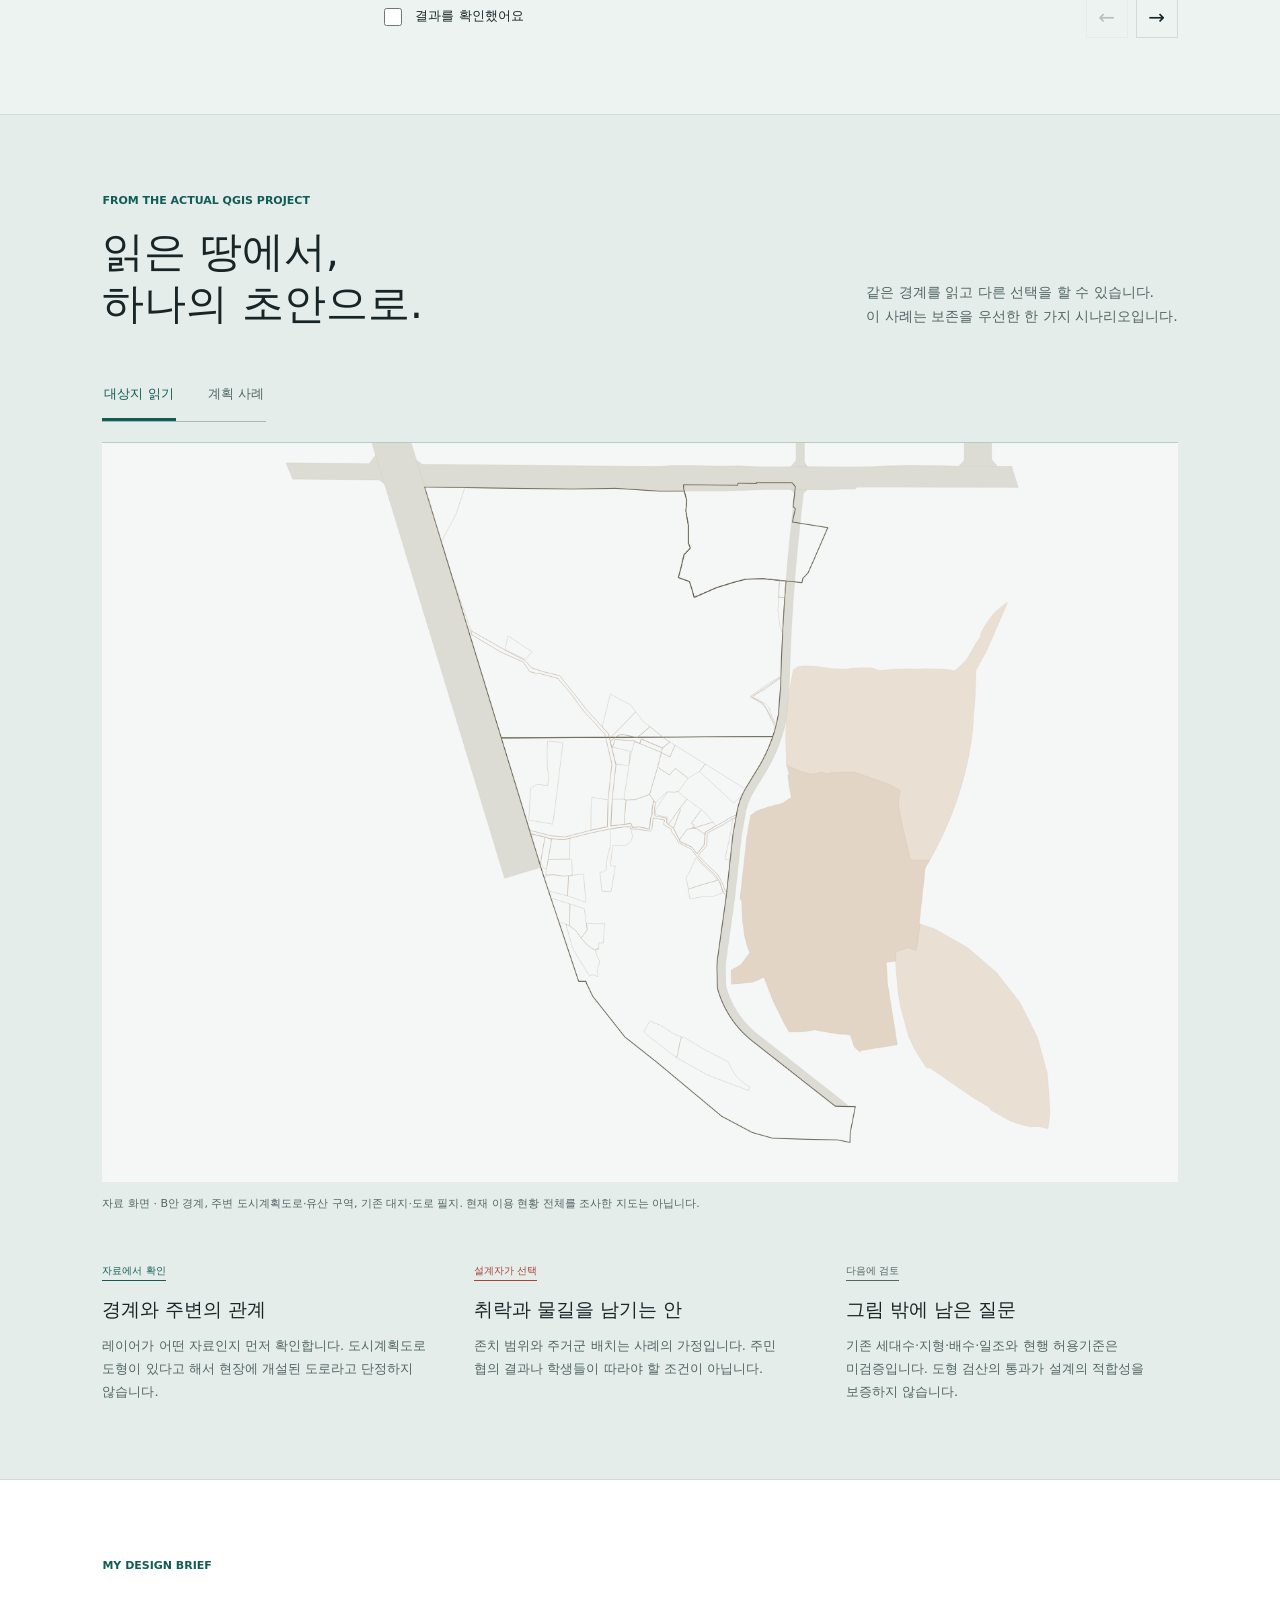
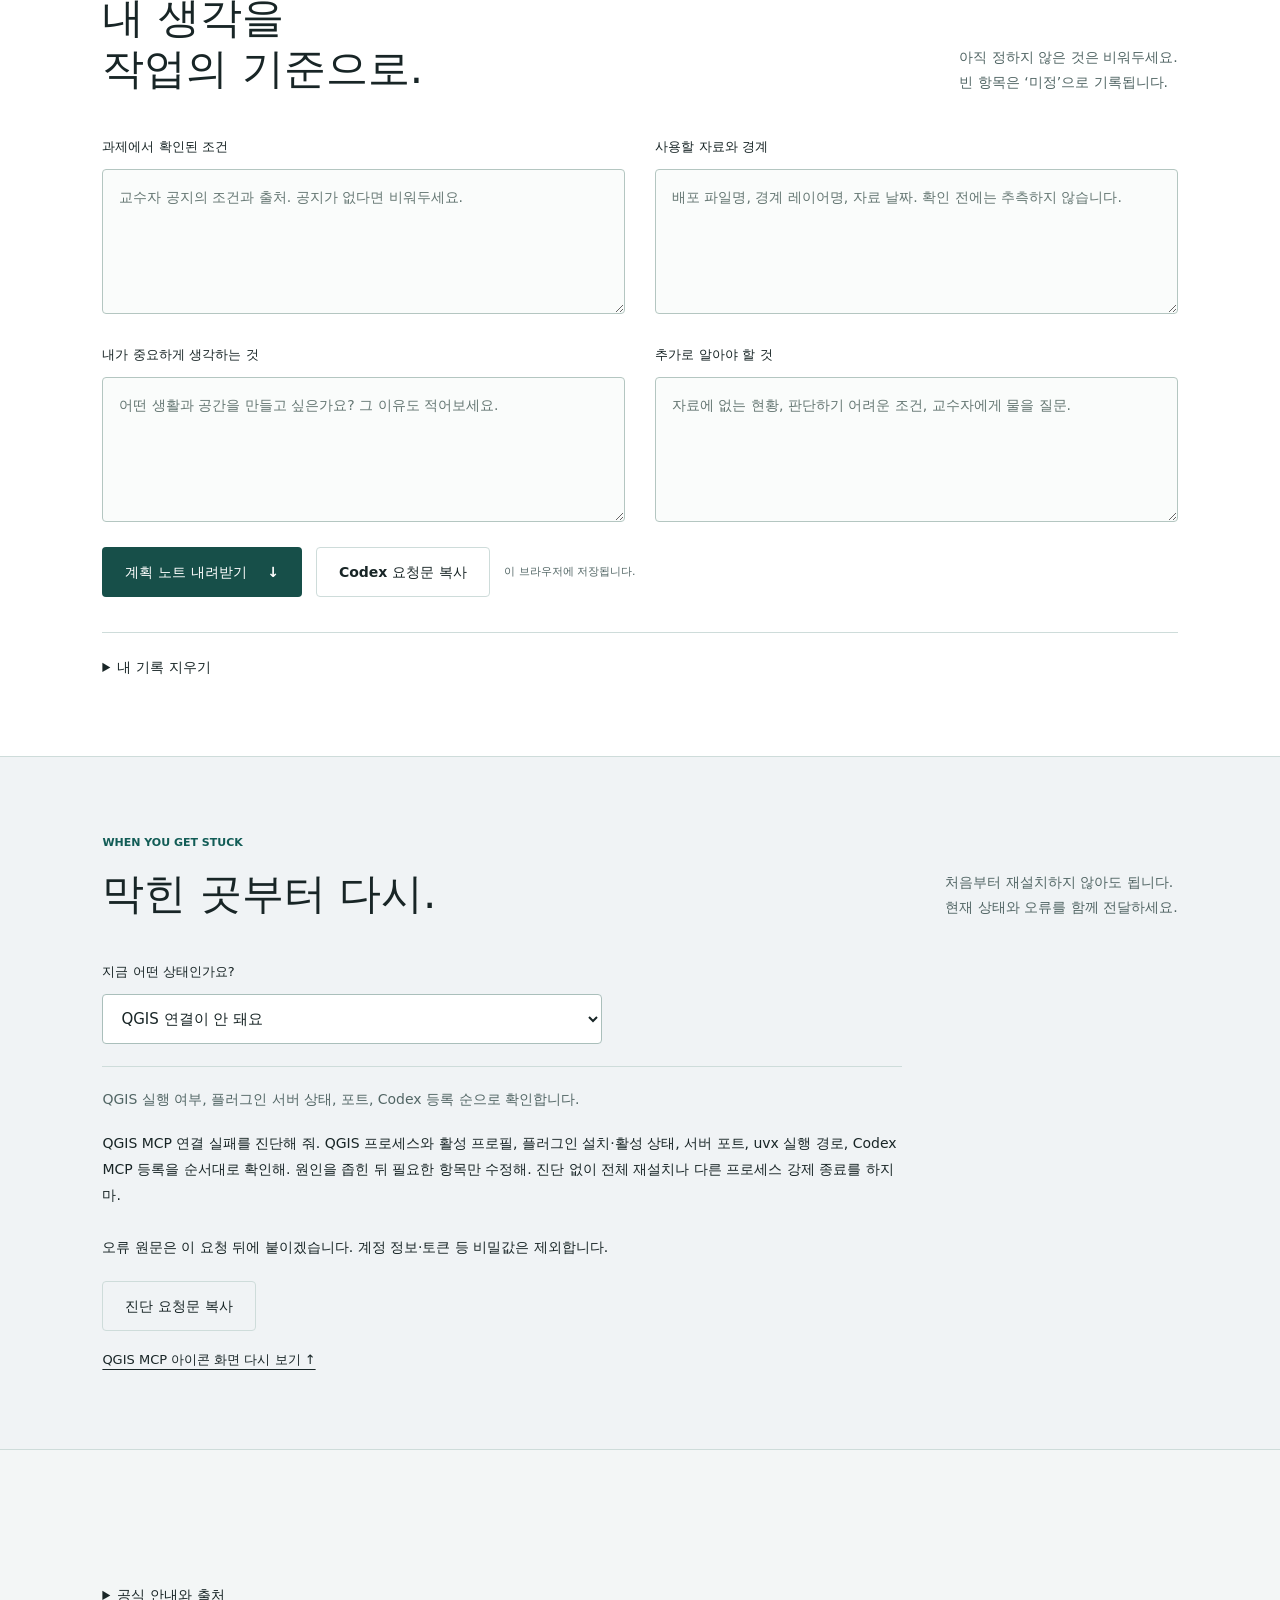
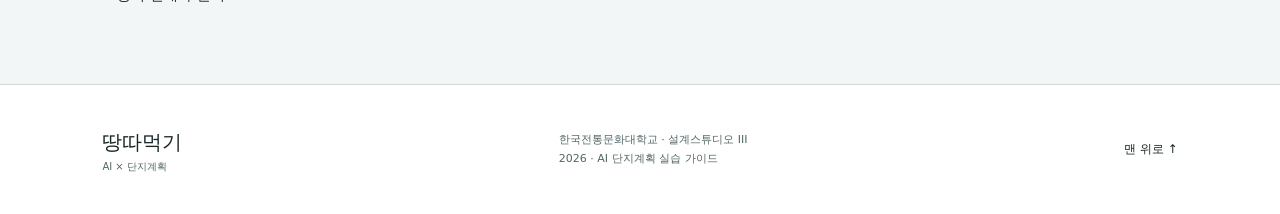
==== commit a1707219: "Publish student Codex QGIS guide with visible setup walkthrough" ====
--- a/index.html
+++ b/index.html
@@ -1,650 +1,12 @@
 <!doctype html>
 <html lang="ko">
 <head>
-<meta charset="utf-8">
-<meta name="viewport" content="width=device-width, initial-scale=1, viewport-fit=cover">
-<title>AI와 함께하는 단지계획 땅따먹기</title>
-<meta name="description" content="QGIS 4.2에 Claude Code를 연결해 부여 군수리 대상지의 도로·가구·획지를 그리고 조서와 제원표를 만드는 학생 매뉴얼. 설계스튜디오 III, 2026-2.">
-<link rel="preconnect" href="https://fonts.googleapis.com">
-<link rel="preconnect" href="https://fonts.gstatic.com" crossorigin>
-<link rel="stylesheet" href="https://fonts.googleapis.com/css2?family=Instrument+Sans:ital,wght@0,400;0,500;0,600;0,700;1,400&family=JetBrains+Mono:wght@400;500&family=Noto+Sans+KR:wght@400;500;700&display=swap">
-<style>
-:root{
-  color-scheme: light dark;
-  --bg:#f5f4f0; --surface:#ffffff; --ink:#151412; --muted:#6c6a63; --line:#dcd9d0; --line-strong:#b9b5aa;
-  --accent:#d9480f; --accent-ink:#ffffff; --ok:#2f8f5b; --warn:#b7791f; --bad:#c0392b;
-  --dark-bg:#101010; --dark-surface:#181816; --dark-ink:#ecebe4; --dark-muted:#9b998f; --dark-line:#2c2b27;
-  --sans:"Instrument Sans","Noto Sans KR","Apple SD Gothic Neo","Malgun Gothic",system-ui,sans-serif;
-  --kr:"Noto Sans KR","Apple SD Gothic Neo","Malgun Gothic",system-ui,sans-serif;
-  --mono:"JetBrains Mono",ui-monospace,"Cascadia Mono",Consolas,monospace;
-  --r:14px; --gutter:clamp(16px,4vw,40px); --max:1120px;
-}
-@media (prefers-color-scheme: dark){
-  :root:not([data-theme="light"]){
-    --bg:#111110; --surface:#1a1917; --ink:#ecebe4; --muted:#a19f95; --line:#2b2a27; --line-strong:#454239;
-    --accent:#f0692a; --dark-bg:#0b0b0b; --dark-surface:#141413; --dark-ink:#ecebe4; --dark-muted:#9b998f; --dark-line:#2a2926;
-  }
-}
-:root[data-theme="dark"]{
-  --bg:#111110; --surface:#1a1917; --ink:#ecebe4; --muted:#a19f95; --line:#2b2a27; --line-strong:#454239;
-  --accent:#f0692a; --dark-bg:#0b0b0b; --dark-surface:#141413; --dark-ink:#ecebe4; --dark-muted:#9b998f; --dark-line:#2a2926;
-}
-*{box-sizing:border-box}
-html{scroll-behavior:smooth}
-@media (prefers-reduced-motion: reduce){html{scroll-behavior:auto}}
-body{margin:0;background:var(--bg);color:var(--ink);font-family:var(--kr);font-size:16px;line-height:1.75;-webkit-font-smoothing:antialiased;word-break:keep-all;overflow-wrap:anywhere}
-img{max-width:100%;height:auto;display:block}
-a{color:inherit;text-decoration:none}
-a:hover{color:var(--accent)}
-:focus-visible{outline:2px solid var(--accent);outline-offset:3px}
-h1,h2,h3,h4{font-family:var(--sans);letter-spacing:-.02em;line-height:1.15;margin:0;text-wrap:balance}
-p{margin:0}
-code,kbd,.mono{font-family:var(--mono)}
-.wrap{max-width:var(--max);margin:0 auto;padding-inline:var(--gutter)}
-
-/* nav */
-.nav{position:sticky;top:env(safe-area-inset-top,0px);z-index:50;padding:14px var(--gutter) 0}
-.nav-inner{max-width:var(--max);margin:0 auto;display:flex;align-items:center;gap:18px;padding:10px 12px 10px 20px;border:1px solid var(--line);border-radius:999px;background:color-mix(in srgb,var(--surface) 82%,transparent);backdrop-filter:blur(14px);-webkit-backdrop-filter:blur(14px)}
-.brand{font-family:var(--sans);font-weight:600;font-size:15px;letter-spacing:-.01em;white-space:nowrap}
-.brand small{font-family:var(--mono);font-weight:400;font-size:10px;color:var(--muted);margin-left:6px;letter-spacing:.06em}
-.nav-links{display:flex;gap:4px;margin-left:auto;overflow-x:auto;scrollbar-width:none}
-.nav-links::-webkit-scrollbar{display:none}
-.nav-links a{font-size:13.5px;color:var(--muted);padding:6px 10px;border-radius:999px;white-space:nowrap}
-.nav-links a:hover{color:var(--ink);background:color-mix(in srgb,var(--ink) 6%,transparent)}
-.btn{display:inline-flex;align-items:center;gap:8px;font-family:var(--sans);font-weight:600;font-size:14px;padding:10px 18px;border-radius:999px;border:1px solid var(--ink);background:var(--ink);color:var(--bg);white-space:nowrap;transition:transform .15s ease}
-.btn:hover{color:var(--bg);transform:translateY(-1px)}
-.btn.ghost{background:transparent;color:var(--ink);border-color:var(--line-strong)}
-.btn.ghost:hover{border-color:var(--ink)}
-.btn.small{padding:7px 14px;font-size:13px}
-
-/* hero */
-.hero{padding-block:clamp(56px,9vw,120px) clamp(40px,6vw,72px);position:relative;overflow:hidden}
-.hero .grid-bg{position:absolute;inset:0;pointer-events:none;background-image:linear-gradient(var(--line) 1px,transparent 1px),linear-gradient(90deg,var(--line) 1px,transparent 1px);background-size:56px 56px;opacity:.35;mask-image:radial-gradient(ellipse 70% 80% at 80% 20%,#000 20%,transparent 70%);-webkit-mask-image:radial-gradient(ellipse 70% 80% at 80% 20%,#000 20%,transparent 70%)}
-.eyebrow{font-family:var(--mono);font-size:12px;letter-spacing:.08em;text-transform:uppercase;color:var(--muted);display:flex;align-items:center;gap:12px}
-.eyebrow::before{content:"";width:28px;height:1px;background:var(--line-strong)}
-.hero h1{font-size:clamp(44px,8vw,96px);font-weight:600;margin-top:22px;letter-spacing:-.035em}
-.hero h1 em{font-style:normal;background:linear-gradient(transparent 62%,color-mix(in srgb,var(--accent) 28%,transparent) 62%)}
-.lead{max-width:38em;font-size:clamp(17px,1.5vw,20px);line-height:1.7;color:var(--muted);margin-top:26px}
-.cta{display:flex;flex-wrap:wrap;gap:12px;margin-top:34px}
-.stats{margin-top:clamp(40px,6vw,72px);display:grid;grid-template-columns:repeat(auto-fit,minmax(170px,1fr));border-top:1px solid var(--line)}
-.stat{padding:22px 18px 18px 0;border-bottom:1px solid var(--line)}
-.stat b{display:block;font-family:var(--sans);font-weight:500;font-size:clamp(30px,3.6vw,46px);letter-spacing:-.03em;font-variant-numeric:tabular-nums;line-height:1}
-.stat span{display:block;margin-top:8px;font-size:13.5px;color:var(--muted)}
-.stat small{display:block;margin-top:4px;font-family:var(--mono);font-size:10.5px;letter-spacing:.08em;text-transform:uppercase;color:var(--muted)}
-
-/* sections */
-section{padding-block:clamp(56px,8vw,112px)}
-.sec-head{display:grid;gap:14px;max-width:44em;margin-bottom:clamp(28px,4vw,52px)}
-.sec-head h2{font-size:clamp(30px,4.6vw,54px);font-weight:600}
-.sec-head p{color:var(--muted);font-size:17px}
-.rows{border-top:1px solid var(--line)}
-.row{display:grid;grid-template-columns:64px minmax(0,1fr) minmax(0,.9fr);gap:28px;padding:40px 0;border-bottom:1px solid var(--line);align-items:start}
-.row .num{font-family:var(--mono);font-size:12px;color:var(--muted);padding-top:8px;letter-spacing:.06em}
-.row h3{font-size:clamp(22px,2.6vw,30px);font-weight:600;margin-bottom:12px}
-.row p{color:var(--muted);max-width:36em}
-.row p+p{margin-top:10px}
-.row .fig{align-self:center}
-.fig{border:1px solid var(--line);border-radius:var(--r);overflow:hidden;background:var(--surface)}
-.fig img{width:100%}
-.fig figcaption{font-family:var(--mono);font-size:11px;color:var(--muted);padding:10px 14px;border-top:1px solid var(--line);letter-spacing:.02em}
-figure{margin:0}
-.fig.plain{border:0;background:transparent}
-.fig.plain img{border:1px solid var(--line);border-radius:10px}
-.stack{display:grid;gap:14px}
-.callout{border-left:2px solid var(--accent);padding:4px 0 4px 18px;color:var(--ink);font-size:15.5px}
-.callout b{font-weight:700}
-.note{font-size:14px;color:var(--muted)}
-
-/* code / prompt */
-.cmd{margin:14px 0 0;background:var(--dark-bg);color:var(--dark-ink);border-radius:12px;padding:16px 18px;font-family:var(--mono);font-size:13.5px;line-height:1.65;overflow-x:auto;white-space:pre;position:relative;border:1px solid var(--dark-line)}
-.cmd .c{color:var(--dark-muted)}
-.copy{position:absolute;top:10px;right:10px;font-family:var(--sans);font-size:11.5px;font-weight:600;padding:5px 10px;border-radius:999px;border:1px solid var(--dark-line);background:var(--dark-surface);color:var(--dark-ink);cursor:pointer}
-.copy:hover{border-color:var(--dark-muted)}
-.say{margin:14px 0 0;border:1px solid var(--line-strong);border-radius:12px;padding:14px 16px 14px 46px;position:relative;background:var(--surface);font-size:15px;line-height:1.7;white-space:pre-wrap}
-.say::before{content:"›";position:absolute;left:18px;top:11px;font-family:var(--mono);font-size:20px;color:var(--accent)}
-.say .copy{background:var(--bg);color:var(--ink);border-color:var(--line)}
-.say-label{font-family:var(--mono);font-size:10.5px;letter-spacing:.08em;text-transform:uppercase;color:var(--muted);margin-top:18px}
-.tools{font-family:var(--mono);font-size:12px;color:var(--muted);margin-top:10px;line-height:1.9}
-.tools code{background:color-mix(in srgb,var(--ink) 7%,transparent);padding:1px 6px;border-radius:5px;color:var(--ink)}
-
-/* dark section */
-.dark{background:var(--dark-bg);color:var(--dark-ink)}
-.dark .sec-head p,.dark .note,.dark .eyebrow{color:var(--dark-muted)}
-.dark .eyebrow::before{background:var(--dark-line)}
-.rules{display:grid;grid-template-columns:repeat(auto-fit,minmax(240px,1fr));gap:1px;background:var(--dark-line);border:1px solid var(--dark-line);border-radius:var(--r);overflow:hidden}
-.rule{background:var(--dark-bg);padding:26px 22px}
-.rule .k{font-family:var(--mono);font-size:11px;color:var(--dark-muted);letter-spacing:.08em}
-.rule h4{font-size:18px;margin:10px 0 8px;font-weight:600}
-.rule p{color:var(--dark-muted);font-size:14.5px}
-.codecard{margin-top:28px;background:var(--dark-surface);border:1px solid var(--dark-line);border-radius:var(--r);overflow:hidden}
-.codecard .bar{display:flex;align-items:center;gap:10px;padding:10px 16px;border-bottom:1px solid var(--dark-line);font-family:var(--mono);font-size:12px;color:var(--dark-muted)}
-.codecard .bar .dot{width:8px;height:8px;border-radius:50%;background:var(--ok);box-shadow:0 0 0 3px color-mix(in srgb,var(--ok) 25%,transparent)}
-.codecard pre{margin:0;padding:18px 20px;font-family:var(--mono);font-size:13.5px;line-height:1.8;overflow-x:auto;color:var(--dark-ink)}
-.codecard pre .ln{display:inline-block;width:2.2em;color:var(--dark-muted);user-select:none}
-.ask{display:grid;grid-template-columns:repeat(auto-fit,minmax(220px,1fr));gap:16px;margin-top:28px}
-.ask div{border:1px solid var(--dark-line);border-radius:12px;padding:22px}
-.ask b{font-family:var(--sans);font-size:22px;font-weight:600;display:block;letter-spacing:-.02em}
-.ask span{display:block;margin-top:8px;font-size:14px;color:var(--dark-muted)}
-
-/* steps (process) */
-.steps{display:grid;gap:0}
-.step{display:grid;grid-template-columns:72px minmax(0,1fr);gap:24px;padding:48px 0;border-top:1px solid var(--line)}
-.step .roman{font-family:var(--sans);font-size:34px;font-weight:600;color:var(--line-strong);letter-spacing:-.03em;line-height:1;padding-top:4px}
-.step h3{font-size:clamp(24px,3vw,34px);font-weight:600;margin-bottom:14px}
-.step .body{display:grid;grid-template-columns:minmax(0,1.05fr) minmax(0,1fr);gap:32px;align-items:start}
-.step .text p{color:var(--muted);max-width:38em}
-.step .text p+p{margin-top:12px}
-.step .text .callout{margin-top:18px}
-.step .side{display:grid;gap:16px;min-width:0}
-table{border-collapse:collapse;width:100%;font-size:13.5px;font-variant-numeric:tabular-nums}
-th,td{padding:8px 10px;border-bottom:1px solid var(--line);text-align:left;vertical-align:top}
-th{font-family:var(--mono);font-weight:500;font-size:11px;letter-spacing:.06em;text-transform:uppercase;color:var(--muted)}
-td.n,th.n{text-align:right}
-tr.total td{font-weight:700;border-top:1px solid var(--line-strong)}
-.tbl{overflow-x:auto;border:1px solid var(--line);border-radius:12px;background:var(--surface)}
-.tbl table{min-width:420px}
-.tbl caption{caption-side:top;text-align:left;font-family:var(--mono);font-size:11px;letter-spacing:.06em;text-transform:uppercase;color:var(--muted);padding:10px 12px 4px}
-.tag{display:inline-block;font-family:var(--mono);font-size:10.5px;padding:2px 8px;border-radius:999px;border:1px solid var(--line-strong);color:var(--muted);letter-spacing:.04em;vertical-align:middle}
-.tag.ok{color:var(--ok);border-color:color-mix(in srgb,var(--ok) 45%,transparent)}
-.tag.warn{color:var(--warn);border-color:color-mix(in srgb,var(--warn) 45%,transparent)}
-.tag.bad{color:var(--bad);border-color:color-mix(in srgb,var(--bad) 45%,transparent)}
-
-/* cards */
-.cards{display:grid;grid-template-columns:repeat(auto-fit,minmax(250px,1fr));gap:16px}
-.card{border:1px solid var(--line);border-radius:var(--r);padding:22px;background:var(--surface)}
-.card .k{font-family:var(--mono);font-size:11px;letter-spacing:.08em;text-transform:uppercase;color:var(--muted)}
-.card h4{font-size:17px;font-weight:600;margin:10px 0 8px}
-.card p{font-size:14.5px;color:var(--muted)}
-.card .v{font-family:var(--sans);font-size:30px;font-weight:500;letter-spacing:-.02em;font-variant-numeric:tabular-nums;margin-top:8px}
-.card .v small{font-size:14px;color:var(--muted);letter-spacing:0;margin-left:4px}
-.list{display:grid;gap:14px;counter-reset:li}
-.list > div{display:grid;grid-template-columns:32px minmax(0,1fr);gap:14px;padding:16px 0;border-bottom:1px solid var(--line)}
-.list > div::before{counter-increment:li;content:counter(li,decimal-leading-zero);font-family:var(--mono);font-size:12px;color:var(--muted);padding-top:4px}
-.list b{display:block;font-size:16px;font-weight:600}
-.list p{color:var(--muted);font-size:14.5px;margin-top:4px}
-.kbd-grid{display:grid;grid-template-columns:repeat(auto-fit,minmax(260px,1fr));gap:12px}
-.kbd-grid div{border:1px solid var(--line);border-radius:12px;padding:16px 18px;background:var(--surface);font-size:14px}
-.kbd-grid b{display:block;font-size:14.5px;margin-bottom:4px}
-.kbd-grid span{color:var(--muted)}
-
-/* footer */
-footer{padding-block:48px 64px;border-top:1px solid var(--line);font-size:13.5px;color:var(--muted)}
-footer .cols{display:grid;grid-template-columns:repeat(auto-fit,minmax(220px,1fr));gap:28px}
-footer b{color:var(--ink);font-weight:600;display:block;margin-bottom:8px;font-family:var(--sans)}
-footer ul{list-style:none;padding:0;margin:0;display:grid;gap:4px}
-
-@media (max-width:860px){
-  .row{grid-template-columns:40px minmax(0,1fr)}
-  .row .fig{grid-column:2}
-  .step{grid-template-columns:48px minmax(0,1fr);padding:36px 0}
-  .step .roman{font-size:26px}
-  .step .body{grid-template-columns:1fr}
-}
-@media (max-width:560px){
-  .nav-inner{padding:8px 8px 8px 16px;gap:10px}
-  .nav-links{display:none}
-  .row{grid-template-columns:1fr;gap:12px}
-  .row .fig{grid-column:1}
-  .step{grid-template-columns:1fr;gap:8px}
-  .stat{padding-right:8px}
-}
-</style>
+  <meta charset="utf-8">
+  <meta name="viewport" content="width=device-width,initial-scale=1">
+  <meta name="description" content="QGIS와 Codex로 배우는 단지계획. 설치와 연결부터 계획 초안과 검산까지 함께하는 실습 가이드.">
+  <meta http-equiv="refresh" content="0;url=student/">
+  <link rel="canonical" href="https://zevi-jaybee.github.io/ai-danji-ttangttameokgi/student/">
+  <title>단지계획 땅따먹기 · AI 실습실</title>
 </head>
-<body>
-
-<nav class="nav" aria-label="목차">
-  <div class="nav-inner">
-    <a class="brand" href="#top">단지계획 땅따먹기 <small>QGIS × CLAUDE</small></a>
-    <div class="nav-links">
-      <a href="#install">설치</a><a href="#rules">규칙</a><a href="#draw">그리기</a><a href="#tables">조서</a><a href="#export">출력</a><a href="#check">검산</a><a href="#trouble">막힐 때</a>
-    </div>
-    <a class="btn small" href="demo/">데모 파일</a>
-  </div>
-</nav>
-
-<header class="hero" id="top">
-  <div class="grid-bg" aria-hidden="true"></div>
-  <div class="wrap">
-    <p class="eyebrow">AI와 함께하는 단지계획 땅따먹기 · 설계스튜디오 III · 부여 군수리 12.7 ha</p>
-    <h1>AI와 함께하는<br>단지계획 <em>땅따먹기</em></h1>
-    <p class="lead">QGIS 4.2에 Claude Code를 연결해 도로·가구·획지를 그리고 조서와 제원표를 만드는 절차입니다. 설치, 작업 규칙, 그리기 여섯 단계, 조서, 출력, 검산, 문제 해결 순서입니다. 그리기 단계의 기준 수치는 확정 전이므로 n으로 적었습니다.</p>
-    <div class="cta">
-      <a class="btn" href="#install">설치부터 시작 →</a>
-      <a class="btn ghost" href="#draw">바로 그리기로</a>
-    </div>
-  </div>
-</header>
-
-<!-- ───────────────────── 설치 ───────────────────── -->
-<section id="install">
-  <div class="wrap">
-    <div class="sec-head">
-      <p class="eyebrow">01 · 설치와 연결</p>
-      <h2>설치와 연결</h2>
-      <p>QGIS 안의 플러그인과 Claude 쪽의 서버, 두 부분을 같은 버전으로 설치합니다. 기준은 플러그인 관리자의 0.14.1(2026-09-17 공개)입니다. 0.13의 패널 [Start Server]는 툴바 아이콘으로 바뀌었습니다.</p>
-    </div>
-
-    <div class="rows">
-      <div class="row">
-        <div class="num">01</div>
-        <div>
-          <h3>uv 설치</h3>
-          <p>PowerShell을 열고 한 줄을 붙여 넣습니다. 프롬프트가 <code>PS</code>로 시작해야 PowerShell입니다. 설치가 끝나면 창을 닫고 새로 연 뒤 <code>uv --version</code>이 번호를 찍는지 봅니다. 창을 새로 열지 않으면 다음 단계에서 <code>uvx</code>를 못 찾습니다.</p>
-          <pre class="cmd"><button class="copy" data-copy>복사</button>powershell -ExecutionPolicy ByPass -c "irm https://astral.sh/uv/install.ps1 | iex"</pre>
-        </div>
-        <div class="fig plain"><figure><img src="img/menu.png" alt="QGIS MCP 아이콘의 드롭다운 메뉴: Port 9876, Auto-start on startup 체크, Configure…" width="298" height="176" style="max-width:298px"><figcaption>▾ 메뉴. Auto-start on startup을 켜 두면 QGIS를 켜기만 하면 됩니다.</figcaption></figure></div>
-      </div>
-
-      <div class="row">
-        <div class="num">02</div>
-        <div>
-          <h3>QGIS 플러그인 QGIS MCP 0.14.1</h3>
-          <p>플러그인 › 플러그인 관리 및 설치 › 검색창에 <code>QGIS MCP</code>. 저자 Nicolas Karasiak, 0.14.1을 설치합니다. 환영 창은 닫습니다. 플러그인 툴바에 아이콘이 하나 생깁니다.</p>
-          <p>아이콘을 누르면 서버가 켜지고 아이콘이 초록색이 됩니다. Claude가 붙으면 빨간 숫자가 달리고, 그 숫자가 연결된 클라이언트 수입니다. 아이콘 옆 ▾를 눌러 <b>Auto-start on startup</b>을 체크해 둡니다. 포트는 9876 그대로 둡니다.</p>
-        </div>
-        <div class="fig"><figure><img src="img/toolbar.png" alt="플러그인 툴바. 초록색 QGIS MCP 아이콘에 빨간 1 배지가 붙어 있다" width="1120" height="96"><figcaption>서버 실행 중 · 클라이언트 1 연결. 회색이면 꺼진 것입니다.</figcaption></figure></div>
-      </div>
-
-      <div class="row">
-        <div class="num">03</div>
-        <div>
-          <h3>Claude Code 등록</h3>
-          <p>새 PowerShell 창에서 아래 한 줄을 실행합니다. 줄바꿈 없이 한 줄입니다. 주소 끝의 <code>v0.14.1</code>이 플러그인 관리자에서 설치한 번호와 같아야 합니다. <code>-s user</code>를 빼면 그 폴더에서만 등록되어 다른 폴더에서 <code>claude</code>를 켜면 QGIS가 안 보입니다.</p>
-          <pre class="cmd"><button class="copy" data-copy>복사</button>claude mcp add -s user qgis -- uvx --from https://github.com/nkarasiak/qgis-mcp/archive/refs/tags/v0.14.1.zip qgis-mcp-server</pre>
-          <p>▾ 메뉴의 Configure… 창도 명령을 만들어 주지만 그 명령은 최신판(<code>main.zip</code>)을 가리키고 <code>-s user</code>가 없습니다. 위 한 줄을 씁니다. Configure 창은 버전 불일치 확인용입니다. 불일치는 주황 글씨로 표시됩니다.</p>
-        </div>
-        <div class="fig"><figure><img src="img/configurator.png" alt="QGIS MCP Setup &amp; Configurator 창. Client claude-code, 서버 실행 중 포트 9876, 버전 불일치 경고" width="700" height="620"><figcaption>Configure… 창. 아래 주황 글씨가 버전 불일치 경고입니다.</figcaption></figure></div>
-      </div>
-
-      <div class="row">
-        <div class="num">04</div>
-        <div>
-          <h3>연결 확인</h3>
-          <p>QGIS를 켜고 아이콘이 초록색인 상태에서 데이터 폴더로 이동해 Claude Code를 시작합니다. 처음 한 번은 서버 패키지 40개쯤을 내려받느라 몇 분 걸립니다.</p>
-          <pre class="cmd"><button class="copy" data-copy>복사</button>cd "C:\studio3\내이름\buyeo_3km"
-claude</pre>
-          <p class="say-label">세션이 열리면 두 문장</p>
-          <div class="say"><button class="copy" data-copy>복사</button>QGIS에 연결됐는지 ping 해 줘</div>
-          <div class="say"><button class="copy" data-copy>복사</button>diagnose 해서 플러그인 버전과 서버 버전이 같은지 봐 줘</div>
-          <p><code>pong</code>이 오고 <code>plugin 0.14.1 / server 0.14.1</code>처럼 두 숫자가 같으면 연결된 것입니다. <code>mismatch</code>가 나오면 03의 주소 끝 번호를 플러그인 번호에 맞추고, PowerShell에서 <code>uv cache clean qgis-mcp</code>를 실행한 뒤 Claude Code를 다시 시작합니다.</p>
-          <p>처음 몇 번은 Claude Code가 도구 사용 허가를 묻습니다. <code>ping</code>·<code>diagnose</code>·<code>get_</code>으로 시작하는 읽기 도구는 "항상 허용"으로 두어도 됩니다. <code>execute_code</code>·<code>remove_layer</code>·<code>delete_features</code>는 매번 확인합니다. QGIS 안에서 파이썬이 실행되는 도구입니다.</p>
-        </div>
-        <div>
-          <div class="callout"><b>버전이 다르면.</b> 기본 도구는 동작하지만 최근에 추가된 도구는 "알 수 없는 명령"으로 실패합니다. 플러그인을 올리면 서버 태그도 같이 올립니다.</div>
-        </div>
-      </div>
-    </div>
-  </div>
-</section>
-
-<!-- ───────────────────── 규칙 ───────────────────── -->
-<section id="rules" class="dark">
-  <div class="wrap">
-    <div class="sec-head">
-      <p class="eyebrow">02 · 작업 규칙</p>
-      <h2>작업 규칙</h2>
-      <p>Claude가 만든 파이썬 코드는 QGIS의 권한으로 그대로 실행됩니다. 다음 다섯 가지를 지킵니다.</p>
-    </div>
-
-    <div class="rules">
-      <div class="rule"><div class="k">01</div><h4>원본은 두고 사본에서 작업</h4><p>zip을 두 번 풀어 하나는 <code>buyeo_3km_원본</code>으로 이름을 바꿔 둡니다. 작업 중 gpkg가 덮어써질 수 있습니다.</p></div>
-      <div class="rule"><div class="k">02</div><h4>멈춘 것처럼 보여도 1분 대기</h4><p>명령이 도는 동안 QGIS 전체가 멈춥니다. 55초가 지나면 도구가 스스로 끊고 그때까지의 출력을 돌려줍니다. 강제 종료하면 저장 전 작업이 사라집니다.</p></div>
-      <div class="rule"><div class="k">03</div><h4>QGIS 강제 종료의 원인</h4><p>화면이 그려지는 중에 같은 레이어를 편집하면 access violation으로 종료됩니다. 다시 켜고 마지막 문장에 "편집 전에 캔버스를 멈추고(freeze) 끝나면 풀어"를 붙여 다시 시킵니다.</p></div>
-      <div class="rule"><div class="k">04</div><h4>작업 단위가 끝나면 /clear</h4><p>QGIS 도구가 118개 붙어 있어 대화가 길어지면 컨텍스트가 빨리 찹니다. 도로, 가구, 획지 단계가 끝날 때마다 비웁니다.</p></div>
-      <div class="rule"><div class="k">05</div><h4>PyQt5 대신 qgis.PyQt</h4><p>QGIS 4는 Qt6입니다. <code>from PyQt5 …</code>는 ImportError가 납니다. <code>qgis.PyQt</code>로 바꾸게 합니다.</p></div>
-    </div>
-
-    <div class="codecard">
-      <div class="bar"><span class="dot" aria-hidden="true"></span>CLAUDE.md · 데이터 폴더에 두면 세션마다 먼저 읽습니다 · <code>/init</code>으로 만든 파일 맨 아래에 붙입니다</div>
-      <pre><span class="ln">1</span>## 이 프로젝트의 데이터 규칙
-<span class="ln">2</span>- 두 숫자를 비교하기 전에 같은 범위에서 나왔는지 먼저 확인한다.
-<span class="ln">3</span>- 레이어마다 도형과 속성이 각각 무엇을 담는지 확인하고 답한다.
-<span class="ln">4</span>- 면적은 EPSG:5186에서 잰다. 저장·배포는 EPSG:5179.
-<span class="ln">5</span>- 응답 건수가 상한과 같으면 잘린 것으로 보고 범위를 쪼개 다시 받는다.
-<span class="ln">6</span>- 결측은 채우지 않는다. 세어서 개수와 비율을 함께 적는다.
-<span class="ln">7</span>- QGIS에 올라간 레이어는 QGIS MCP 도구로 다루고, 어떤 도구를 썼는지 답에 적는다.
-<span class="ln">8</span>- 레이어를 편집하기 전에 캔버스 렌더링을 멈추고(freeze), 끝나면 푼다.
-<span class="ln">9</span>- 계획안의 표 합계는 A1 55,514 / A2 61,556 / 백제관 10,358 / 계 127,428 ㎡로 돌아와야 한다.</pre>
-    </div>
-
-    <div class="ask">
-      <div><b>분모가 몇이야?</b><span>비율이 나오면 반드시. 전체 부지인지 주거용지인지.</span></div>
-      <div><b>어느 좌표계에서 쟀어?</b><span>5179 평면값은 5186보다 0.073% 작습니다. A1에서 40 ㎡.</span></div>
-      <div><b>뺀 건 몇 개야?</b><span>조각을 버렸는지, 어떤 기준으로 버렸는지.</span></div>
-    </div>
-    <p class="note" style="margin-top:22px">위 세 문장에는 레이어 이름이 없으므로 어느 상황에나 그대로 씁니다. 프롬프트 골격은 다음과 같습니다 — <b style="color:var(--dark-ink)">[레이어]를 [좌표계]에서 [무엇]을 내고, [열 이름]으로 표를 만들어. 분모와 제외한 건수도 같이 적어.</b> 문장 앞에 "QGIS에서"를 붙이면 Claude가 파일을 따로 읽지 않고 QGIS 도구를 씁니다. 오류 문구는 그대로 복사해 붙이고 뜻을 묻습니다.</p>
-  </div>
-</section>
-
-<!-- ───────────────────── 그리기 ───────────────────── -->
-<section id="draw">
-  <div class="wrap">
-    <div class="sec-head">
-      <p class="eyebrow">03 · 블록 · 길 · 획지</p>
-      <h2>그리기 — 도로 · 가구 · 획지</h2>
-      <p>순서는 도로중심선 → 도로면 → 가구 → 획지 → 용지입니다. 아래 여섯 단계는 A1에서 시험한 것입니다. 기준 수치는 확정 전이므로 n으로 적었고, 그림은 시험 결과의 예시입니다.</p>
-    </div>
-
-    <div class="cards" style="margin-bottom:40px">
-      <div class="card"><div class="k">기준 · 도로 위계</div><h4>n위계 이상, 최하위 n m</h4><p>어귀길 n · 안길 n · 샛길 n · 골목 n(보행자우선). 대상지 밖 대로1류·중로2류·소로2류는 이미 주어진 상위 위계.</p><p class="mono" style="font-size:11px;margin-top:8px">F8 · N15 K-3</p></div>
-      <div class="card"><div class="k">기준 · 가구</div><h4>격자 n~n m</h4><p>국지도로 교차로 간격 n~n m, 보행 격자는 그 안에 n~n m로 한 겹 더. 가구 단변 n~n, 장변 n~n m.</p><p class="mono" style="font-size:11px;margin-top:8px">『단지계획』 p.155·246 · N15 K-3</p></div>
-      <div class="card"><div class="k">기준 · 획지</div><h4>n ㎡ 이상 n ㎡ 미만</h4><p>A2 기존 취락 '대' 필지 중앙값 n ㎡가 기준선. 유형별로 차등하되 범위 밖은 표에 '기준 미달·초과'로 표시.</p><p class="mono" style="font-size:11px;margin-top:8px">F7 · 국토부 2017 안내서 p.18</p></div>
-      <div class="card"><div class="k">기준 · 배분과 밀도</div><h4>주거 n % · 도로 ≤ n % · 녹지 ≥ n %</h4><p>총밀도 n~n 호/ha(분모 전체 부지). 밀도는 분모를 병기. 건폐율은 현행 자연녹지 n %.</p><p class="mono" style="font-size:11px;margin-top:8px">F2 · F6 · F10</p></div>
-    </div>
-
-    <div class="tbl" style="margin-bottom:40px">
-      <table>
-        <caption>작업 파일의 다섯 레이어 — 이 이름과 필드를 그대로 쓰면 뒤의 문장이 전부 통합니다</caption>
-        <thead><tr><th>레이어</th><th>형식</th><th>필드</th><th>누가 만드나</th></tr></thead>
-        <tbody>
-          <tr><td>01_도로중심선</td><td>선</td><td>위계 · 노선 · 폭원</td><td>여러분이 그림 (마우스 또는 문장)</td></tr>
-          <tr><td>02_도로면</td><td>면</td><td>용도 · 면적</td><td>Claude — 중심선을 폭원/2로 버퍼</td></tr>
-          <tr><td>03_가구</td><td>면</td><td>가구 · 용도 · 면적 · 장변 · 단변 · 획지수</td><td>Claude — 부지 − 도로면 − 녹지</td></tr>
-          <tr><td>04_획지</td><td>면</td><td>번호 · 획지유형 · 면적 · 전면폭 · 깊이 · 세장비 · 접도연장 · 맹지 · 가구</td><td>Claude — 가구를 전면 기준으로 분할</td></tr>
-          <tr><td>05_용지</td><td>면</td><td>용지 · 면적</td><td>Claude — 가구 용도별 합 + 도로 + 녹지</td></tr>
-        </tbody>
-      </table>
-    </div>
-
-    <div class="steps">
-
-      <!-- I -->
-      <div class="step">
-        <div class="roman">I</div>
-        <div>
-          <h3>작업 파일 만들기</h3>
-          <div class="body">
-            <div class="text">
-              <p>배포 gpkg는 손대지 않습니다. 같은 폴더에 계획용 gpkg를 따로 만들고 다섯 레이어를 빈 채로 넣습니다. 좌표계는 배포본과 같은 EPSG:5179, 면적은 나중에 5186에서 잽니다.</p>
-              <div class="say"><button class="copy" data-copy>복사</button>QGIS에서 프로젝트 폴더에 plan_v1.gpkg를 만들고 EPSG:5179로 다섯 레이어를 빈 채로 넣어 줘. 01_도로중심선(선: 위계·노선 문자, 폭원 실수), 02_도로면(면: 용도, 면적), 03_가구(면: 가구·용도 문자, 면적·장변·단변 실수, 획지수 정수), 04_획지(면: 번호·획지유형·가구 문자, 면적·전면폭·깊이·세장비·접도연장 실수, 맹지 불리언), 05_용지(면: 용지, 면적). 그룹 'A1 계획'으로 올려 줘</div>
-              <p class="tools">도구 <code>execute_code</code>(QgsVectorFileWriter) → <code>create_layer_group</code> · <code>add_vector_layer</code></p>
-              <p>확인: 레이어 패널에 그룹과 다섯 레이어가 보이고, 각 레이어의 좌표계가 EPSG:5179인지 "다섯 레이어의 좌표계와 필드를 표로 보여 줘"로 되묻습니다.</p>
-            </div>
-            <div class="side">
-              <div class="callout"><b>왜 gpkg 하나에 다섯 레이어인가.</b> SHP는 필드명이 10바이트에서 잘리고 한글이 깨집니다. gpkg는 한 파일에 여러 레이어를 담고 UTF-8이라 <code>편입면적_㎡</code> 같은 이름도 그대로 갑니다. 판을 바꿀 때는 파일째 복사해 <code>plan_v2.gpkg</code>로 씁니다.</div>
-            </div>
-          </div>
-        </div>
-      </div>
-
-      <!-- II -->
-      <div class="step">
-        <div class="roman">II</div>
-        <div>
-          <h3>도로중심선</h3>
-          <div class="body">
-            <div class="text">
-              <p>도로는 중심선 하나에 폭원 값을 붙여 그립니다. 도로면은 다음 단계에서 폭원으로 만듭니다. 이 단계에서 정하는 것은 위계와 폭원입니다.</p>
-              <p>방법은 둘입니다. QGIS에서 마우스로 긋거나(편집 모드 → 선 객체 추가, 스냅 켜기), 좌표나 관계를 문장으로 줍니다. 데모는 후자입니다. A1은 서쪽 변이 대로1류, 북쪽 변이 중로2류, 동쪽 변이 소로2류에 접합니다. 시험 판은 진입을 북쪽에서 받고 서쪽은 차량 출입을 막았습니다.</p>
-              <div class="say"><button class="copy" data-copy>복사</button>01_도로중심선에 선 n개를 넣어 줘. R1 어귀길 n m: 북쪽 경계 x=…에서 남쪽 A2 경계까지 남북. R2 안길 n m: y=…에서 서쪽 경계부터 동쪽 경계까지 동서. R3·R4 샛길 n m: y=…, … 동서. R5 샛길 n m: x=…, R3에서 R4까지. R6·R7 골목 n m: x=…, y=…. 다 넣은 뒤 01_부지경계 A1으로 잘라내고, 노선별 연장을 EPSG:5186에서 재서 표로 보여 줘</div>
-              <p class="tools">도구 <code>add_features</code>(WKT) → <code>execute_code</code>(부지로 자르기, 연장)</p>
-              <p>확인: 노선 n개, 연장 합 n m, 부지 면적으로 나눈 도로밀도 n m/ha. 비교값은 황룡 한옥마을 실측 도로밀도 227 m/ha입니다.</p>
-            </div>
-            <div class="side">
-              <div class="fig"><figure><img src="img/step1_centerlines.png" alt="A1 부지 위에 그은 도로중심선. 어귀길이 남북으로, 안길과 샛길이 동서로, 샛길과 골목이 남북으로 그어져 있다" width="1200" height="930" loading="lazy"><figcaption>II · 중심선 n노선(예시). 굵은 붉은 선이 어귀길, 파랑이 샛길, 초록이 골목.</figcaption></figure></div>
-              <div class="tbl"><table>
-                <thead><tr><th>노선</th><th>위계</th><th class="n">폭원 m</th><th class="n">연장 m</th></tr></thead>
-                <tbody>
-                  <tr><td>R1</td><td>1 어귀길</td><td class="n">n</td><td class="n">n</td></tr>
-                  <tr><td>R2</td><td>2 안길</td><td class="n">n</td><td class="n">n</td></tr>
-                  <tr><td>R3 · R4 · R5</td><td>3 샛길</td><td class="n">n</td><td class="n">n</td></tr>
-                  <tr><td>R6 · R7</td><td>4 골목</td><td class="n">n</td><td class="n">n</td></tr>
-                  <tr class="total"><td colspan="3">합계 (n m/ha)</td><td class="n">n</td></tr>
-                </tbody></table></div>
-            </div>
-          </div>
-        </div>
-      </div>
-
-      <!-- III -->
-      <div class="step">
-        <div class="roman">III</div>
-        <div>
-          <h3>도로면과 완충녹지</h3>
-          <div class="body">
-            <div class="text">
-              <p>중심선을 폭원의 절반으로 양쪽에 버퍼하면 도로면이 됩니다. 끝은 평탄(flat)으로 잘라야 교차부가 정리됩니다. 대로1류에 면한 서쪽 변은 안쪽 n m를 완충녹지로 두고, 도로면에서 녹지를 뺍니다.</p>
-              <div class="say"><button class="copy" data-copy>복사</button>01_도로중심선을 각 노선의 폭원/2로 평탄 끝(flat cap) 버퍼해서 하나로 합치고 A1으로 잘라 02_도로면에 넣어 줘. 04_도시계획도로의 대로1류에 면한 A1 변에서 안쪽 n m를 완충녹지로 만들어 05_용지에 '완충녹지'로 넣고, 도로면에서는 그 녹지를 빼 줘. 둘 다 면적은 EPSG:5186으로. 폭원×연장 합과 도로면 실측 면적도 같이 보여 줘</div>
-              <p class="tools">도구 <code>execute_code</code>(buffer · unaryUnion · difference) — 또는 <code>execute_processing</code> native:buffer + native:dissolve + native:clip</p>
-              <p>확인: 도로면 n ㎡(n %), 완충녹지 n ㎡(n %). 폭원×연장의 합과 도로면 실측의 차이는 교차부 중복과 녹지에 잘린 부분입니다. 도로조서에는 노선별 값을 남기고 합계란에는 실측값을 적습니다.</p>
-            </div>
-            <div class="side">
-              <div class="callout"><b>도로율 n %는 상한입니다.</b> 폭이 넓은 도로를 늘리거나 격자를 좁히면 도로율이 오릅니다. 도로와 녹지는 묶지 않고 각각 상한·하한으로 적습니다.</div>
-              <div class="callout"><b>메뉴로 하면.</b> 벡터 › 지오프로세싱 도구 › 버퍼(거리 폭원/2, 끝 유형 평탄) → 디졸브 → 잘라내기(A1).</div>
-            </div>
-          </div>
-        </div>
-      </div>
-
-      <!-- IV -->
-      <div class="step">
-        <div class="roman">IV</div>
-        <div>
-          <h3>가구</h3>
-          <div class="body">
-            <div class="text">
-              <p>부지에서 도로면과 녹지를 뺀 조각이 가구입니다. 조각마다 번호를 붙이고 면적·장변·단변을 잽니다. n ㎡ 미만 조각은 버리고 개수와 면적을 기록합니다.</p>
-              <div class="say"><button class="copy" data-copy>복사</button>A1에서 02_도로면과 완충녹지를 빼서 남는 조각을 03_가구에 넣어 줘. 북에서 남, 서에서 동 순으로 B01부터 번호를 붙이고, 용도는 '주거'로 두고, 면적(5186)·장변·단변(최소외접사각형)을 채워 줘. n ㎡ 미만 조각은 버리고 몇 개를 버렸는지 알려 줘. 가구 면적 합 + 도로면 + 녹지가 부지 면적(분모)과 얼마나 다른지도</div>
-              <p class="tools">도구 <code>execute_code</code>(difference → 단일 폴리곤 분리 → orientedMinimumBoundingBox)</p>
-              <p>확인: 가구 n개, 합계와 분모의 차이 n ㎡(버린 조각 + 반올림). 가구 규모 n~n ㎡. 기준보다 큰 가구는 골목을 추가할 후보입니다.</p>
-            </div>
-            <div class="side">
-              <div class="fig"><figure><img src="img/step3_blocks.png" alt="도로면으로 나뉜 가구에 B01부터 번호가 붙어 있고 서쪽에 완충녹지 띠가 있다" width="1200" height="930" loading="lazy"><figcaption>IV · 가구 n개(예시). 서쪽 초록 띠가 완충녹지.</figcaption></figure></div>
-              <div class="tbl"><table>
-                <thead><tr><th>가구</th><th>용도</th><th class="n">면적 ㎡</th><th class="n">장변×단변 m</th><th class="n">획지수</th></tr></thead>
-                <tbody>
-                  <tr><td>B01</td><td>주거</td><td class="n">n</td><td class="n">n × n</td><td class="n">n</td></tr>
-                  <tr><td>B02</td><td>주거</td><td class="n">n</td><td class="n">n × n</td><td class="n">n</td></tr>
-                  <tr><td>…</td><td>…</td><td class="n">n</td><td class="n">n × n</td><td class="n">n</td></tr>
-                  <tr class="total"><td colspan="2">가구 n개 합계 (+ 도로면 + 녹지 = 분모)</td><td class="n">n</td><td></td><td class="n">n</td></tr>
-                </tbody></table></div>
-            </div>
-          </div>
-        </div>
-      </div>
-
-      <!-- V -->
-      <div class="step">
-        <div class="roman">V</div>
-        <div>
-          <h3>획지</h3>
-          <div class="body">
-            <div class="text">
-              <p>Claude가 나눈 결과는 초안입니다. 규칙은 셋입니다. 가구에서 도로에 닿는 변 중 하나를 전면으로 잡는다. 전면을 따라 목표 전면폭(n m)으로 자른다. 반대편도 도로에 닿고 깊이가 n m 이상이면 가운데를 갈라 두 줄로 만든다.</p>
-              <div class="say"><button class="copy" data-copy>복사</button>03_가구 중 용도가 주거인 가구를 04_획지로 나눠 줘. 전면은 도로면(02_도로면과 04_도시계획도로)에 닿는 변 중 획지 깊이가 n m에 가장 가까워지는 변으로 잡고, 전면폭 n m 목표로 균등 분할, 반대편도 도로에 닿고 깊이 n m 이상이면 두 줄로. 번호는 B01-01 식으로. 면적(5186)·전면폭(도로에 닿는 가장 긴 직선 변)·깊이(면적/전면폭)·세장비·접도연장(도로에 닿는 길이 전부)·맹지(접도 n m 미만)를 채우고, 획지유형은 n 미만 '기준 미달', n 이상 '기준 초과', 그 사이는 소(n 미만)·중(n 미만)·대로. 선을 폴리곤화하기 전에 반드시 노드 처리(unaryUnion)를 하고, n ㎡ 미만 조각은 버리되 알려 줘. 가구마다 획지수도 채워 줘</div>
-              <p class="tools">도구 <code>execute_code</code>(unaryUnion → polygonize) — 유형별 집계는 <code>execute_sql</code></p>
-              <p>확인: 획지 n개. 유형별 수와 맹지 수를 표로 봅니다. 사선 경계(대로1류 변)에서 생긴 조각은 기준 미달·맹지로, 깊은 가구가 한 줄로 잘린 자리는 기준 초과로 나타납니다. 둘 다 계산 오류가 아니라 계획에서 고칠 항목입니다.</p>
-              <div class="callout"><b>초안에서 고칠 것.</b> 사선 경계의 조각은 이웃 획지와 합치거나 녹지로 넘깁니다. 깊은 가구는 골목을 하나 더 넣어 두 줄로 만듭니다. 모퉁이 획지는 긴 쪽이 전면으로 잡히므로 조서에서 전면폭을 확인합니다. 이 세 가지는 손으로 고칩니다.</div>
-            </div>
-            <div class="side">
-              <div class="fig"><figure><img src="img/step4_lots.png" alt="획지가 유형별 색으로 칠해진 A1. 사선 경계의 붉은 조각, 보라색 기준 초과 획지, 공원·상업·공용 가구가 보인다" width="1200" height="930" loading="lazy"><figcaption>V · 획지 n개(예시). 붉은색이 기준 미달, 보라가 기준 초과.</figcaption></figure></div>
-              <div class="fig"><figure><img src="img/step5_lot_closeup.png" alt="B03·B04·B07·B11·B13 확대. 획지마다 번호, 면적, 전면폭×깊이가 적혀 있다" width="1400" height="1100" loading="lazy"><figcaption>확대 · 번호 / 면적 / 전면폭 × 깊이. 전면 0 m가 맹지 조각.</figcaption></figure></div>
-              <div class="tbl"><table>
-                <thead><tr><th>유형</th><th class="n">수</th><th class="n">면적 범위 ㎡</th><th class="n">평균 전면×깊이 m</th><th class="n">맹지</th></tr></thead>
-                <tbody>
-                  <tr><td><span class="tag bad">기준 미달</span></td><td class="n">n</td><td class="n">&lt; n</td><td class="n">n × n</td><td class="n">n</td></tr>
-                  <tr><td>소</td><td class="n">n</td><td class="n">n ~ n</td><td class="n">n × n</td><td class="n">n</td></tr>
-                  <tr><td>중</td><td class="n">n</td><td class="n">n ~ n</td><td class="n">n × n</td><td class="n">n</td></tr>
-                  <tr><td>대</td><td class="n">n</td><td class="n">n ~ n</td><td class="n">n × n</td><td class="n">n</td></tr>
-                  <tr><td><span class="tag warn">기준 초과</span></td><td class="n">n</td><td class="n">≥ n</td><td class="n">n × n</td><td class="n">n</td></tr>
-                  <tr class="total"><td>계</td><td class="n">n</td><td class="n"></td><td class="n"></td><td class="n">n</td></tr>
-                </tbody></table></div>
-            </div>
-          </div>
-        </div>
-      </div>
-
-      <!-- VI -->
-      <div class="step">
-        <div class="roman">VI</div>
-        <div>
-          <h3>용지와 제원표</h3>
-          <div class="body">
-            <div class="text">
-              <p>가구에 용도를 지정하면 제원표가 됩니다(예: B05 공원, B08 상업, B09 공용·커뮤니티, 나머지 주거). 주거가 아닌 가구의 획지는 지웁니다.</p>
-              <div class="say"><button class="copy" data-copy>복사</button>03_가구에서 B05는 공원, B08은 상업, B09는 공용·커뮤니티로 바꾸고 그 가구의 획지는 04_획지에서 지워 줘. 그다음 05_용지를 다시 만들어 줘: 가구 용도별 합, 도로면, 완충녹지. 양식 1 형식(용지 × ㎡ · %)으로 표를 만들고 분모는 부지 면적, 합계와 분모의 차이는 '미배분' 행으로. 주거 획지 수를 호수로 보고 총밀도(분모 전체 부지)와 순밀도(분모 주거용지)를 호/ha로 내 줘</div>
-              <p class="tools">도구 <code>update_features</code> · <code>delete_features</code> · <code>execute_code</code> · <code>evaluate_expression</code></p>
-              <p>확인: 오른쪽 표가 나와야 합니다. 용지 비율과 총밀도를 기준값과 대조해 판정을 적습니다. 기준을 넘으면 획지 확대, 주거 가구의 공원 전환 등으로 조정합니다.</p>
-            </div>
-            <div class="side">
-              <div class="tbl"><table>
-                <caption>양식 1 · 토지이용 제원표</caption>
-                <thead><tr><th>용지</th><th class="n">면적 ㎡</th><th class="n">비율 %</th><th>판정</th></tr></thead>
-                <tbody>
-                  <tr><td>주택건설용지</td><td class="n">n</td><td class="n">n</td><td>기준 n % 대조</td></tr>
-                  <tr><td>상업·업무용지</td><td class="n">n</td><td class="n">n</td><td>기준 n % 대조</td></tr>
-                  <tr><td>공공·커뮤니티시설용지</td><td class="n">n</td><td class="n">n</td><td>기준 n % 대조</td></tr>
-                  <tr><td>공원</td><td class="n">n</td><td class="n">n</td><td rowspan="2">공원+녹지 ≥ n % 대조</td></tr>
-                  <tr><td>녹지(완충)</td><td class="n">n</td><td class="n">n</td></tr>
-                  <tr><td>도로</td><td class="n">n</td><td class="n">n</td><td>≤ n % 대조</td></tr>
-                  <tr><td>미배분</td><td class="n">n</td><td class="n">n</td><td>0에 가까워야 함</td></tr>
-                  <tr class="total"><td>합계 (분모 = 부지 면적)</td><td class="n">n</td><td class="n">100.0</td><td></td></tr>
-                </tbody></table></div>
-              <div class="cards">
-                <div class="card"><div class="k">호수</div><div class="v">n<small>호</small></div><p>주거 획지 수. 기준 미달 획지는 뺀 수도 함께 적습니다.</p></div>
-                <div class="card"><div class="k">총밀도 · 분모 전체 부지</div><div class="v">n<small>호/ha</small></div><p>기준 n~n 호/ha와 대조.</p></div>
-                <div class="card"><div class="k">순밀도 · 분모 주거용지</div><div class="v">n<small>호/ha</small></div><p>분모를 반드시 병기합니다.</p></div>
-              </div>
-            </div>
-          </div>
-        </div>
-      </div>
-    </div>
-
-    <h3 style="font-size:22px;margin:56px 0 18px">마우스로 그릴 때</h3>
-    <div class="kbd-grid">
-      <div><b>편집 모드</b><span>레이어 선택 → 연필 아이콘(편집 모드 켜고/끄기). 저장은 디스크 아이콘. 끝나면 편집 모드를 끕니다.</span></div>
-      <div><b>스냅</b><span>스냅 옵션 툴바 → 꼭짓점·선분·교차점 켜기, 허용치 10 px. "겹침 방지(교차 방지)"를 켜면 폴리곤이 서로 파고들지 않습니다.</span></div>
-      <div><b>고급 디지타이징</b><span>거리(d)·각도(a) 잠금으로 폭·길이를 숫자로 넣습니다. 평행·수직 옵션으로 격자를 맞춥니다.</span></div>
-      <div><b>객체 분할 · 병합</b><span>고급 디지타이징 툴바의 객체 분할로 가구를 자르고, 선택한 객체 병합으로 조각을 합칩니다. 사선 경계의 조각은 이렇게 정리합니다.</span></div>
-      <div><b>오프셋 곡선</b><span>중심선에서 폭원/2만큼 평행선을 만듭니다. 도로 가장자리를 직접 그릴 때 씁니다.</span></div>
-      <div><b>CAD에서 그렸다면</b><span>용지별 레이어에 닫힌 폴리라인으로 그려 DXF로 저장하고, "DXF_CLOSED_LINE_AS_POLYGON=YES로 읽어 5179로 지정해 줘"라고 합니다. 그냥 올리면 선으로 들어와 면적이 0이 됩니다.</span></div>
-    </div>
-  </div>
-</section>
-
-<!-- ───────────────────── 조서 ───────────────────── -->
-<section id="tables">
-  <div class="wrap">
-    <div class="sec-head">
-      <p class="eyebrow">04 · 조서 네 가지</p>
-      <h2>조서 네 가지</h2>
-      <p>토지이용제원표·가구조서·획지조서·도로조서. 면적 열은 자동으로 나오고 전면폭·깊이·세장비·접도연장은 그린 도형에서 계산됩니다. 세 표의 합계는 분모(부지 면적)와 같아야 하며, 각 표에 검산란을 둡니다.</p>
-    </div>
-    <div class="say"><button class="copy" data-copy>복사</button>plan_v1.gpkg에서 조서 네 개를 CSV로 만들어 줘. 도로조서(노선·위계·폭원·연장·폭원×연장, 합계란에 도로면 실측과 차이), 가구조서(가구·용도·면적·장변·단변·획지수), 획지조서(번호·가구·유형·면적·전면폭·깊이·세장비·접도연장·맹지), 토지이용제원표(양식 1). 전부 EPSG:5186, UTF-8 BOM으로 프로젝트 폴더의 조서 폴더에 저장하고, 세 표의 합계가 서로 맞는지 알려 줘</div>
-    <div class="cards" style="margin-top:28px">
-      <div class="card"><div class="k">도로조서</div><h4>노선별 값과 실측을 나란히</h4><p>노선별 폭원×연장의 합과 도로면 실측을 나란히 적고, 차이(교차부 중복·녹지 절단)를 밝힙니다. 합계란에는 실측을 씁니다.</p></div>
-      <div class="card"><div class="k">가구조서</div><h4>가구 · 용도 · 면적 · 장변 · 단변 · 획지수</h4><p>가구 면적 합 + 도로 + 녹지 = 분모(부지 면적).</p></div>
-      <div class="card"><div class="k">획지조서</div><h4>전면폭 0, 세장비 3 이상 확인</h4><p>전면폭 0은 맹지, 세장비가 3을 넘으면 폭이 좁고 깊은 획지입니다.</p></div>
-      <div class="card"><div class="k">CSV 인코딩</div><h4>Excel에서 한글이 깨지면 인코딩</h4><p>QGIS 기본 내보내기(<code>export_layer</code>)는 CP949로 저장되어 한국어 Excel에서 바로 열립니다. 다른 프로그램에서 열 때는 "UTF-8 BOM으로"라고 다시 시킵니다.</p></div>
-    </div>
-  </div>
-</section>
-
-<!-- ───────────────────── 출력 ───────────────────── -->
-<section id="export" class="dark">
-  <div class="wrap">
-    <div class="sec-head">
-      <p class="eyebrow">05 · 출력과 CAD 왕복</p>
-      <h2>출력과 CAD</h2>
-      <p>레이아웃은 기본이 A4 가로(297×210)이므로 A3를 따로 지정합니다. 범례는 프로젝트의 레이어를 전부 담으므로 지도에 없는 레이어는 미리 끕니다.</p>
-    </div>
-    <div class="say" style="background:var(--dark-surface);border-color:var(--dark-line);color:var(--dark-ink)"><button class="copy" data-copy>복사</button>'A1 계획 A3' 인쇄 레이아웃을 만들고 용지를 A3 가로(420×297mm)로. 지도는 (10,22)에 300×265mm, 축척 1:1,500, 제목 라벨은 위에, 범례는 (320,22)에 90×200mm로 도로중심선·획지·가구·용지만, 축척막대는 (318,262)에 40 m 3칸. PNG 110dpi와 PDF로 프로젝트 폴더에 내보내 줘</div>
-    <p class="note" style="margin-top:10px">도구 <code>create_layout</code> → <code>execute_code</code>(용지 크기) → <code>add_layout_map</code> · <code>add_layout_label</code> · <code>add_layout_legend</code> · <code>add_layout_scalebar</code> → <code>export_layout</code>. 내보내기는 <code>export_layout</code> 도구로 합니다. 화면이 그려지는 중에 코드로 내보내면 QGIS가 종료됩니다.</p>
-    <div class="fig" style="margin-top:24px;border-color:var(--dark-line);background:var(--dark-surface)"><figure><img src="img/layout_A3.png" alt="A3 가로 레이아웃. 제목, 지도 1:1,500, 범례(도로중심선·획지·가구·용지), 축척막대 0~120 m" width="1818" height="1286" loading="lazy"><figcaption style="border-color:var(--dark-line);color:var(--dark-muted)">A3 · 1:1,500 · 데모 출력물. demo/A1_계획_데모_A3.pdf</figcaption></figure></div>
-
-    <div class="cards" style="margin-top:32px">
-      <div class="card" style="background:var(--dark-surface);border-color:var(--dark-line)"><div class="k" style="color:var(--dark-muted)">DXF 로 내보내기</div><h4 style="color:var(--dark-ink)">export_layer는 DXF에 실패</h4><p style="color:var(--dark-muted)">DXF는 임의 필드를 받지 않습니다. "QgsDxfExport로 다섯 레이어를 5179 DXF로 내보내 줘. 도로중심선은 위계, 용지는 용지 값을 레이어명으로"라고 시키면 레이어별 닫힌 폴리라인으로 나옵니다.</p></div>
-      <div class="card" style="background:var(--dark-surface);border-color:var(--dark-line)"><div class="k" style="color:var(--dark-muted)">AutoCAD에서 안 열리면</div><h4 style="color:var(--dark-ink)">ezdxf로 한 번 다시 저장</h4><p style="color:var(--dark-muted)">QGIS가 쓴 DXF는 코드페이지가 비어 있어 AutoCAD가 "Invalid or incomplete DXF input"으로 거부하거나 한글 레이어명이 깨질 수 있습니다. "ezdxf로 읽어 인코딩 cp949, $DWGCODEPAGE ANSI_949로 다시 저장해 줘". 이렇게 만든 파일은 AutoCAD 2026에서 AUDIT 오류 0으로 확인했습니다.</p></div>
-      <div class="card" style="background:var(--dark-surface);border-color:var(--dark-line)"><div class="k" style="color:var(--dark-muted)">프로젝트 저장</div><h4 style="color:var(--dark-ink)">배포 qgz는 두고 다른 이름으로</h4><p style="color:var(--dark-muted)">"프로젝트를 buyeo_3km_plan_v1.qgz로 저장해 줘". 경로는 상대경로로 저장되므로 gpkg와 같은 폴더에 있어야 합니다. 폴더째 옮기는 것은 괜찮습니다.</p></div>
-    </div>
-  </div>
-</section>
-
-<!-- ───────────────────── 검산 ───────────────────── -->
-<section id="check">
-  <div class="wrap">
-    <div class="sec-head">
-      <p class="eyebrow">06 · 배포 데이터 검산</p>
-      <h2>배포 데이터 검산</h2>
-      <p>그리기 전에 아래 다섯 항목을 확인합니다. 같은 값이 나와야 하고, 다르면 좌표계와 분모를 먼저 확인합니다.</p>
-    </div>
-    <div class="tbl">
-      <table>
-        <thead><tr><th>확인</th><th>말할 문장</th><th>나와야 하는 값</th></tr></thead>
-        <tbody>
-          <tr><td><b>분모</b><br><span class="note">면적 하나가 네 개로 나온다</span></td><td>01_부지경계 도형을 EPSG:5186으로 변환해 면적을 재고 합계도 내 줘. 컬럼 값 말고 도형을 재</td><td>A1 55,513.6 / A2 61,555.7 / 백제관 10,357.9 → 반올림 55,514 / 61,556 / 10,358, 합계 127,428. 배포 프로젝트는 측정 타원체가 '없음'이라 필드 계산기의 <code>$area</code>는 55,473.0(5179 평면값)을 줍니다. 타원체를 GRS80으로 바꾸면 55,513.5.</td></tr>
-          <tr><td><b>편입필지</b><br><span class="note">여기서는 컬럼이 맞다</span></td><td>02_편입필지에서 부지별 필지 수, 편입면적_㎡ 합, 필지면적_㎡ 합을 내 줘. 편입율이 100 미만인 필지 수도</td><td>A1 43필지 편입 55,354.7 / 필지 60,050.7 · A2 93필지 61,142.6 / 72,942.0 · 백제관 9필지 10,357.9 / 10,663.0. 편입면적 합이 부지보다 159·413 ㎡ 작은 것은 50 ㎡ 미만 걸친 필지를 뺀 정의 때문. 도형은 필지 전체라 재면 틀립니다.</td></tr>
-          <tr><td><b>규제 겹침</b><br><span class="note">0.0 %와 0은 다르다</span></td><td>각 부지가 07_자연취락지구·05_용도지역·04_도시계획도로와 겹치는 면적을 5186에서 재 줘</td><td>A2∩자연취락 18,823.1 ㎡(30.6 %) · A1∩자연취락 9.7 ㎡(경계 스침, 0이 아님) · 용도지역 자연녹지 100 % · 백제관∩도시계획도로 1,077.3 ㎡(10.4 %), A1·A2는 경계선만 공유.</td></tr>
-          <tr><td><b>유산까지 거리</b></td><td>각 부지에서 08·09·10 레이어까지 가장 가까운 거리와 명칭을 5186에서 재 줘</td><td>궁남지 보호구역 A1 7.3 m / A2 9.7 m · 군수리 사지 지정구역 A2 13.0 m / A1 35.9 m · 매장문화재 군수리사지 A2 21.6 m.</td></tr>
-          <tr><td><b>컬럼과 도형</b><br><span class="note">레이어마다 규칙이 뒤집힌다</span></td><td>04·08·09·10의 면적 컬럼 합과 도형 면적 합(5186)을 비교해 줘. 컬럼이 0인 행 수도</td><td>04 도시계획도로 730,142 vs 521,704(1.40배) · 09 사적 보호구역 887,241 vs 277,958(3.19배) · 08 사적 지정구역 218,549,874 vs 1,421,862(154배, 구드래 일원 한 행이 215,906,267) · 10 매장문화재 88,557 vs 412,218(43행 중 15행이 0). 04·08·09·10은 도형을, 02는 컬럼을 봅니다.</td></tr>
-        </tbody>
-      </table>
-    </div>
-    <div class="fig" style="margin-top:24px"><figure><img src="img/check_map.png" alt="편입필지를 지목별로 색칠하고 지번을 라벨링한 대상지 지도. A1·A2·백제관 경계와 궁남지·군수리 사지가 보인다" width="1000" height="800" loading="lazy"><figcaption>"02_편입필지를 지목별로 색을 나누고 지번을 라벨링한 뒤 01_부지경계로 확대해서 그려 줘" — set_layer_style · set_layer_labeling · zoom_to_layer · render_map</figcaption></figure></div>
-  </div>
-</section>
-
-<!-- ───────────────────── 막힐 때 ───────────────────── -->
-<section id="trouble">
-  <div class="wrap">
-    <div class="sec-head">
-      <p class="eyebrow">07 · 막힐 때</p>
-      <h2>막힐 때</h2>
-      <p>표에 없는 문구는 그대로 복사해 Claude에게 붙이고 뜻을 묻습니다.</p>
-    </div>
-    <div class="tbl">
-      <table>
-        <thead><tr><th>증상</th><th>원인</th><th>조치</th></tr></thead>
-        <tbody>
-          <tr><td><code>ping</code>이 그냥 실패</td><td>QGIS가 안 켜져 있거나 아이콘이 회색이거나 uv 설치 후 터미널을 새로 안 열었음</td><td>이 순서대로 확인. 오류 문구가 셋 다 똑같습니다</td></tr>
-          <tr><td><code>diagnose</code>가 mismatch</td><td>플러그인과 서버 번호가 다름</td><td>등록 명령의 태그를 플러그인 번호에 맞춤 → <code>uv cache clean qgis-mcp</code> → Claude Code 재시작</td></tr>
-          <tr><td>아이콘을 눌러도 안 켜지고 경고 띠</td><td>다른 QGIS 창이 9876 포트를 쓰고 있음</td><td>QGIS는 한 창만. 다른 창을 닫고 다시</td></tr>
-          <tr><td>QGIS가 갑자기 종료 (access violation)</td><td>화면이 그려지는 중에 같은 레이어를 편집·렌더</td><td>다시 켜고 마지막 문장을 "편집 전에 캔버스를 멈추고(freeze)"를 붙여 다시. 레이아웃은 <code>export_layout</code> 도구로</td></tr>
-          <tr><td>레이어에 빨간 느낌표</td><td>gpkg가 qgz와 다른 폴더에 있음</td><td>폴더째 다시 풀기</td></tr>
-          <tr><td><code>$area</code> 합계가 127,334</td><td>프로젝트 타원체가 '없음'이라 5179 평면값</td><td>"측정 타원체를 GRS80으로" 또는 5186에서 재기</td></tr>
-          <tr><td>폴리곤으로 나눴는데 한 조각 그대로</td><td>자르는 선이 노드 처리 안 됨</td><td>"선을 unaryUnion으로 노드 처리한 뒤 polygonize"</td></tr>
-          <tr><td>획지 전면폭이 0이거나 이상하게 큼</td><td>맹지 조각이거나 모퉁이 획지가 긴 변을 전면으로 잡음</td><td>조서에서 눈으로 확인하고 손으로 병합·수정. 계산 오류가 아닙니다</td></tr>
-          <tr><td>DXF를 올렸는데 면적이 0</td><td>닫힌 폴리라인이 선으로 들어옴</td><td>"DXF_CLOSED_LINE_AS_POLYGON=YES로 읽어 줘"</td></tr>
-          <tr><td>DXF가 엉뚱한 곳에 그려짐</td><td>좌표계가 비어 있음</td><td>"좌표계를 EPSG:5179로 지정해 줘" — 재투영이 아니라 지정</td></tr>
-          <tr><td>DXF가 AutoCAD에서 안 열림</td><td>QGIS DXF의 코드페이지 누락</td><td>"ezdxf로 cp949 / ANSI_949로 다시 저장"</td></tr>
-          <tr><td>처리 결과 레이어가 안 보임</td><td>임시(memory) 출력은 프로젝트에 안 올라올 수 있음</td><td>"결과를 …gpkg로 저장하고 올려 줘"</td></tr>
-          <tr><td>CSV 한글이 깨짐</td><td>CP949로 저장됨</td><td>한국어 Excel은 그대로 열림. 다른 프로그램이면 UTF-8 BOM으로 다시</td></tr>
-          <tr><td><code>from PyQt5 …</code> ImportError</td><td>QGIS 4는 Qt6</td><td><code>qgis.PyQt</code>로</td></tr>
-          <tr><td>대화가 느려지고 답이 엉킴</td><td>컨텍스트가 찼음</td><td><code>/clear</code> 후 작업 단위로</td></tr>
-        </tbody>
-      </table>
-    </div>
-  </div>
-</section>
-
-
-<footer>
-  <div class="wrap">
-    <div class="cols">
-      <div><b>확인일과 환경</b><p>2026-09-19. QGIS 4.2.1(Qt 6.11, Python 3.12) · QGIS MCP 플러그인 0.14.1 · 서버 v0.14.1(uvx 빌드 확인) · Claude Code. 배포본 buyeo_3km_studio3.zip(2026-09-18판). 공개 플러그인은 판이 자주 바뀌니 다음 학기에는 01의 번호부터 갱신합니다.</p></div>
-      <div><b>데모 파일 (demo/)</b><ul><li>plan_A1_demo.gpkg — 다섯 레이어</li><li>buyeo_3km_A1_demo.qgz — 배포 폴더에 넣으면 열립니다</li><li>plan_A1_demo_cad.dxf — AutoCAD 확인본</li><li>A1_계획_데모_A3.pdf</li><li>조서/ — CSV 4종 (UTF-8 BOM)</li><li>tools/ — Claude가 만든 코드를 정리한 파이썬 2종</li></ul></div>
-      <div><b>기준값 출처</b><ul><li>F1~F10 고정조건 — N33 크리틱 기준 §8</li><li>도로 위계 5단 · 가구 규모 — N15 K-3</li><li>획지 140~660 ㎡ — 국토부 신규한옥마을 지구단위계획 안내서(2017) p.18</li><li>황룡 실측 도로밀도 227 m/ha — N08</li><li>대상지 데이터 — 국토교통부 브이월드 · 국가유산청</li></ul></div>
-    </div>
-    <p style="margin-top:28px">한국전통문화대학교 전통건축학과 설계스튜디오 III · 2026-2 · 수치는 QGIS MCP로 실행한 결과이며 데모 계획안은 절차 예시입니다.</p>
-  </div>
-</footer>
-
-<script>
-(function(){
-  document.querySelectorAll('[data-copy]').forEach(function(btn){
-    btn.addEventListener('click', function(){
-      var box = btn.parentElement.cloneNode(true);
-      box.querySelectorAll('button').forEach(function(b){ b.remove(); });
-      var text = box.textContent.replace(/^\s+|\s+$/g,'');
-      var done = function(ok){ btn.textContent = ok ? '복사됨' : '실패'; setTimeout(function(){ btn.textContent = '복사'; }, 1400); };
-      try {
-        if (navigator.clipboard && navigator.clipboard.writeText) { navigator.clipboard.writeText(text).then(function(){done(true)},function(){done(false)}); }
-        else { var ta=document.createElement('textarea'); ta.value=text; document.body.appendChild(ta); ta.select(); var ok=document.execCommand('copy'); document.body.removeChild(ta); done(ok); }
-      } catch(e){ done(false); }
-    });
-  });
-})();
-</script>
-</body>
+<body><p><a href="student/">단지계획 땅따먹기 · AI 실습실 열기</a></p></body>
 </html>
